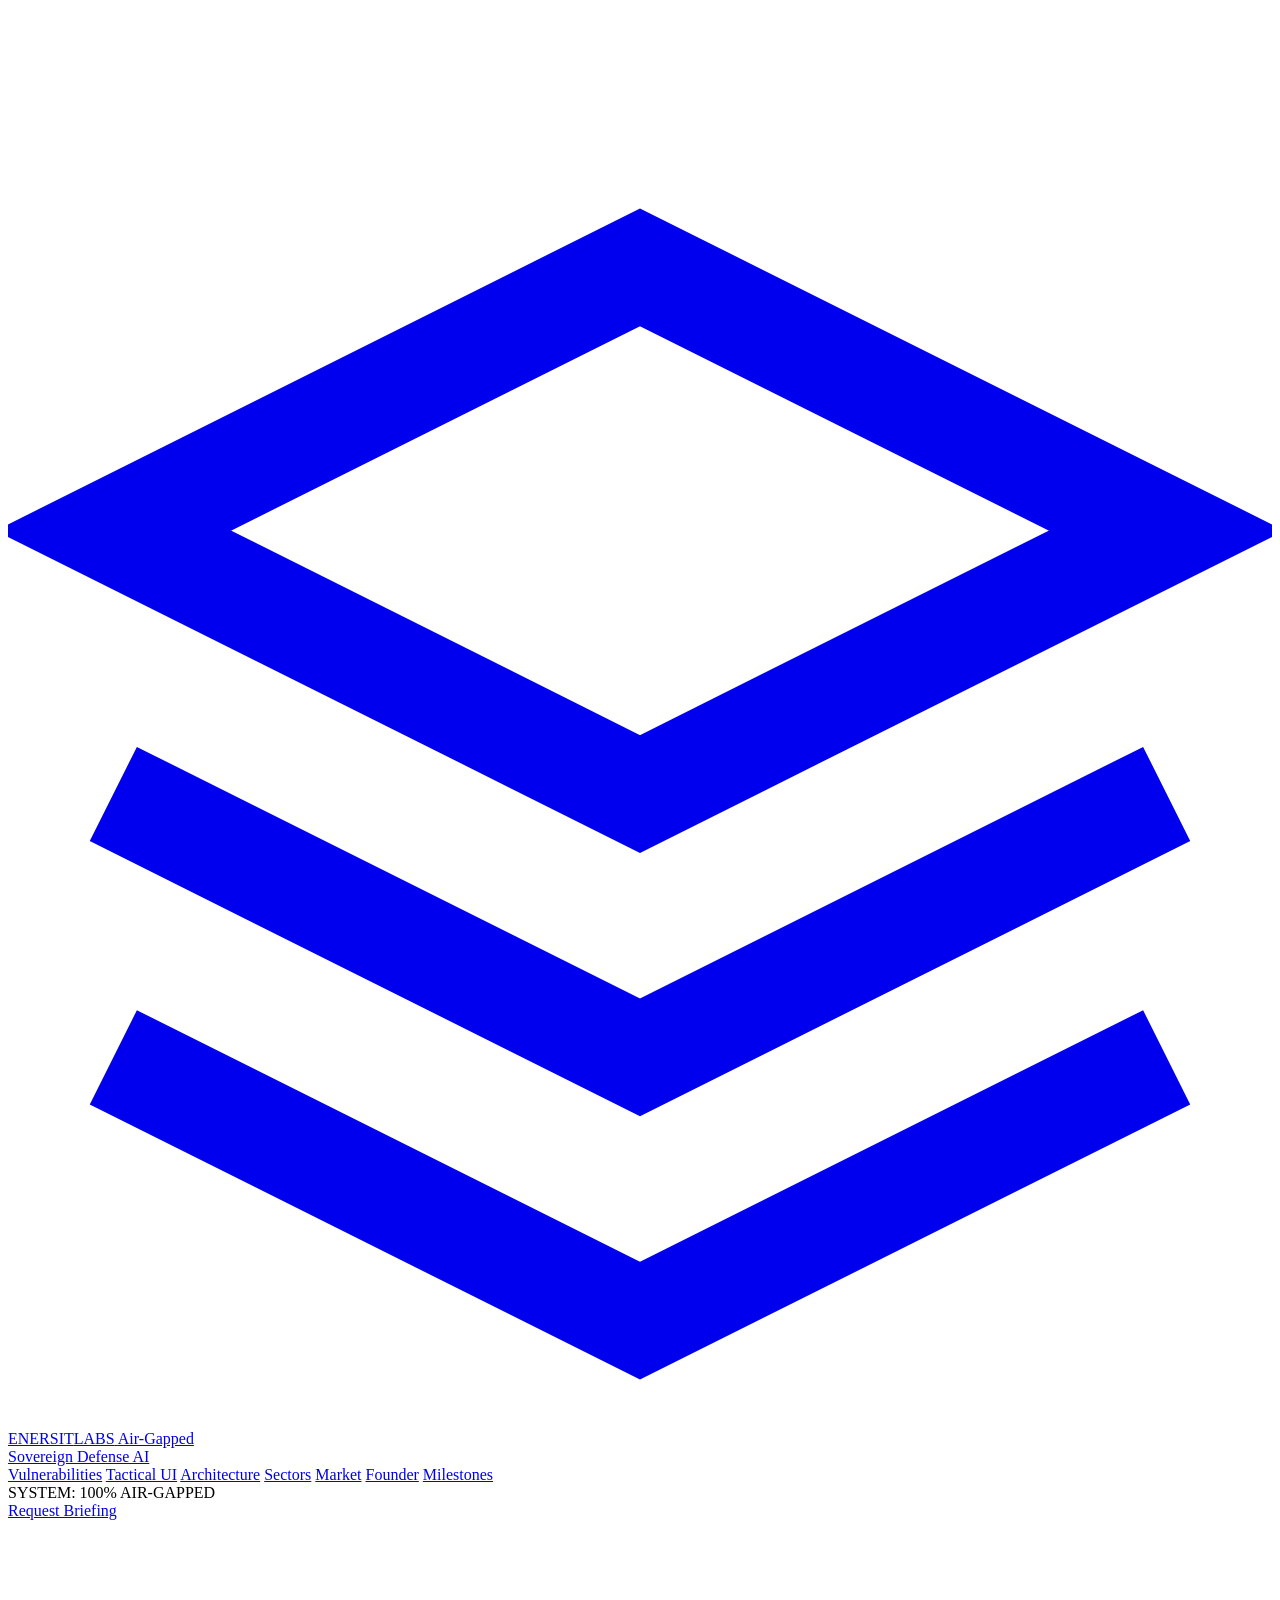
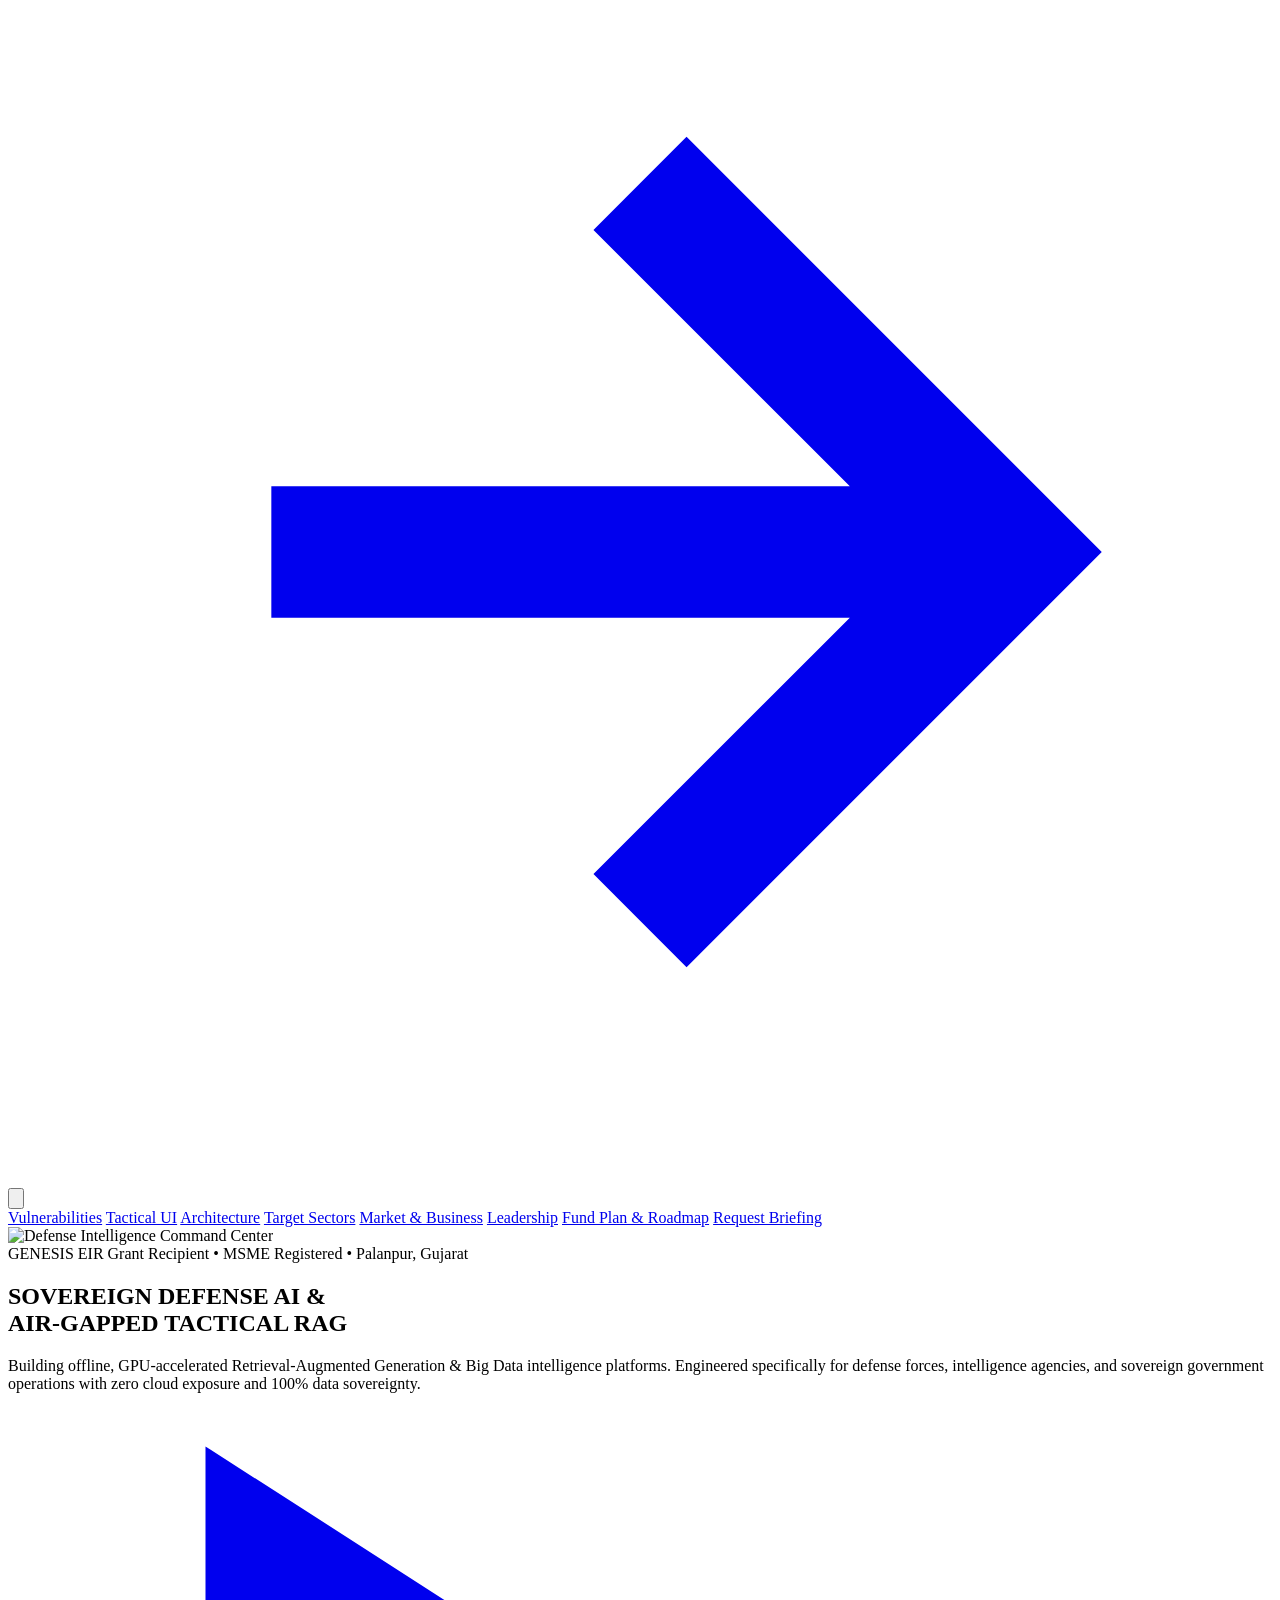
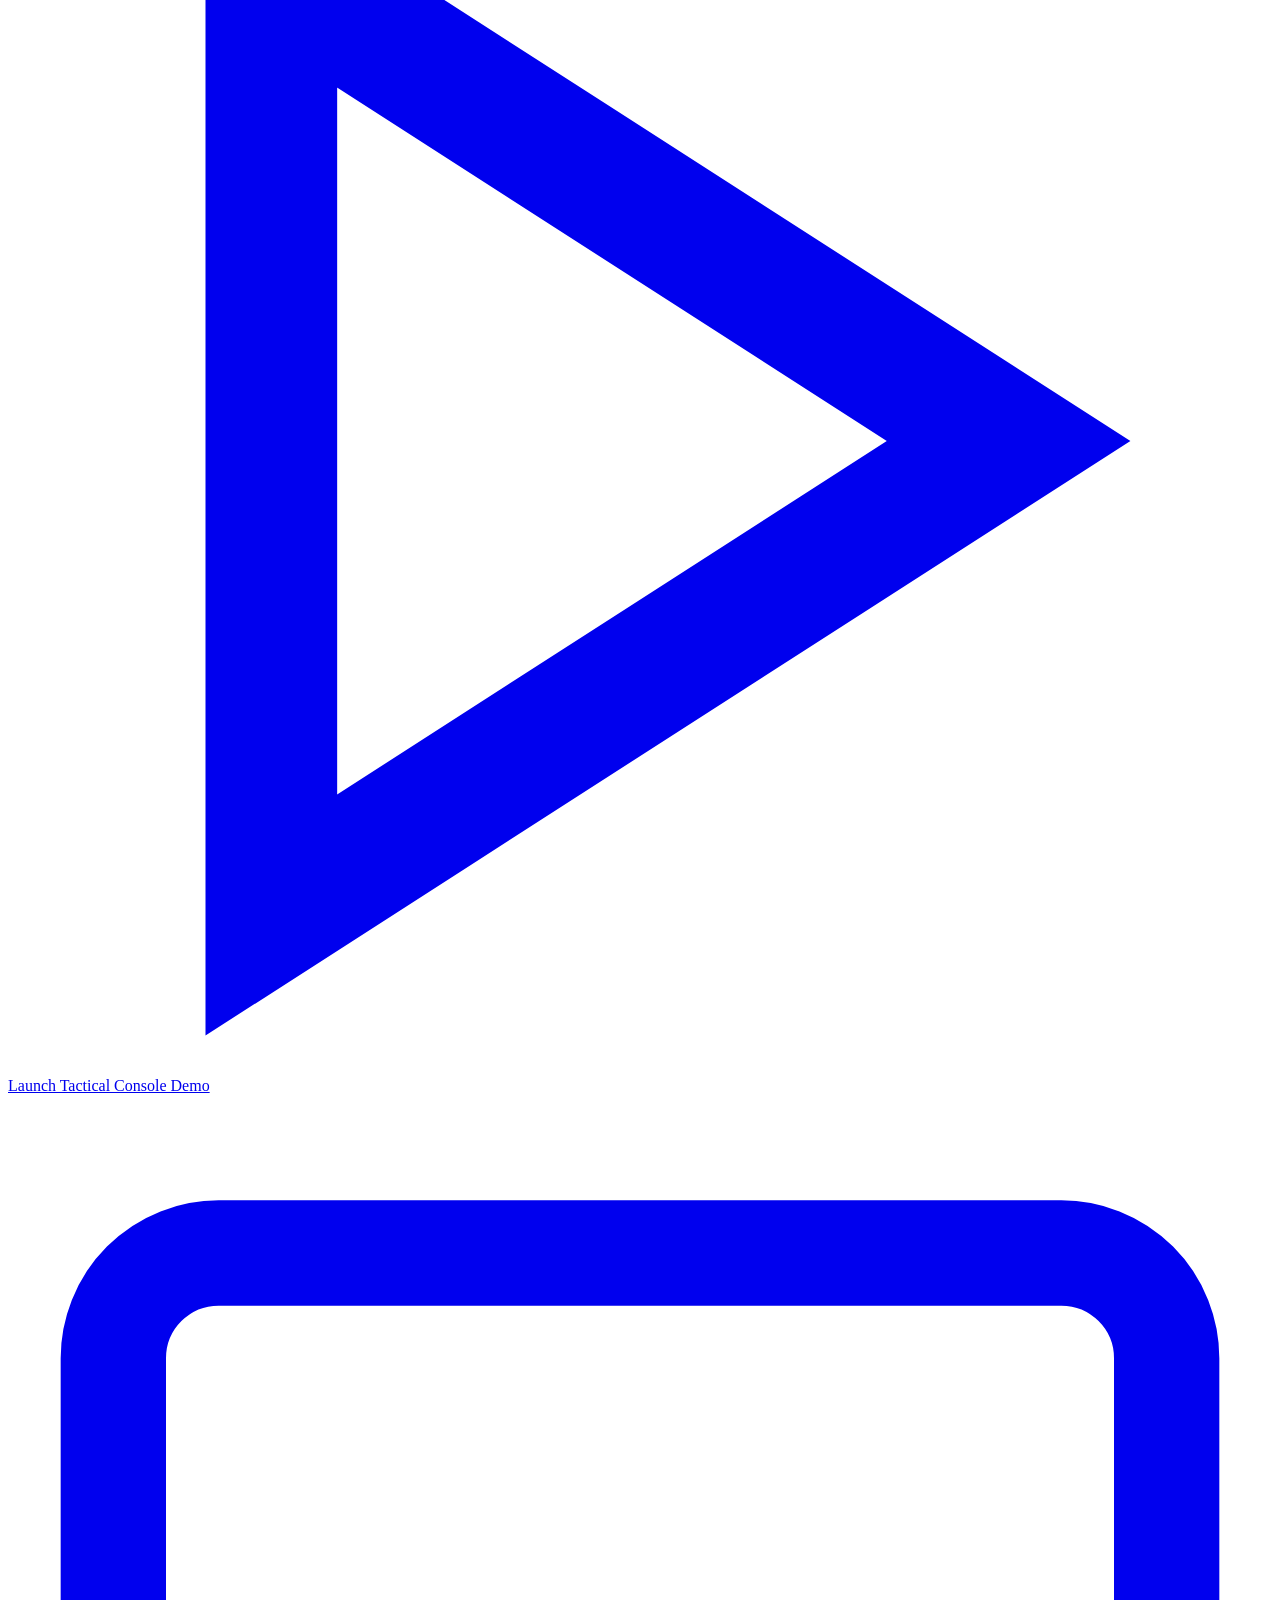
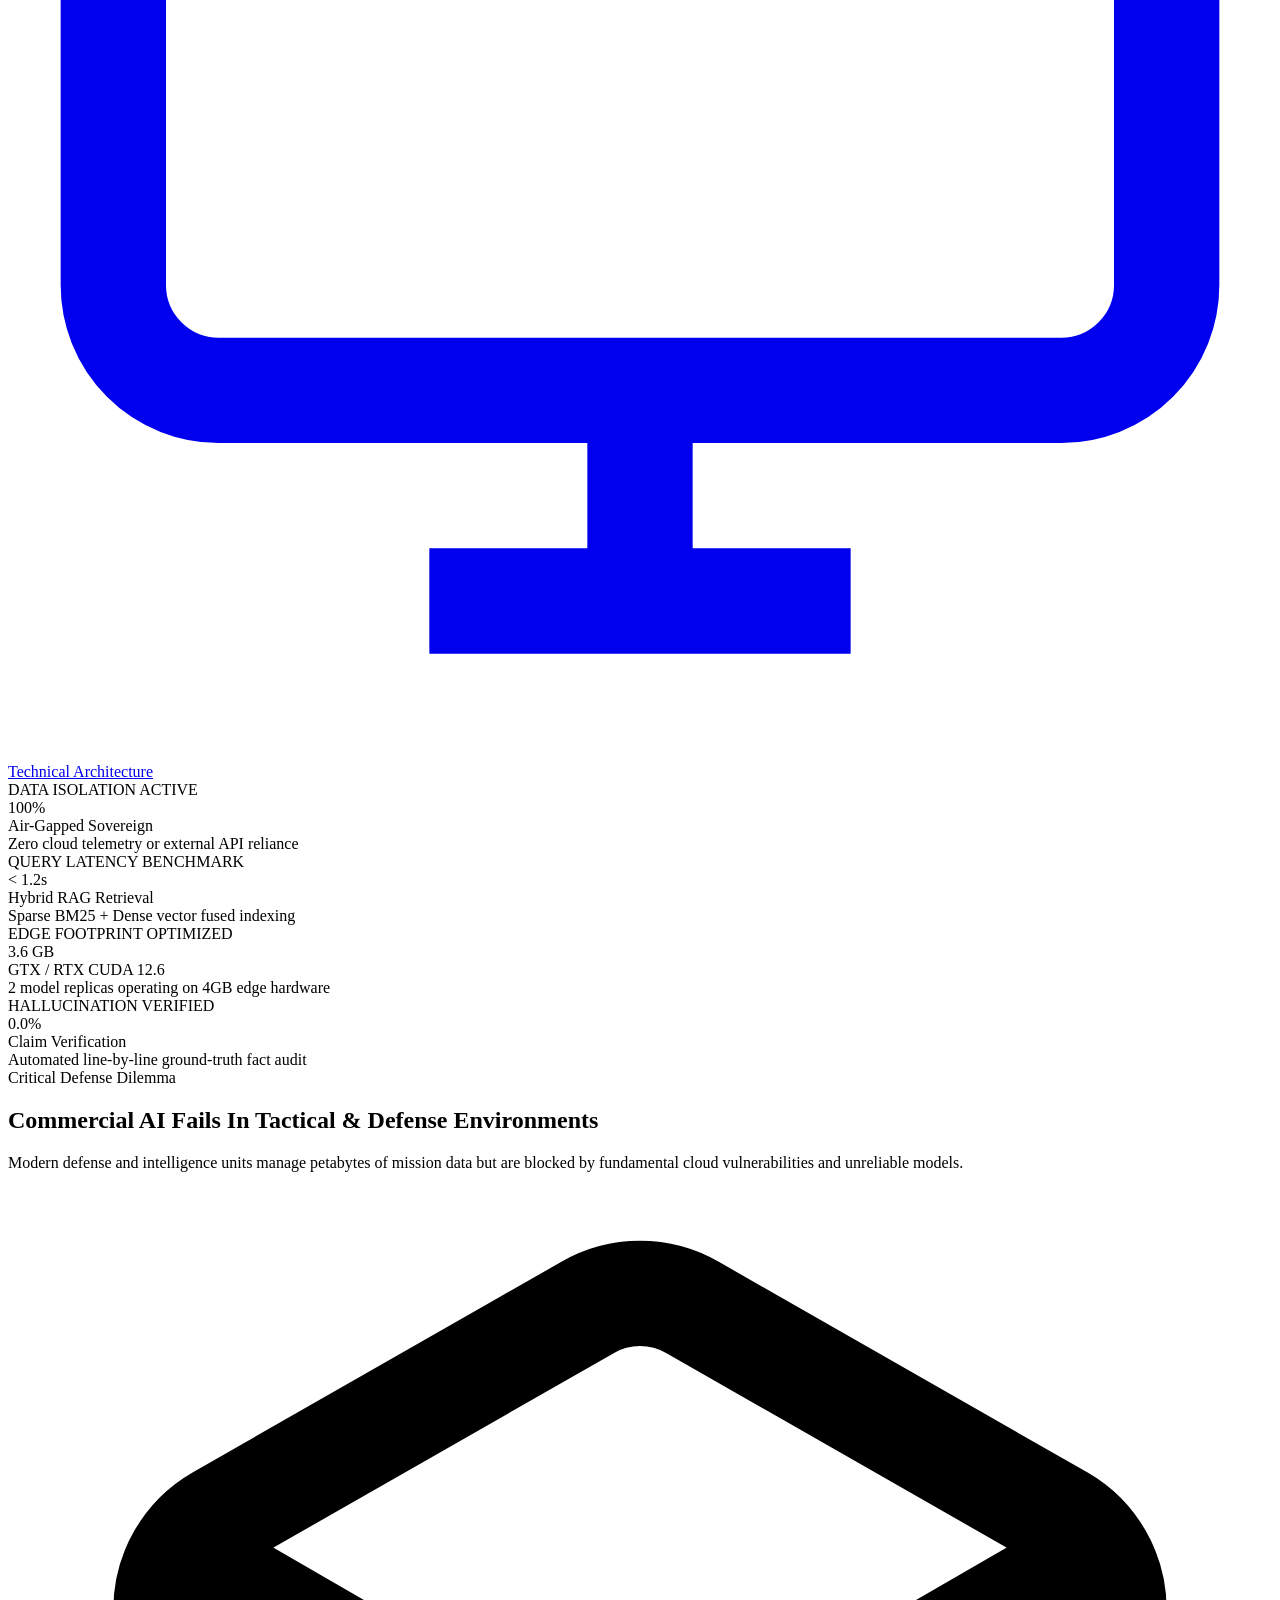
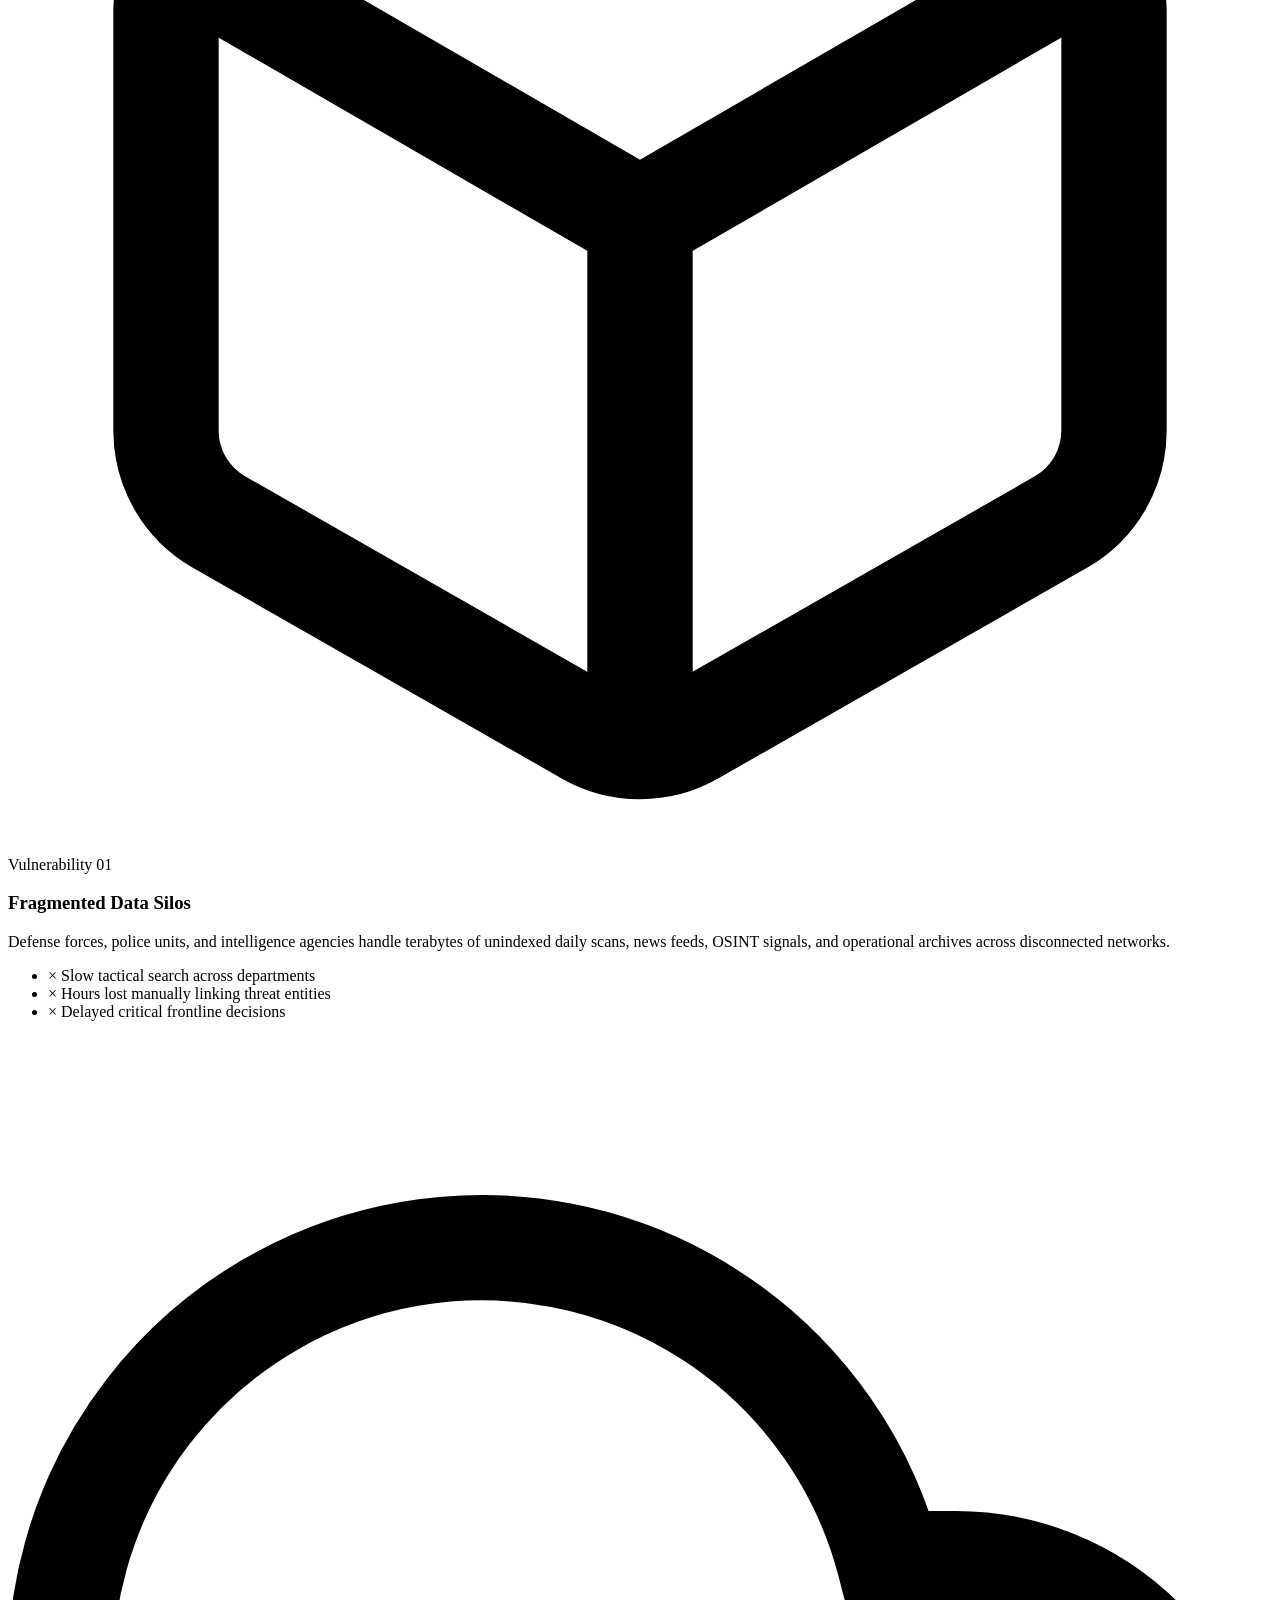
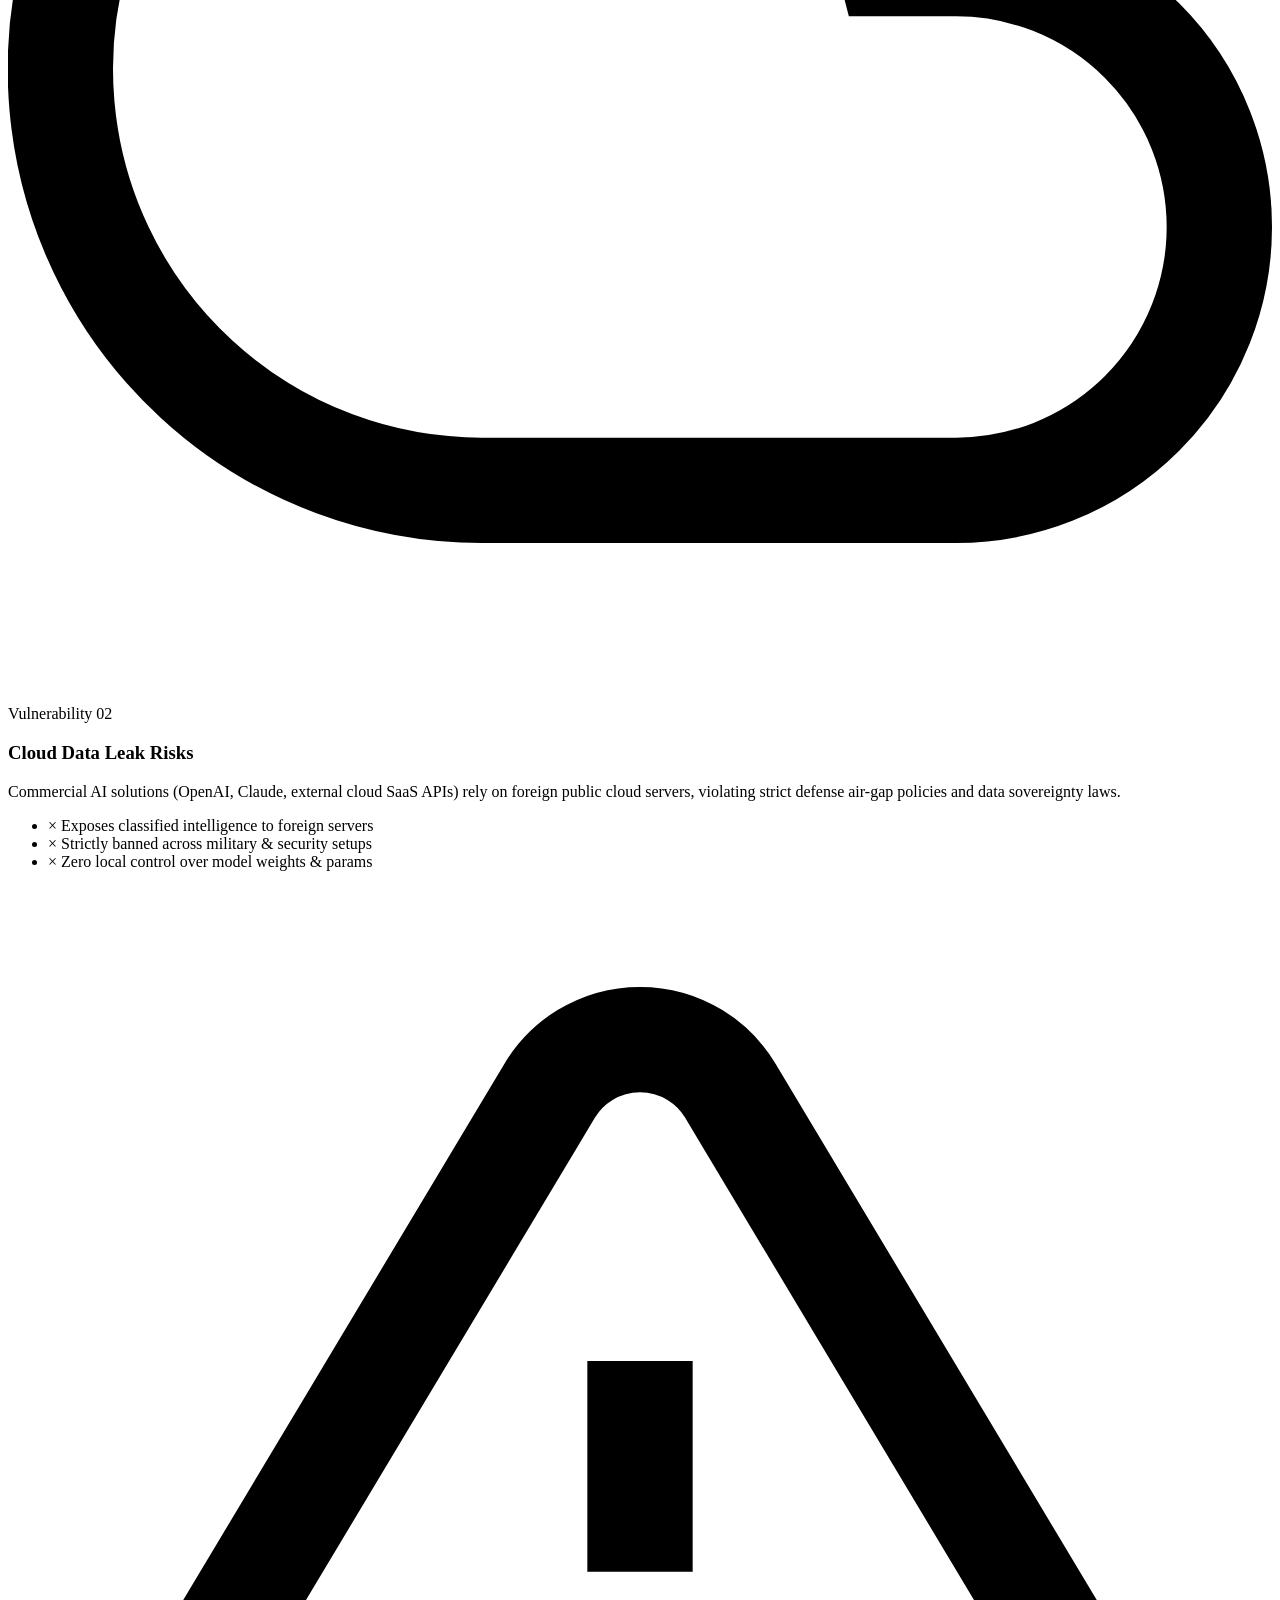
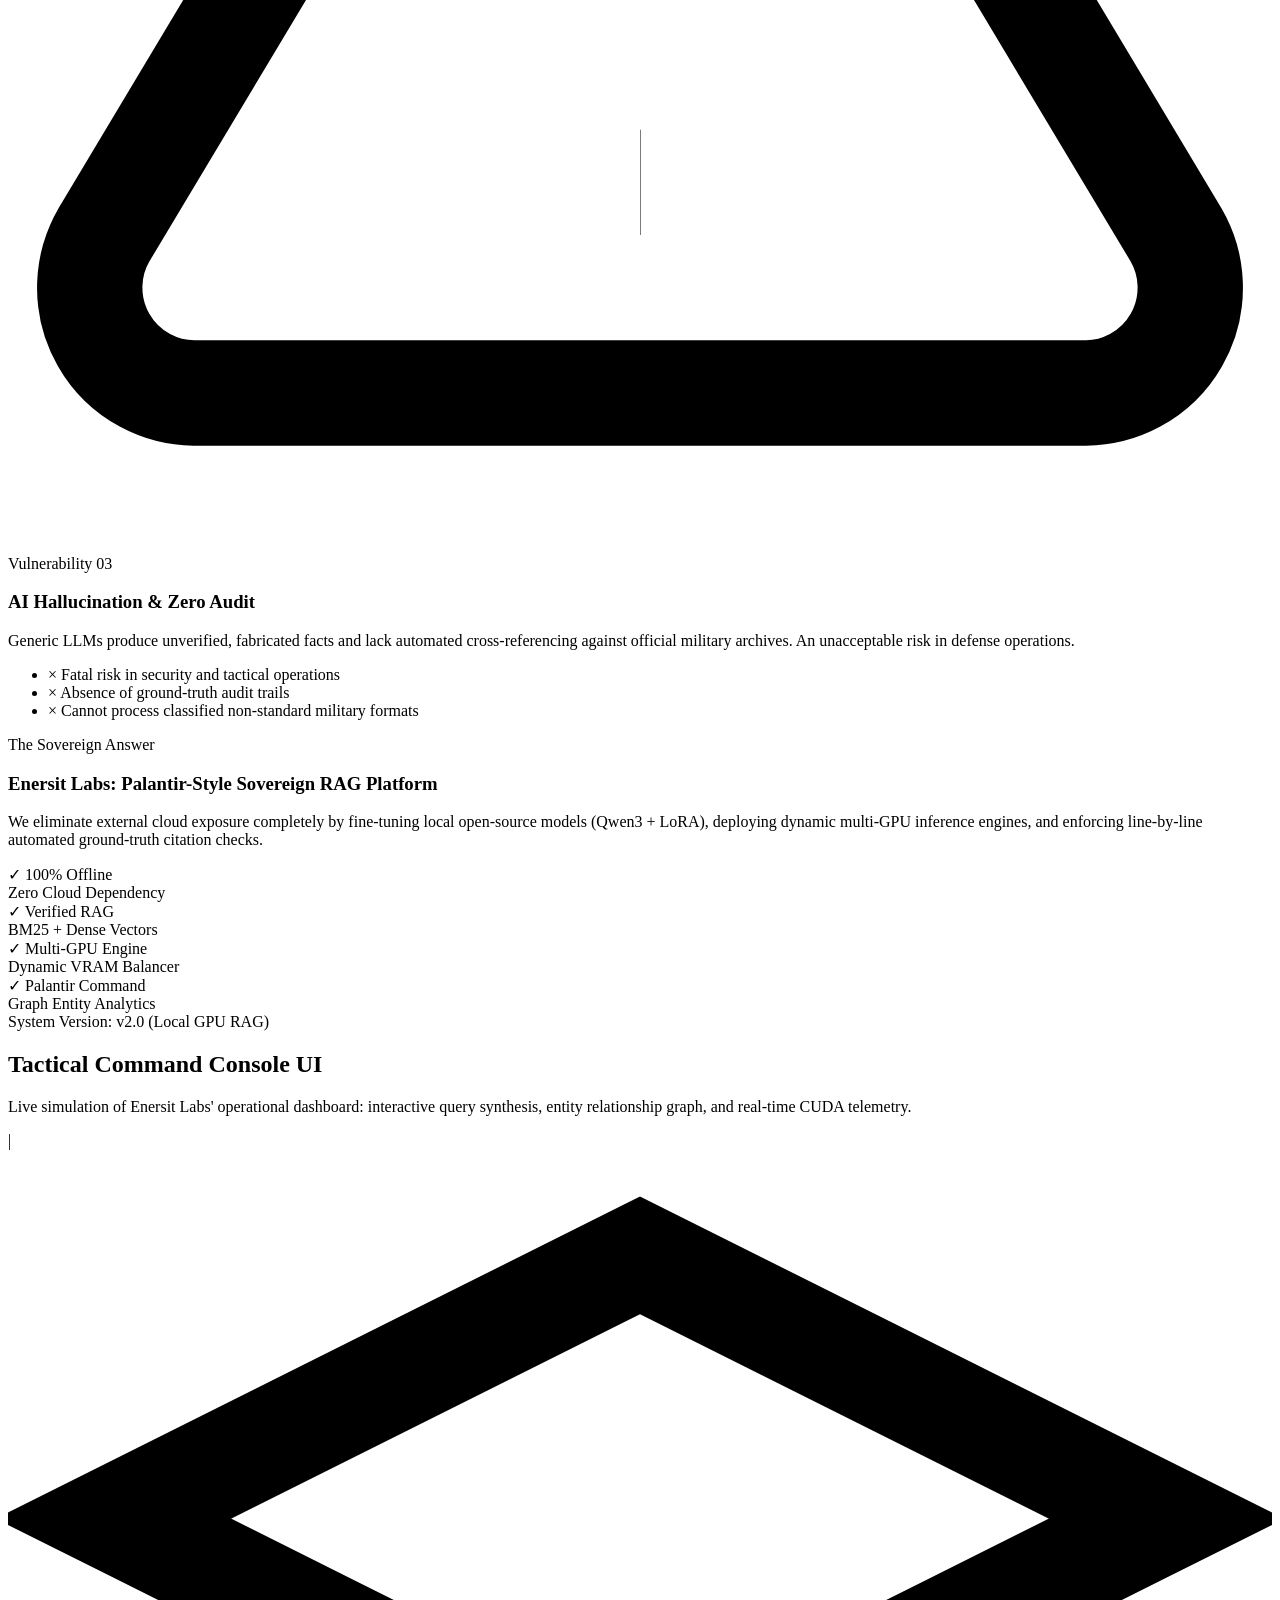
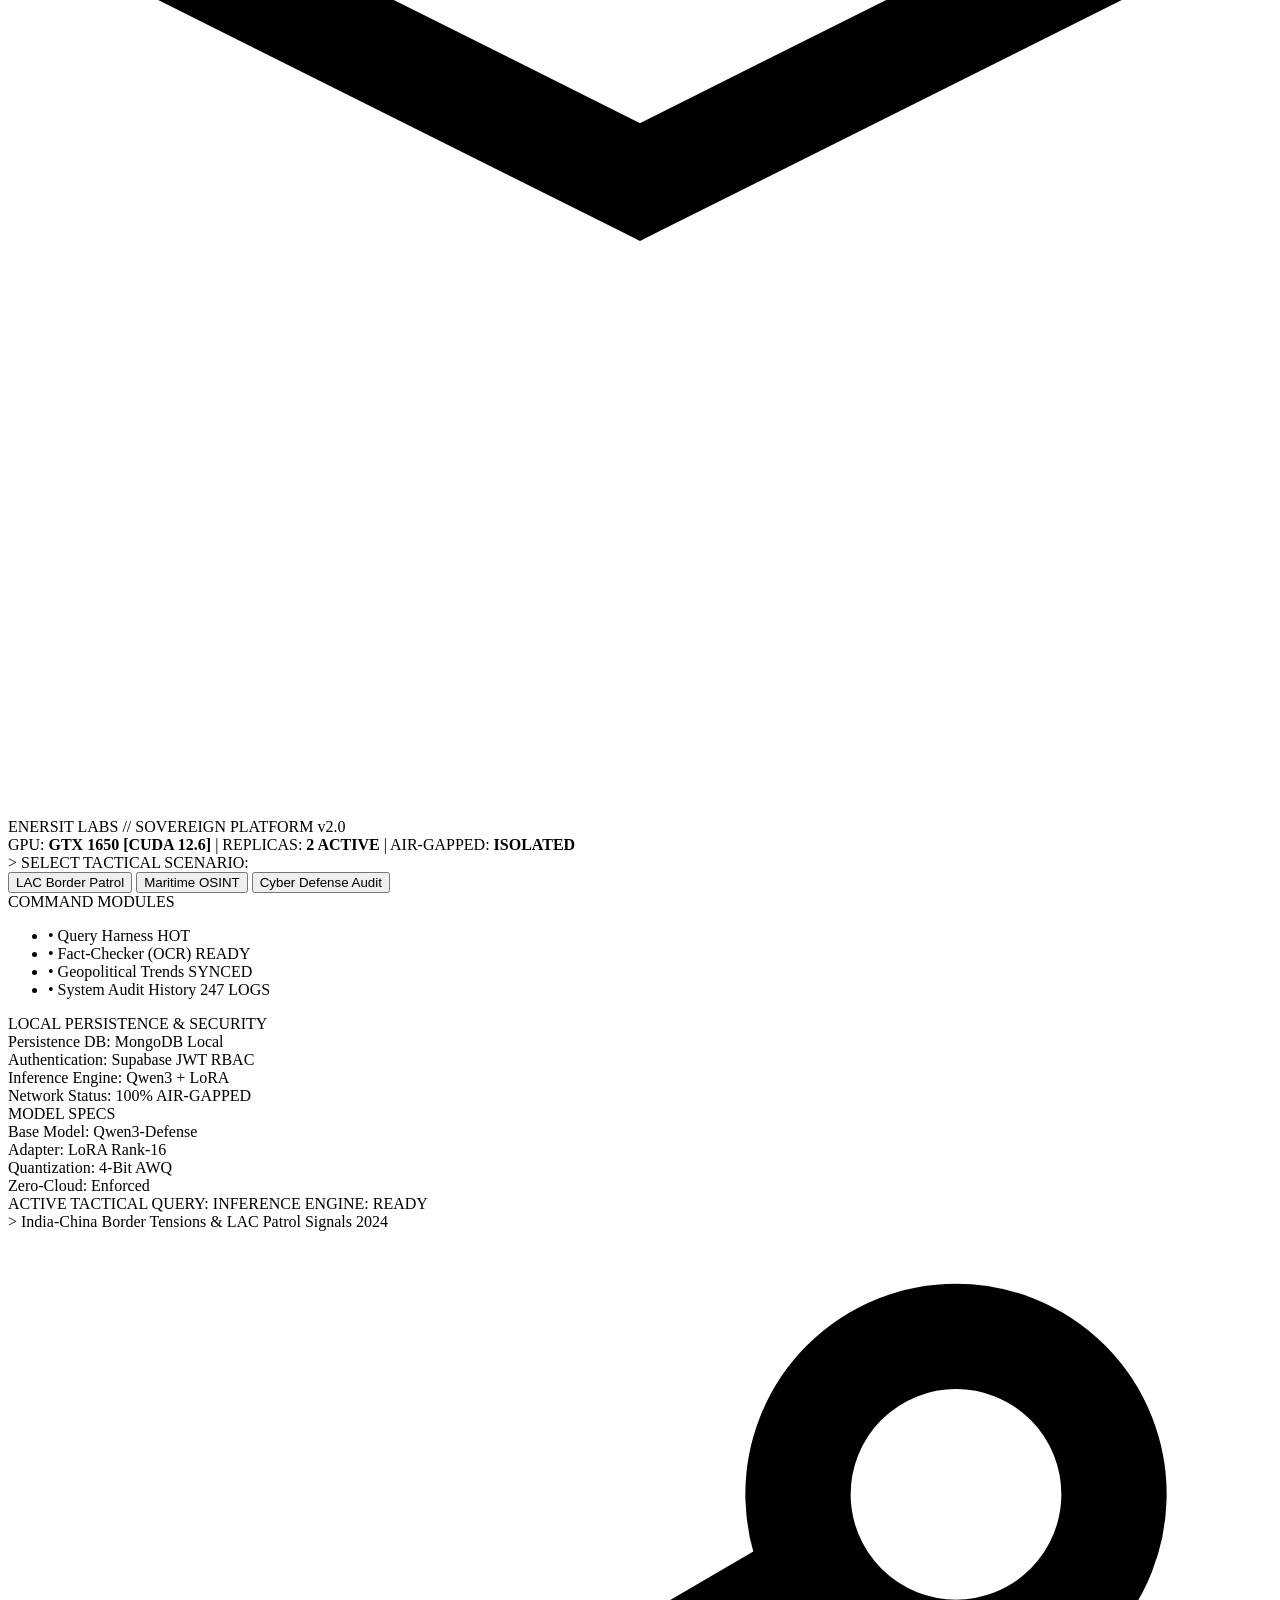
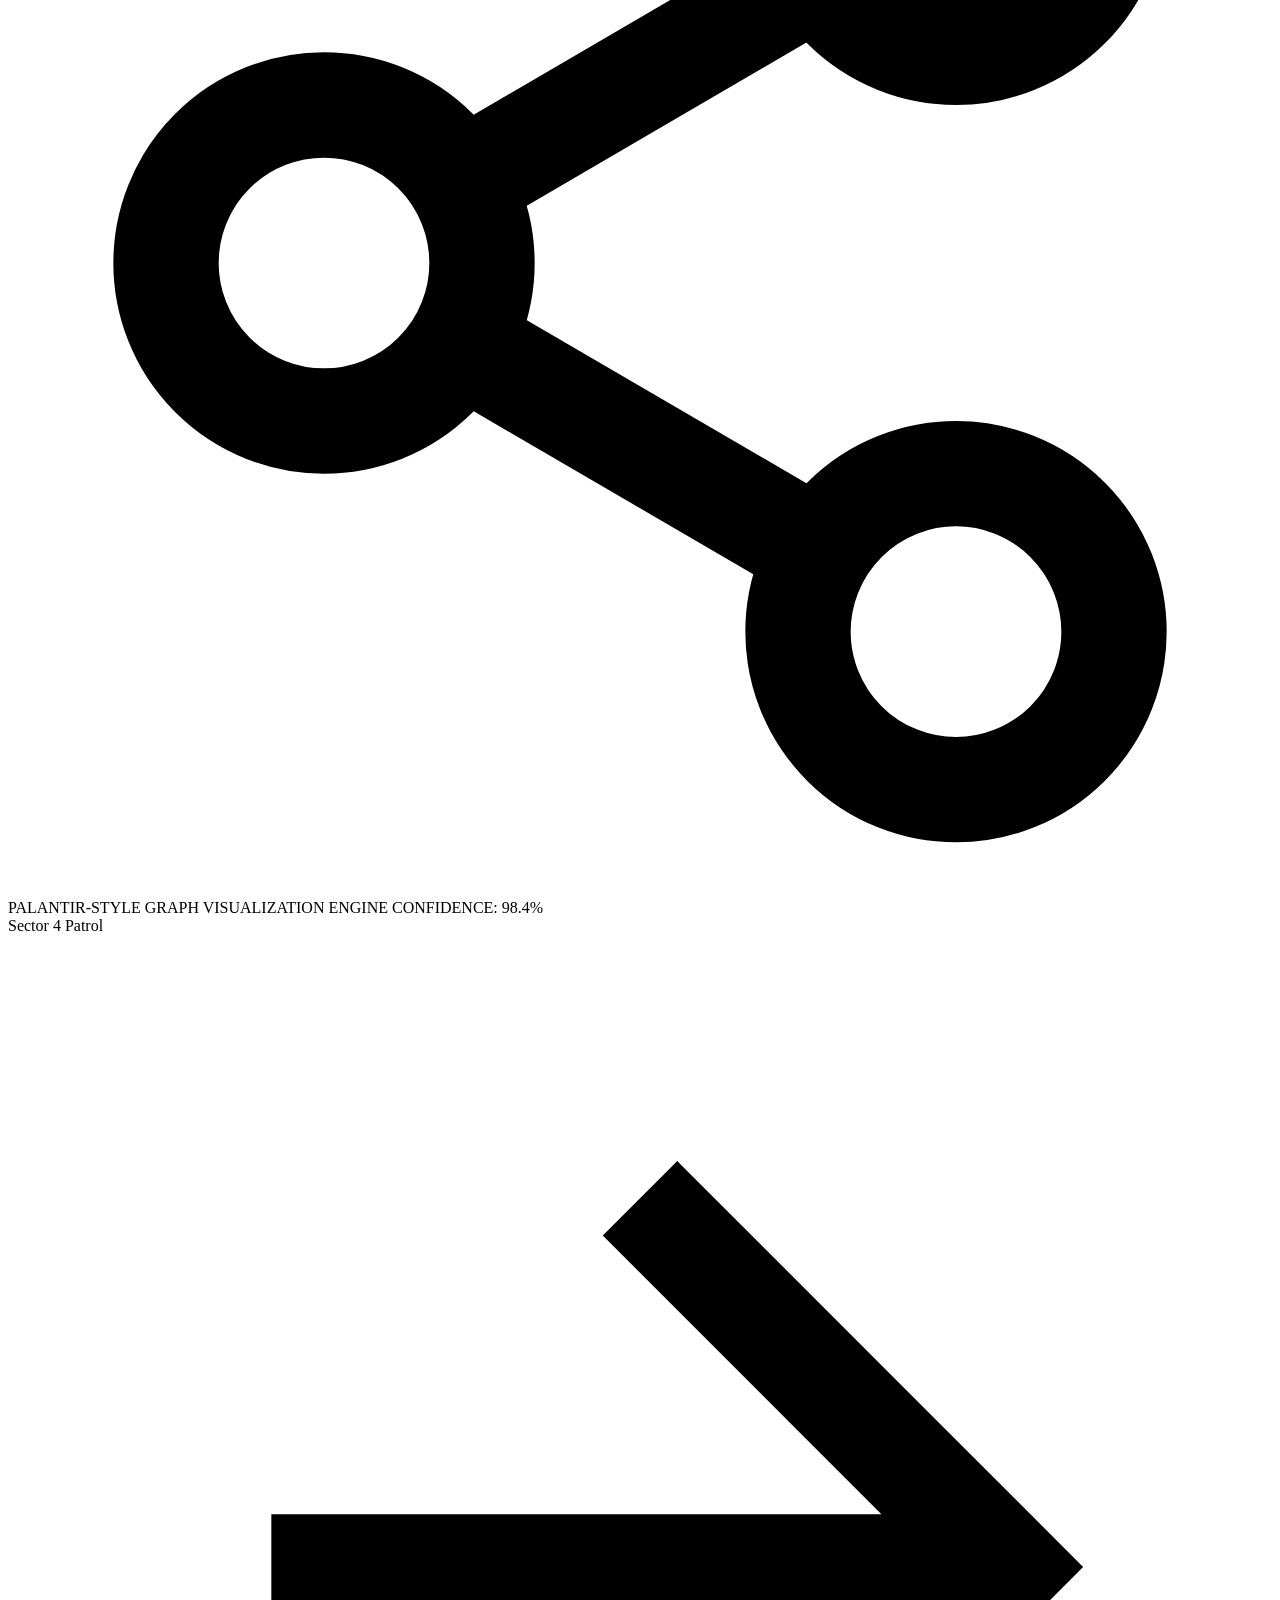
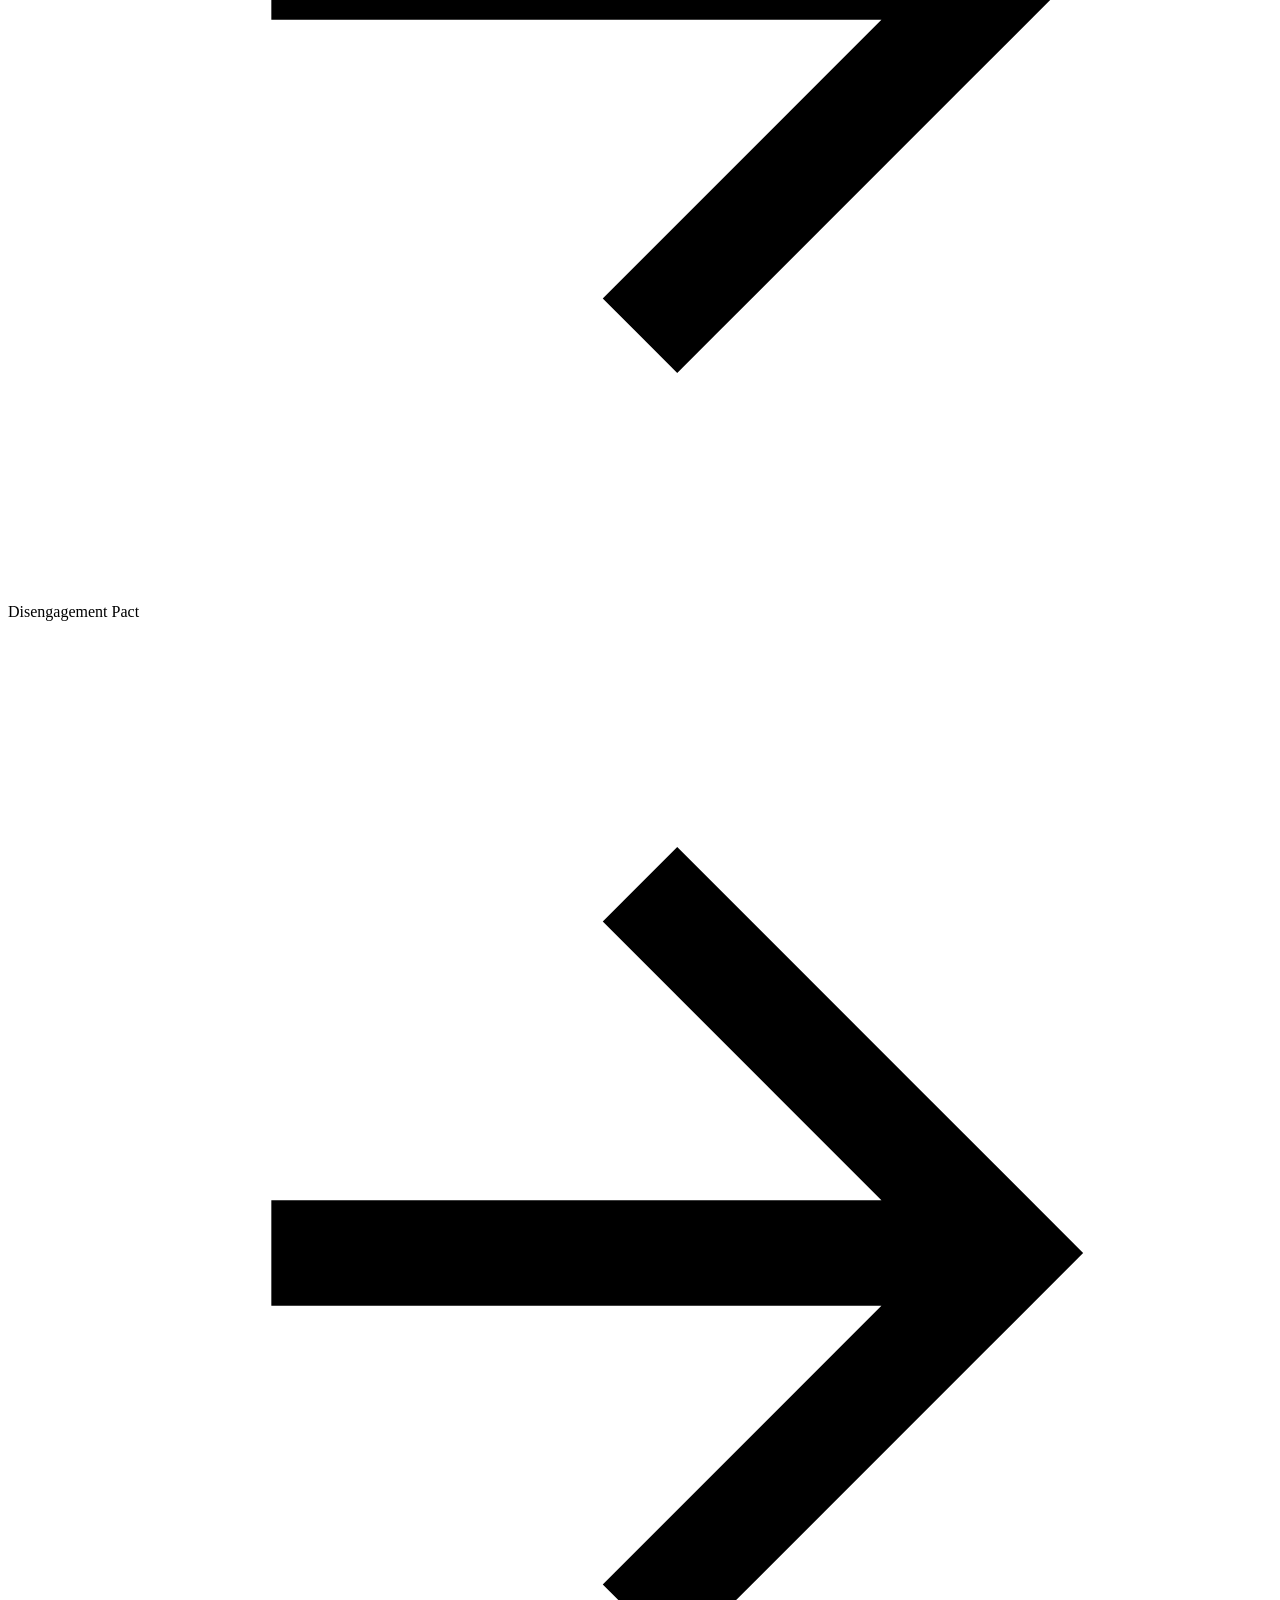
==== index.html @ de89c45b "Deploy index.html: Enersit Labs sovereign website" ====
<!DOCTYPE html>
<html lang="en" class="scroll-smooth">
<head>
  <meta charset="UTF-8">
  <meta name="viewport" content="width=device-width, initial-scale=1.0">
  <title>Enersit Labs | Sovereign Defense AI & Big Data Intelligence</title>
  <meta name="description" content="Enersit Labs builds 100% air-gapped, GPU-accelerated RAG and tactical intelligence platforms for defense forces, intelligence agencies, and sovereign operations.">
  <meta name="keywords" content="Defense AI, Air-Gapped RAG, Sovereign AI, Palantir India, Tactical Intelligence, Military AI, Qwen3 LoRA, Rut Patel">
  <meta property="og:title" content="Enersit Labs | Sovereign Defense AI & Tactical Intelligence">
  <meta property="og:description" content="Building air-gapped, GPU-accelerated RAG platforms with zero cloud leaks and verified line-by-line claim cross-referencing.">
  <meta property="og:type" content="website">
  
  <!-- Google Fonts -->
  <link rel="preconnect" href="https://fonts.googleapis.com">
  <link rel="preconnect" href="https://fonts.gstatic.com" crossorigin>
  <link href="https://fonts.googleapis.com/css2?family=Inter:wght@300;400;500;600;700&family=JetBrains+Mono:wght@400;500;600;700&family=Space+Grotesk:wght@400;500;600;700&display=swap" rel="stylesheet">
  
  <!-- Main Stylesheet -->
  <link rel="stylesheet" href="style.css">
  <link rel="icon" href="data:image/svg+xml,<svg xmlns=%22http://www.w3.org/2000/svg%22 viewBox=%220 0 100 100%22><polygon points=%2250,5 95,28 95,72 50,95 5,72 5,28%22 fill=%22%23040d1a%22 stroke=%22%2300f0ff%22 stroke-width=%225%22/><circle cx=%2250%22 cy=%2250%22 r=%2220%22 fill=%22none%22 stroke=%22%2300ff9d%22 stroke-width=%224%22/><path d=%22M50 30 L50 70 M30 50 L70 50%22 stroke=%22%2300f0ff%22 stroke-width=%223%22/></svg>">
</head>
<body class="bg-dark text-gray-100 font-sans antialiased selection:bg-cyan selection:text-black overflow-x-hidden">

  <!-- Tactical Grid Canvas Background -->
  <canvas id="radarCanvas" class="fixed inset-0 pointer-events-none z-0 opacity-20"></canvas>

  <!-- Navigation Bar -->
  <header class="fixed top-0 left-0 right-0 z-50 transition-all duration-300 backdrop-blur-md bg-opacity-80 border-b border-defense-border" id="navbar">
    <div class="max-w-7xl mx-auto px-4 sm:px-6 lg:px-8">
      <div class="flex items-center justify-between h-20">
        
        <!-- Logo -->
        <a href="#hero" class="flex items-center gap-3 group">
          <div class="relative w-10 h-10 flex items-center justify-center bg-cyan-950/40 border border-cyan/40 rounded-lg group-hover:border-cyan transition-colors">
            <svg class="w-6 h-6 text-cyan" viewBox="0 0 24 24" fill="none" stroke="currentColor" stroke-width="2">
              <polygon points="12 2 2 7 12 12 22 7 12 2"></polygon>
              <polyline points="2 17 12 22 22 17"></polyline>
              <polyline points="2 12 12 17 22 12"></polyline>
            </svg>
            <span class="absolute -top-1 -right-1 flex h-2.5 w-2.5">
              <span class="animate-ping absolute inline-flex h-full w-full rounded-full bg-emerald opacity-75"></span>
              <span class="relative inline-flex rounded-full h-2.5 w-2.5 bg-emerald"></span>
            </span>
          </div>
          <div>
            <div class="flex items-center gap-2">
              <span class="font-heading font-bold text-xl tracking-wider text-white">ENERSIT<span class="text-cyan">LABS</span></span>
              <span class="badge-airgapped text-[10px] uppercase font-mono px-1.5 py-0.5 rounded border border-emerald/30 bg-emerald/10 text-emerald">Air-Gapped</span>
            </div>
            <div class="text-[10px] font-mono text-gray-400 tracking-widest uppercase">Sovereign Defense AI</div>
          </div>
        </a>

        <!-- Desktop Navigation Links -->
        <nav class="hidden lg:flex items-center gap-6 text-xs font-mono uppercase tracking-wider text-gray-300">
          <a href="#problem" class="hover:text-cyan transition-colors">Vulnerabilities</a>
          <a href="#platform" class="hover:text-cyan transition-colors">Tactical UI</a>
          <a href="#technology" class="hover:text-cyan transition-colors">Architecture</a>
          <a href="#sectors" class="hover:text-cyan transition-colors">Sectors</a>
          <a href="#market" class="hover:text-cyan transition-colors">Market</a>
          <a href="#founder" class="hover:text-cyan transition-colors">Founder</a>
          <a href="#roadmap" class="hover:text-cyan transition-colors">Milestones</a>
        </nav>

        <!-- CTA & Status -->
        <div class="hidden sm:flex items-center gap-4">
          <div class="hidden xl:flex items-center gap-2 px-3 py-1.5 rounded-full border border-gray-800 bg-gray-900/60 font-mono text-[11px] text-gray-400">
            <span class="inline-block w-2 h-2 rounded-full bg-emerald animate-pulse"></span>
            <span>SYSTEM: 100% AIR-GAPPED</span>
          </div>
          <a href="#contact" class="btn-primary flex items-center gap-2 text-xs font-mono font-bold uppercase tracking-wider px-5 py-2.5 rounded-md">
            <span>Request Briefing</span>
            <svg class="w-3.5 h-3.5" viewBox="0 0 24 24" fill="none" stroke="currentColor" stroke-width="2.5"><path d="M5 12h14M12 5l7 7-7 7"/></svg>
          </a>
        </div>

        <!-- Mobile Menu Toggle -->
        <button id="mobileMenuBtn" class="lg:hidden p-2 text-gray-400 hover:text-white" aria-label="Toggle Menu">
          <svg class="w-6 h-6" fill="none" viewBox="0 0 24 24" stroke="currentColor">
            <path stroke-linecap="round" stroke-linejoin="round" stroke-width="2" d="M4 6h16M4 12h16M4 18h16"/>
          </svg>
        </button>

      </div>
    </div>

    <!-- Mobile Navigation Drawer -->
    <div id="mobileMenu" class="hidden lg:hidden border-b border-defense-border bg-defense-dark/95 backdrop-blur-xl px-4 pt-2 pb-6 space-y-3 font-mono text-sm uppercase">
      <a href="#problem" class="block py-2 text-gray-300 hover:text-cyan">Vulnerabilities</a>
      <a href="#platform" class="block py-2 text-gray-300 hover:text-cyan">Tactical UI</a>
      <a href="#technology" class="block py-2 text-gray-300 hover:text-cyan">Architecture</a>
      <a href="#sectors" class="block py-2 text-gray-300 hover:text-cyan">Target Sectors</a>
      <a href="#market" class="block py-2 text-gray-300 hover:text-cyan">Market & Business</a>
      <a href="#founder" class="block py-2 text-gray-300 hover:text-cyan">Leadership</a>
      <a href="#roadmap" class="block py-2 text-gray-300 hover:text-cyan">Fund Plan & Roadmap</a>
      <a href="#contact" class="block py-2.5 text-center bg-cyan text-black font-bold rounded">Request Briefing</a>
    </div>
  </header>

  <!-- Hero Section -->
  <section id="hero" class="relative min-h-screen pt-32 pb-20 flex items-center justify-center overflow-hidden border-b border-defense-border">
    <!-- Hero Background Image with Tactical Shader Overlays -->
    <div class="absolute inset-0 z-0">
      <img src="assets/images/hero-bg.jpg" alt="Defense Intelligence Command Center" class="w-full h-full object-cover object-center opacity-35 scale-105 transform filter contrast-125">
      <div class="absolute inset-0 bg-gradient-to-t from-defense-dark via-defense-dark/85 to-defense-dark/60"></div>
      <div class="absolute inset-0 bg-radar-grid opacity-15"></div>
      <div class="scanline"></div>
    </div>

    <div class="relative z-10 max-w-7xl mx-auto px-4 sm:px-6 lg:px-8 w-full text-center">
      
      <!-- High-Tech Badge -->
      <div class="inline-flex items-center gap-2.5 px-4 py-1.5 rounded-full border border-cyan/40 bg-cyan-950/40 text-cyan text-xs font-mono uppercase tracking-widest mb-8 shadow-glow-cyan animate-fade-in">
        <span class="w-2 h-2 rounded-full bg-cyan animate-ping"></span>
        <span>GENESIS EIR Grant Recipient &bull; MSME Registered &bull; Palanpur, Gujarat</span>
      </div>

      <!-- Main Headline -->
      <h1 class="font-heading text-4xl sm:text-6xl lg:text-7xl font-bold tracking-tight text-white max-w-5xl mx-auto leading-tight sm:leading-none mb-6">
        SOVEREIGN DEFENSE AI &amp; <br>
        <span class="text-transparent bg-clip-text bg-gradient-to-r from-cyan via-teal to-emerald">AIR-GAPPED TACTICAL RAG</span>
      </h1>

      <!-- Subtitle with exact PDF mission -->
      <p class="text-base sm:text-xl text-gray-300 max-w-3xl mx-auto leading-relaxed mb-10 font-normal">
        Building offline, GPU-accelerated Retrieval-Augmented Generation &amp; Big Data intelligence platforms.
        Engineered specifically for defense forces, intelligence agencies, and sovereign government operations with 
        <span class="text-white font-semibold">zero cloud exposure</span> and <span class="text-cyan font-mono">100% data sovereignty</span>.
      </p>

      <!-- Primary Action Buttons -->
      <div class="flex flex-col sm:flex-row items-center justify-center gap-4 mb-16">
        <a href="#platform" class="w-full sm:w-auto btn-primary flex items-center justify-center gap-3 font-mono font-bold uppercase tracking-wider text-sm px-8 py-4 rounded-lg shadow-glow-cyan">
          <svg class="w-4 h-4" viewBox="0 0 24 24" fill="none" stroke="currentColor" stroke-width="2.5"><polygon points="5 3 19 12 5 21 5 3"></polygon></svg>
          <span>Launch Tactical Console Demo</span>
        </a>
        <a href="#technology" class="w-full sm:w-auto btn-secondary flex items-center justify-center gap-3 font-mono font-medium uppercase tracking-wider text-sm px-8 py-4 rounded-lg">
          <svg class="w-4 h-4 text-cyan" viewBox="0 0 24 24" fill="none" stroke="currentColor" stroke-width="2"><rect x="2" y="3" width="20" height="14" rx="2" ry="2"></rect><line x1="8" y1="21" x2="16" y2="21"></line><line x1="12" y1="17" x2="12" y2="21"></line></svg>
          <span>Technical Architecture</span>
        </a>
      </div>

      <!-- Tactical Key Benchmark Metrics (Direct from Prototype PDF) -->
      <div class="grid grid-cols-2 md:grid-cols-4 gap-4 max-w-5xl mx-auto">
        
        <div class="metric-card p-5 rounded-xl border border-defense-border bg-defense-card/80 backdrop-blur-md">
          <div class="flex items-center justify-between text-xs font-mono text-gray-400 mb-2">
            <span>DATA ISOLATION</span>
            <span class="text-emerald">ACTIVE</span>
          </div>
          <div class="font-heading text-3xl sm:text-4xl font-bold text-white tracking-tight">100%</div>
          <div class="text-xs font-mono text-cyan mt-1">Air-Gapped Sovereign</div>
          <div class="text-[11px] text-gray-400 mt-2">Zero cloud telemetry or external API reliance</div>
        </div>

        <div class="metric-card p-5 rounded-xl border border-defense-border bg-defense-card/80 backdrop-blur-md">
          <div class="flex items-center justify-between text-xs font-mono text-gray-400 mb-2">
            <span>QUERY LATENCY</span>
            <span class="text-cyan">BENCHMARK</span>
          </div>
          <div class="font-heading text-3xl sm:text-4xl font-bold text-white tracking-tight">&lt; 1.2s</div>
          <div class="text-xs font-mono text-cyan mt-1">Hybrid RAG Retrieval</div>
          <div class="text-[11px] text-gray-400 mt-2">Sparse BM25 + Dense vector fused indexing</div>
        </div>

        <div class="metric-card p-5 rounded-xl border border-defense-border bg-defense-card/80 backdrop-blur-md">
          <div class="flex items-center justify-between text-xs font-mono text-gray-400 mb-2">
            <span>EDGE FOOTPRINT</span>
            <span class="text-purple-400">OPTIMIZED</span>
          </div>
          <div class="font-heading text-3xl sm:text-4xl font-bold text-white tracking-tight">3.6 GB</div>
          <div class="text-xs font-mono text-cyan mt-1">GTX / RTX CUDA 12.6</div>
          <div class="text-[11px] text-gray-400 mt-2">2 model replicas operating on 4GB edge hardware</div>
        </div>

        <div class="metric-card p-5 rounded-xl border border-defense-border bg-defense-card/80 backdrop-blur-md">
          <div class="flex items-center justify-between text-xs font-mono text-gray-400 mb-2">
            <span>HALLUCINATION</span>
            <span class="text-emerald">VERIFIED</span>
          </div>
          <div class="font-heading text-3xl sm:text-4xl font-bold text-white tracking-tight">0.0%</div>
          <div class="text-xs font-mono text-cyan mt-1">Claim Verification</div>
          <div class="text-[11px] text-gray-400 mt-2">Automated line-by-line ground-truth fact audit</div>
        </div>

      </div>

    </div>
  </section>

  <!-- Market Pain Points vs. Sovereign Solution -->
  <section id="problem" class="py-24 relative border-b border-defense-border bg-defense-dark">
    <div class="max-w-7xl mx-auto px-4 sm:px-6 lg:px-8">
      
      <div class="text-center max-w-3xl mx-auto mb-16">
        <div class="inline-block text-xs font-mono uppercase tracking-widest text-amber-400 mb-3 px-3 py-1 bg-amber-950/30 border border-amber-500/30 rounded">
          Critical Defense Dilemma
        </div>
        <h2 class="font-heading text-3xl sm:text-5xl font-bold text-white tracking-tight mb-4">
          Commercial AI Fails In Tactical &amp; Defense Environments
        </h2>
        <p class="text-gray-400 text-base sm:text-lg">
          Modern defense and intelligence units manage petabytes of mission data but are blocked by fundamental cloud vulnerabilities and unreliable models.
        </p>
      </div>

      <div class="grid grid-cols-1 md:grid-cols-3 gap-8 mb-16">
        
        <!-- Pain Point 1 -->
        <div class="pain-card p-8 rounded-xl border border-red-900/30 bg-gradient-to-b from-red-950/20 to-defense-card/80 relative overflow-hidden group hover:border-red-600/50 transition-all">
          <div class="w-12 h-12 rounded-lg bg-red-950/50 border border-red-800/40 flex items-center justify-center text-red-400 mb-6 group-hover:scale-110 transition-transform">
            <svg class="w-6 h-6" viewBox="0 0 24 24" fill="none" stroke="currentColor" stroke-width="2"><path d="M21 16V8a2 2 0 0 0-1-1.73l-7-4a2 2 0 0 0-2 0l-7 4A2 2 0 0 0 3 8v8a2 2 0 0 0 1 1.73l7 4a2 2 0 0 0 2 0l7-4A2 2 0 0 0 21 16z"></path><polyline points="3.27 6.96 12 12.01 20.73 6.96"></polyline><line x1="12" y1="22.08" x2="12" y2="12"></line></svg>
          </div>
          <span class="text-xs font-mono text-red-400 tracking-wider uppercase">Vulnerability 01</span>
          <h3 class="font-heading text-xl font-bold text-white mt-1 mb-3">Fragmented Data Silos</h3>
          <p class="text-gray-300 text-sm leading-relaxed mb-4">
            Defense forces, police units, and intelligence agencies handle terabytes of unindexed daily scans, news feeds, OSINT signals, and operational archives across disconnected networks.
          </p>
          <ul class="space-y-2 text-xs font-mono text-gray-400 border-t border-defense-border pt-4">
            <li class="flex items-center gap-2"><span class="text-red-500">&times;</span> Slow tactical search across departments</li>
            <li class="flex items-center gap-2"><span class="text-red-500">&times;</span> Hours lost manually linking threat entities</li>
            <li class="flex items-center gap-2"><span class="text-red-500">&times;</span> Delayed critical frontline decisions</li>
          </ul>
        </div>

        <!-- Pain Point 2 -->
        <div class="pain-card p-8 rounded-xl border border-red-900/30 bg-gradient-to-b from-red-950/20 to-defense-card/80 relative overflow-hidden group hover:border-red-600/50 transition-all">
          <div class="w-12 h-12 rounded-lg bg-red-950/50 border border-red-800/40 flex items-center justify-center text-red-400 mb-6 group-hover:scale-110 transition-transform">
            <svg class="w-6 h-6" viewBox="0 0 24 24" fill="none" stroke="currentColor" stroke-width="2"><path d="M18 10h-1.26A8 8 0 1 0 9 20h9a5 5 0 0 0 0-10z"></path></svg>
          </div>
          <span class="text-xs font-mono text-red-400 tracking-wider uppercase">Vulnerability 02</span>
          <h3 class="font-heading text-xl font-bold text-white mt-1 mb-3">Cloud Data Leak Risks</h3>
          <p class="text-gray-300 text-sm leading-relaxed mb-4">
            Commercial AI solutions (OpenAI, Claude, external cloud SaaS APIs) rely on foreign public cloud servers, violating strict defense air-gap policies and data sovereignty laws.
          </p>
          <ul class="space-y-2 text-xs font-mono text-gray-400 border-t border-defense-border pt-4">
            <li class="flex items-center gap-2"><span class="text-red-500">&times;</span> Exposes classified intelligence to foreign servers</li>
            <li class="flex items-center gap-2"><span class="text-red-500">&times;</span> Strictly banned across military &amp; security setups</li>
            <li class="flex items-center gap-2"><span class="text-red-500">&times;</span> Zero local control over model weights &amp; params</li>
          </ul>
        </div>

        <!-- Pain Point 3 -->
        <div class="pain-card p-8 rounded-xl border border-red-900/30 bg-gradient-to-b from-red-950/20 to-defense-card/80 relative overflow-hidden group hover:border-red-600/50 transition-all">
          <div class="w-12 h-12 rounded-lg bg-red-950/50 border border-red-800/40 flex items-center justify-center text-red-400 mb-6 group-hover:scale-110 transition-transform">
            <svg class="w-6 h-6" viewBox="0 0 24 24" fill="none" stroke="currentColor" stroke-width="2"><path d="M10.29 3.86L1.82 18a2 2 0 0 0 1.71 3h16.94a2 2 0 0 0 1.71-3L13.71 3.86a2 2 0 0 0-3.42 0z"></path><line x1="12" y1="9" x2="12" y2="13"></line><line x1="12" y1="17" x2="12.01" y2="17"></line></svg>
          </div>
          <span class="text-xs font-mono text-red-400 tracking-wider uppercase">Vulnerability 03</span>
          <h3 class="font-heading text-xl font-bold text-white mt-1 mb-3">AI Hallucination &amp; Zero Audit</h3>
          <p class="text-gray-300 text-sm leading-relaxed mb-4">
            Generic LLMs produce unverified, fabricated facts and lack automated cross-referencing against official military archives. An unacceptable risk in defense operations.
          </p>
          <ul class="space-y-2 text-xs font-mono text-gray-400 border-t border-defense-border pt-4">
            <li class="flex items-center gap-2"><span class="text-red-500">&times;</span> Fatal risk in security and tactical operations</li>
            <li class="flex items-center gap-2"><span class="text-red-500">&times;</span> Absence of ground-truth audit trails</li>
            <li class="flex items-center gap-2"><span class="text-red-500">&times;</span> Cannot process classified non-standard military formats</li>
          </ul>
        </div>

      </div>

      <!-- The Enersit Solution Banner -->
      <div class="p-8 sm:p-10 rounded-2xl border border-cyan/40 bg-gradient-to-r from-defense-card via-cyan-950/30 to-defense-card relative overflow-hidden">
        <div class="flex flex-col lg:flex-row items-center justify-between gap-8">
          <div class="max-w-2xl">
            <div class="flex items-center gap-2 text-emerald font-mono text-xs uppercase tracking-widest mb-2">
              <span class="w-2 h-2 rounded-full bg-emerald"></span>
              <span>The Sovereign Answer</span>
            </div>
            <h3 class="font-heading text-2xl sm:text-3xl font-bold text-white mb-3">
              Enersit Labs: Palantir-Style Sovereign RAG Platform
            </h3>
            <p class="text-gray-300 text-sm leading-relaxed">
              We eliminate external cloud exposure completely by fine-tuning local open-source models (Qwen3 + LoRA), deploying dynamic multi-GPU inference engines, and enforcing line-by-line automated ground-truth citation checks.
            </p>
          </div>
          <div class="grid grid-cols-2 gap-4 w-full lg:w-auto shrink-0">
            <div class="p-4 rounded-lg bg-defense-dark/80 border border-defense-border font-mono text-xs">
              <div class="text-cyan font-bold mb-1">&check; 100% Offline</div>
              <div class="text-gray-400">Zero Cloud Dependency</div>
            </div>
            <div class="p-4 rounded-lg bg-defense-dark/80 border border-defense-border font-mono text-xs">
              <div class="text-emerald font-bold mb-1">&check; Verified RAG</div>
              <div class="text-gray-400">BM25 + Dense Vectors</div>
            </div>
            <div class="p-4 rounded-lg bg-defense-dark/80 border border-defense-border font-mono text-xs">
              <div class="text-purple-400 font-bold mb-1">&check; Multi-GPU Engine</div>
              <div class="text-gray-400">Dynamic VRAM Balancer</div>
            </div>
            <div class="p-4 rounded-lg bg-defense-dark/80 border border-defense-border font-mono text-xs">
              <div class="text-amber-400 font-bold mb-1">&check; Palantir Command</div>
              <div class="text-gray-400">Graph Entity Analytics</div>
            </div>
          </div>
        </div>
      </div>

    </div>
  </section>

  <!-- Interactive Palantir-Style Tactical Platform Demo (Documented in Prototype v2.0) -->
  <section id="platform" class="py-24 relative border-b border-defense-border bg-gradient-to-b from-defense-dark via-[#040d1a] to-defense-dark">
    <div class="max-w-7xl mx-auto px-4 sm:px-6 lg:px-8">
      
      <div class="text-center max-w-3xl mx-auto mb-12">
        <div class="inline-flex items-center gap-2 text-xs font-mono uppercase tracking-widest text-cyan mb-3 px-3 py-1 bg-cyan-950/30 border border-cyan/30 rounded">
          <span class="w-1.5 h-1.5 rounded-full bg-cyan animate-ping"></span>
          <span>System Version: v2.0 (Local GPU RAG)</span>
        </div>
        <h2 class="font-heading text-3xl sm:text-5xl font-bold text-white tracking-tight mb-4">
          Tactical Command Console UI
        </h2>
        <p class="text-gray-400 text-base sm:text-lg">
          Live simulation of Enersit Labs' operational dashboard: interactive query synthesis, entity relationship graph, and real-time CUDA telemetry.
        </p>
      </div>

      <!-- Tactical UI Simulation Shell -->
      <div class="tactical-window rounded-2xl border border-defense-border bg-defense-dark/95 shadow-2xl overflow-hidden backdrop-blur-xl">
        
        <!-- Terminal Header / Telemetry Bar -->
        <div class="bg-[#061122] border-b border-defense-border px-4 py-3 flex flex-wrap items-center justify-between gap-4 font-mono text-xs">
          <div class="flex items-center gap-3">
            <div class="flex items-center gap-1.5">
              <span class="w-3 h-3 rounded-full bg-red-500/80 inline-block"></span>
              <span class="w-3 h-3 rounded-full bg-yellow-500/80 inline-block"></span>
              <span class="w-3 h-3 rounded-full bg-emerald inline-block"></span>
            </div>
            <span class="text-gray-400">|</span>
            <span class="font-bold text-white flex items-center gap-1.5">
              <svg class="w-4 h-4 text-cyan" viewBox="0 0 24 24" fill="none" stroke="currentColor" stroke-width="2"><polygon points="12 2 2 7 12 12 22 7 12 2"></polygon></svg>
              ENERSIT LABS // SOVEREIGN PLATFORM v2.0
            </span>
          </div>

          <div class="flex items-center gap-4 text-[11px] text-gray-300">
            <span class="flex items-center gap-1.5"><span class="w-2 h-2 rounded-full bg-emerald animate-pulse"></span> GPU: <strong class="text-cyan">GTX 1650 [CUDA 12.6]</strong></span>
            <span class="hidden sm:inline text-gray-500">|</span>
            <span class="hidden sm:flex items-center gap-1">REPLICAS: <strong class="text-emerald">2 ACTIVE</strong></span>
            <span class="text-gray-500">|</span>
            <span class="flex items-center gap-1 text-emerald">AIR-GAPPED: <strong>ISOLATED</strong></span>
          </div>
        </div>

        <!-- Interactive Preset Query Selector -->
        <div class="bg-[#030914] border-b border-defense-border px-4 sm:px-6 py-3 flex flex-col md:flex-row items-start md:items-center justify-between gap-3 font-mono text-xs">
          <div class="text-gray-400 flex items-center gap-2">
            <span class="text-cyan">&gt;</span> SELECT TACTICAL SCENARIO:
          </div>
          <div class="flex flex-wrap gap-2" id="scenarioButtons">
            <button class="scenario-btn active px-3 py-1.5 rounded border border-cyan/40 bg-cyan-950/40 text-cyan text-[11px]" data-query="India-China Border Tensions & LAC Patrol Signals 2024" data-nodes="Sector 4 Patrol, Disengagement Agreement, Satellite Feed #892, Forward Air Base" data-source="Army Intelligence Archive #104" data-confidence="98.4%">
              LAC Border Patrol
            </button>
            <button class="scenario-btn px-3 py-1.5 rounded border border-defense-border bg-defense-card text-gray-400 hover:text-white text-[11px]" data-query="Indian Ocean Maritime OSINT Vessel Tracking" data-nodes="AIS Dark Vessel #44, Coast Guard Log, Radar Track 09, Port Radar Vizag" data-source="Naval OSINT Database #22" data-confidence="96.8%">
              Maritime OSINT
            </button>
            <button class="scenario-btn px-3 py-1.5 rounded border border-defense-border bg-defense-card text-gray-400 hover:text-white text-[11px]" data-query="CERT-In Threat Actor Critical Grid Attack Vector" data-nodes="C2 Server 185.x, SCADA Telemetry, Malware Signature Q3, Incident Log" data-source="CERT-In Security Archive #81" data-confidence="99.2%">
              Cyber Defense Audit
            </button>
          </div>
        </div>

        <!-- Dashboard Grid Layout (Wireframe from Prototype PDF) -->
        <div class="grid grid-cols-1 lg:grid-cols-12 min-h-[520px]">
          
          <!-- Column 1: Control Panel (3 cols) -->
          <div class="lg:col-span-3 border-r border-defense-border p-5 bg-[#030813]/80 space-y-6 font-mono text-xs">
            <div>
              <div class="text-gray-500 uppercase text-[10px] tracking-widest mb-3">COMMAND MODULES</div>
              <ul class="space-y-1.5">
                <li class="flex items-center justify-between px-3 py-2 rounded bg-cyan-950/30 text-cyan border border-cyan/30">
                  <span class="flex items-center gap-2"><span>&bull;</span> Query Harness</span>
                  <span class="text-[10px] bg-cyan/20 px-1 rounded">HOT</span>
                </li>
                <li class="flex items-center justify-between px-3 py-2 rounded text-gray-400 hover:bg-defense-card hover:text-white transition-colors cursor-pointer">
                  <span class="flex items-center gap-2"><span>&bull;</span> Fact-Checker (OCR)</span>
                  <span class="text-[10px] text-emerald">READY</span>
                </li>
                <li class="flex items-center justify-between px-3 py-2 rounded text-gray-400 hover:bg-defense-card hover:text-white transition-colors cursor-pointer">
                  <span class="flex items-center gap-2"><span>&bull;</span> Geopolitical Trends</span>
                  <span class="text-[10px] text-purple-400">SYNCED</span>
                </li>
                <li class="flex items-center justify-between px-3 py-2 rounded text-gray-400 hover:bg-defense-card hover:text-white transition-colors cursor-pointer">
                  <span class="flex items-center gap-2"><span>&bull;</span> System Audit History</span>
                  <span class="text-[10px] text-gray-500">247 LOGS</span>
                </li>
              </ul>
            </div>

            <div class="border-t border-defense-border pt-4">
              <div class="text-gray-500 uppercase text-[10px] tracking-widest mb-3">LOCAL PERSISTENCE &amp; SECURITY</div>
              <div class="space-y-2 text-[11px] text-gray-400">
                <div class="flex items-center justify-between">
                  <span>Persistence DB:</span>
                  <span class="text-white">MongoDB Local</span>
                </div>
                <div class="flex items-center justify-between">
                  <span>Authentication:</span>
                  <span class="text-emerald">Supabase JWT RBAC</span>
                </div>
                <div class="flex items-center justify-between">
                  <span>Inference Engine:</span>
                  <span class="text-cyan">Qwen3 + LoRA</span>
                </div>
                <div class="flex items-center justify-between">
                  <span>Network Status:</span>
                  <span class="text-emerald font-bold">100% AIR-GAPPED</span>
                </div>
              </div>
            </div>

            <div class="border-t border-defense-border pt-4">
              <div class="text-gray-500 uppercase text-[10px] tracking-widest mb-2">MODEL SPECS</div>
              <div class="bg-defense-dark p-3 rounded border border-defense-border space-y-1.5 text-[10px]">
                <div class="flex justify-between"><span>Base Model:</span> <span class="text-cyan">Qwen3-Defense</span></div>
                <div class="flex justify-between"><span>Adapter:</span> <span class="text-white">LoRA Rank-16</span></div>
                <div class="flex justify-between"><span>Quantization:</span> <span class="text-emerald">4-Bit AWQ</span></div>
                <div class="flex justify-between"><span>Zero-Cloud:</span> <span class="text-emerald">Enforced</span></div>
              </div>
            </div>
          </div>

          <!-- Column 2: Tactical Graph & Intelligence Search (6 cols) -->
          <div class="lg:col-span-6 p-5 sm:p-6 bg-defense-dark/60 flex flex-col justify-between space-y-6">
            
            <!-- Query Input Bar -->
            <div>
              <div class="flex items-center justify-between text-xs font-mono text-gray-400 mb-2">
                <span class="flex items-center gap-1.5"><span class="w-2 h-2 rounded-full bg-cyan"></span> ACTIVE TACTICAL QUERY:</span>
                <span class="text-emerald font-mono text-[10px]" id="queryStatus">INFERENCE ENGINE: READY</span>
              </div>
              <div class="relative">
                <div class="w-full bg-[#02060f] border border-cyan/50 rounded-lg p-3.5 font-mono text-xs text-white flex items-center gap-2 shadow-glow-cyan/20">
                  <span class="text-cyan font-bold">&gt;</span>
                  <span id="activeQueryText" class="text-white">India-China Border Tensions &amp; LAC Patrol Signals 2024</span>
                  <span class="cursor-blink inline-block w-2 h-4 bg-cyan ml-1"></span>
                </div>
              </div>
            </div>

            <!-- Graph Visualization Canvas / Interactive Mockup -->
            <div class="relative bg-[#020713] rounded-xl border border-defense-border p-4 min-h-[260px] flex flex-col justify-between overflow-hidden">
              <div class="absolute inset-0 bg-radar-grid opacity-20 pointer-events-none"></div>
              
              <!-- Graph HUD Header -->
              <div class="relative z-10 flex items-center justify-between font-mono text-[10px] text-gray-400 border-b border-defense-border/50 pb-2">
                <span class="flex items-center gap-1.5 text-cyan">
                  <svg class="w-3.5 h-3.5" viewBox="0 0 24 24" fill="none" stroke="currentColor" stroke-width="2"><circle cx="18" cy="5" r="3"></circle><circle cx="6" cy="12" r="3"></circle><circle cx="18" cy="19" r="3"></circle><line x1="8.59" y1="13.51" x2="15.42" y2="17.49"></line><line x1="15.41" y1="6.51" x2="8.59" y2="10.49"></line></svg>
                  PALANTIR-STYLE GRAPH VISUALIZATION ENGINE
                </span>
                <span class="text-emerald font-semibold" id="confidenceBadge">CONFIDENCE: 98.4%</span>
              </div>

              <!-- Visualized Tactical Nodes -->
              <div class="relative z-10 my-6 flex flex-wrap items-center justify-center gap-4 text-xs font-mono" id="tacticalNodesContainer">
                <div class="node-pill px-3 py-2 rounded-lg border border-cyan/60 bg-cyan-950/60 text-white flex items-center gap-2 shadow-glow-cyan/30">
                  <span class="w-2 h-2 rounded-full bg-cyan animate-pulse"></span>
                  <span id="node1">Sector 4 Patrol</span>
                </div>
                <svg class="w-5 h-5 text-gray-500 hidden sm:block" viewBox="0 0 24 24" fill="none" stroke="currentColor" stroke-width="2"><path d="M5 12h14M12 5l7 7-7 7"/></svg>
                <div class="node-pill px-3 py-2 rounded-lg border border-emerald/60 bg-emerald-950/60 text-white flex items-center gap-2">
                  <span class="w-2 h-2 rounded-full bg-emerald"></span>
                  <span id="node2">Disengagement Pact</span>
                </div>
                <svg class="w-5 h-5 text-gray-500 hidden sm:block" viewBox="0 0 24 24" fill="none" stroke="currentColor" stroke-width="2"><path d="M5 12h14M12 5l7 7-7 7"/></svg>
                <div class="node-pill px-3 py-2 rounded-lg border border-purple-500/60 bg-purple-950/60 text-white flex items-center gap-2">
                  <span class="w-2 h-2 rounded-full bg-purple-400"></span>
                  <span id="node3">Satellite Feed #892</span>
                </div>
              </div>

              <!-- Synthesized Intelligence Result Preview -->
              <div class="relative z-10 bg-defense-dark/90 p-3 rounded-lg border border-defense-border font-mono text-[11px] text-gray-300">
                <div class="text-[10px] text-cyan uppercase font-bold mb-1">SYNTHESIZED INTEL SUMMARY (OFFLINE LOCAL RAG):</div>
                <p id="intelSummaryText" class="leading-relaxed">
                  Correlated 14 patrol logs with automated OCR claim verification. Satellite infrared telemetry confirms structural pullback along Sector 4 perimeter matching bilateral disengagement parameters.
                </p>
              </div>

            </div>

            <!-- Query Meta Footer -->
            <div class="flex items-center justify-between text-xs font-mono text-gray-400 pt-2 border-t border-defense-border">
              <span class="flex items-center gap-2">
                <span class="text-cyan">&bull;</span> Retrieval: BM25 (Sparse) + Dense Vector Embedding
              </span>
              <span class="text-gray-400">Latency: <strong class="text-white">0.94s</strong></span>
            </div>

          </div>

          <!-- Column 3: GPU Health & Fact Check (3 cols) -->
          <div class="lg:col-span-3 border-l border-defense-border p-5 bg-[#030813]/80 space-y-6 font-mono text-xs">
            
            <!-- Real-Time Hardware Resource Gauges -->
            <div>
              <div class="text-gray-500 uppercase text-[10px] tracking-widest mb-3 flex items-center justify-between">
                <span>GPU &amp; VRAM TELEMETRY</span>
                <span class="text-emerald animate-pulse">&bull; LIVE</span>
              </div>

              <div class="space-y-4">
                <!-- VRAM Usage -->
                <div>
                  <div class="flex justify-between text-[11px] mb-1">
                    <span class="text-gray-400">VRAM Usage</span>
                    <span class="text-cyan font-bold" id="vramText">3.6 GB / 4.0 GB (90%)</span>
                  </div>
                  <div class="w-full bg-gray-800 h-2 rounded-full overflow-hidden">
                    <div class="bg-gradient-to-r from-cyan to-emerald h-full rounded-full transition-all duration-500" style="width: 90%;"></div>
                  </div>
                  <div class="text-[10px] text-gray-500 mt-1">GTX 1650 Budget Edge GPU</div>
                </div>

                <!-- Inference Throughput -->
                <div>
                  <div class="flex justify-between text-[11px] mb-1">
                    <span class="text-gray-400">Inference Throughput</span>
                    <span class="text-emerald font-bold" id="throughputText">42.8 tok/sec</span>
                  </div>
                  <div class="w-full bg-gray-800 h-2 rounded-full overflow-hidden">
                    <div class="bg-emerald h-full rounded-full transition-all duration-500" style="width: 78%;"></div>
                  </div>
                </div>

                <!-- Replicas & CUDA -->
                <div class="grid grid-cols-2 gap-2 pt-2">
                  <div class="p-2 rounded bg-defense-dark border border-defense-border text-center">
                    <div class="text-gray-500 text-[10px]">CUDA CORE</div>
                    <div class="text-white font-bold text-xs mt-0.5">12.6</div>
                  </div>
                  <div class="p-2 rounded bg-defense-dark border border-defense-border text-center">
                    <div class="text-gray-500 text-[10px]">PARALLEL QUEUE</div>
                    <div class="text-cyan font-bold text-xs mt-0.5">2 Replicas</div>
                  </div>
                </div>
              </div>
            </div>

            <!-- Ground-Truth Fact Audit & Verification Card -->
            <div class="border-t border-defense-border pt-4">
              <div class="text-gray-500 uppercase text-[10px] tracking-widest mb-3 flex items-center justify-between">
                <span>GROUND TRUTH FACT AUDIT</span>
                <span class="text-emerald font-bold">&check; 0.0% HALLUCINATION</span>
              </div>

              <div class="p-3 rounded-lg bg-emerald-950/20 border border-emerald-500/30 space-y-2">
                <div class="flex items-center justify-between text-[11px]">
                  <span class="text-gray-400">Source Document:</span>
                  <span class="text-white font-bold" id="sourceDocText">Archive #104</span>
                </div>
                <div class="flex items-center justify-between text-[11px]">
                  <span class="text-gray-400">Citation Match:</span>
                  <span class="text-emerald font-bold">100% Ground Truth</span>
                </div>
                <div class="flex items-center justify-between text-[11px]">
                  <span class="text-gray-400">Audit Status:</span>
                  <span class="text-cyan font-bold">Verified Line-by-Line</span>
                </div>
                <div class="text-[10px] text-gray-400 border-t border-emerald-500/20 pt-2 leading-tight">
                  Automated OCR text layer cross-checked against classified local database with tamper-evident cryptographic hash.
                </div>
              </div>
            </div>

          </div>

        </div>

      </div>

    </div>
  </section>

  <!-- Core Technology & Architecture (Direct from Prototype PDF) -->
  <section id="technology" class="py-24 relative border-b border-defense-border bg-defense-dark">
    <div class="max-w-7xl mx-auto px-4 sm:px-6 lg:px-8">
      
      <div class="text-center max-w-3xl mx-auto mb-16">
        <div class="inline-block text-xs font-mono uppercase tracking-widest text-cyan mb-3 px-3 py-1 bg-cyan-950/30 border border-cyan/30 rounded">
          Proprietary Innovations
        </div>
        <h2 class="font-heading text-3xl sm:text-5xl font-bold text-white tracking-tight mb-4">
          Engineered for Extreme Edge Efficiency
        </h2>
        <p class="text-gray-400 text-base sm:text-lg">
          Enersit Labs solves the defense hardware bottleneck by running high-precision multi-model replicas on accessible edge GPUs without relying on multi-million dollar cloud infrastructure.
        </p>
      </div>

      <!-- System Architecture File Breakdown Grid -->
      <div class="grid grid-cols-1 md:grid-cols-2 lg:grid-cols-4 gap-6 mb-16">
        
        <div class="arch-card p-6 rounded-xl border border-defense-border bg-defense-card relative group hover:border-cyan transition-all">
          <div class="text-xs font-mono text-cyan mb-2">/backend/model_engine.py</div>
          <h3 class="font-heading text-lg font-bold text-white mb-2">Inference Harness</h3>
          <p class="text-gray-400 text-xs leading-relaxed mb-4">
            Dynamic VRAM-aware parallel inference engine running Qwen3 with fine-tuned LoRA adapters under CUDA 12.6. Maximizes throughput on budget GPUs.
          </p>
          <div class="text-[11px] font-mono text-emerald bg-emerald-950/30 px-2.5 py-1 rounded border border-emerald-900/40">
            Multi-replica dynamic scheduling
          </div>
        </div>

        <div class="arch-card p-6 rounded-xl border border-defense-border bg-defense-card relative group hover:border-cyan transition-all">
          <div class="text-xs font-mono text-cyan mb-2">/backend/rag_pipeline.py</div>
          <h3 class="font-heading text-lg font-bold text-white mb-2">Hybrid Synthesizer</h3>
          <p class="text-gray-400 text-xs leading-relaxed mb-4">
            Combines sparse BM25 lexical keyword matching with dense vector embeddings to ensure precision recall on defense jargon, serial numbers, and codes.
          </p>
          <div class="text-[11px] font-mono text-cyan bg-cyan-950/30 px-2.5 py-1 rounded border border-cyan-900/40">
            Sub-1.2s hybrid retrieval
          </div>
        </div>

        <div class="arch-card p-6 rounded-xl border border-defense-border bg-defense-card relative group hover:border-cyan transition-all">
          <div class="text-xs font-mono text-cyan mb-2">/backend/auth.py &amp; db.py</div>
          <h3 class="font-heading text-lg font-bold text-white mb-2">Air-Gapped Persistence</h3>
          <p class="text-gray-400 text-xs leading-relaxed mb-4">
            MongoDB local document collections for encrypted query histories paired with Supabase JWT role-based access control (RBAC) for air-tight clearance gating.
          </p>
          <div class="text-[11px] font-mono text-purple-400 bg-purple-950/30 px-2.5 py-1 rounded border border-purple-900/40">
            Zero cloud telemetry compliance
          </div>
        </div>

        <div class="arch-card p-6 rounded-xl border border-defense-border bg-defense-card relative group hover:border-cyan transition-all">
          <div class="text-xs font-mono text-cyan mb-2">/frontend/HarnessPanel.jsx</div>
          <h3 class="font-heading text-lg font-bold text-white mb-2">Tactical Command UI</h3>
          <p class="text-gray-400 text-xs leading-relaxed mb-4">
            React + Vite dark-mode dashboard providing real-time VRAM telemetry, entity graph nodes, and automated OCR claim-verification audit workflows.
          </p>
          <div class="text-[11px] font-mono text-amber-400 bg-amber-950/30 px-2.5 py-1 rounded border border-amber-900/40">
            Palantir-inspired ergonomics
          </div>
        </div>

      </div>

      <!-- Comparative Benchmark Table -->
      <div class="rounded-xl border border-defense-border bg-defense-card/80 overflow-hidden shadow-xl">
        <div class="p-5 bg-[#061122] border-b border-defense-border flex items-center justify-between font-mono text-xs">
          <span class="font-bold text-white flex items-center gap-2">
            <svg class="w-4 h-4 text-cyan" viewBox="0 0 24 24" fill="none" stroke="currentColor" stroke-width="2"><path d="M12 20V10M18 20V4M6 20v-4"/></svg>
            ARCHITECTURAL BENCHMARK: ENERSIT LABS VS ALTERNATIVES
          </span>
          <span class="text-gray-400">DEFENSE EVALUATION MATRIX</span>
        </div>
        
        <div class="overflow-x-auto">
          <table class="w-full text-left font-mono text-xs">
            <thead>
              <tr class="border-b border-defense-border bg-defense-dark/60 text-gray-400 uppercase text-[11px]">
                <th class="p-4">Capability &amp; Metric</th>
                <th class="p-4 text-cyan font-bold bg-cyan-950/20">Enersit Labs Sovereign RAG</th>
                <th class="p-4 text-gray-400">Cloud AI (OpenAI / Claude)</th>
                <th class="p-4 text-gray-400">Generic Local LLMs</th>
              </tr>
            </thead>
            <tbody class="divide-y divide-defense-border">
              <tr>
                <td class="p-4 text-white font-semibold">Data Sovereignty &amp; Air-Gap</td>
                <td class="p-4 text-emerald font-bold bg-cyan-950/10">&check; 100% Offline (Local CUDA)</td>
                <td class="p-4 text-red-400">&times; Banned (Public Cloud US Servers)</td>
                <td class="p-4 text-yellow-400">&sim; Offline (Requires Complex Setup)</td>
              </tr>
              <tr>
                <td class="p-4 text-white font-semibold">Hardware Footprint</td>
                <td class="p-4 text-emerald font-bold bg-cyan-950/10">&check; 3.6 GB VRAM (GTX 1650 Edge)</td>
                <td class="p-4 text-gray-400">N/A (Massive Data Center Cloud)</td>
                <td class="p-4 text-red-400">&times; 16GB - 48GB VRAM Required</td>
              </tr>
              <tr>
                <td class="p-4 text-white font-semibold">Claim Audit &amp; Hallucination</td>
                <td class="p-4 text-emerald font-bold bg-cyan-950/10">&check; 0.0% (Automated Ground-Truth OCR)</td>
                <td class="p-4 text-red-400">&times; Frequent Unverified Hallucinations</td>
                <td class="p-4 text-red-400">&times; No Line-by-Line Fact Audit</td>
              </tr>
              <tr>
                <td class="p-4 text-white font-semibold">Tactical Document Synthesis</td>
                <td class="p-4 text-emerald font-bold bg-cyan-950/10">&check; Hybrid BM25 + Dense Vectors</td>
                <td class="p-4 text-yellow-400">&sim; Dense Vector Only (Misses Codes)</td>
                <td class="p-4 text-yellow-400">&sim; Basic Text Splitting</td>
              </tr>
              <tr>
                <td class="p-4 text-white font-semibold">National Security Compliance</td>
                <td class="p-4 text-emerald font-bold bg-cyan-950/10">&check; CERT-In VAPT Audit Ready</td>
                <td class="p-4 text-red-400">&times; Non-Compliant with Indian MoD</td>
                <td class="p-4 text-yellow-400">&sim; Unaudited Community Scripts</td>
              </tr>
            </tbody>
          </table>
        </div>
      </div>

    </div>
  </section>

  <!-- Strategic Customer Sectors -->
  <section id="sectors" class="py-24 relative border-b border-defense-border bg-[#030914]">
    <div class="max-w-7xl mx-auto px-4 sm:px-6 lg:px-8">
      
      <div class="text-center max-w-3xl mx-auto mb-16">
        <div class="inline-block text-xs font-mono uppercase tracking-widest text-emerald mb-3 px-3 py-1 bg-emerald-950/30 border border-emerald-500/30 rounded">
          B2G &amp; Strategic Enterprise
        </div>
        <h2 class="font-heading text-3xl sm:text-5xl font-bold text-white tracking-tight mb-4">
          Mission-Critical Target Verticals
        </h2>
        <p class="text-gray-400 text-base sm:text-lg">
          Designed specifically to comply with sovereign mandates, security clearances, and operational protocols of national defense and critical infrastructure.
        </p>
      </div>

      <div class="grid grid-cols-1 md:grid-cols-2 lg:grid-cols-4 gap-6">
        
        <!-- Sector 1 -->
        <div class="sector-card p-6 rounded-xl border border-defense-border bg-defense-card hover:border-cyan transition-all">
          <div class="w-12 h-12 rounded-lg bg-cyan-950/40 border border-cyan/40 flex items-center justify-center text-cyan mb-4">
            <svg class="w-6 h-6" viewBox="0 0 24 24" fill="none" stroke="currentColor" stroke-width="2"><polygon points="12 2 15.09 8.26 22 9.27 17 14.14 18.18 21.02 12 17.77 5.82 21.02 7 14.14 2 9.27 8.91 8.26 12 2"></polygon></svg>
          </div>
          <span class="text-xs font-mono text-cyan tracking-wider uppercase">Strategic Segment 01</span>
          <h3 class="font-heading text-xl font-bold text-white mt-1 mb-2">Defense &amp; Military</h3>
          <p class="text-xs font-mono text-gray-400 mb-4">Indian Army &bull; Indian Navy &bull; Air Force &bull; DRDO</p>
          <div class="text-xs text-gray-300 space-y-2 border-t border-defense-border pt-4">
            <div><strong>Operational Use Case:</strong></div>
            <p class="text-gray-400 leading-relaxed">
              Tactical document synthesis, mission-critical field intelligence retrieval, and offline record search in forward border deployments.
            </p>
          </div>
        </div>

        <!-- Sector 2 -->
        <div class="sector-card p-6 rounded-xl border border-defense-border bg-defense-card hover:border-cyan transition-all">
          <div class="w-12 h-12 rounded-lg bg-cyan-950/40 border border-cyan/40 flex items-center justify-center text-cyan mb-4">
            <svg class="w-6 h-6" viewBox="0 0 24 24" fill="none" stroke="currentColor" stroke-width="2"><path d="M12 22s8-4 8-10V5l-8-3-8 3v7c0 6 8 10 8 10z"></path></svg>
          </div>
          <span class="text-xs font-mono text-cyan tracking-wider uppercase">Strategic Segment 02</span>
          <h3 class="font-heading text-xl font-bold text-white mt-1 mb-2">Intelligence Agencies</h3>
          <p class="text-xs font-mono text-gray-400 mb-4">IB &bull; RAW &bull; NTRO &bull; State Police Cyber Cells</p>
          <div class="text-xs text-gray-300 space-y-2 border-t border-defense-border pt-4">
            <div><strong>Operational Use Case:</strong></div>
            <p class="text-gray-400 leading-relaxed">
              Open-Source Intelligence (OSINT) threat monitoring, suspect entity relationship graph linking, and automated claim verification.
            </p>
          </div>
        </div>

        <!-- Sector 3 -->
        <div class="sector-card p-6 rounded-xl border border-defense-border bg-defense-card hover:border-cyan transition-all">
          <div class="w-12 h-12 rounded-lg bg-cyan-950/40 border border-cyan/40 flex items-center justify-center text-cyan mb-4">
            <svg class="w-6 h-6" viewBox="0 0 24 24" fill="none" stroke="currentColor" stroke-width="2"><rect x="3" y="3" width="18" height="18" rx="2" ry="2"></rect><line x1="3" y1="9" x2="21" y2="9"></line><line x1="9" y1="21" x2="9" y2="9"></line></svg>
          </div>
          <span class="text-xs font-mono text-cyan tracking-wider uppercase">Strategic Segment 03</span>
          <h3 class="font-heading text-xl font-bold text-white mt-1 mb-2">Government Ministries</h3>
          <p class="text-xs font-mono text-gray-400 mb-4">Ministry of Home Affairs &bull; MEA &bull; NDMA</p>
          <div class="text-xs text-gray-300 space-y-2 border-t border-defense-border pt-4">
            <div><strong>Operational Use Case:</strong></div>
            <p class="text-gray-400 leading-relaxed">
              Geopolitical threat velocity tracking, rapid policy decision support, and multi-department disaster intelligence coordination.
            </p>
          </div>
        </div>

        <!-- Sector 4 -->
        <div class="sector-card p-6 rounded-xl border border-defense-border bg-defense-card hover:border-cyan transition-all">
          <div class="w-12 h-12 rounded-lg bg-cyan-950/40 border border-cyan/40 flex items-center justify-center text-cyan mb-4">
            <svg class="w-6 h-6" viewBox="0 0 24 24" fill="none" stroke="currentColor" stroke-width="2"><rect x="2" y="2" width="20" height="8" rx="2" ry="2"></rect><rect x="2" y="14" width="20" height="8" rx="2" ry="2"></rect><line x1="6" y1="6" x2="6.01" y2="6"></line><line x1="6" y1="18" x2="6.01" y2="18"></line></svg>
          </div>
          <span class="text-xs font-mono text-cyan tracking-wider uppercase">Strategic Segment 04</span>
          <h3 class="font-heading text-xl font-bold text-white mt-1 mb-2">Critical Enterprise</h3>
          <p class="text-xs font-mono text-gray-400 mb-4">Defense PSUs (BEL, HAL) &bull; Energy Grid &bull; Banks</p>
          <div class="text-xs text-gray-300 space-y-2 border-t border-defense-border pt-4">
            <div><strong>Operational Use Case:</strong></div>
            <p class="text-gray-400 leading-relaxed">
              Internal threat forensics, financial fraud pattern discovery, and air-gapped confidential document RAG search without cloud egress.
            </p>
          </div>
        </div>

      </div>

    </div>
  </section>

  <!-- Market Opportunity & Business Model -->
  <section id="market" class="py-24 relative border-b border-defense-border bg-defense-dark">
    <div class="max-w-7xl mx-auto px-4 sm:px-6 lg:px-8">
      
      <div class="grid grid-cols-1 lg:grid-cols-12 gap-12 items-center mb-20">
        
        <!-- Market Opportunity Stats (TAM / SAM) -->
        <div class="lg:col-span-6 space-y-6">
          <div class="inline-block text-xs font-mono uppercase tracking-widest text-cyan px-3 py-1 bg-cyan-950/30 border border-cyan/30 rounded">
            Market Opportunity (TAM / SAM)
          </div>
          <h2 class="font-heading text-3xl sm:text-5xl font-bold text-white tracking-tight">
            Massive Headroom Driven by 'Make in India' &amp; iDEX
          </h2>
          <p class="text-gray-400 text-base leading-relaxed">
            National security mandates require sovereign, non-cloud software stacks. Defense modernization budgets are rapidly shifting from foreign imports to indigenous deep-tech AI.
          </p>

          <div class="grid grid-cols-3 gap-4 pt-4">
            <div class="p-4 rounded-xl border border-defense-border bg-defense-card">
              <div class="font-heading text-2xl sm:text-3xl font-bold text-cyan">$35B+</div>
              <div class="text-xs font-mono text-gray-300 mt-1">Global Defense AI</div>
              <div class="text-[11px] text-gray-500 mt-1">20.4% CAGR to 2030</div>
            </div>
            <div class="p-4 rounded-xl border border-defense-border bg-defense-card">
              <div class="font-heading text-2xl sm:text-3xl font-bold text-emerald">$3.2B</div>
              <div class="text-xs font-mono text-gray-300 mt-1">India GovTech TAM</div>
              <div class="text-[11px] text-gray-500 mt-1">Defense &amp; Police Units</div>
            </div>
            <div class="p-4 rounded-xl border border-defense-border bg-defense-card">
              <div class="font-heading text-2xl sm:text-3xl font-bold text-purple-400">$500M</div>
              <div class="text-xs font-mono text-gray-300 mt-1">Serviceable SAM</div>
              <div class="text-[11px] text-gray-500 mt-1">Indian Security Units</div>
            </div>
          </div>

          <div class="p-4 rounded-lg bg-[#051122] border border-defense-border font-mono text-xs text-gray-300 space-y-2">
            <div class="text-cyan font-bold uppercase">&bull; Regulatory Growth Tailwinds:</div>
            <ul class="space-y-1.5 text-gray-400 text-[11px]">
              <li>&check; Mandated data localization in military IT infrastructure</li>
              <li>&check; Ministry of Defense zero-trust cloud bans across intelligence units</li>
              <li>&check; Dedicated defense modernization allocations under iDEX &amp; DRDO TDF</li>
            </ul>
          </div>
        </div>

        <!-- Monetization Streams (Direct from Pitch Deck Slide 7) -->
        <div class="lg:col-span-6 space-y-4">
          <div class="text-xs font-mono text-gray-400 uppercase tracking-widest mb-2">COMMERCIAL MONETIZATION MODEL</div>
          
          <div class="p-5 rounded-xl border border-defense-border bg-defense-card flex items-start gap-4">
            <div class="w-10 h-10 rounded-lg bg-cyan-950/50 border border-cyan/40 flex items-center justify-center text-cyan shrink-0 font-mono font-bold">01</div>
            <div>
              <h3 class="font-heading text-base font-bold text-white">On-Premise Node Licenses</h3>
              <p class="text-xs text-gray-400 mt-1 leading-relaxed">
                Recurring annual software license charged per deployed edge GPU node / server core across military command headquarters and police cyber cells.
              </p>
            </div>
          </div>

          <div class="p-5 rounded-xl border border-defense-border bg-defense-card flex items-start gap-4">
            <div class="w-10 h-10 rounded-lg bg-emerald-950/50 border border-emerald/40 flex items-center justify-center text-emerald shrink-0 font-mono font-bold">02</div>
            <div>
              <h3 class="font-heading text-base font-bold text-white">Custom Integration &amp; LoRA Tuning</h3>
              <p class="text-xs text-gray-400 mt-1 leading-relaxed">
                One-time deployment fees for custom military domain LoRA adapter training, internal classified database connectors, and secure air-gap staging.
              </p>
            </div>
          </div>

          <div class="p-5 rounded-xl border border-defense-border bg-defense-card flex items-start gap-4">
            <div class="w-10 h-10 rounded-lg bg-purple-950/50 border border-purple-400/40 flex items-center justify-center text-purple-400 shrink-0 font-mono font-bold">03</div>
            <div>
              <h3 class="font-heading text-base font-bold text-white">Annual Maintenance Contracts (AMC: 15-20%)</h3>
              <p class="text-xs text-gray-400 mt-1 leading-relaxed">
                Recurring annual maintenance contracts covering ongoing CERT-In security compliance audits, model weight updates, and tactical hardware patches.
              </p>
            </div>
          </div>

          <div class="p-5 rounded-xl border border-defense-border bg-defense-card flex items-start gap-4">
            <div class="w-10 h-10 rounded-lg bg-amber-950/50 border border-amber-400/40 flex items-center justify-center text-amber-400 shrink-0 font-mono font-bold">04</div>
            <div>
              <h3 class="font-heading text-base font-bold text-white">Sovereign Enterprise SaaS</h3>
              <p class="text-xs text-gray-400 mt-1 leading-relaxed">
                Tiered subscription model for private defense contractors, national energy grids, and banking fraud investigation units.
              </p>
            </div>
          </div>

        </div>

      </div>

    </div>
  </section>

  <!-- Founder Leadership & Credentials -->
  <section id="founder" class="py-24 relative border-b border-defense-border bg-[#020712]">
    <div class="max-w-7xl mx-auto px-4 sm:px-6 lg:px-8">
      
      <div class="text-center max-w-3xl mx-auto mb-16">
        <div class="inline-block text-xs font-mono uppercase tracking-widest text-cyan mb-3 px-3 py-1 bg-cyan-950/30 border border-cyan/30 rounded">
          Execution Track Record
        </div>
        <h2 class="font-heading text-3xl sm:text-5xl font-bold text-white tracking-tight mb-4">
          Leadership &amp; Technical Pedigree
        </h2>
        <p class="text-gray-400 text-base sm:text-lg">
          Combining elite engineering rigor (IIT Patna, IIIT-B, Symbiosis) with commercial scale cloud leadership at Airtel Digital.
        </p>
      </div>

      <div class="p-8 sm:p-12 rounded-2xl border border-defense-border bg-defense-card/70 backdrop-blur-xl">
        <div class="grid grid-cols-1 lg:grid-cols-12 gap-10 items-center">
          
          <!-- Founder Image & Quick Stats -->
          <div class="lg:col-span-4 text-center lg:text-left">
            <div class="relative inline-block mx-auto lg:mx-0 mb-6">
              <div class="w-48 h-48 sm:w-56 sm:h-56 rounded-2xl overflow-hidden border-2 border-cyan/60 shadow-glow-cyan p-1 bg-defense-dark">
                <img src="assets/images/founder.jpg" alt="Rut Patel - Founder & CEO of Enersit Labs" class="w-full h-full object-cover rounded-xl filter contrast-110">
              </div>
              <div class="absolute -bottom-3 left-1/2 -translate-x-1/2 lg:left-8 lg:translate-x-0 bg-defense-dark border border-emerald/50 px-3 py-1 rounded-full font-mono text-[10px] text-emerald flex items-center gap-1.5 shadow-lg">
                <span class="w-2 h-2 rounded-full bg-emerald"></span>
                <span>IIT PATNA &bull; 9.3 CGPA</span>
              </div>
            </div>

            <h3 class="font-heading text-2xl sm:text-3xl font-bold text-white">Rut Patel</h3>
            <div class="text-cyan font-mono text-sm tracking-wider mt-1">Founder &amp; CEO, Enersit Labs</div>
            <div class="text-xs text-gray-400 font-mono mt-1">Palanpur, Gujarat, India</div>

            <!-- Social / HuggingFace Badges -->
            <div class="flex items-center justify-center lg:justify-start gap-3 mt-5">
              <a href="https://huggingface.co/ProfRutPatel" target="_blank" rel="noopener" class="px-3 py-1.5 rounded bg-defense-dark border border-defense-border hover:border-cyan text-xs font-mono text-gray-300 flex items-center gap-1.5 transition-colors">
                <span>🤗</span>
                <span>ProfRutPatel</span>
              </a>
              <a href="https://github.com/profrutpatel" target="_blank" rel="noopener" class="px-3 py-1.5 rounded bg-defense-dark border border-defense-border hover:border-cyan text-xs font-mono text-gray-300 flex items-center gap-1.5 transition-colors">
                <svg class="w-3.5 h-3.5" viewBox="0 0 24 24" fill="currentColor"><path d="M12 0C5.37 0 0 5.37 0 12c0 5.31 3.435 9.795 8.205 11.385.6.105.825-.255.825-.57 0-.285-.015-1.23-.015-2.235-3.015.555-3.795-.735-4.035-1.41-.135-.345-.72-1.41-1.23-1.695-.42-.225-1.02-.78-.015-.795.945-.015 1.62.87 1.845 1.23 1.08 1.815 2.805 1.305 3.495.99.105-.78.42-1.305.765-1.605-2.67-.3-5.46-1.335-5.46-5.925 0-1.305.465-2.385 1.23-3.225-.12-.3-.54-1.53.12-3.18 0 0 1.005-.315 3.3 1.23.96-.27 1.98-.405 3-.405s2.04.135 3 .405c2.295-1.56 3.3-1.23 3.3-1.23.66 1.65.24 2.88.12 3.18.765.84 1.23 1.905 1.23 3.225 0 4.605-2.805 5.625-5.475 5.925.435.375.81 1.095.81 2.22 0 1.605-.015 2.895-.015 3.3 0 .315.225.69.825.57A12.02 12.02 0 0024 12c0-6.63-5.37-12-12-12z"/></svg>
                <span>GitHub</span>
              </a>
            </div>
          </div>

          <!-- Academic & Professional Background -->
          <div class="lg:col-span-8 space-y-6">
            
            <div>
              <h4 class="text-xs font-mono uppercase tracking-widest text-gray-400 mb-3">Academic Excellence</h4>
              <div class="grid grid-cols-1 sm:grid-cols-2 gap-3">
                <div class="p-3.5 rounded-lg bg-defense-dark border border-defense-border">
                  <div class="text-xs font-bold text-white">M.Tech &bull; IIT Patna</div>
                  <div class="text-[11px] text-cyan font-mono">Indian Institute of Technology (9.3 CGPA)</div>
                </div>
                <div class="p-3.5 rounded-lg bg-defense-dark border border-defense-border">
                  <div class="text-xs font-bold text-white">MBA Data Science &bull; SCIT Pune</div>
                  <div class="text-[11px] text-gray-400 font-mono">Symbiosis International University</div>
                </div>
                <div class="p-3.5 rounded-lg bg-defense-dark border border-defense-border">
                  <div class="text-xs font-bold text-white">Executive PG Cybersecurity &bull; IIIT Bangalore</div>
                  <div class="text-[11px] text-gray-400 font-mono">IIIT-B Advanced Cybersecurity Program</div>
                </div>
                <div class="p-3.5 rounded-lg bg-defense-dark border border-defense-border">
                  <div class="text-xs font-bold text-white">B.Tech Mechanical &bull; Ganpat Univ</div>
                  <div class="text-[11px] text-gray-400 font-mono">Robotics, Controls &amp; Automation</div>
                </div>
              </div>
            </div>

            <div>
              <h4 class="text-xs font-mono uppercase tracking-widest text-gray-400 mb-3">Industry Leadership Experience</h4>
              <div class="space-y-3">
                
                <div class="p-4 rounded-lg bg-defense-dark border border-defense-border">
                  <div class="flex flex-wrap items-center justify-between gap-2">
                    <span class="text-xs font-bold text-white">Digital Product Manager - Airtel Cloud</span>
                    <span class="text-[10px] font-mono text-cyan bg-cyan-950/40 px-2 py-0.5 rounded border border-cyan/30">Airtel Digital &bull; 2023–2025</span>
                  </div>
                  <p class="text-xs text-gray-300 mt-2 leading-relaxed">
                    Managed core cloud product lifecycle and edge compute services for enterprise B2B clients. Spearheaded internal AI automation and collaborated with engineering and cloud security teams.
                  </p>
                </div>

                <div class="p-4 rounded-lg bg-defense-dark border border-defense-border">
                  <div class="flex flex-wrap items-center justify-between gap-2">
                    <span class="text-xs font-bold text-white">Stealth AI Venture Lead - SCIE Incubator</span>
                    <span class="text-[10px] font-mono text-purple-400 bg-purple-950/40 px-2 py-0.5 rounded border border-purple-500/30">SCIE Pune &bull; 2021–2023</span>
                  </div>
                  <p class="text-xs text-gray-300 mt-2 leading-relaxed">
                    Incubated stealth AI venture at Symbiosis Centre for Innovation &amp; Entrepreneurship; developed RAG pipelines and pitched to venture capital funds.
                  </p>
                </div>

              </div>
            </div>

            <!-- Credentials & Domain Badges -->
            <div class="border-t border-defense-border pt-4">
              <div class="text-xs font-mono text-gray-400 uppercase tracking-widest mb-2">Executive Certifications &amp; Accreditations</div>
              <div class="flex flex-wrap gap-2 text-[11px] font-mono">
                <span class="px-2.5 py-1 rounded bg-defense-dark border border-defense-border text-gray-300">&bull; Microsoft AI Product Manager</span>
                <span class="px-2.5 py-1 rounded bg-defense-dark border border-defense-border text-gray-300">&bull; UPenn Law: Intellectual Property</span>
                <span class="px-2.5 py-1 rounded bg-defense-dark border border-defense-border text-gray-300">&bull; Wharton Online: Entrepreneurship</span>
                <span class="px-2.5 py-1 rounded bg-defense-dark border border-emerald-500/30 text-emerald">&bull; MSME Udyam Certified</span>
              </div>
            </div>

          </div>

        </div>
      </div>

    </div>
  </section>

  <!-- 12-Month Roadmap & GENESIS EIR Grant Fund Utilization -->
  <section id="roadmap" class="py-24 relative border-b border-defense-border bg-defense-dark">
    <div class="max-w-7xl mx-auto px-4 sm:px-6 lg:px-8">
      
      <div class="text-center max-w-3xl mx-auto mb-16">
        <div class="inline-block text-xs font-mono uppercase tracking-widest text-emerald mb-3 px-3 py-1 bg-emerald-950/30 border border-emerald-500/30 rounded">
          GENESIS EIR Grant Allocation &bull; &#8377;7,00,000 Budget
        </div>
        <h2 class="font-heading text-3xl sm:text-5xl font-bold text-white tracking-tight mb-4">
          12-Month Execution Roadmap
        </h2>
        <p class="text-gray-400 text-base sm:text-lg">
          Structured capital deployment transitioning Enersit Labs from an MSME into a defense-grade Private Limited entity with verified CERT-In clearance and state police field PoCs.
        </p>
      </div>

      <!-- 4 Quarters Timeline (Direct from Fund Utilization Plan) -->
      <div class="grid grid-cols-1 md:grid-cols-2 lg:grid-cols-4 gap-6 mb-16">
        
        <div class="p-6 rounded-xl border border-defense-border bg-defense-card relative">
          <div class="text-xs font-mono text-cyan mb-2">Q1: MONTHS 1–3</div>
          <h3 class="font-heading text-lg font-bold text-white mb-2">Incorporation &amp; Setup</h3>
          <ul class="space-y-2 text-xs text-gray-300">
            <li class="flex items-start gap-2"><span class="text-cyan">&bull;</span> Complete Pvt Ltd corporate restructuring</li>
            <li class="flex items-start gap-2"><span class="text-cyan">&bull;</span> Founder IP assignment agreements</li>
            <li class="flex items-start gap-2"><span class="text-cyan">&bull;</span> Procure dedicated CUDA edge testbed</li>
            <li class="flex items-start gap-2"><span class="text-cyan">&bull;</span> Finalize core offline RAG engine v2.0</li>
          </ul>
        </div>

        <div class="p-6 rounded-xl border border-defense-border bg-defense-card relative">
          <div class="text-xs font-mono text-emerald mb-2">Q2: MONTHS 4–6</div>
          <h3 class="font-heading text-lg font-bold text-white mb-2">VAPT &amp; GeM Listing</h3>
          <ul class="space-y-2 text-xs text-gray-300">
            <li class="flex items-start gap-2"><span class="text-emerald">&bull;</span> Conduct CERT-In VAPT security audit</li>
            <li class="flex items-start gap-2"><span class="text-emerald">&bull;</span> Onboard Enersit Labs on GeM portal</li>
            <li class="flex items-start gap-2"><span class="text-emerald">&bull;</span> Submit proposal for iDEX defense challenges</li>
            <li class="flex items-start gap-2"><span class="text-emerald">&bull;</span> Zero-trust security compliance sign-off</li>
          </ul>
        </div>

        <div class="p-6 rounded-xl border border-defense-border bg-defense-card relative">
          <div class="text-xs font-mono text-purple-400 mb-2">Q3: MONTHS 7–9</div>
          <h3 class="font-heading text-lg font-bold text-white mb-2">Police Cyber PoCs</h3>
          <ul class="space-y-2 text-xs text-gray-300">
            <li class="flex items-start gap-2"><span class="text-purple-400">&bull;</span> Deploy 2 operational pilot PoCs</li>
            <li class="flex items-start gap-2"><span class="text-purple-400">&bull;</span> Stage on State Police Cyber Cell archives</li>
            <li class="flex items-start gap-2"><span class="text-purple-400">&bull;</span> Benchmark multi-GPU VRAM throughput</li>
            <li class="flex items-start gap-2"><span class="text-purple-400">&bull;</span> Document zero-hallucination metrics</li>
          </ul>
        </div>

        <div class="p-6 rounded-xl border border-defense-border bg-defense-card relative">
          <div class="text-xs font-mono text-amber-400 mb-2">Q4: MONTHS 10–12</div>
          <h3 class="font-heading text-lg font-bold text-white mb-2">Procurement Bidding</h3>
          <ul class="space-y-2 text-xs text-gray-300">
            <li class="flex items-start gap-2"><span class="text-amber-400">&bull;</span> Co-bidding alliances with Defense PSUs (BEL, ECIL)</li>
            <li class="flex items-start gap-2"><span class="text-amber-400">&bull;</span> Tier-1 SI partnerships (L&amp;T, Tata)</li>
            <li class="flex items-start gap-2"><span class="text-amber-400">&bull;</span> Secure first paid annual software license</li>
            <li class="flex items-start gap-2"><span class="text-amber-400">&bull;</span> Expansion to critical banking/energy grid</li>
          </ul>
        </div>

      </div>

      <!-- Fund Utilization Breakdown Table (Exact PDF Data) -->
      <div class="p-6 sm:p-8 rounded-2xl border border-defense-border bg-defense-card/90">
        <div class="flex flex-col sm:flex-row items-start sm:items-center justify-between gap-4 mb-6">
          <div>
            <h3 class="font-heading text-xl font-bold text-white">GENESIS EIR Grant: Detailed Budget Breakdown</h3>
            <div class="text-xs font-mono text-gray-400 mt-1">Total Grant Request: &#8377;7,00,000 &bull; Duration: 12 Months</div>
          </div>
          <span class="text-xs font-mono px-3 py-1 rounded bg-cyan-950/40 border border-cyan/40 text-cyan">
            Auditable Deployment Plan
          </span>
        </div>

        <div class="space-y-4 font-mono text-xs">
          
          <div>
            <div class="flex justify-between mb-1.5">
              <span class="text-gray-300">Edge GPU Compute &amp; Dedicated CUDA Testbed Hardware</span>
              <span class="text-cyan font-bold">40% &bull; &#8377;2,80,000</span>
            </div>
            <div class="w-full bg-gray-800 h-2.5 rounded-full overflow-hidden">
              <div class="bg-cyan h-full rounded-full" style="width: 40%;"></div>
            </div>
            <div class="text-[11px] text-gray-400 mt-1">Procurement of dedicated CUDA GPU acceleration nodes (RTX/A-series), NVMe vector storage, air-gap power unit.</div>
          </div>

          <div>
            <div class="flex justify-between mb-1.5">
              <span class="text-gray-300">Pvt Ltd Entity Formalization &amp; Legal IP Assignment</span>
              <span class="text-emerald font-bold">30% &bull; &#8377;2,10,000</span>
            </div>
            <div class="w-full bg-gray-800 h-2.5 rounded-full overflow-hidden">
              <div class="bg-emerald h-full rounded-full" style="width: 30%;"></div>
            </div>
            <div class="text-[11px] text-gray-400 mt-1">MCA incorporation fees, MOA/AOA drafting, Founder IP assignment agreements, Trademark filing for Enersit Labs.</div>
          </div>

          <div>
            <div class="flex justify-between mb-1.5">
              <span class="text-gray-300">CERT-In Security &amp; VAPT Audit Readiness</span>
              <span class="text-purple-400 font-bold">15% &bull; &#8377;1,05,000</span>
            </div>
            <div class="w-full bg-gray-800 h-2.5 rounded-full overflow-hidden">
              <div class="bg-purple-400 h-full rounded-full" style="width: 15%;"></div>
            </div>
            <div class="text-[11px] text-gray-400 mt-1">Vulnerability Assessment &amp; Penetration Testing (VAPT) by CERT-In empaneled auditor for air-gapped defense compliance.</div>
          </div>

          <div>
            <div class="flex justify-between mb-1.5">
              <span class="text-gray-300">Field Trials &amp; Police / Defense PoC Demonstrations</span>
              <span class="text-amber-400 font-bold">10% &bull; &#8377;70,000</span>
            </div>
            <div class="w-full bg-gray-800 h-2.5 rounded-full overflow-hidden">
              <div class="bg-amber-400 h-full rounded-full" style="width: 10%;"></div>
            </div>
            <div class="text-[11px] text-gray-400 mt-1">Operational transit, secure hardware transit, and staging costs for live pilot demonstrations with State Police Cyber Cells.</div>
          </div>

          <div>
            <div class="flex justify-between mb-1.5">
              <span class="text-gray-300">Operational Contingency &amp; Non-Classified Cloud Sandbox</span>
              <span class="text-gray-400 font-bold">5% &bull; &#8377;35,000</span>
            </div>
            <div class="w-full bg-gray-800 h-2.5 rounded-full overflow-hidden">
              <div class="bg-gray-500 h-full rounded-full" style="width: 5%;"></div>
            </div>
            <div class="text-[11px] text-gray-400 mt-1">Cloud testing sandbox for public open datasets, domain &amp; SSL infrastructure, and admin overhead.</div>
          </div>

        </div>
      </div>

    </div>
  </section>

  <!-- Contact & Tactical Briefing Request -->
  <section id="contact" class="py-24 relative border-b border-defense-border bg-[#030914]">
    <div class="max-w-7xl mx-auto px-4 sm:px-6 lg:px-8">
      
      <div class="grid grid-cols-1 lg:grid-cols-12 gap-12">
        
        <!-- Contact Coordinates -->
        <div class="lg:col-span-5 space-y-6">
          <div class="inline-block text-xs font-mono uppercase tracking-widest text-cyan px-3 py-1 bg-cyan-950/30 border border-cyan/30 rounded">
            Confidential Inquiry
          </div>
          <h2 class="font-heading text-3xl sm:text-5xl font-bold text-white tracking-tight">
            Partner With Enersit Labs
          </h2>
          <p class="text-gray-400 text-base leading-relaxed">
            Whether you represent a defense force command, intelligence wing, state police cyber cell, or tier-1 defense system integrator, our team is ready for classified PoC discussions.
          </p>

          <div class="space-y-4 pt-4 font-mono text-xs">
            <div class="p-4 rounded-lg bg-defense-card border border-defense-border flex items-start gap-4">
              <div class="w-8 h-8 rounded bg-cyan-950/50 border border-cyan/40 flex items-center justify-center text-cyan shrink-0">
                <svg class="w-4 h-4" viewBox="0 0 24 24" fill="none" stroke="currentColor" stroke-width="2"><path d="M4 4h16c1.1 0 2 .9 2 2v12c0 1.1-.9 2-2 2H4c-1.1 0-2-.9-2-2V6c0-1.1.9-2 2-2z"></path><polyline points="22,6 12,13 2,6"></polyline></svg>
              </div>
              <div>
                <div class="text-gray-500 uppercase text-[10px]">Official Communication</div>
                <a href="mailto:rutpatelscitpune@gmail.com" class="text-white hover:text-cyan font-bold">rutpatelscitpune@gmail.com</a>
              </div>
            </div>

            <div class="p-4 rounded-lg bg-defense-card border border-defense-border flex items-start gap-4">
              <div class="w-8 h-8 rounded bg-emerald-950/50 border border-emerald/40 flex items-center justify-center text-emerald shrink-0">
                <svg class="w-4 h-4" viewBox="0 0 24 24" fill="none" stroke="currentColor" stroke-width="2"><path d="M22 16.92v3a2 2 0 0 1-2.18 2 19.79 19.79 0 0 1-8.63-3.07 19.5 19.5 0 0 1-6-6 19.79 19.79 0 0 1-3.07-8.67A2 2 0 0 1 4.11 2h3a2 2 0 0 1 2 1.72 12.84 12.84 0 0 0 .7 2.81 2 2 0 0 1-.45 2.11L8.09 9.91a16 16 0 0 0 6 6l1.27-1.27a2 2 0 0 1 2.11-.45 12.84 12.84 0 0 0 2.81.7A2 2 0 0 1 22 16.92z"></path></svg>
              </div>
              <div>
                <div class="text-gray-500 uppercase text-[10px]">Direct Operational Phone</div>
                <a href="tel:+917990898016" class="text-white hover:text-emerald font-bold">+91 7990898016</a>
              </div>
            </div>

            <div class="p-4 rounded-lg bg-defense-card border border-defense-border flex items-start gap-4">
              <div class="w-8 h-8 rounded bg-purple-950/50 border border-purple-400/40 flex items-center justify-center text-purple-400 shrink-0">
                <svg class="w-4 h-4" viewBox="0 0 24 24" fill="none" stroke="currentColor" stroke-width="2"><path d="M21 10c0 7-9 13-9 13s-9-6-9-13a9 9 0 0 1 18 0z"></path><circle cx="12" cy="10" r="3"></circle></svg>
              </div>
              <div>
                <div class="text-gray-500 uppercase text-[10px]">Headquarters</div>
                <div class="text-white font-bold">Palanpur, Gujarat, India</div>
                <div class="text-gray-500 text-[11px]">MSME Registered Entity</div>
              </div>
            </div>
          </div>
        </div>

        <!-- Tactical Request Form -->
        <div class="lg:col-span-7">
          <div class="p-8 rounded-2xl border border-defense-border bg-defense-card/80 backdrop-blur-xl">
            <h3 class="font-heading text-xl font-bold text-white mb-2">Request Classified Briefing / PoC Pilot</h3>
            <p class="text-xs font-mono text-gray-400 mb-6">All submissions are processed under strict commercial NDA protocols.</p>

            <form id="contactForm" class="space-y-4 font-mono text-xs">
              <div class="grid grid-cols-1 sm:grid-cols-2 gap-4">
                <div>
                  <label class="block text-gray-400 mb-1.5 uppercase text-[11px]">Representative Name *</label>
                  <input type="text" required placeholder="Col. Rajesh Sharma / Dir. R. Patel" class="w-full bg-defense-dark border border-defense-border rounded-lg px-3.5 py-2.5 text-white focus:outline-none focus:border-cyan">
                </div>
                <div>
                  <label class="block text-gray-400 mb-1.5 uppercase text-[11px]">Official Email *</label>
                  <input type="email" required placeholder="name@gov.in / name@agency.org" class="w-full bg-defense-dark border border-defense-border rounded-lg px-3.5 py-2.5 text-white focus:outline-none focus:border-cyan">
                </div>
              </div>

              <div class="grid grid-cols-1 sm:grid-cols-2 gap-4">
                <div>
                  <label class="block text-gray-400 mb-1.5 uppercase text-[11px]">Organization / Agency *</label>
                  <input type="text" required placeholder="Indian Army / DRDO / Police Cyber Cell" class="w-full bg-defense-dark border border-defense-border rounded-lg px-3.5 py-2.5 text-white focus:outline-none focus:border-cyan">
                </div>
                <div>
                  <label class="block text-gray-400 mb-1.5 uppercase text-[11px]">Tactical Domain</label>
                  <select class="w-full bg-defense-dark border border-defense-border rounded-lg px-3.5 py-2.5 text-white focus:outline-none focus:border-cyan">
                    <option>Defense / Armed Forces</option>
                    <option>Intelligence / OSINT Analysis</option>
                    <option>Police Cyber Cell Investigation</option>
                    <option>Defense PSU / System Integrator</option>
                    <option>Critical National Infrastructure</option>
                  </select>
                </div>
              </div>

              <div>
                <label class="block text-gray-400 mb-1.5 uppercase text-[11px]">Hardware &amp; Operational Scope</label>
                <textarea rows="3" placeholder="Specify your desired air-gap requirements, on-prem GPU specs (e.g. GTX/RTX/A-Series), or tactical PoC objectives..." class="w-full bg-defense-dark border border-defense-border rounded-lg px-3.5 py-2.5 text-white focus:outline-none focus:border-cyan"></textarea>
              </div>

              <div class="flex items-center justify-between pt-2">
                <div class="flex items-center gap-2 text-[10px] text-gray-500">
                  <span class="w-2 h-2 rounded-full bg-emerald"></span>
                  <span>CONFIDENTIAL &bull; ZERO-CLOUD GUARANTEE</span>
                </div>
                <button type="submit" class="btn-primary font-mono font-bold uppercase tracking-wider px-6 py-3 rounded-lg text-xs flex items-center gap-2">
                  <span>Transmit Request</span>
                  <svg class="w-3.5 h-3.5" viewBox="0 0 24 24" fill="none" stroke="currentColor" stroke-width="2.5"><line x1="22" y1="2" x2="11" y2="13"></line><polygon points="22 2 15 22 11 13 2 9 22 2"></polygon></svg>
                </button>
              </div>
            </form>

            <div id="formSuccessToast" class="hidden mt-4 p-3.5 rounded-lg bg-emerald-950/40 border border-emerald-500/50 text-emerald text-xs font-mono">
              &check; Briefing inquiry received. Our technical team will reach out via authorized channels within 24 operational hours.
            </div>

          </div>
        </div>

      </div>

    </div>
  </section>

  <!-- Footer -->
  <footer class="bg-[#02050b] border-t border-defense-border py-12 font-mono text-xs text-gray-400">
    <div class="max-w-7xl mx-auto px-4 sm:px-6 lg:px-8">
      
      <div class="flex flex-col md:flex-row items-center justify-between gap-6 pb-8 border-b border-defense-border">
        <div class="flex items-center gap-3">
          <div class="w-8 h-8 rounded bg-cyan-950/40 border border-cyan/40 flex items-center justify-center text-cyan">
            <svg class="w-5 h-5" viewBox="0 0 24 24" fill="none" stroke="currentColor" stroke-width="2"><polygon points="12 2 2 7 12 12 22 7 12 2"></polygon></svg>
          </div>
          <div>
            <span class="font-heading font-bold text-white text-base tracking-wider">ENERSIT LABS</span>
            <div class="text-[10px] text-gray-500">Sovereign Defense AI &bull; Palanpur, Gujarat, India</div>
          </div>
        </div>

        <div class="flex flex-wrap gap-6 text-[11px] uppercase">
          <a href="#problem" class="hover:text-cyan">Vulnerabilities</a>
          <a href="#platform" class="hover:text-cyan">Tactical Console</a>
          <a href="#technology" class="hover:text-cyan">Architecture</a>
          <a href="#founder" class="hover:text-cyan">Founder</a>
          <a href="#roadmap" class="hover:text-cyan">Milestones</a>
          <a href="#contact" class="hover:text-cyan">Contact</a>
        </div>
      </div>

      <div class="pt-8 flex flex-col md:flex-row items-center justify-between gap-4 text-[11px] text-gray-500">
        <div>
          &copy; 2025–2026 Enersit Labs. All rights reserved. MSME Registered Entity.
        </div>
        <div class="flex items-center gap-4">
          <span>CERT-In VAPT Audit Pipeline</span>
          <span>&bull;</span>
          <span>Air-Gapped Sovereign AI</span>
          <span>&bull;</span>
          <span>GeM &amp; iDEX Ready</span>
        </div>
      </div>

    </div>
  </footer>

  <!-- Main JavaScript File -->
  <script src="app.js"></script>
</body>
</html>
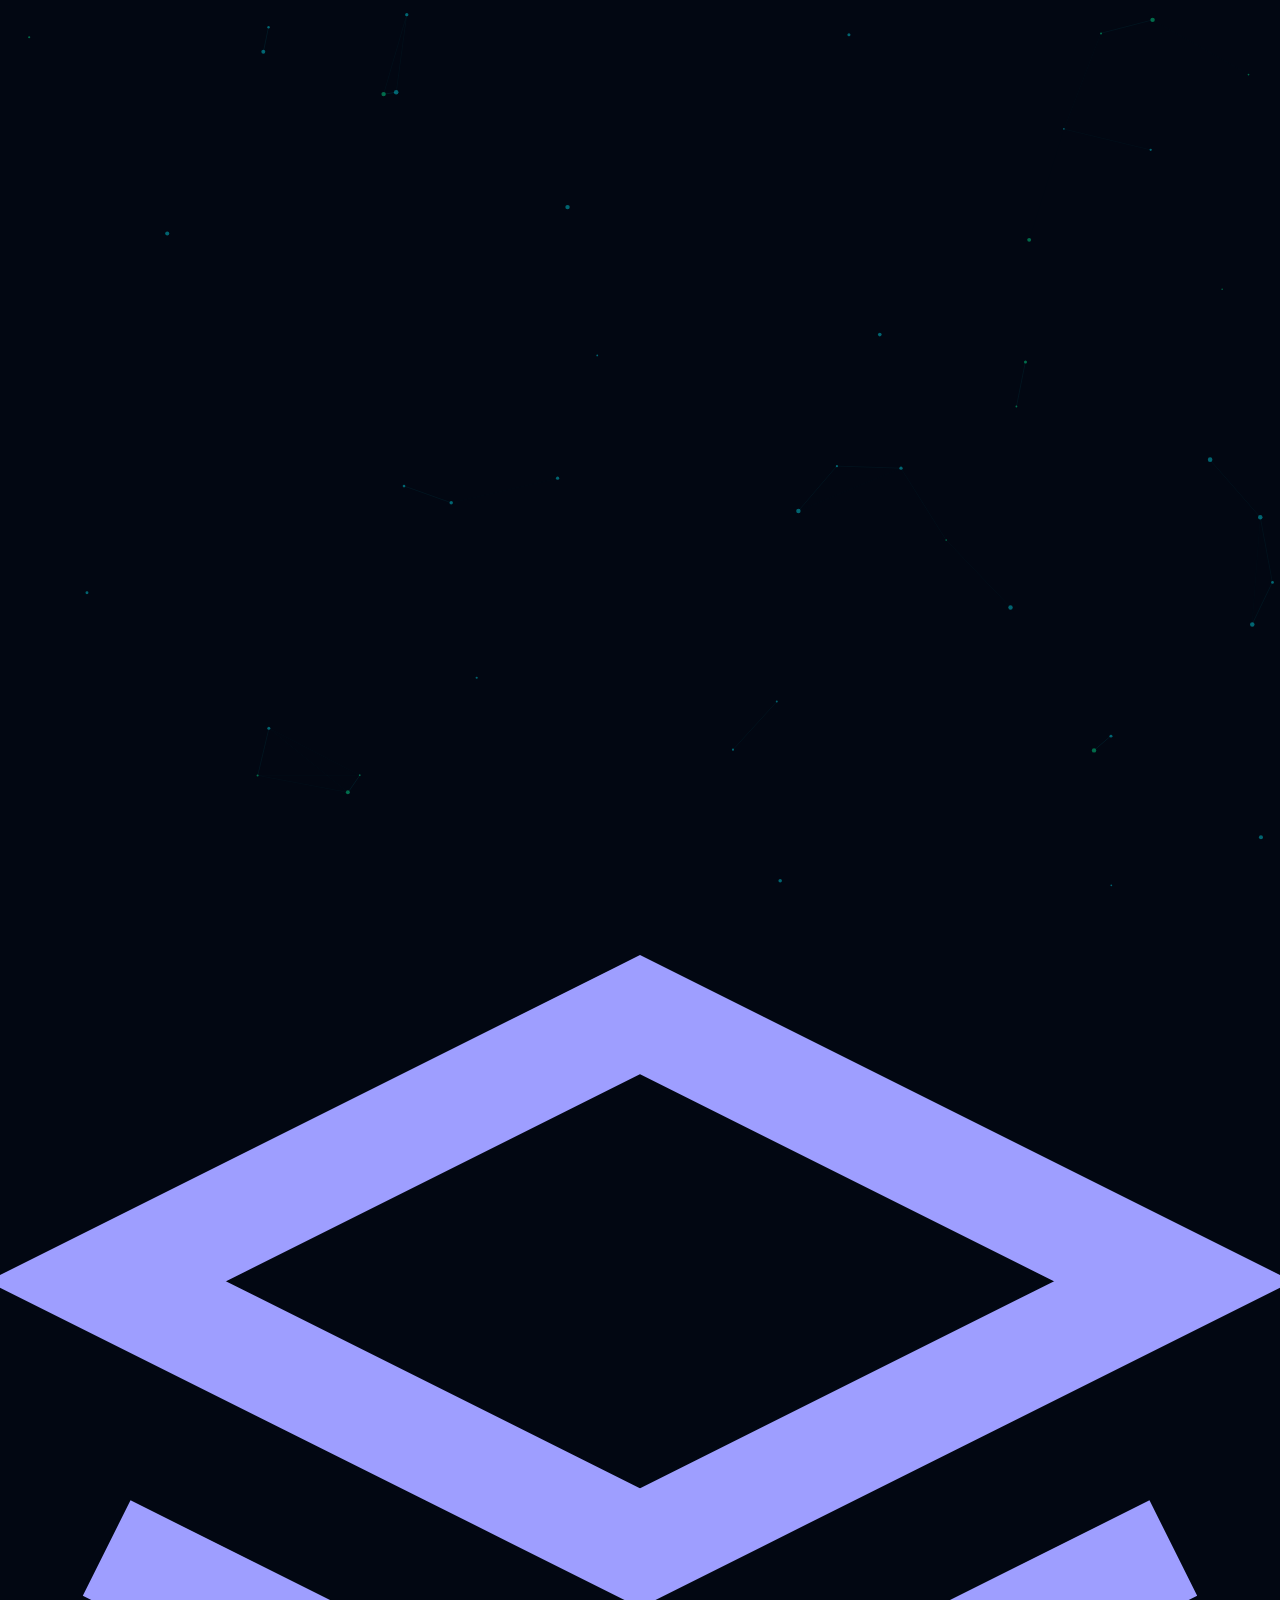
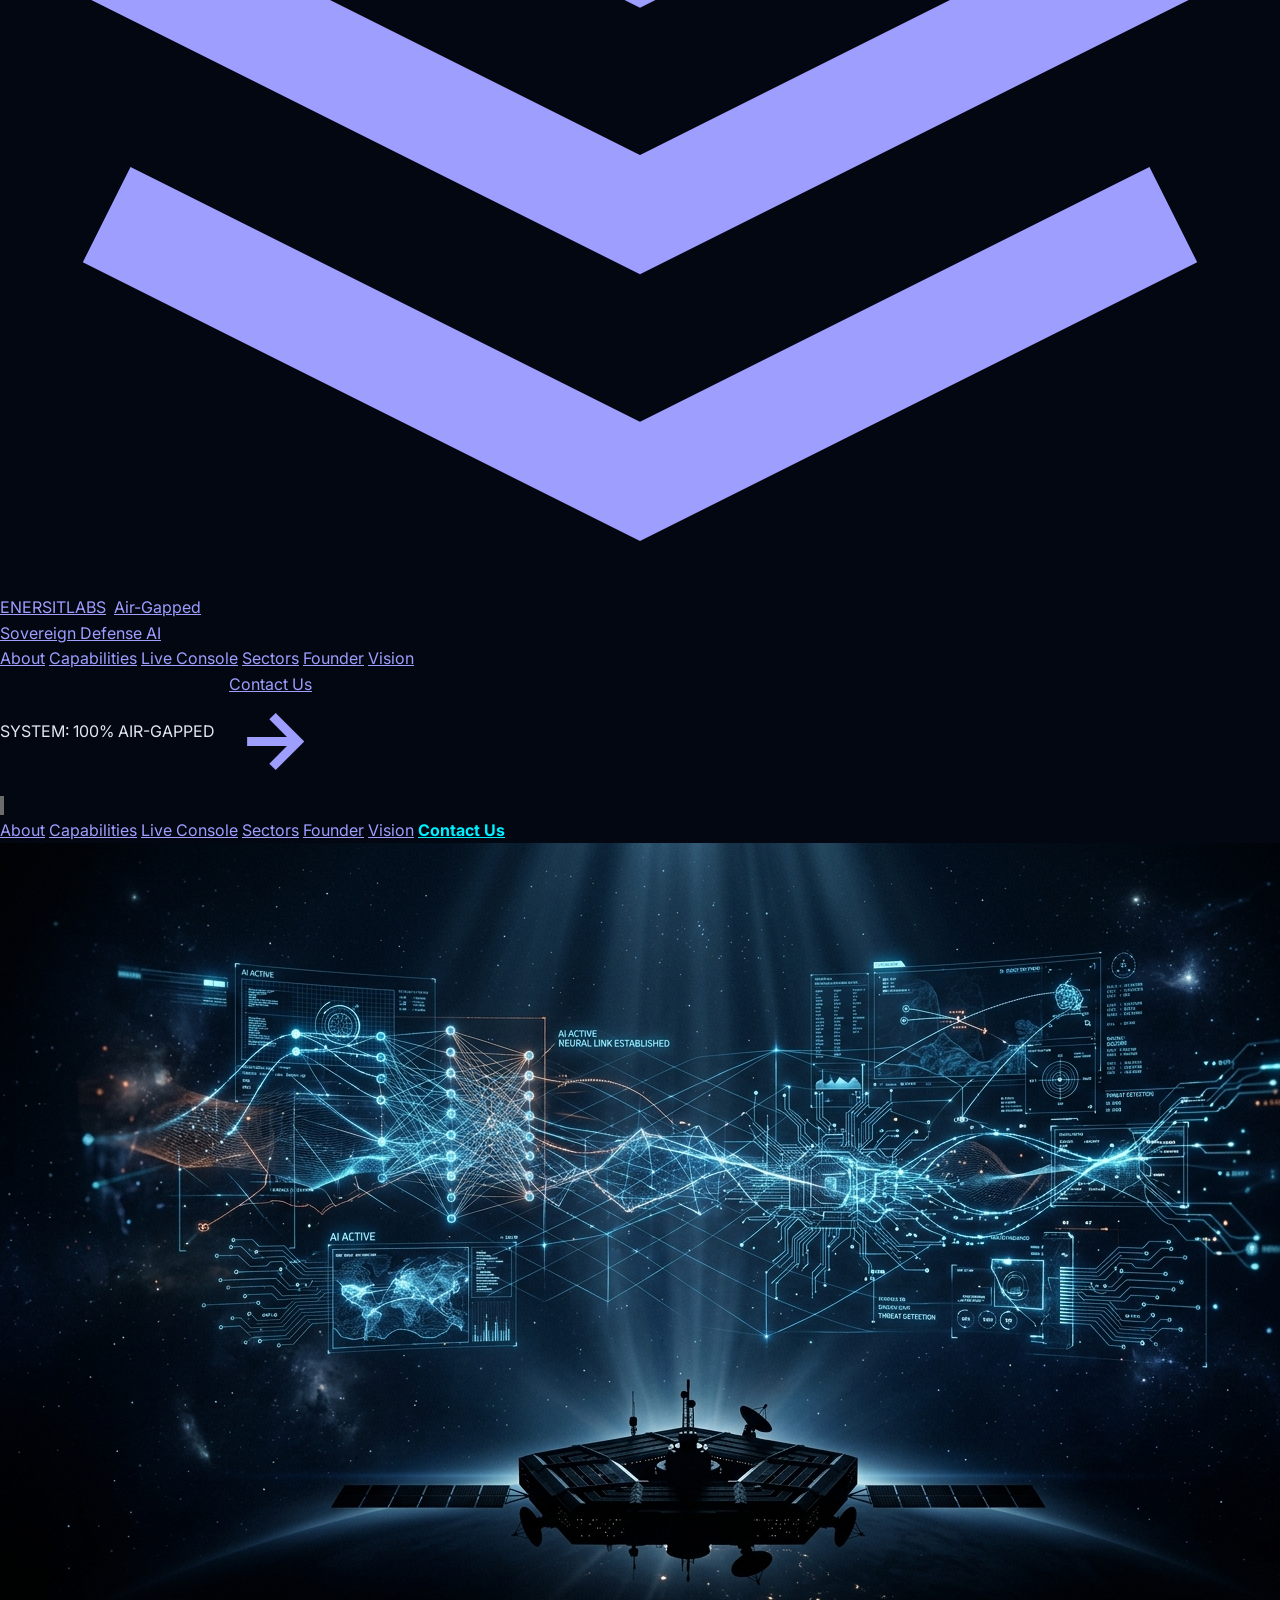
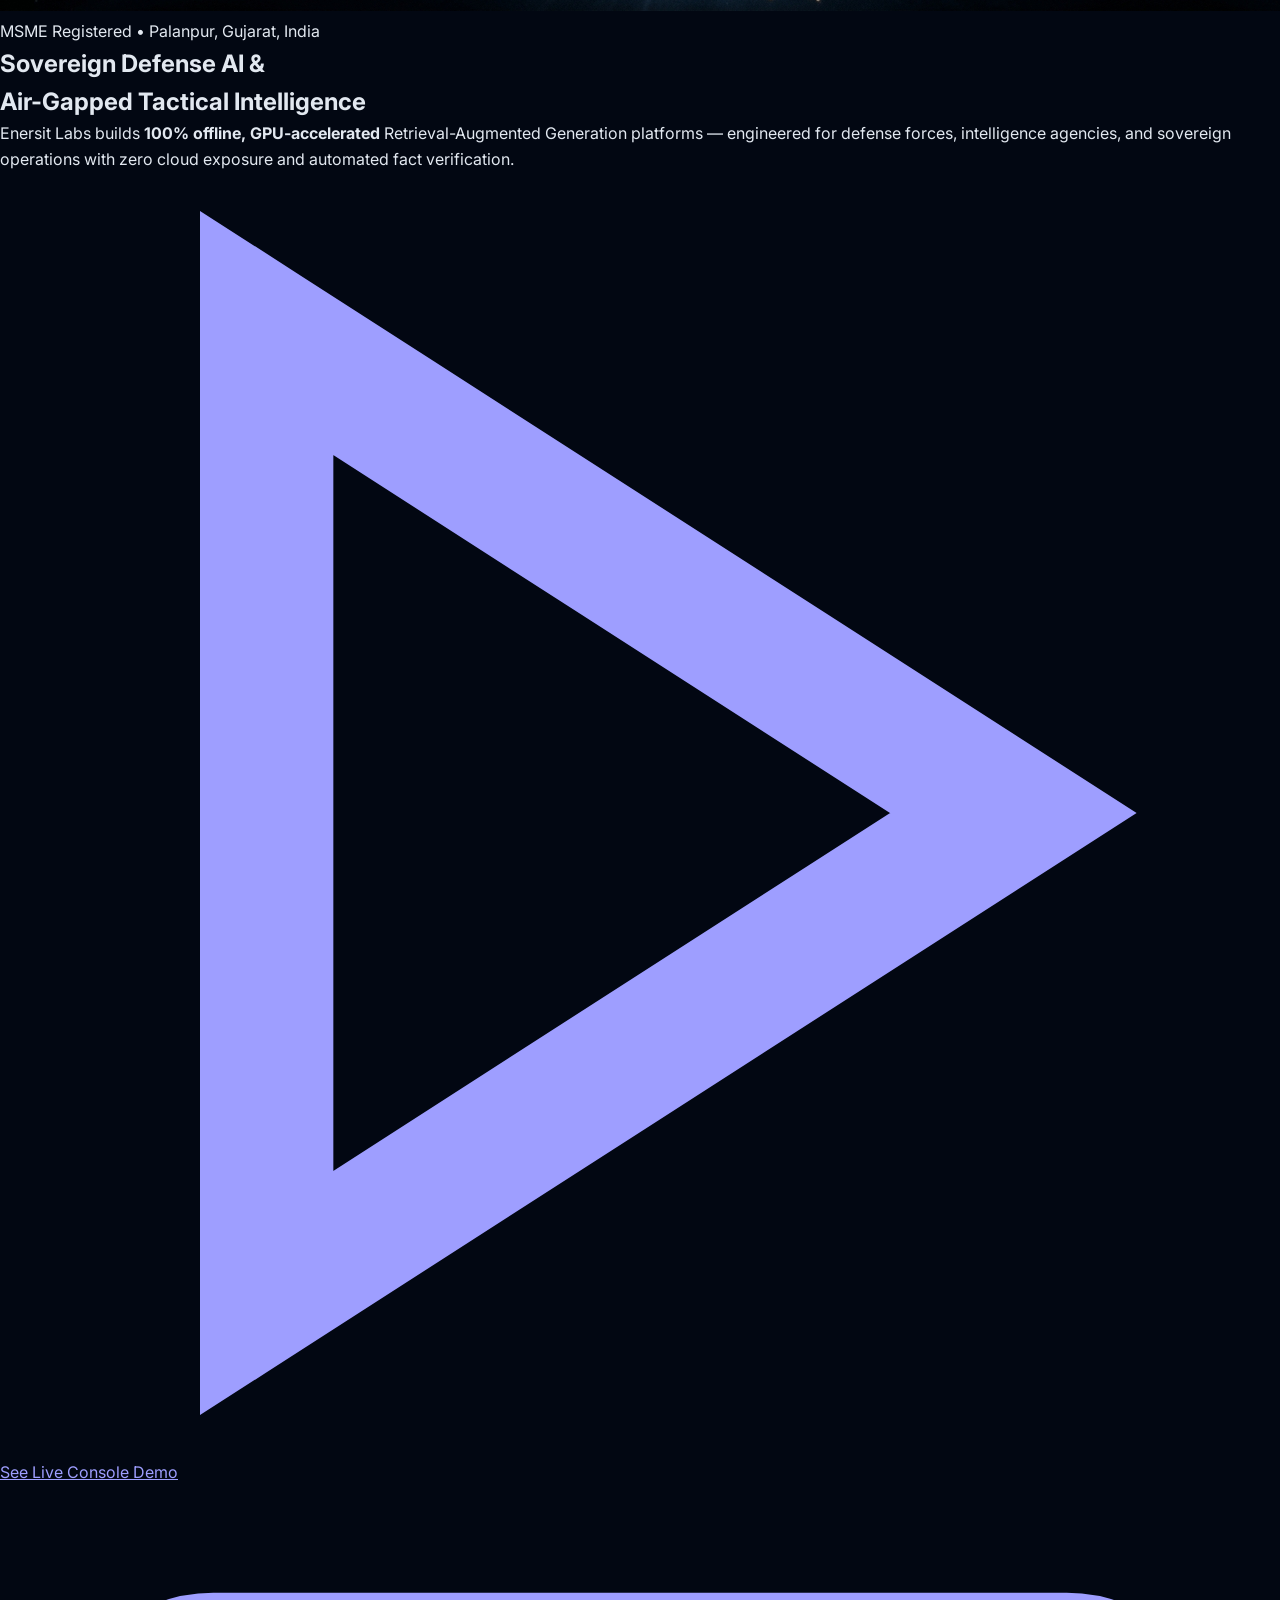
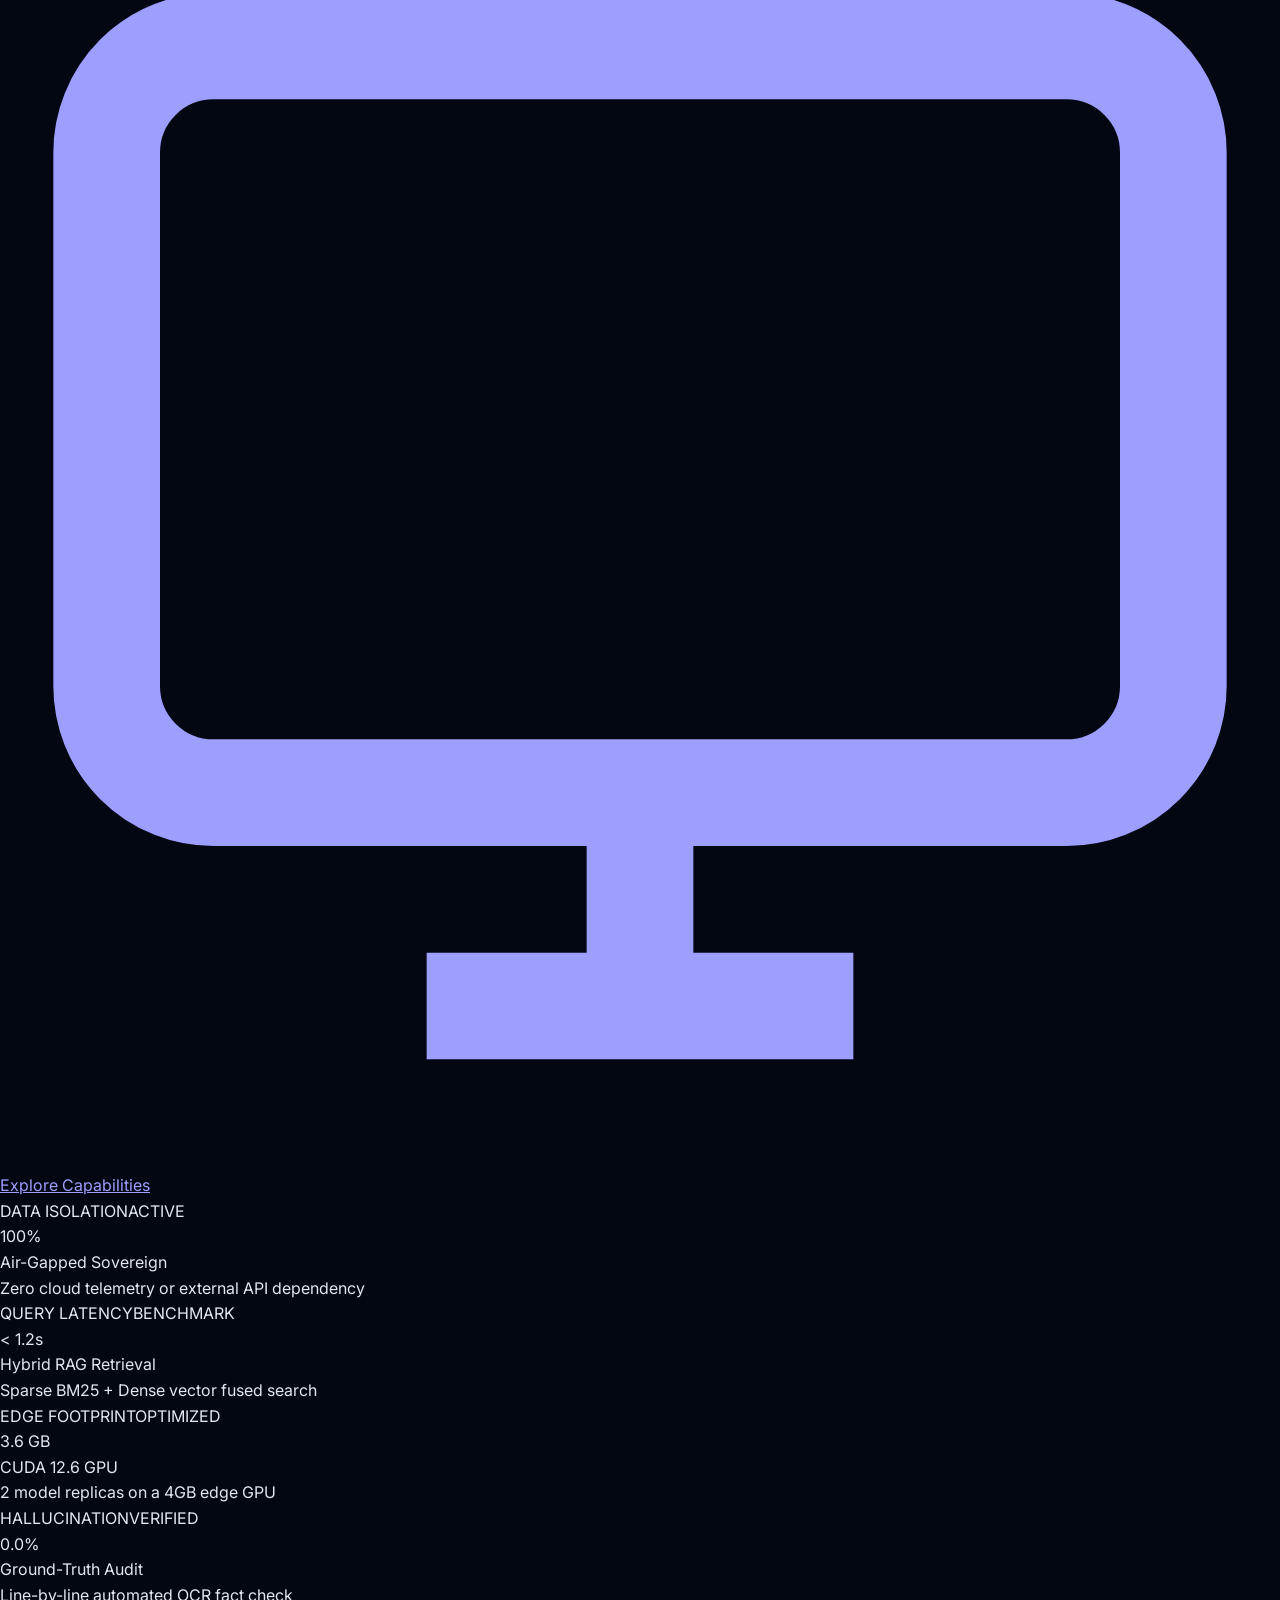
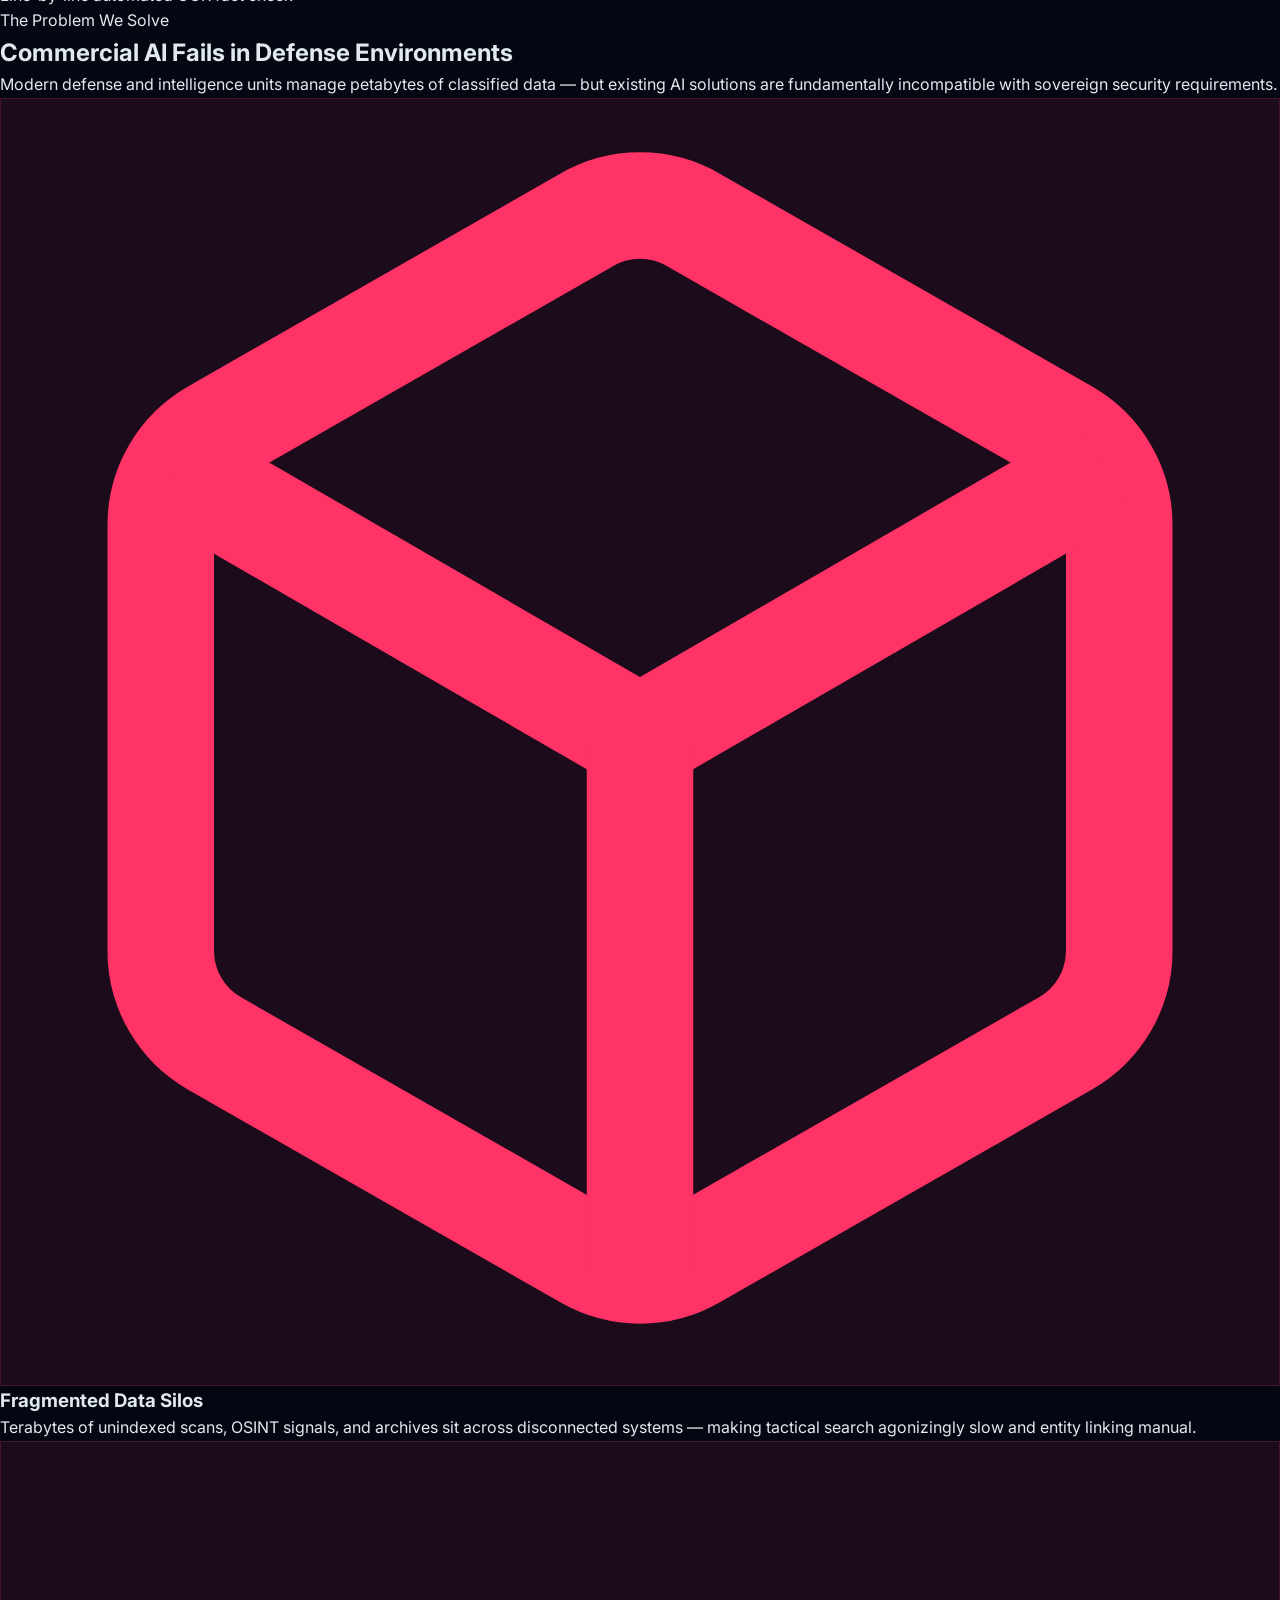
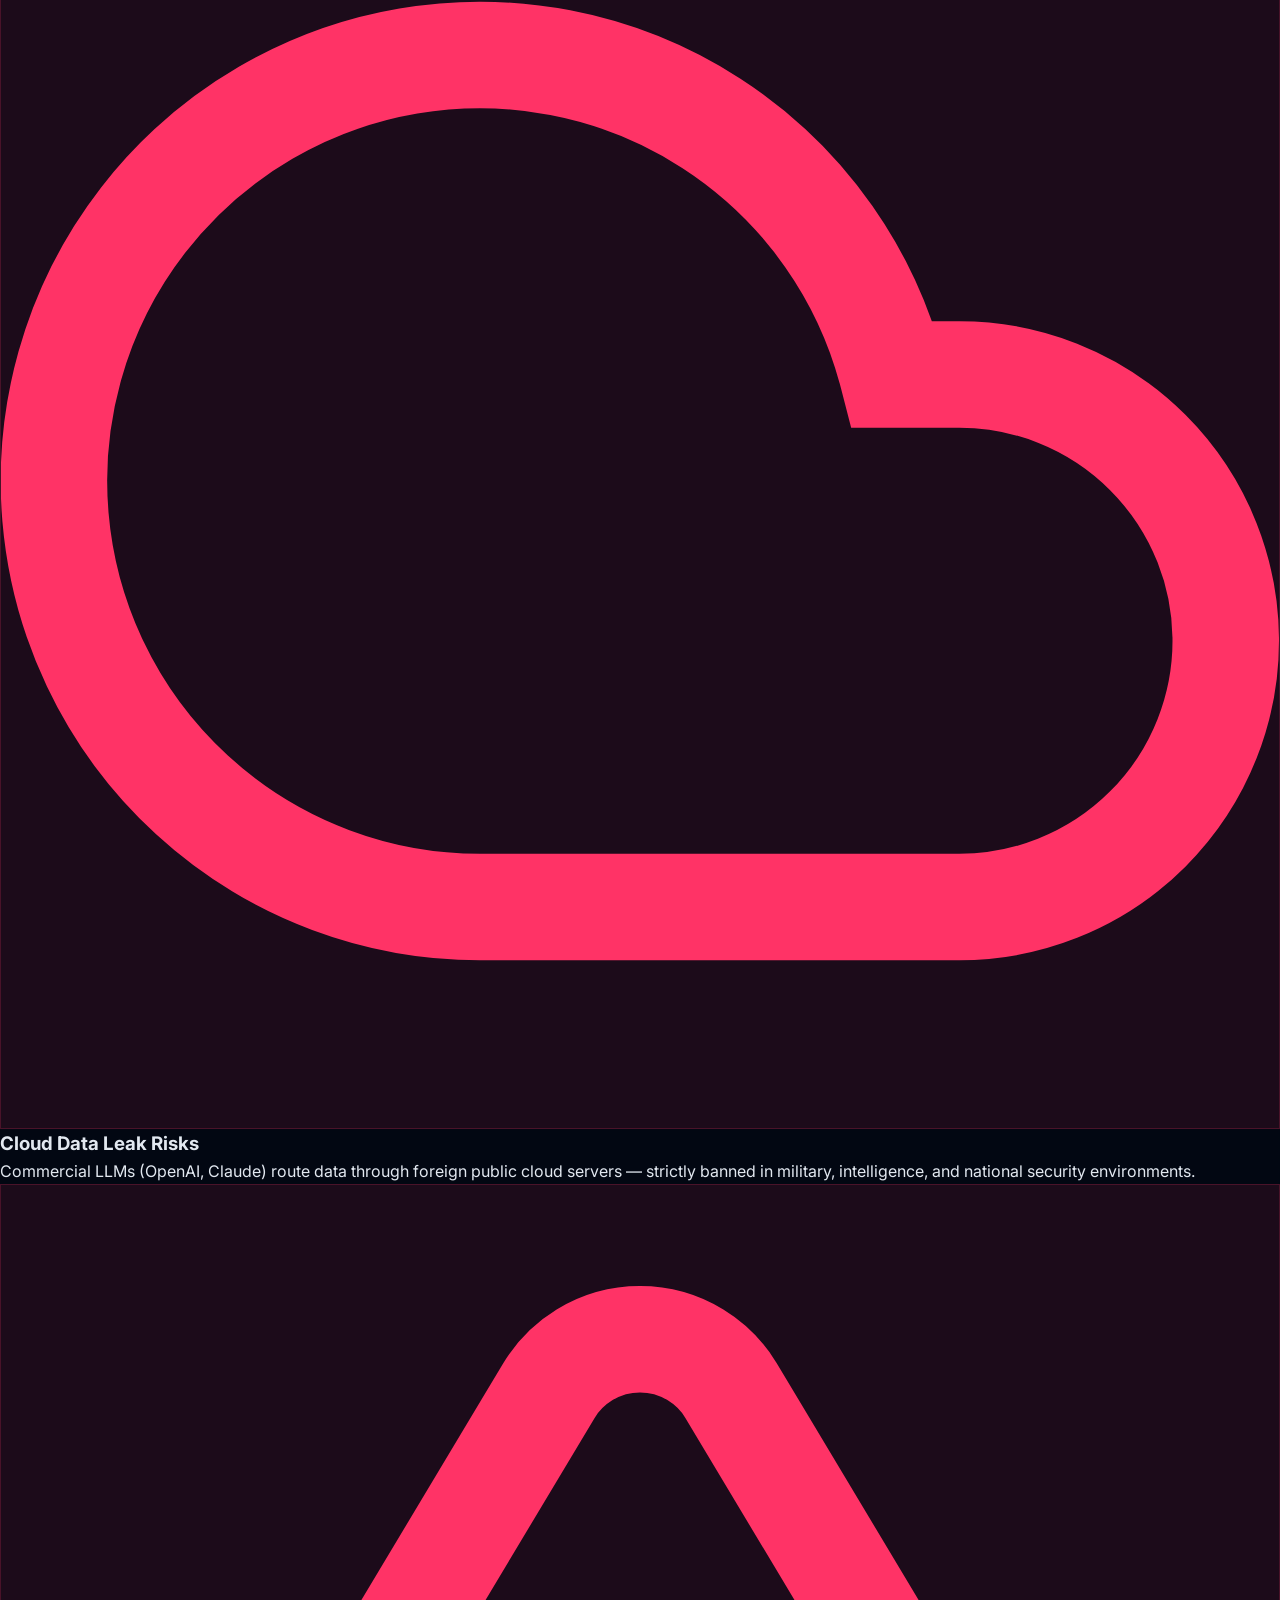
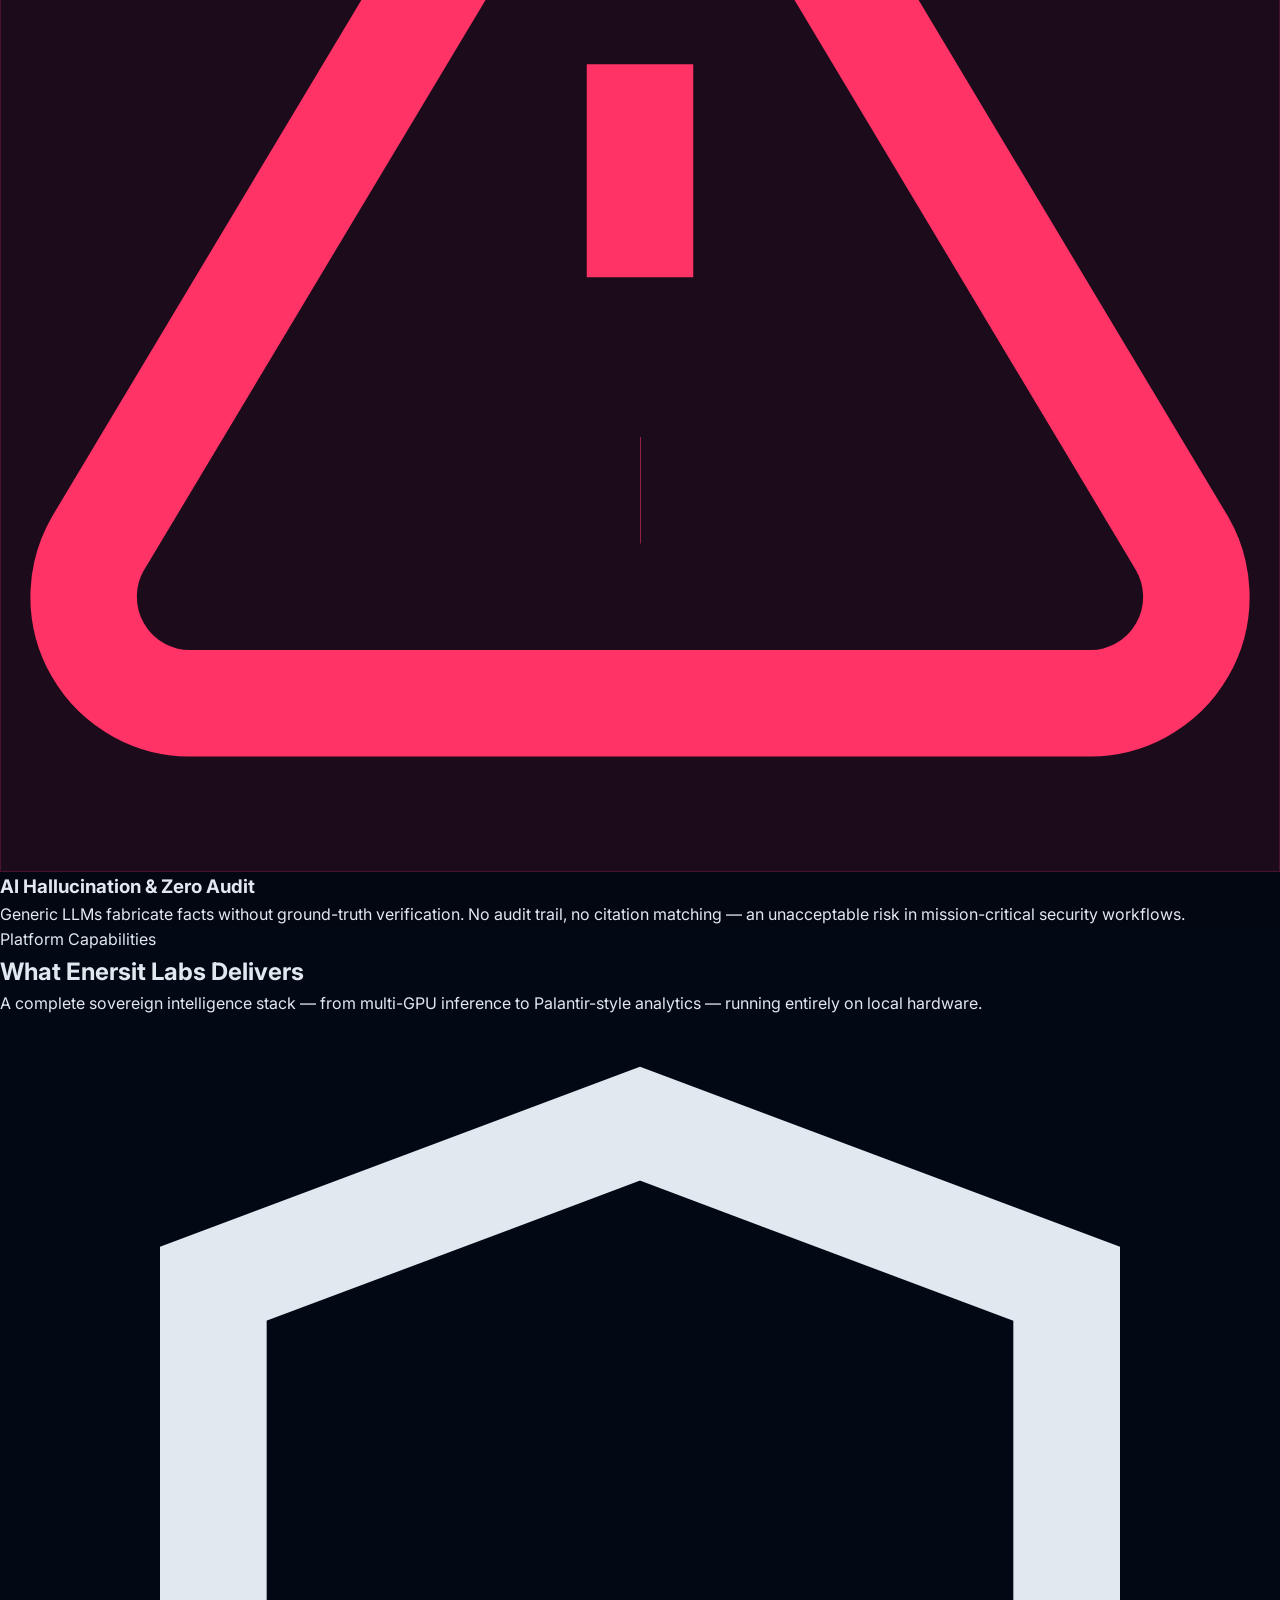
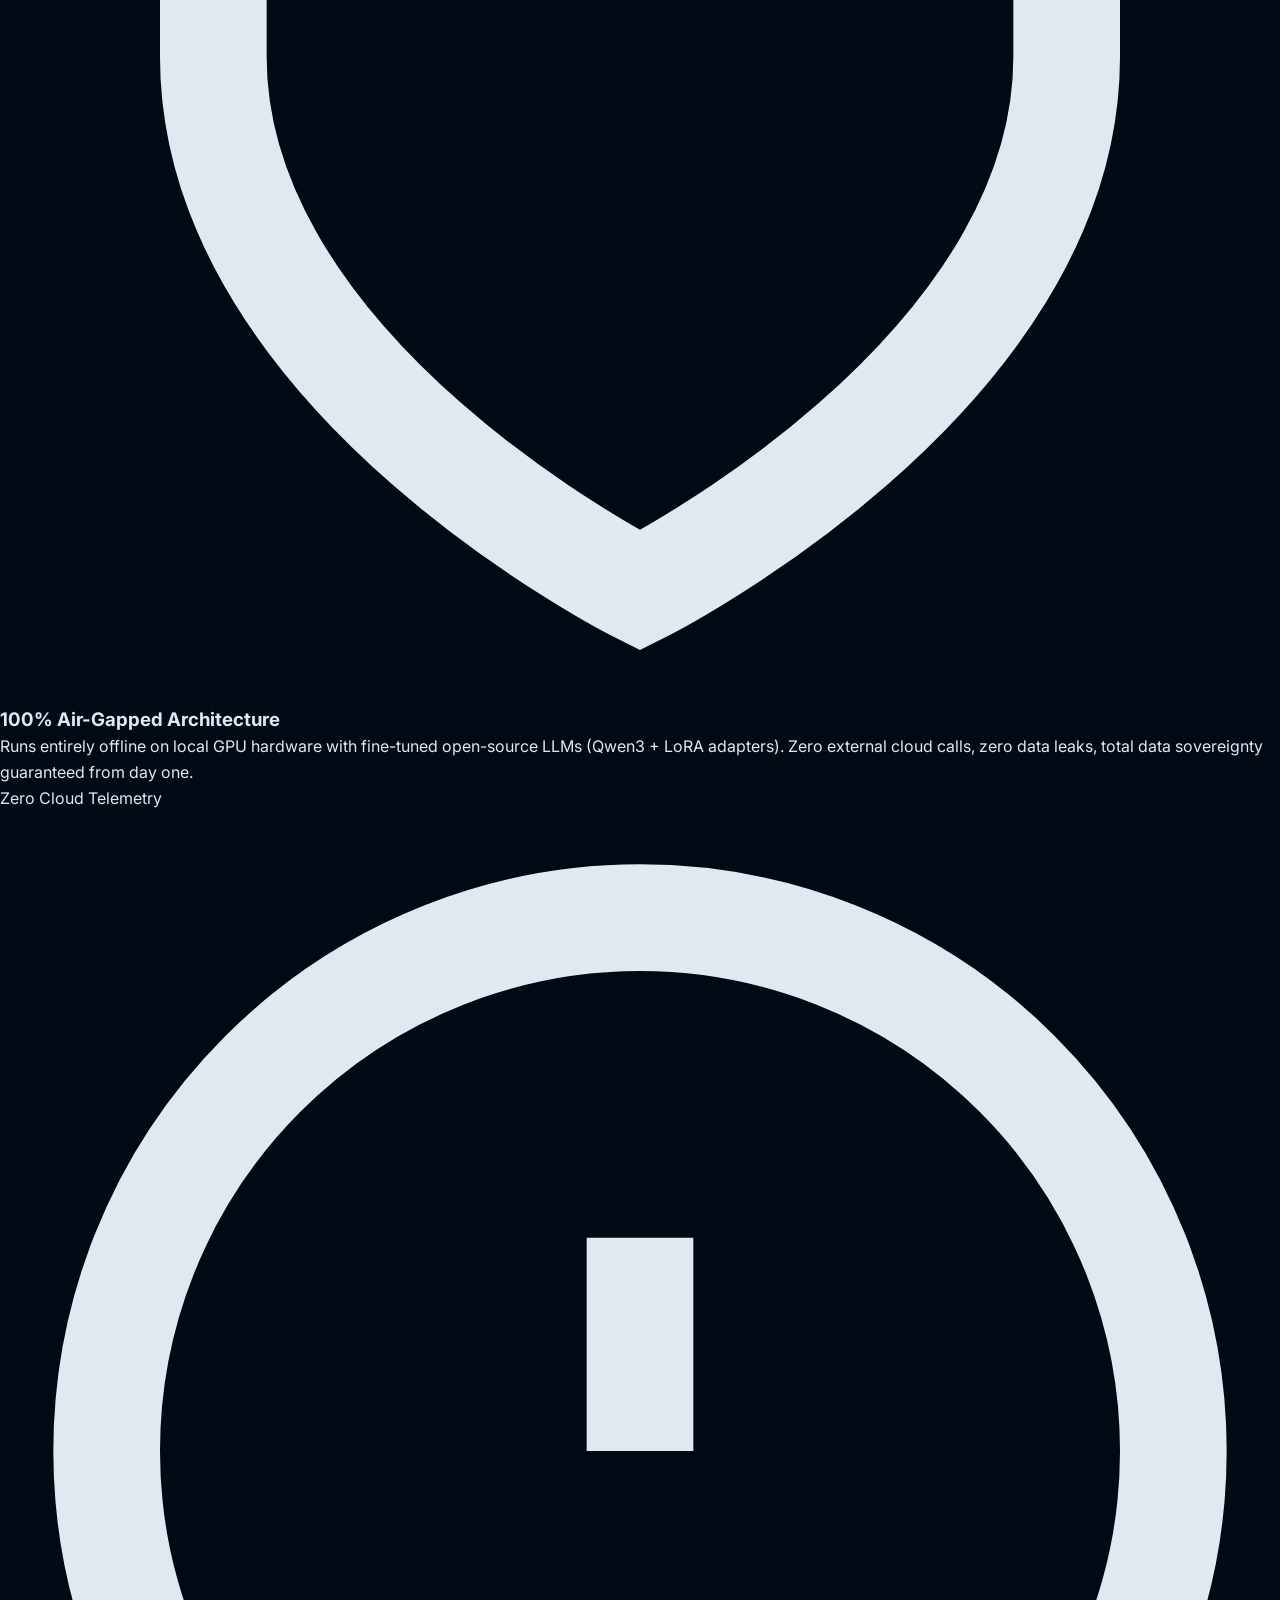
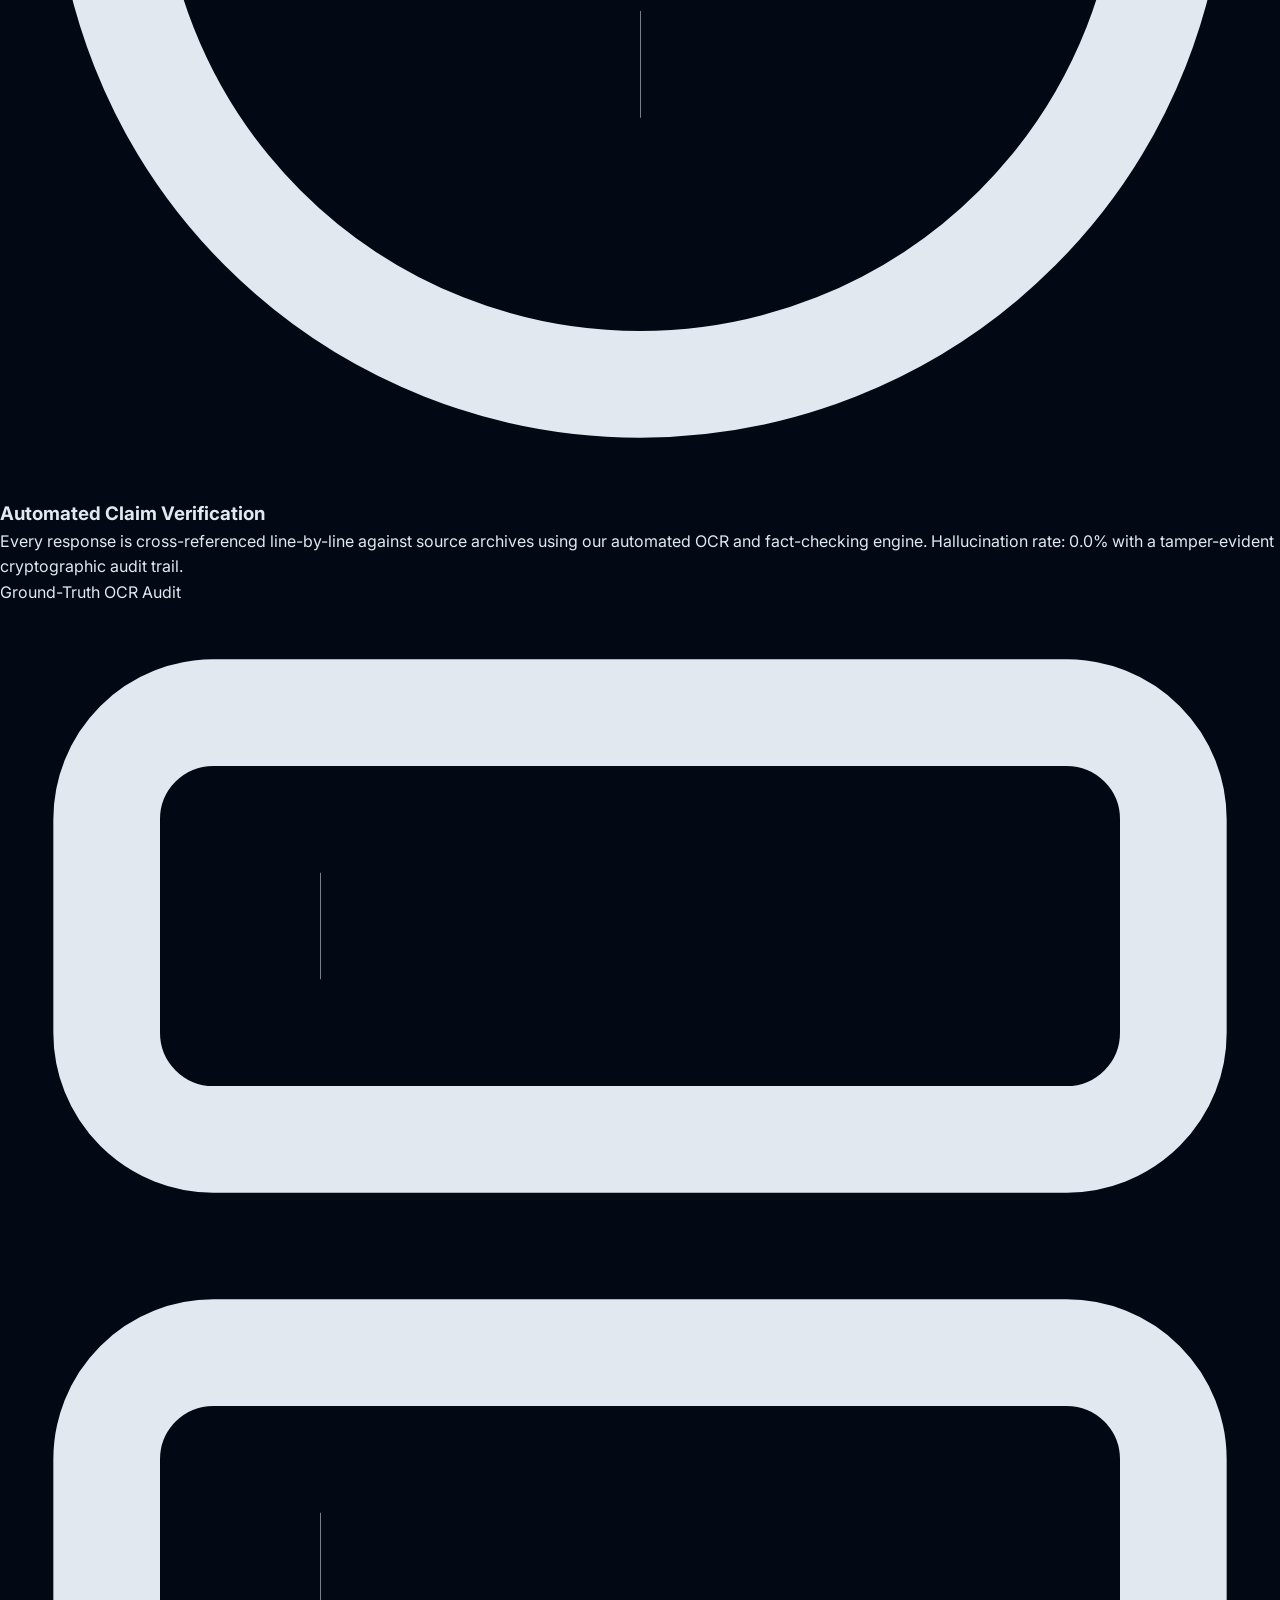
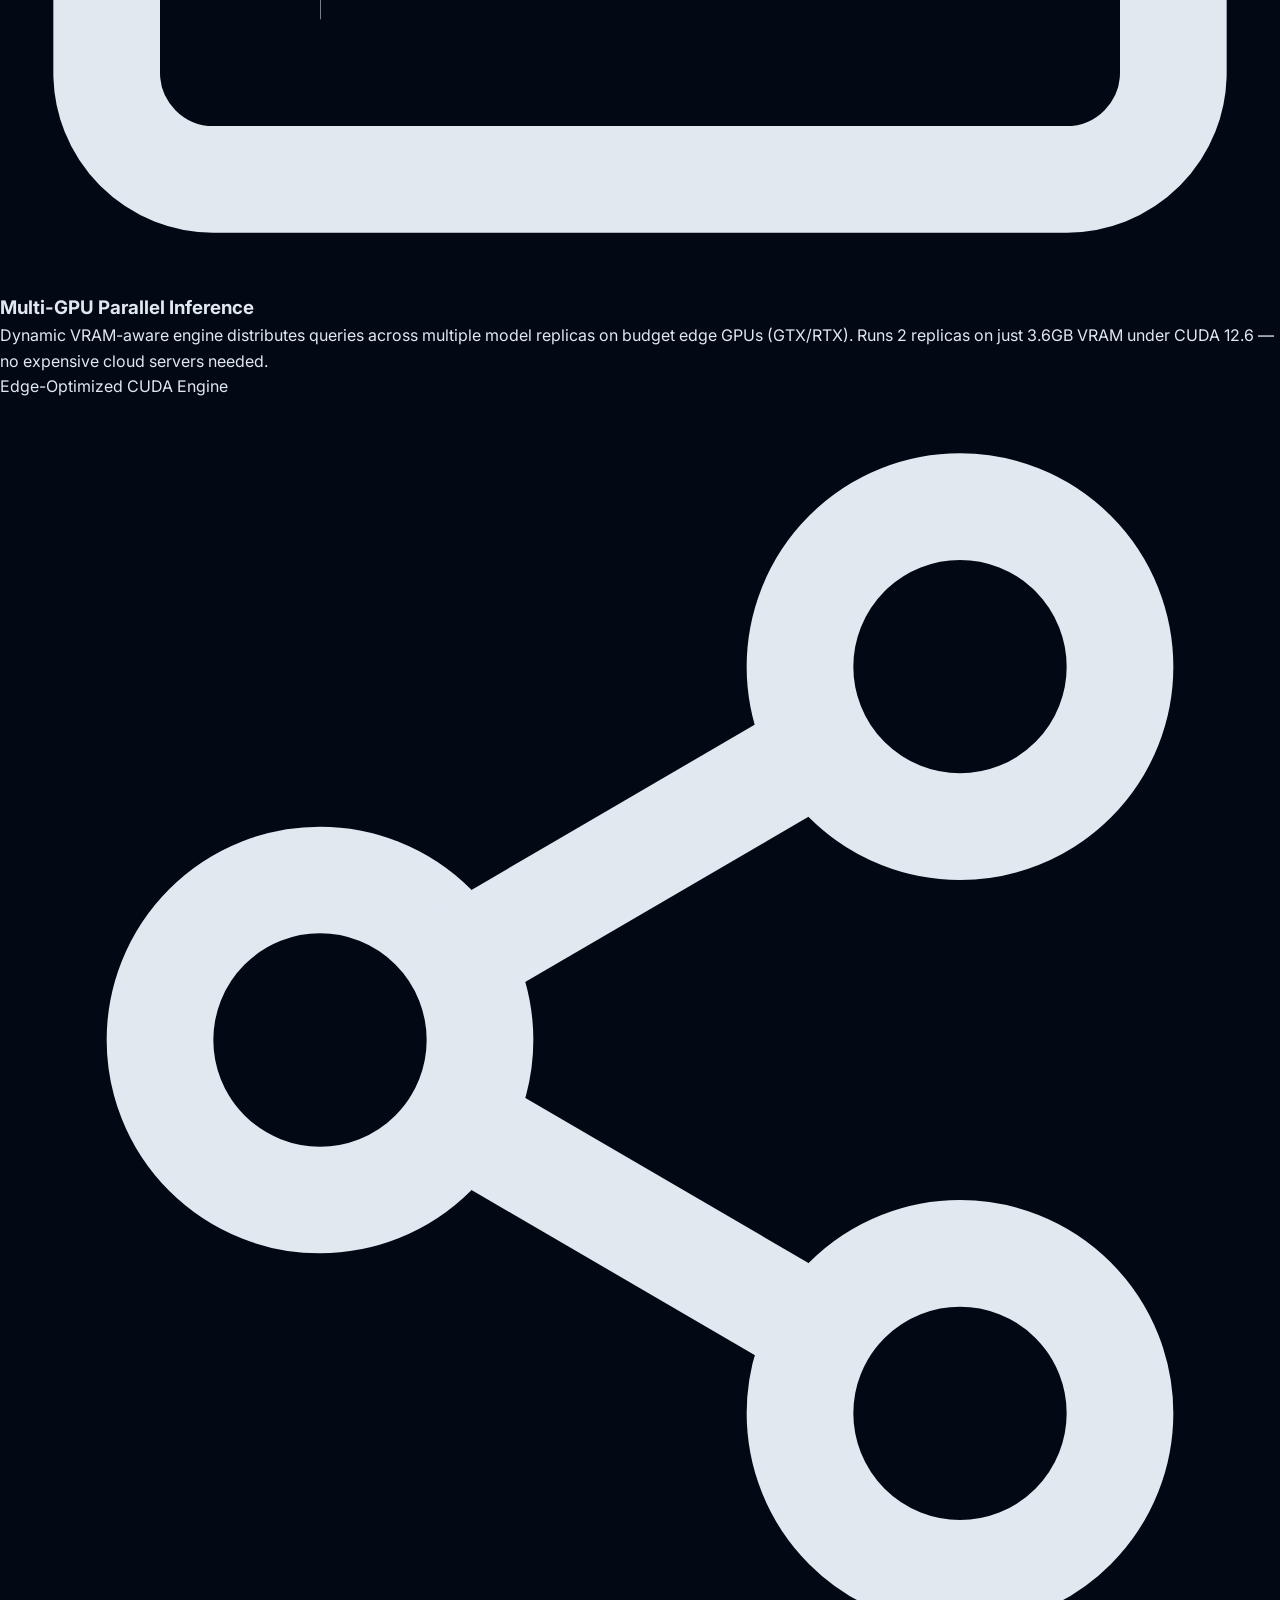
==== commit dd2c7cca: "Update index.html - Enersit Labs v2" ====
--- a/index.html
+++ b/index.html
@@ -1,1302 +1,679 @@
 <!DOCTYPE html>
-<html lang="en" class="scroll-smooth">
+<html lang="en">
 <head>
   <meta charset="UTF-8">
   <meta name="viewport" content="width=device-width, initial-scale=1.0">
-  <title>Enersit Labs | Sovereign Defense AI & Big Data Intelligence</title>
-  <meta name="description" content="Enersit Labs builds 100% air-gapped, GPU-accelerated RAG and tactical intelligence platforms for defense forces, intelligence agencies, and sovereign operations.">
-  <meta name="keywords" content="Defense AI, Air-Gapped RAG, Sovereign AI, Palantir India, Tactical Intelligence, Military AI, Qwen3 LoRA, Rut Patel">
-  <meta property="og:title" content="Enersit Labs | Sovereign Defense AI & Tactical Intelligence">
-  <meta property="og:description" content="Building air-gapped, GPU-accelerated RAG platforms with zero cloud leaks and verified line-by-line claim cross-referencing.">
+  <title>Enersit Labs | Sovereign Defense AI & Tactical Intelligence Platform</title>
+  <meta name="description" content="Enersit Labs builds 100% air-gapped, GPU-accelerated RAG intelligence platforms for defense, intelligence agencies, and sovereign government operations. Zero cloud. Zero hallucination.">
+  <meta name="keywords" content="Defense AI, Air-Gapped RAG, Sovereign AI, Tactical Intelligence, GPU Accelerated, Qwen3, LoRA, Enersit Labs, Rut Patel">
+  <meta property="og:title" content="Enersit Labs — Sovereign Defense AI">
+  <meta property="og:description" content="100% air-gapped, GPU-accelerated RAG platform with zero hallucination for defense and intelligence.">
   <meta property="og:type" content="website">
-  
-  <!-- Google Fonts -->
   <link rel="preconnect" href="https://fonts.googleapis.com">
   <link rel="preconnect" href="https://fonts.gstatic.com" crossorigin>
   <link href="https://fonts.googleapis.com/css2?family=Inter:wght@300;400;500;600;700&family=JetBrains+Mono:wght@400;500;600;700&family=Space+Grotesk:wght@400;500;600;700&display=swap" rel="stylesheet">
-  
-  <!-- Main Stylesheet -->
   <link rel="stylesheet" href="style.css">
-  <link rel="icon" href="data:image/svg+xml,<svg xmlns=%22http://www.w3.org/2000/svg%22 viewBox=%220 0 100 100%22><polygon points=%2250,5 95,28 95,72 50,95 5,72 5,28%22 fill=%22%23040d1a%22 stroke=%22%2300f0ff%22 stroke-width=%225%22/><circle cx=%2250%22 cy=%2250%22 r=%2220%22 fill=%22none%22 stroke=%22%2300ff9d%22 stroke-width=%224%22/><path d=%22M50 30 L50 70 M30 50 L70 50%22 stroke=%22%2300f0ff%22 stroke-width=%223%22/></svg>">
+  <link rel="icon" href="data:image/svg+xml,<svg xmlns=%22http://www.w3.org/2000/svg%22 viewBox=%220 0 100 100%22><polygon points=%2250,5 95,28 95,72 50,95 5,72 5,28%22 fill=%22%23040d1a%22 stroke=%22%2300f0ff%22 stroke-width=%225%22/><circle cx=%2250%22 cy=%2250%22 r=%2218%22 fill=%22none%22 stroke=%22%2300ff9d%22 stroke-width=%224%22/></svg>">
 </head>
-<body class="bg-dark text-gray-100 font-sans antialiased selection:bg-cyan selection:text-black overflow-x-hidden">
-
-  <!-- Tactical Grid Canvas Background -->
-  <canvas id="radarCanvas" class="fixed inset-0 pointer-events-none z-0 opacity-20"></canvas>
-
-  <!-- Navigation Bar -->
-  <header class="fixed top-0 left-0 right-0 z-50 transition-all duration-300 backdrop-blur-md bg-opacity-80 border-b border-defense-border" id="navbar">
-    <div class="max-w-7xl mx-auto px-4 sm:px-6 lg:px-8">
-      <div class="flex items-center justify-between h-20">
-        
-        <!-- Logo -->
-        <a href="#hero" class="flex items-center gap-3 group">
-          <div class="relative w-10 h-10 flex items-center justify-center bg-cyan-950/40 border border-cyan/40 rounded-lg group-hover:border-cyan transition-colors">
-            <svg class="w-6 h-6 text-cyan" viewBox="0 0 24 24" fill="none" stroke="currentColor" stroke-width="2">
-              <polygon points="12 2 2 7 12 12 22 7 12 2"></polygon>
-              <polyline points="2 17 12 22 22 17"></polyline>
-              <polyline points="2 12 12 17 22 12"></polyline>
-            </svg>
-            <span class="absolute -top-1 -right-1 flex h-2.5 w-2.5">
-              <span class="animate-ping absolute inline-flex h-full w-full rounded-full bg-emerald opacity-75"></span>
-              <span class="relative inline-flex rounded-full h-2.5 w-2.5 bg-emerald"></span>
-            </span>
-          </div>
-          <div>
-            <div class="flex items-center gap-2">
-              <span class="font-heading font-bold text-xl tracking-wider text-white">ENERSIT<span class="text-cyan">LABS</span></span>
-              <span class="badge-airgapped text-[10px] uppercase font-mono px-1.5 py-0.5 rounded border border-emerald/30 bg-emerald/10 text-emerald">Air-Gapped</span>
-            </div>
-            <div class="text-[10px] font-mono text-gray-400 tracking-widest uppercase">Sovereign Defense AI</div>
-          </div>
+<body>
+
+  <!-- Particle Canvas -->
+  <canvas id="radarCanvas"></canvas>
+
+  <!-- ==================== NAVBAR ==================== -->
+  <header class="navbar" id="navbar">
+    <div class="navbar-inner">
+      <a href="#hero" class="logo">
+        <div class="logo-icon">
+          <svg viewBox="0 0 24 24" fill="none" stroke="currentColor" stroke-width="2"><polygon points="12 2 2 7 12 12 22 7 12 2"></polygon><polyline points="2 17 12 22 22 17"></polyline><polyline points="2 12 12 17 22 12"></polyline></svg>
+          <span class="logo-dot"></span>
+        </div>
+        <div>
+          <div style="display:flex;align-items:center;gap:8px;">
+            <span class="logo-text">ENERSIT<span>LABS</span></span>
+            <span class="logo-badge">Air-Gapped</span>
+          </div>
+          <div class="logo-sub">Sovereign Defense AI</div>
+        </div>
+      </a>
+
+      <nav class="nav-links">
+        <a href="#about">About</a>
+        <a href="#features">Capabilities</a>
+        <a href="#platform">Live Console</a>
+        <a href="#sectors">Sectors</a>
+        <a href="#founder">Founder</a>
+        <a href="#vision">Vision</a>
+      </nav>
+
+      <div style="display:flex;align-items:center;gap:14px;">
+        <div class="nav-status">
+          <span class="dot"></span>
+          <span>SYSTEM: 100% AIR-GAPPED</span>
+        </div>
+        <a href="#contact" class="nav-cta">
+          <span>Contact Us</span>
+          <svg viewBox="0 0 24 24" fill="none" stroke="currentColor" stroke-width="2.5"><path d="M5 12h14M12 5l7 7-7 7"/></svg>
         </a>
-
-        <!-- Desktop Navigation Links -->
-        <nav class="hidden lg:flex items-center gap-6 text-xs font-mono uppercase tracking-wider text-gray-300">
-          <a href="#problem" class="hover:text-cyan transition-colors">Vulnerabilities</a>
-          <a href="#platform" class="hover:text-cyan transition-colors">Tactical UI</a>
-          <a href="#technology" class="hover:text-cyan transition-colors">Architecture</a>
-          <a href="#sectors" class="hover:text-cyan transition-colors">Sectors</a>
-          <a href="#market" class="hover:text-cyan transition-colors">Market</a>
-          <a href="#founder" class="hover:text-cyan transition-colors">Founder</a>
-          <a href="#roadmap" class="hover:text-cyan transition-colors">Milestones</a>
-        </nav>
-
-        <!-- CTA & Status -->
-        <div class="hidden sm:flex items-center gap-4">
-          <div class="hidden xl:flex items-center gap-2 px-3 py-1.5 rounded-full border border-gray-800 bg-gray-900/60 font-mono text-[11px] text-gray-400">
-            <span class="inline-block w-2 h-2 rounded-full bg-emerald animate-pulse"></span>
-            <span>SYSTEM: 100% AIR-GAPPED</span>
-          </div>
-          <a href="#contact" class="btn-primary flex items-center gap-2 text-xs font-mono font-bold uppercase tracking-wider px-5 py-2.5 rounded-md">
-            <span>Request Briefing</span>
-            <svg class="w-3.5 h-3.5" viewBox="0 0 24 24" fill="none" stroke="currentColor" stroke-width="2.5"><path d="M5 12h14M12 5l7 7-7 7"/></svg>
-          </a>
-        </div>
-
-        <!-- Mobile Menu Toggle -->
-        <button id="mobileMenuBtn" class="lg:hidden p-2 text-gray-400 hover:text-white" aria-label="Toggle Menu">
-          <svg class="w-6 h-6" fill="none" viewBox="0 0 24 24" stroke="currentColor">
-            <path stroke-linecap="round" stroke-linejoin="round" stroke-width="2" d="M4 6h16M4 12h16M4 18h16"/>
-          </svg>
-        </button>
-
-      </div>
-    </div>
-
-    <!-- Mobile Navigation Drawer -->
-    <div id="mobileMenu" class="hidden lg:hidden border-b border-defense-border bg-defense-dark/95 backdrop-blur-xl px-4 pt-2 pb-6 space-y-3 font-mono text-sm uppercase">
-      <a href="#problem" class="block py-2 text-gray-300 hover:text-cyan">Vulnerabilities</a>
-      <a href="#platform" class="block py-2 text-gray-300 hover:text-cyan">Tactical UI</a>
-      <a href="#technology" class="block py-2 text-gray-300 hover:text-cyan">Architecture</a>
-      <a href="#sectors" class="block py-2 text-gray-300 hover:text-cyan">Target Sectors</a>
-      <a href="#market" class="block py-2 text-gray-300 hover:text-cyan">Market & Business</a>
-      <a href="#founder" class="block py-2 text-gray-300 hover:text-cyan">Leadership</a>
-      <a href="#roadmap" class="block py-2 text-gray-300 hover:text-cyan">Fund Plan & Roadmap</a>
-      <a href="#contact" class="block py-2.5 text-center bg-cyan text-black font-bold rounded">Request Briefing</a>
+      </div>
+
+      <button class="mobile-toggle" id="mobileToggle" aria-label="Menu">
+        <svg fill="none" viewBox="0 0 24 24" stroke="currentColor"><path stroke-linecap="round" stroke-linejoin="round" stroke-width="2" d="M4 6h16M4 12h16M4 18h16"/></svg>
+      </button>
+    </div>
+
+    <div class="mobile-menu" id="mobileMenu">
+      <a href="#about">About</a>
+      <a href="#features">Capabilities</a>
+      <a href="#platform">Live Console</a>
+      <a href="#sectors">Sectors</a>
+      <a href="#founder">Founder</a>
+      <a href="#vision">Vision</a>
+      <a href="#contact" style="color:#00f0ff;border:none;font-weight:700;">Contact Us</a>
     </div>
   </header>
 
-  <!-- Hero Section -->
-  <section id="hero" class="relative min-h-screen pt-32 pb-20 flex items-center justify-center overflow-hidden border-b border-defense-border">
-    <!-- Hero Background Image with Tactical Shader Overlays -->
-    <div class="absolute inset-0 z-0">
-      <img src="assets/images/hero-bg.jpg" alt="Defense Intelligence Command Center" class="w-full h-full object-cover object-center opacity-35 scale-105 transform filter contrast-125">
-      <div class="absolute inset-0 bg-gradient-to-t from-defense-dark via-defense-dark/85 to-defense-dark/60"></div>
-      <div class="absolute inset-0 bg-radar-grid opacity-15"></div>
-      <div class="scanline"></div>
-    </div>
-
-    <div class="relative z-10 max-w-7xl mx-auto px-4 sm:px-6 lg:px-8 w-full text-center">
-      
-      <!-- High-Tech Badge -->
-      <div class="inline-flex items-center gap-2.5 px-4 py-1.5 rounded-full border border-cyan/40 bg-cyan-950/40 text-cyan text-xs font-mono uppercase tracking-widest mb-8 shadow-glow-cyan animate-fade-in">
-        <span class="w-2 h-2 rounded-full bg-cyan animate-ping"></span>
-        <span>GENESIS EIR Grant Recipient &bull; MSME Registered &bull; Palanpur, Gujarat</span>
-      </div>
-
-      <!-- Main Headline -->
-      <h1 class="font-heading text-4xl sm:text-6xl lg:text-7xl font-bold tracking-tight text-white max-w-5xl mx-auto leading-tight sm:leading-none mb-6">
-        SOVEREIGN DEFENSE AI &amp; <br>
-        <span class="text-transparent bg-clip-text bg-gradient-to-r from-cyan via-teal to-emerald">AIR-GAPPED TACTICAL RAG</span>
-      </h1>
-
-      <!-- Subtitle with exact PDF mission -->
-      <p class="text-base sm:text-xl text-gray-300 max-w-3xl mx-auto leading-relaxed mb-10 font-normal">
-        Building offline, GPU-accelerated Retrieval-Augmented Generation &amp; Big Data intelligence platforms.
-        Engineered specifically for defense forces, intelligence agencies, and sovereign government operations with 
-        <span class="text-white font-semibold">zero cloud exposure</span> and <span class="text-cyan font-mono">100% data sovereignty</span>.
+  <!-- ==================== HERO ==================== -->
+  <section class="hero" id="hero">
+    <div class="hero-bg">
+      <img src="assets/images/hero-bg.jpg" alt="Sovereign Defense AI Command Center">
+      <div class="hero-bg-overlay"></div>
+      <div class="hero-grid-overlay"></div>
+      <div class="hero-scanline"></div>
+    </div>
+
+    <div class="hero-content">
+      <div class="hero-badge">
+        <span class="dot"></span>
+        <span>MSME Registered &bull; Palanpur, Gujarat, India</span>
+      </div>
+
+      <h1>Sovereign Defense AI &<br><span class="gradient-text">Air-Gapped Tactical Intelligence</span></h1>
+
+      <p class="hero-subtitle">
+        Enersit Labs builds <strong>100% offline, GPU-accelerated</strong> Retrieval-Augmented Generation platforms — engineered for defense forces, intelligence agencies, and sovereign operations with <span class="cyan">zero cloud exposure</span> and automated fact verification.
       </p>
 
-      <!-- Primary Action Buttons -->
-      <div class="flex flex-col sm:flex-row items-center justify-center gap-4 mb-16">
-        <a href="#platform" class="w-full sm:w-auto btn-primary flex items-center justify-center gap-3 font-mono font-bold uppercase tracking-wider text-sm px-8 py-4 rounded-lg shadow-glow-cyan">
-          <svg class="w-4 h-4" viewBox="0 0 24 24" fill="none" stroke="currentColor" stroke-width="2.5"><polygon points="5 3 19 12 5 21 5 3"></polygon></svg>
-          <span>Launch Tactical Console Demo</span>
+      <div class="hero-buttons">
+        <a href="#platform" class="btn-glow primary">
+          <svg viewBox="0 0 24 24" fill="none" stroke="currentColor" stroke-width="2.5"><polygon points="5 3 19 12 5 21 5 3"></polygon></svg>
+          <span>See Live Console Demo</span>
         </a>
-        <a href="#technology" class="w-full sm:w-auto btn-secondary flex items-center justify-center gap-3 font-mono font-medium uppercase tracking-wider text-sm px-8 py-4 rounded-lg">
-          <svg class="w-4 h-4 text-cyan" viewBox="0 0 24 24" fill="none" stroke="currentColor" stroke-width="2"><rect x="2" y="3" width="20" height="14" rx="2" ry="2"></rect><line x1="8" y1="21" x2="16" y2="21"></line><line x1="12" y1="17" x2="12" y2="21"></line></svg>
-          <span>Technical Architecture</span>
+        <a href="#features" class="btn-glow secondary">
+          <svg viewBox="0 0 24 24" fill="none" stroke="currentColor" stroke-width="2"><rect x="2" y="3" width="20" height="14" rx="2"></rect><line x1="8" y1="21" x2="16" y2="21"></line><line x1="12" y1="17" x2="12" y2="21"></line></svg>
+          <span>Explore Capabilities</span>
         </a>
       </div>
 
-      <!-- Tactical Key Benchmark Metrics (Direct from Prototype PDF) -->
-      <div class="grid grid-cols-2 md:grid-cols-4 gap-4 max-w-5xl mx-auto">
-        
-        <div class="metric-card p-5 rounded-xl border border-defense-border bg-defense-card/80 backdrop-blur-md">
-          <div class="flex items-center justify-between text-xs font-mono text-gray-400 mb-2">
-            <span>DATA ISOLATION</span>
-            <span class="text-emerald">ACTIVE</span>
-          </div>
-          <div class="font-heading text-3xl sm:text-4xl font-bold text-white tracking-tight">100%</div>
-          <div class="text-xs font-mono text-cyan mt-1">Air-Gapped Sovereign</div>
-          <div class="text-[11px] text-gray-400 mt-2">Zero cloud telemetry or external API reliance</div>
-        </div>
-
-        <div class="metric-card p-5 rounded-xl border border-defense-border bg-defense-card/80 backdrop-blur-md">
-          <div class="flex items-center justify-between text-xs font-mono text-gray-400 mb-2">
-            <span>QUERY LATENCY</span>
-            <span class="text-cyan">BENCHMARK</span>
-          </div>
-          <div class="font-heading text-3xl sm:text-4xl font-bold text-white tracking-tight">&lt; 1.2s</div>
-          <div class="text-xs font-mono text-cyan mt-1">Hybrid RAG Retrieval</div>
-          <div class="text-[11px] text-gray-400 mt-2">Sparse BM25 + Dense vector fused indexing</div>
-        </div>
-
-        <div class="metric-card p-5 rounded-xl border border-defense-border bg-defense-card/80 backdrop-blur-md">
-          <div class="flex items-center justify-between text-xs font-mono text-gray-400 mb-2">
-            <span>EDGE FOOTPRINT</span>
-            <span class="text-purple-400">OPTIMIZED</span>
-          </div>
-          <div class="font-heading text-3xl sm:text-4xl font-bold text-white tracking-tight">3.6 GB</div>
-          <div class="text-xs font-mono text-cyan mt-1">GTX / RTX CUDA 12.6</div>
-          <div class="text-[11px] text-gray-400 mt-2">2 model replicas operating on 4GB edge hardware</div>
-        </div>
-
-        <div class="metric-card p-5 rounded-xl border border-defense-border bg-defense-card/80 backdrop-blur-md">
-          <div class="flex items-center justify-between text-xs font-mono text-gray-400 mb-2">
-            <span>HALLUCINATION</span>
-            <span class="text-emerald">VERIFIED</span>
-          </div>
-          <div class="font-heading text-3xl sm:text-4xl font-bold text-white tracking-tight">0.0%</div>
-          <div class="text-xs font-mono text-cyan mt-1">Claim Verification</div>
-          <div class="text-[11px] text-gray-400 mt-2">Automated line-by-line ground-truth fact audit</div>
-        </div>
-
-      </div>
-
-    </div>
-  </section>
-
-  <!-- Market Pain Points vs. Sovereign Solution -->
-  <section id="problem" class="py-24 relative border-b border-defense-border bg-defense-dark">
-    <div class="max-w-7xl mx-auto px-4 sm:px-6 lg:px-8">
-      
-      <div class="text-center max-w-3xl mx-auto mb-16">
-        <div class="inline-block text-xs font-mono uppercase tracking-widest text-amber-400 mb-3 px-3 py-1 bg-amber-950/30 border border-amber-500/30 rounded">
-          Critical Defense Dilemma
-        </div>
-        <h2 class="font-heading text-3xl sm:text-5xl font-bold text-white tracking-tight mb-4">
-          Commercial AI Fails In Tactical &amp; Defense Environments
-        </h2>
-        <p class="text-gray-400 text-base sm:text-lg">
-          Modern defense and intelligence units manage petabytes of mission data but are blocked by fundamental cloud vulnerabilities and unreliable models.
-        </p>
-      </div>
-
-      <div class="grid grid-cols-1 md:grid-cols-3 gap-8 mb-16">
-        
-        <!-- Pain Point 1 -->
-        <div class="pain-card p-8 rounded-xl border border-red-900/30 bg-gradient-to-b from-red-950/20 to-defense-card/80 relative overflow-hidden group hover:border-red-600/50 transition-all">
-          <div class="w-12 h-12 rounded-lg bg-red-950/50 border border-red-800/40 flex items-center justify-center text-red-400 mb-6 group-hover:scale-110 transition-transform">
-            <svg class="w-6 h-6" viewBox="0 0 24 24" fill="none" stroke="currentColor" stroke-width="2"><path d="M21 16V8a2 2 0 0 0-1-1.73l-7-4a2 2 0 0 0-2 0l-7 4A2 2 0 0 0 3 8v8a2 2 0 0 0 1 1.73l7 4a2 2 0 0 0 2 0l7-4A2 2 0 0 0 21 16z"></path><polyline points="3.27 6.96 12 12.01 20.73 6.96"></polyline><line x1="12" y1="22.08" x2="12" y2="12"></line></svg>
-          </div>
-          <span class="text-xs font-mono text-red-400 tracking-wider uppercase">Vulnerability 01</span>
-          <h3 class="font-heading text-xl font-bold text-white mt-1 mb-3">Fragmented Data Silos</h3>
-          <p class="text-gray-300 text-sm leading-relaxed mb-4">
-            Defense forces, police units, and intelligence agencies handle terabytes of unindexed daily scans, news feeds, OSINT signals, and operational archives across disconnected networks.
-          </p>
-          <ul class="space-y-2 text-xs font-mono text-gray-400 border-t border-defense-border pt-4">
-            <li class="flex items-center gap-2"><span class="text-red-500">&times;</span> Slow tactical search across departments</li>
-            <li class="flex items-center gap-2"><span class="text-red-500">&times;</span> Hours lost manually linking threat entities</li>
-            <li class="flex items-center gap-2"><span class="text-red-500">&times;</span> Delayed critical frontline decisions</li>
-          </ul>
-        </div>
-
-        <!-- Pain Point 2 -->
-        <div class="pain-card p-8 rounded-xl border border-red-900/30 bg-gradient-to-b from-red-950/20 to-defense-card/80 relative overflow-hidden group hover:border-red-600/50 transition-all">
-          <div class="w-12 h-12 rounded-lg bg-red-950/50 border border-red-800/40 flex items-center justify-center text-red-400 mb-6 group-hover:scale-110 transition-transform">
-            <svg class="w-6 h-6" viewBox="0 0 24 24" fill="none" stroke="currentColor" stroke-width="2"><path d="M18 10h-1.26A8 8 0 1 0 9 20h9a5 5 0 0 0 0-10z"></path></svg>
-          </div>
-          <span class="text-xs font-mono text-red-400 tracking-wider uppercase">Vulnerability 02</span>
-          <h3 class="font-heading text-xl font-bold text-white mt-1 mb-3">Cloud Data Leak Risks</h3>
-          <p class="text-gray-300 text-sm leading-relaxed mb-4">
-            Commercial AI solutions (OpenAI, Claude, external cloud SaaS APIs) rely on foreign public cloud servers, violating strict defense air-gap policies and data sovereignty laws.
-          </p>
-          <ul class="space-y-2 text-xs font-mono text-gray-400 border-t border-defense-border pt-4">
-            <li class="flex items-center gap-2"><span class="text-red-500">&times;</span> Exposes classified intelligence to foreign servers</li>
-            <li class="flex items-center gap-2"><span class="text-red-500">&times;</span> Strictly banned across military &amp; security setups</li>
-            <li class="flex items-center gap-2"><span class="text-red-500">&times;</span> Zero local control over model weights &amp; params</li>
-          </ul>
-        </div>
-
-        <!-- Pain Point 3 -->
-        <div class="pain-card p-8 rounded-xl border border-red-900/30 bg-gradient-to-b from-red-950/20 to-defense-card/80 relative overflow-hidden group hover:border-red-600/50 transition-all">
-          <div class="w-12 h-12 rounded-lg bg-red-950/50 border border-red-800/40 flex items-center justify-center text-red-400 mb-6 group-hover:scale-110 transition-transform">
-            <svg class="w-6 h-6" viewBox="0 0 24 24" fill="none" stroke="currentColor" stroke-width="2"><path d="M10.29 3.86L1.82 18a2 2 0 0 0 1.71 3h16.94a2 2 0 0 0 1.71-3L13.71 3.86a2 2 0 0 0-3.42 0z"></path><line x1="12" y1="9" x2="12" y2="13"></line><line x1="12" y1="17" x2="12.01" y2="17"></line></svg>
-          </div>
-          <span class="text-xs font-mono text-red-400 tracking-wider uppercase">Vulnerability 03</span>
-          <h3 class="font-heading text-xl font-bold text-white mt-1 mb-3">AI Hallucination &amp; Zero Audit</h3>
-          <p class="text-gray-300 text-sm leading-relaxed mb-4">
-            Generic LLMs produce unverified, fabricated facts and lack automated cross-referencing against official military archives. An unacceptable risk in defense operations.
-          </p>
-          <ul class="space-y-2 text-xs font-mono text-gray-400 border-t border-defense-border pt-4">
-            <li class="flex items-center gap-2"><span class="text-red-500">&times;</span> Fatal risk in security and tactical operations</li>
-            <li class="flex items-center gap-2"><span class="text-red-500">&times;</span> Absence of ground-truth audit trails</li>
-            <li class="flex items-center gap-2"><span class="text-red-500">&times;</span> Cannot process classified non-standard military formats</li>
-          </ul>
-        </div>
-
-      </div>
-
-      <!-- The Enersit Solution Banner -->
-      <div class="p-8 sm:p-10 rounded-2xl border border-cyan/40 bg-gradient-to-r from-defense-card via-cyan-950/30 to-defense-card relative overflow-hidden">
-        <div class="flex flex-col lg:flex-row items-center justify-between gap-8">
-          <div class="max-w-2xl">
-            <div class="flex items-center gap-2 text-emerald font-mono text-xs uppercase tracking-widest mb-2">
-              <span class="w-2 h-2 rounded-full bg-emerald"></span>
-              <span>The Sovereign Answer</span>
-            </div>
-            <h3 class="font-heading text-2xl sm:text-3xl font-bold text-white mb-3">
-              Enersit Labs: Palantir-Style Sovereign RAG Platform
-            </h3>
-            <p class="text-gray-300 text-sm leading-relaxed">
-              We eliminate external cloud exposure completely by fine-tuning local open-source models (Qwen3 + LoRA), deploying dynamic multi-GPU inference engines, and enforcing line-by-line automated ground-truth citation checks.
-            </p>
-          </div>
-          <div class="grid grid-cols-2 gap-4 w-full lg:w-auto shrink-0">
-            <div class="p-4 rounded-lg bg-defense-dark/80 border border-defense-border font-mono text-xs">
-              <div class="text-cyan font-bold mb-1">&check; 100% Offline</div>
-              <div class="text-gray-400">Zero Cloud Dependency</div>
-            </div>
-            <div class="p-4 rounded-lg bg-defense-dark/80 border border-defense-border font-mono text-xs">
-              <div class="text-emerald font-bold mb-1">&check; Verified RAG</div>
-              <div class="text-gray-400">BM25 + Dense Vectors</div>
-            </div>
-            <div class="p-4 rounded-lg bg-defense-dark/80 border border-defense-border font-mono text-xs">
-              <div class="text-purple-400 font-bold mb-1">&check; Multi-GPU Engine</div>
-              <div class="text-gray-400">Dynamic VRAM Balancer</div>
-            </div>
-            <div class="p-4 rounded-lg bg-defense-dark/80 border border-defense-border font-mono text-xs">
-              <div class="text-amber-400 font-bold mb-1">&check; Palantir Command</div>
-              <div class="text-gray-400">Graph Entity Analytics</div>
-            </div>
-          </div>
-        </div>
-      </div>
-
-    </div>
-  </section>
-
-  <!-- Interactive Palantir-Style Tactical Platform Demo (Documented in Prototype v2.0) -->
-  <section id="platform" class="py-24 relative border-b border-defense-border bg-gradient-to-b from-defense-dark via-[#040d1a] to-defense-dark">
-    <div class="max-w-7xl mx-auto px-4 sm:px-6 lg:px-8">
-      
-      <div class="text-center max-w-3xl mx-auto mb-12">
-        <div class="inline-flex items-center gap-2 text-xs font-mono uppercase tracking-widest text-cyan mb-3 px-3 py-1 bg-cyan-950/30 border border-cyan/30 rounded">
-          <span class="w-1.5 h-1.5 rounded-full bg-cyan animate-ping"></span>
-          <span>System Version: v2.0 (Local GPU RAG)</span>
-        </div>
-        <h2 class="font-heading text-3xl sm:text-5xl font-bold text-white tracking-tight mb-4">
-          Tactical Command Console UI
-        </h2>
-        <p class="text-gray-400 text-base sm:text-lg">
-          Live simulation of Enersit Labs' operational dashboard: interactive query synthesis, entity relationship graph, and real-time CUDA telemetry.
-        </p>
-      </div>
-
-      <!-- Tactical UI Simulation Shell -->
-      <div class="tactical-window rounded-2xl border border-defense-border bg-defense-dark/95 shadow-2xl overflow-hidden backdrop-blur-xl">
-        
-        <!-- Terminal Header / Telemetry Bar -->
-        <div class="bg-[#061122] border-b border-defense-border px-4 py-3 flex flex-wrap items-center justify-between gap-4 font-mono text-xs">
-          <div class="flex items-center gap-3">
-            <div class="flex items-center gap-1.5">
-              <span class="w-3 h-3 rounded-full bg-red-500/80 inline-block"></span>
-              <span class="w-3 h-3 rounded-full bg-yellow-500/80 inline-block"></span>
-              <span class="w-3 h-3 rounded-full bg-emerald inline-block"></span>
-            </div>
-            <span class="text-gray-400">|</span>
-            <span class="font-bold text-white flex items-center gap-1.5">
-              <svg class="w-4 h-4 text-cyan" viewBox="0 0 24 24" fill="none" stroke="currentColor" stroke-width="2"><polygon points="12 2 2 7 12 12 22 7 12 2"></polygon></svg>
+      <div class="stats-grid">
+        <div class="stat-card">
+          <div class="stat-label"><span>DATA ISOLATION</span><span class="status">ACTIVE</span></div>
+          <div class="stat-value">100%</div>
+          <div class="stat-tag">Air-Gapped Sovereign</div>
+          <div class="stat-desc">Zero cloud telemetry or external API dependency</div>
+        </div>
+        <div class="stat-card">
+          <div class="stat-label"><span>QUERY LATENCY</span><span class="status">BENCHMARK</span></div>
+          <div class="stat-value">&lt; 1.2s</div>
+          <div class="stat-tag">Hybrid RAG Retrieval</div>
+          <div class="stat-desc">Sparse BM25 + Dense vector fused search</div>
+        </div>
+        <div class="stat-card">
+          <div class="stat-label"><span>EDGE FOOTPRINT</span><span class="status">OPTIMIZED</span></div>
+          <div class="stat-value">3.6 GB</div>
+          <div class="stat-tag">CUDA 12.6 GPU</div>
+          <div class="stat-desc">2 model replicas on a 4GB edge GPU</div>
+        </div>
+        <div class="stat-card">
+          <div class="stat-label"><span>HALLUCINATION</span><span class="status">VERIFIED</span></div>
+          <div class="stat-value">0.0%</div>
+          <div class="stat-tag">Ground-Truth Audit</div>
+          <div class="stat-desc">Line-by-line automated OCR fact check</div>
+        </div>
+      </div>
+    </div>
+  </section>
+
+  <!-- ==================== ABOUT ==================== -->
+  <section class="section section-border" id="about" style="background:#020712;">
+    <div class="container">
+      <div class="section-header reveal">
+        <div class="section-tag amber">The Problem We Solve</div>
+        <h2>Commercial AI Fails in Defense Environments</h2>
+        <p>Modern defense and intelligence units manage petabytes of classified data — but existing AI solutions are fundamentally incompatible with sovereign security requirements.</p>
+      </div>
+
+      <div class="features-grid" style="grid-template-columns: repeat(3, 1fr);">
+        <div class="feature-card reveal" style="--accent:#ff3366;">
+          <div class="feature-icon" style="background:rgba(255,51,102,0.1);border:1px solid rgba(255,51,102,0.2);color:#ff3366;">
+            <svg viewBox="0 0 24 24" fill="none" stroke="currentColor" stroke-width="2"><path d="M21 16V8a2 2 0 0 0-1-1.73l-7-4a2 2 0 0 0-2 0l-7 4A2 2 0 0 0 3 8v8a2 2 0 0 0 1 1.73l7 4a2 2 0 0 0 2 0l7-4A2 2 0 0 0 21 16z"></path><polyline points="3.27 6.96 12 12.01 20.73 6.96"></polyline><line x1="12" y1="22.08" x2="12" y2="12"></line></svg>
+          </div>
+          <h3>Fragmented Data Silos</h3>
+          <p>Terabytes of unindexed scans, OSINT signals, and archives sit across disconnected systems — making tactical search agonizingly slow and entity linking manual.</p>
+        </div>
+
+        <div class="feature-card reveal" style="--accent:#ff3366;">
+          <div class="feature-icon" style="background:rgba(255,51,102,0.1);border:1px solid rgba(255,51,102,0.2);color:#ff3366;">
+            <svg viewBox="0 0 24 24" fill="none" stroke="currentColor" stroke-width="2"><path d="M18 10h-1.26A8 8 0 1 0 9 20h9a5 5 0 0 0 0-10z"></path></svg>
+          </div>
+          <h3>Cloud Data Leak Risks</h3>
+          <p>Commercial LLMs (OpenAI, Claude) route data through foreign public cloud servers — strictly banned in military, intelligence, and national security environments.</p>
+        </div>
+
+        <div class="feature-card reveal" style="--accent:#ff3366;">
+          <div class="feature-icon" style="background:rgba(255,51,102,0.1);border:1px solid rgba(255,51,102,0.2);color:#ff3366;">
+            <svg viewBox="0 0 24 24" fill="none" stroke="currentColor" stroke-width="2"><path d="M10.29 3.86L1.82 18a2 2 0 0 0 1.71 3h16.94a2 2 0 0 0 1.71-3L13.71 3.86a2 2 0 0 0-3.42 0z"></path><line x1="12" y1="9" x2="12" y2="13"></line><line x1="12" y1="17" x2="12.01" y2="17"></line></svg>
+          </div>
+          <h3>AI Hallucination &amp; Zero Audit</h3>
+          <p>Generic LLMs fabricate facts without ground-truth verification. No audit trail, no citation matching — an unacceptable risk in mission-critical security workflows.</p>
+        </div>
+      </div>
+    </div>
+  </section>
+
+  <!-- ==================== FEATURES / CAPABILITIES ==================== -->
+  <section class="section section-border" id="features" style="background:#030914;">
+    <div class="container">
+      <div class="section-header reveal">
+        <div class="section-tag cyan">Platform Capabilities</div>
+        <h2>What Enersit Labs Delivers</h2>
+        <p>A complete sovereign intelligence stack — from multi-GPU inference to Palantir-style analytics — running entirely on local hardware.</p>
+      </div>
+
+      <div class="features-grid">
+        <div class="feature-card reveal">
+          <div class="feature-icon cyan">
+            <svg viewBox="0 0 24 24" fill="none" stroke="currentColor" stroke-width="2"><path d="M12 22s8-4 8-10V5l-8-3-8 3v7c0 6 8 10 8 10z"></path></svg>
+          </div>
+          <h3>100% Air-Gapped Architecture</h3>
+          <p>Runs entirely offline on local GPU hardware with fine-tuned open-source LLMs (Qwen3 + LoRA adapters). Zero external cloud calls, zero data leaks, total data sovereignty guaranteed from day one.</p>
+          <span class="feature-tag cyan">Zero Cloud Telemetry</span>
+        </div>
+
+        <div class="feature-card reveal">
+          <div class="feature-icon emerald">
+            <svg viewBox="0 0 24 24" fill="none" stroke="currentColor" stroke-width="2"><circle cx="12" cy="12" r="10"></circle><line x1="12" y1="8" x2="12" y2="12"></line><line x1="12" y1="16" x2="12.01" y2="16"></line></svg>
+          </div>
+          <h3>Automated Claim Verification</h3>
+          <p>Every response is cross-referenced line-by-line against source archives using our automated OCR and fact-checking engine. Hallucination rate: 0.0% with a tamper-evident cryptographic audit trail.</p>
+          <span class="feature-tag emerald">Ground-Truth OCR Audit</span>
+        </div>
+
+        <div class="feature-card reveal">
+          <div class="feature-icon purple">
+            <svg viewBox="0 0 24 24" fill="none" stroke="currentColor" stroke-width="2"><rect x="2" y="2" width="20" height="8" rx="2"></rect><rect x="2" y="14" width="20" height="8" rx="2"></rect><line x1="6" y1="6" x2="6.01" y2="6"></line><line x1="6" y1="18" x2="6.01" y2="18"></line></svg>
+          </div>
+          <h3>Multi-GPU Parallel Inference</h3>
+          <p>Dynamic VRAM-aware engine distributes queries across multiple model replicas on budget edge GPUs (GTX/RTX). Runs 2 replicas on just 3.6GB VRAM under CUDA 12.6 — no expensive cloud servers needed.</p>
+          <span class="feature-tag purple">Edge-Optimized CUDA Engine</span>
+        </div>
+
+        <div class="feature-card reveal">
+          <div class="feature-icon amber">
+            <svg viewBox="0 0 24 24" fill="none" stroke="currentColor" stroke-width="2"><circle cx="18" cy="5" r="3"></circle><circle cx="6" cy="12" r="3"></circle><circle cx="18" cy="19" r="3"></circle><line x1="8.59" y1="13.51" x2="15.42" y2="17.49"></line><line x1="15.41" y1="6.51" x2="8.59" y2="10.49"></line></svg>
+          </div>
+          <h3>Hybrid RAG Search Pipeline</h3>
+          <p>Fuses sparse BM25 keyword matching with dense vector embeddings for sub-1.2 second retrieval — optimized for military codes, serial numbers, and intelligence jargon that standard semantic search misses.</p>
+          <span class="feature-tag amber">BM25 + Vector Fusion</span>
+        </div>
+
+        <div class="feature-card reveal">
+          <div class="feature-icon cyan">
+            <svg viewBox="0 0 24 24" fill="none" stroke="currentColor" stroke-width="2"><rect x="3" y="3" width="18" height="18" rx="2"></rect><path d="M3 9h18"></path><path d="M9 21V9"></path></svg>
+          </div>
+          <h3>Palantir-Style Command Dashboard</h3>
+          <p>Dark-mode tactical analytics interface with entity relationship graphs, threat velocity tracking, live GPU telemetry gauges, and unified search across all operational data sources.</p>
+          <span class="feature-tag cyan">Tactical UX Design</span>
+        </div>
+
+        <div class="feature-card reveal">
+          <div class="feature-icon emerald">
+            <svg viewBox="0 0 24 24" fill="none" stroke="currentColor" stroke-width="2"><path d="M12 22s8-4 8-10V5l-8-3-8 3v7c0 6 8 10 8 10z"></path><path d="M9 12l2 2 4-4"></path></svg>
+          </div>
+          <h3>Defense-Grade Security</h3>
+          <p>Built with CERT-In VAPT audit readiness, Supabase JWT role-based access control, encrypted MongoDB persistence, and zero-trust architecture meeting Indian Ministry of Defence compliance.</p>
+          <span class="feature-tag emerald">CERT-In VAPT Ready</span>
+        </div>
+      </div>
+    </div>
+  </section>
+
+  <!-- ==================== TACTICAL CONSOLE DEMO ==================== -->
+  <section class="section section-border" id="platform" style="background:linear-gradient(180deg, #020712 0%, #030a17 50%, #020712 100%);">
+    <div class="container">
+      <div class="section-header reveal">
+        <div class="section-tag cyan">
+          <span style="width:5px;height:5px;border-radius:50%;background:#00f0ff;animation:pulse-dot 1.5s infinite;"></span>
+          <span>System v2.0 — Local GPU RAG</span>
+        </div>
+        <h2>Tactical Command Console</h2>
+        <p>Live simulation of the Enersit Labs operational dashboard with interactive query synthesis, entity graph, and real-time CUDA telemetry.</p>
+      </div>
+
+      <div class="console-shell reveal">
+        <!-- Title Bar -->
+        <div class="console-titlebar">
+          <div style="display:flex;align-items:center;gap:14px;">
+            <div class="console-dots"><span class="red"></span><span class="yellow"></span><span class="green"></span></div>
+            <span class="console-title">
+              <svg viewBox="0 0 24 24" fill="none" stroke="currentColor" stroke-width="2"><polygon points="12 2 2 7 12 12 22 7 12 2"></polygon></svg>
               ENERSIT LABS // SOVEREIGN PLATFORM v2.0
             </span>
           </div>
-
-          <div class="flex items-center gap-4 text-[11px] text-gray-300">
-            <span class="flex items-center gap-1.5"><span class="w-2 h-2 rounded-full bg-emerald animate-pulse"></span> GPU: <strong class="text-cyan">GTX 1650 [CUDA 12.6]</strong></span>
-            <span class="hidden sm:inline text-gray-500">|</span>
-            <span class="hidden sm:flex items-center gap-1">REPLICAS: <strong class="text-emerald">2 ACTIVE</strong></span>
-            <span class="text-gray-500">|</span>
-            <span class="flex items-center gap-1 text-emerald">AIR-GAPPED: <strong>ISOLATED</strong></span>
-          </div>
-        </div>
-
-        <!-- Interactive Preset Query Selector -->
-        <div class="bg-[#030914] border-b border-defense-border px-4 sm:px-6 py-3 flex flex-col md:flex-row items-start md:items-center justify-between gap-3 font-mono text-xs">
-          <div class="text-gray-400 flex items-center gap-2">
-            <span class="text-cyan">&gt;</span> SELECT TACTICAL SCENARIO:
-          </div>
-          <div class="flex flex-wrap gap-2" id="scenarioButtons">
-            <button class="scenario-btn active px-3 py-1.5 rounded border border-cyan/40 bg-cyan-950/40 text-cyan text-[11px]" data-query="India-China Border Tensions & LAC Patrol Signals 2024" data-nodes="Sector 4 Patrol, Disengagement Agreement, Satellite Feed #892, Forward Air Base" data-source="Army Intelligence Archive #104" data-confidence="98.4%">
-              LAC Border Patrol
-            </button>
-            <button class="scenario-btn px-3 py-1.5 rounded border border-defense-border bg-defense-card text-gray-400 hover:text-white text-[11px]" data-query="Indian Ocean Maritime OSINT Vessel Tracking" data-nodes="AIS Dark Vessel #44, Coast Guard Log, Radar Track 09, Port Radar Vizag" data-source="Naval OSINT Database #22" data-confidence="96.8%">
-              Maritime OSINT
-            </button>
-            <button class="scenario-btn px-3 py-1.5 rounded border border-defense-border bg-defense-card text-gray-400 hover:text-white text-[11px]" data-query="CERT-In Threat Actor Critical Grid Attack Vector" data-nodes="C2 Server 185.x, SCADA Telemetry, Malware Signature Q3, Incident Log" data-source="CERT-In Security Archive #81" data-confidence="99.2%">
-              Cyber Defense Audit
-            </button>
-          </div>
-        </div>
-
-        <!-- Dashboard Grid Layout (Wireframe from Prototype PDF) -->
-        <div class="grid grid-cols-1 lg:grid-cols-12 min-h-[520px]">
-          
-          <!-- Column 1: Control Panel (3 cols) -->
-          <div class="lg:col-span-3 border-r border-defense-border p-5 bg-[#030813]/80 space-y-6 font-mono text-xs">
+          <div class="console-meta">
+            <span class="live">● GPU: <strong>GTX 1650 [CUDA 12.6]</strong></span>
+            <span>REPLICAS: <strong style="color:#00ff9d;">2 ACTIVE</strong></span>
+            <span class="live">AIR-GAPPED: <strong>ISOLATED</strong></span>
+          </div>
+        </div>
+
+        <!-- Scenario Selector -->
+        <div class="scenario-bar">
+          <span class="label"><span class="caret">&gt;</span> SELECT SCENARIO:</span>
+          <button class="scenario-btn active" data-idx="0">LAC Border Patrol</button>
+          <button class="scenario-btn" data-idx="1">Maritime OSINT</button>
+          <button class="scenario-btn" data-idx="2">Cyber Defense Audit</button>
+        </div>
+
+        <!-- Console Grid -->
+        <div class="console-grid">
+          <!-- Left Sidebar -->
+          <div class="console-sidebar">
+            <div class="sidebar-heading">Command Modules</div>
+            <div class="sidebar-item active">
+              <span>● Query Harness</span>
+              <span class="tag hot">HOT</span>
+            </div>
+            <div class="sidebar-item">
+              <span>● Fact-Checker (OCR)</span>
+              <span class="tag ready">READY</span>
+            </div>
+            <div class="sidebar-item">
+              <span>● Geopolitical Trends</span>
+              <span class="tag synced">SYNCED</span>
+            </div>
+            <div class="sidebar-item">
+              <span>● System Audit History</span>
+              <span class="tag dim">247 LOGS</span>
+            </div>
+
+            <div class="sidebar-divider"></div>
+            <div class="sidebar-heading">Local Security</div>
+            <div class="sidebar-kv"><span>Persistence:</span> <span class="val">MongoDB Local</span></div>
+            <div class="sidebar-kv"><span>Auth:</span> <span class="val green">Supabase JWT</span></div>
+            <div class="sidebar-kv"><span>Engine:</span> <span class="val cyan">Qwen3 + LoRA</span></div>
+            <div class="sidebar-kv"><span>Network:</span> <span class="val green">AIR-GAPPED</span></div>
+
+            <div class="sidebar-divider"></div>
+            <div class="sidebar-heading">Model Specs</div>
+            <div class="sidebar-kv"><span>Base:</span> <span class="val cyan">Qwen3-Defense</span></div>
+            <div class="sidebar-kv"><span>Adapter:</span> <span class="val">LoRA Rank-16</span></div>
+            <div class="sidebar-kv"><span>Quant:</span> <span class="val green">4-Bit AWQ</span></div>
+          </div>
+
+          <!-- Main Panel -->
+          <div class="console-main">
+            <div class="query-bar-label">
+              <span>● ACTIVE TACTICAL QUERY:</span>
+              <span class="status" id="queryStatus">INFERENCE ENGINE: READY</span>
+            </div>
+            <div class="query-input">
+              <span class="caret">&gt;</span>
+              <span id="activeQueryText">India-China Border Tensions &amp; LAC Patrol Signals 2024</span>
+              <span class="cursor"></span>
+            </div>
+
+            <div class="graph-area">
+              <div class="graph-overlay"></div>
+              <div class="graph-hud">
+                <span class="label">
+                  <svg viewBox="0 0 24 24" fill="none" stroke="currentColor" stroke-width="2"><circle cx="18" cy="5" r="3"></circle><circle cx="6" cy="12" r="3"></circle><circle cx="18" cy="19" r="3"></circle><line x1="8.59" y1="13.51" x2="15.42" y2="17.49"></line><line x1="15.41" y1="6.51" x2="8.59" y2="10.49"></line></svg>
+                  GRAPH VISUALIZATION ENGINE
+                </span>
+                <span class="confidence" id="confidenceBadge">CONFIDENCE: 98.4%</span>
+              </div>
+
+              <div class="graph-nodes">
+                <div class="node-pill cyan"><span class="dot"></span><span id="node1">Sector 4 Patrol</span></div>
+                <span class="node-arrow">→</span>
+                <div class="node-pill emerald"><span class="dot"></span><span id="node2">Disengagement Pact</span></div>
+                <span class="node-arrow">→</span>
+                <div class="node-pill purple"><span class="dot"></span><span id="node3">Satellite Feed #892</span></div>
+              </div>
+
+              <div class="graph-summary">
+                <div class="tag">SYNTHESIZED INTEL SUMMARY (OFFLINE LOCAL RAG):</div>
+                <p id="intelSummaryText">Correlated 14 patrol logs with automated OCR claim verification. Satellite infrared telemetry confirms structural pullback along Sector 4 perimeter matching bilateral disengagement parameters.</p>
+              </div>
+            </div>
+
+            <div class="console-footer">
+              <span>● Retrieval: BM25 (Sparse) + Dense Vector Embedding</span>
+              <span>Latency: <strong>0.94s</strong></span>
+            </div>
+          </div>
+
+          <!-- Right Panel -->
+          <div class="console-right">
+            <div class="right-heading">
+              <span>GPU & VRAM TELEMETRY</span>
+              <span class="live">● LIVE</span>
+            </div>
+
+            <div class="gauge">
+              <div class="gauge-header"><span>VRAM Usage</span><span class="val" id="vramText">3.6 / 4.0 GB</span></div>
+              <div class="gauge-track"><div class="gauge-fill cyan" style="width:90%;"></div></div>
+              <div class="gauge-desc">GTX 1650 Budget Edge GPU</div>
+            </div>
+            <div class="gauge">
+              <div class="gauge-header"><span>Throughput</span><span class="val" id="throughputText" style="color:#00ff9d;">42.8 tok/sec</span></div>
+              <div class="gauge-track"><div class="gauge-fill emerald" style="width:78%;"></div></div>
+            </div>
+
+            <div class="mini-grid">
+              <div class="mini-card"><div class="label">CUDA</div><div class="val">12.6</div></div>
+              <div class="mini-card"><div class="label">REPLICAS</div><div class="val cyan">2 Active</div></div>
+            </div>
+
+            <div class="audit-box">
+              <div class="title">
+                <span>FACT AUDIT</span>
+                <span class="badge">✓ 0.0% HALLUCINATION</span>
+              </div>
+              <div class="audit-row"><span>Source:</span><span class="val" id="sourceDocText">Archive #104</span></div>
+              <div class="audit-row"><span>Citation Match:</span><span class="val green">100% Ground Truth</span></div>
+              <div class="audit-row"><span>Audit Status:</span><span class="val cyan">Verified Line-by-Line</span></div>
+              <div class="audit-desc">Automated OCR layer cross-checked against classified local database with cryptographic hash.</div>
+            </div>
+          </div>
+        </div>
+      </div>
+    </div>
+  </section>
+
+  <!-- ==================== WHO WE SERVE ==================== -->
+  <section class="section section-border" id="sectors" style="background:#020712;">
+    <div class="container">
+      <div class="section-header reveal">
+        <div class="section-tag emerald">Who We Serve</div>
+        <h2>Mission-Critical Sectors</h2>
+        <p>Designed for organizations where data sovereignty isn't optional — it's mandated.</p>
+      </div>
+
+      <div class="sectors-grid">
+        <div class="sector-card reveal">
+          <div class="sector-icon"><svg viewBox="0 0 24 24" fill="none" stroke="currentColor" stroke-width="2"><polygon points="12 2 15.09 8.26 22 9.27 17 14.14 18.18 21.02 12 17.77 5.82 21.02 7 14.14 2 9.27 8.91 8.26 12 2"></polygon></svg></div>
+          <div class="sector-tag">Defense & Military</div>
+          <h3>Armed Forces</h3>
+          <div class="sector-orgs">Indian Army • Navy • Air Force • DRDO</div>
+          <div class="usecase">
+            <strong>Use Case:</strong>
+            Tactical document synthesis, mission-critical field intelligence, and air-gapped record search in forward border deployments.
+          </div>
+        </div>
+
+        <div class="sector-card reveal">
+          <div class="sector-icon"><svg viewBox="0 0 24 24" fill="none" stroke="currentColor" stroke-width="2"><path d="M12 22s8-4 8-10V5l-8-3-8 3v7c0 6 8 10 8 10z"></path></svg></div>
+          <div class="sector-tag">Intelligence Agencies</div>
+          <h3>National Security</h3>
+          <div class="sector-orgs">IB • RAW • NTRO • State Police Cyber Cells</div>
+          <div class="usecase">
+            <strong>Use Case:</strong>
+            OSINT threat monitoring, suspect entity relationship linking, and automated claim verification across intelligence feeds.
+          </div>
+        </div>
+
+        <div class="sector-card reveal">
+          <div class="sector-icon"><svg viewBox="0 0 24 24" fill="none" stroke="currentColor" stroke-width="2"><rect x="3" y="3" width="18" height="18" rx="2"></rect><line x1="3" y1="9" x2="21" y2="9"></line><line x1="9" y1="21" x2="9" y2="9"></line></svg></div>
+          <div class="sector-tag">Government Ministries</div>
+          <h3>Sovereign Analytics</h3>
+          <div class="sector-orgs">Ministry of Home Affairs • MEA • NDMA</div>
+          <div class="usecase">
+            <strong>Use Case:</strong>
+            Geopolitical threat tracking, rapid policy decision support, and multi-department disaster intelligence coordination.
+          </div>
+        </div>
+
+        <div class="sector-card reveal">
+          <div class="sector-icon"><svg viewBox="0 0 24 24" fill="none" stroke="currentColor" stroke-width="2"><rect x="2" y="2" width="20" height="8" rx="2"></rect><rect x="2" y="14" width="20" height="8" rx="2"></rect><line x1="6" y1="6" x2="6.01" y2="6"></line><line x1="6" y1="18" x2="6.01" y2="18"></line></svg></div>
+          <div class="sector-tag">Critical Enterprise</div>
+          <h3>Strategic Infrastructure</h3>
+          <div class="sector-orgs">Defense PSUs (BEL, HAL) • Energy Grid • Banks</div>
+          <div class="usecase">
+            <strong>Use Case:</strong>
+            Internal threat forensics, financial fraud discovery, and confidential document RAG without any cloud egress.
+          </div>
+        </div>
+      </div>
+    </div>
+  </section>
+
+  <!-- ==================== FOUNDER ==================== -->
+  <section class="section section-border" id="founder" style="background:#030914;">
+    <div class="container">
+      <div class="section-header reveal">
+        <div class="section-tag cyan">Leadership</div>
+        <h2>The Mind Behind Enersit Labs</h2>
+        <p>Combining elite engineering rigor with enterprise-scale cloud leadership.</p>
+      </div>
+
+      <div class="founder-card reveal">
+        <div class="founder-grid">
+          <div class="founder-photo-wrap">
+            <div class="founder-photo">
+              <img src="assets/images/founder.jpg" alt="Rut Patel – Founder & CEO of Enersit Labs">
+            </div>
+            <div class="founder-iit-badge"><span class="dot"></span> IIT PATNA • 9.3 CGPA</div>
+            <h3 class="founder-name">Rut Patel</h3>
+            <div class="founder-title">Founder & CEO</div>
+            <div class="founder-location" style="margin-top:4px;">Palanpur, Gujarat, India</div>
+            <div class="founder-links">
+              <a href="https://huggingface.co/ProfRutPatel" target="_blank" class="founder-link">🤗 ProfRutPatel</a>
+              <a href="https://github.com/profrutpatel" target="_blank" class="founder-link">
+                <svg viewBox="0 0 24 24" fill="currentColor"><path d="M12 0C5.37 0 0 5.37 0 12c0 5.31 3.435 9.795 8.205 11.385.6.105.825-.255.825-.57 0-.285-.015-1.23-.015-2.235-3.015.555-3.795-.735-4.035-1.41-.135-.345-.72-1.41-1.23-1.695-.42-.225-1.02-.78-.015-.795.945-.015 1.62.87 1.845 1.23 1.08 1.815 2.805 1.305 3.495.99.105-.78.42-1.305.765-1.605-2.67-.3-5.46-1.335-5.46-5.925 0-1.305.465-2.385 1.23-3.225-.12-.3-.54-1.53.12-3.18 0 0 1.005-.315 3.3 1.23.96-.27 1.98-.405 3-.405s2.04.135 3 .405c2.295-1.56 3.3-1.23 3.3-1.23.66 1.65.24 2.88.12 3.18.765.84 1.23 1.905 1.23 3.225 0 4.605-2.805 5.625-5.475 5.925.435.375.81 1.095.81 2.22 0 1.605-.015 2.895-.015 3.3 0 .315.225.69.825.57A12.02 12.02 0 0024 12c0-6.63-5.37-12-12-12z"/></svg>
+                GitHub
+              </a>
+            </div>
+          </div>
+
+          <div class="founder-details">
+            <h4>Academic Excellence</h4>
+            <div class="edu-grid">
+              <div class="edu-card"><div class="degree">M.Tech • IIT Patna</div><div class="inst">Indian Institute of Technology — 9.3 CGPA</div></div>
+              <div class="edu-card"><div class="degree">MBA Data Science • SCIT Pune</div><div class="inst">Symbiosis International University</div></div>
+              <div class="edu-card"><div class="degree">Executive PG Cybersecurity</div><div class="inst">IIIT Bangalore — Advanced Program</div></div>
+              <div class="edu-card"><div class="degree">B.Tech Mechanical Engineering</div><div class="inst">Ganpat University — Robotics & Controls</div></div>
+            </div>
+
+            <h4>Industry Experience</h4>
+            <div class="exp-card">
+              <div class="exp-top">
+                <span class="role">Digital Product Manager — Airtel Cloud</span>
+                <span class="period cyan">Airtel Digital • 2023–2025</span>
+              </div>
+              <p>Managed cloud product lifecycle and edge compute services for enterprise B2B clients. Led AI automation across internal workflows and collaborated with security teams.</p>
+            </div>
+            <div class="exp-card">
+              <div class="exp-top">
+                <span class="role">Stealth AI Venture Lead — SCIE Incubator</span>
+                <span class="period purple">SCIE Pune • 2021–2023</span>
+              </div>
+              <p>Incubated AI venture at Symbiosis Centre for Innovation & Entrepreneurship. Developed early RAG pipeline prototypes and deep-tech product strategy.</p>
+            </div>
+
+            <div class="certs-row" style="margin-top:24px;">
+              <span class="cert-badge">● Microsoft AI Product Manager</span>
+              <span class="cert-badge">● UPenn Law: Intellectual Property</span>
+              <span class="cert-badge">● Wharton: Entrepreneurship</span>
+              <span class="cert-badge green">● MSME Udyam Certified</span>
+            </div>
+          </div>
+        </div>
+      </div>
+    </div>
+  </section>
+
+  <!-- ==================== VISION / FUTURE ==================== -->
+  <section class="section section-border" id="vision" style="background:#020712;">
+    <div class="container">
+      <div class="section-header reveal">
+        <div class="section-tag purple">Our Vision</div>
+        <h2>Building India's Sovereign Intelligence Infrastructure</h2>
+        <p>A phased roadmap to become the national standard for air-gapped defense AI.</p>
+      </div>
+
+      <div class="vision-grid">
+        <div class="vision-card reveal">
+          <div class="vision-phase cyan">Phase 1 — Foundation</div>
+          <h3>Build & Validate</h3>
+          <ul>
+            <li><span class="bullet cyan">▸</span> Complete Pvt Ltd incorporation and IP formalization</li>
+            <li><span class="bullet cyan">▸</span> CERT-In VAPT security audit and compliance clearance</li>
+            <li><span class="bullet cyan">▸</span> Onboard to GeM Government e-Marketplace portal</li>
+            <li><span class="bullet cyan">▸</span> Execute pilot PoCs with State Police Cyber Cells</li>
+            <li><span class="bullet cyan">▸</span> Submit proposals for iDEX & DRDO TDF challenges</li>
+          </ul>
+        </div>
+
+        <div class="vision-card reveal">
+          <div class="vision-phase emerald">Phase 2 — Scale</div>
+          <h3>Defense Partnerships</h3>
+          <ul>
+            <li><span class="bullet emerald">▸</span> Partner with Defense PSUs like BEL and ECIL</li>
+            <li><span class="bullet emerald">▸</span> Tier-1 SI alliances with L&T Defense and Tata</li>
+            <li><span class="bullet emerald">▸</span> Co-bid on large-scale defense modernization tenders</li>
+            <li><span class="bullet emerald">▸</span> Secure annual on-premise software license contracts</li>
+            <li><span class="bullet emerald">▸</span> Deploy operational platforms across military commands</li>
+          </ul>
+        </div>
+
+        <div class="vision-card reveal">
+          <div class="vision-phase purple">Phase 3 — Expand</div>
+          <h3>Critical Infrastructure</h3>
+          <ul>
+            <li><span class="bullet purple">▸</span> Extend platform to national energy grid operators</li>
+            <li><span class="bullet purple">▸</span> Banking fraud investigation & financial forensics</li>
+            <li><span class="bullet purple">▸</span> Private defense contractor intelligence suites</li>
+            <li><span class="bullet purple">▸</span> International sovereign AI partnerships</li>
+            <li><span class="bullet purple">▸</span> Become India's standard for air-gapped defense AI</li>
+          </ul>
+        </div>
+      </div>
+    </div>
+  </section>
+
+  <!-- ==================== CONTACT ==================== -->
+  <section class="section" id="contact" style="background:#030914;">
+    <div class="container">
+      <div class="contact-grid">
+        <div class="contact-info reveal">
+          <div class="section-tag cyan" style="margin-bottom:16px;">Get in Touch</div>
+          <h2>Partner With Enersit Labs</h2>
+          <p>Whether you represent a defense command, intelligence wing, police cyber cell, or system integrator — our team is ready for technical discussions and classified PoC demonstrations.</p>
+
+          <div class="contact-card">
+            <div class="contact-card-icon cyan"><svg viewBox="0 0 24 24" fill="none" stroke="currentColor" stroke-width="2"><path d="M4 4h16c1.1 0 2 .9 2 2v12c0 1.1-.9 2-2 2H4c-1.1 0-2-.9-2-2V6c0-1.1.9-2 2-2z"></path><polyline points="22,6 12,13 2,6"></polyline></svg></div>
             <div>
-              <div class="text-gray-500 uppercase text-[10px] tracking-widest mb-3">COMMAND MODULES</div>
-              <ul class="space-y-1.5">
-                <li class="flex items-center justify-between px-3 py-2 rounded bg-cyan-950/30 text-cyan border border-cyan/30">
-                  <span class="flex items-center gap-2"><span>&bull;</span> Query Harness</span>
-                  <span class="text-[10px] bg-cyan/20 px-1 rounded">HOT</span>
-                </li>
-                <li class="flex items-center justify-between px-3 py-2 rounded text-gray-400 hover:bg-defense-card hover:text-white transition-colors cursor-pointer">
-                  <span class="flex items-center gap-2"><span>&bull;</span> Fact-Checker (OCR)</span>
-                  <span class="text-[10px] text-emerald">READY</span>
-                </li>
-                <li class="flex items-center justify-between px-3 py-2 rounded text-gray-400 hover:bg-defense-card hover:text-white transition-colors cursor-pointer">
-                  <span class="flex items-center gap-2"><span>&bull;</span> Geopolitical Trends</span>
-                  <span class="text-[10px] text-purple-400">SYNCED</span>
-                </li>
-                <li class="flex items-center justify-between px-3 py-2 rounded text-gray-400 hover:bg-defense-card hover:text-white transition-colors cursor-pointer">
-                  <span class="flex items-center gap-2"><span>&bull;</span> System Audit History</span>
-                  <span class="text-[10px] text-gray-500">247 LOGS</span>
-                </li>
-              </ul>
-            </div>
-
-            <div class="border-t border-defense-border pt-4">
-              <div class="text-gray-500 uppercase text-[10px] tracking-widest mb-3">LOCAL PERSISTENCE &amp; SECURITY</div>
-              <div class="space-y-2 text-[11px] text-gray-400">
-                <div class="flex items-center justify-between">
-                  <span>Persistence DB:</span>
-                  <span class="text-white">MongoDB Local</span>
-                </div>
-                <div class="flex items-center justify-between">
-                  <span>Authentication:</span>
-                  <span class="text-emerald">Supabase JWT RBAC</span>
-                </div>
-                <div class="flex items-center justify-between">
-                  <span>Inference Engine:</span>
-                  <span class="text-cyan">Qwen3 + LoRA</span>
-                </div>
-                <div class="flex items-center justify-between">
-                  <span>Network Status:</span>
-                  <span class="text-emerald font-bold">100% AIR-GAPPED</span>
-                </div>
-              </div>
-            </div>
-
-            <div class="border-t border-defense-border pt-4">
-              <div class="text-gray-500 uppercase text-[10px] tracking-widest mb-2">MODEL SPECS</div>
-              <div class="bg-defense-dark p-3 rounded border border-defense-border space-y-1.5 text-[10px]">
-                <div class="flex justify-between"><span>Base Model:</span> <span class="text-cyan">Qwen3-Defense</span></div>
-                <div class="flex justify-between"><span>Adapter:</span> <span class="text-white">LoRA Rank-16</span></div>
-                <div class="flex justify-between"><span>Quantization:</span> <span class="text-emerald">4-Bit AWQ</span></div>
-                <div class="flex justify-between"><span>Zero-Cloud:</span> <span class="text-emerald">Enforced</span></div>
-              </div>
-            </div>
-          </div>
-
-          <!-- Column 2: Tactical Graph & Intelligence Search (6 cols) -->
-          <div class="lg:col-span-6 p-5 sm:p-6 bg-defense-dark/60 flex flex-col justify-between space-y-6">
-            
-            <!-- Query Input Bar -->
+              <div class="label">Email</div>
+              <a href="mailto:rutpatelscitpune@gmail.com">rutpatelscitpune@gmail.com</a>
+            </div>
+          </div>
+          <div class="contact-card">
+            <div class="contact-card-icon emerald"><svg viewBox="0 0 24 24" fill="none" stroke="currentColor" stroke-width="2"><path d="M22 16.92v3a2 2 0 0 1-2.18 2 19.79 19.79 0 0 1-8.63-3.07 19.5 19.5 0 0 1-6-6 19.79 19.79 0 0 1-3.07-8.67A2 2 0 0 1 4.11 2h3a2 2 0 0 1 2 1.72c.127.96.361 1.903.7 2.81a2 2 0 0 1-.45 2.11L8.09 9.91a16 16 0 0 0 6 6l1.27-1.27a2 2 0 0 1 2.11-.45c.907.339 1.85.573 2.81.7A2 2 0 0 1 22 16.92z"></path></svg></div>
             <div>
-              <div class="flex items-center justify-between text-xs font-mono text-gray-400 mb-2">
-                <span class="flex items-center gap-1.5"><span class="w-2 h-2 rounded-full bg-cyan"></span> ACTIVE TACTICAL QUERY:</span>
-                <span class="text-emerald font-mono text-[10px]" id="queryStatus">INFERENCE ENGINE: READY</span>
-              </div>
-              <div class="relative">
-                <div class="w-full bg-[#02060f] border border-cyan/50 rounded-lg p-3.5 font-mono text-xs text-white flex items-center gap-2 shadow-glow-cyan/20">
-                  <span class="text-cyan font-bold">&gt;</span>
-                  <span id="activeQueryText" class="text-white">India-China Border Tensions &amp; LAC Patrol Signals 2024</span>
-                  <span class="cursor-blink inline-block w-2 h-4 bg-cyan ml-1"></span>
-                </div>
-              </div>
-            </div>
-
-            <!-- Graph Visualization Canvas / Interactive Mockup -->
-            <div class="relative bg-[#020713] rounded-xl border border-defense-border p-4 min-h-[260px] flex flex-col justify-between overflow-hidden">
-              <div class="absolute inset-0 bg-radar-grid opacity-20 pointer-events-none"></div>
-              
-              <!-- Graph HUD Header -->
-              <div class="relative z-10 flex items-center justify-between font-mono text-[10px] text-gray-400 border-b border-defense-border/50 pb-2">
-                <span class="flex items-center gap-1.5 text-cyan">
-                  <svg class="w-3.5 h-3.5" viewBox="0 0 24 24" fill="none" stroke="currentColor" stroke-width="2"><circle cx="18" cy="5" r="3"></circle><circle cx="6" cy="12" r="3"></circle><circle cx="18" cy="19" r="3"></circle><line x1="8.59" y1="13.51" x2="15.42" y2="17.49"></line><line x1="15.41" y1="6.51" x2="8.59" y2="10.49"></line></svg>
-                  PALANTIR-STYLE GRAPH VISUALIZATION ENGINE
-                </span>
-                <span class="text-emerald font-semibold" id="confidenceBadge">CONFIDENCE: 98.4%</span>
-              </div>
-
-              <!-- Visualized Tactical Nodes -->
-              <div class="relative z-10 my-6 flex flex-wrap items-center justify-center gap-4 text-xs font-mono" id="tacticalNodesContainer">
-                <div class="node-pill px-3 py-2 rounded-lg border border-cyan/60 bg-cyan-950/60 text-white flex items-center gap-2 shadow-glow-cyan/30">
-                  <span class="w-2 h-2 rounded-full bg-cyan animate-pulse"></span>
-                  <span id="node1">Sector 4 Patrol</span>
-                </div>
-                <svg class="w-5 h-5 text-gray-500 hidden sm:block" viewBox="0 0 24 24" fill="none" stroke="currentColor" stroke-width="2"><path d="M5 12h14M12 5l7 7-7 7"/></svg>
-                <div class="node-pill px-3 py-2 rounded-lg border border-emerald/60 bg-emerald-950/60 text-white flex items-center gap-2">
-                  <span class="w-2 h-2 rounded-full bg-emerald"></span>
-                  <span id="node2">Disengagement Pact</span>
-                </div>
-                <svg class="w-5 h-5 text-gray-500 hidden sm:block" viewBox="0 0 24 24" fill="none" stroke="currentColor" stroke-width="2"><path d="M5 12h14M12 5l7 7-7 7"/></svg>
-                <div class="node-pill px-3 py-2 rounded-lg border border-purple-500/60 bg-purple-950/60 text-white flex items-center gap-2">
-                  <span class="w-2 h-2 rounded-full bg-purple-400"></span>
-                  <span id="node3">Satellite Feed #892</span>
-                </div>
-              </div>
-
-              <!-- Synthesized Intelligence Result Preview -->
-              <div class="relative z-10 bg-defense-dark/90 p-3 rounded-lg border border-defense-border font-mono text-[11px] text-gray-300">
-                <div class="text-[10px] text-cyan uppercase font-bold mb-1">SYNTHESIZED INTEL SUMMARY (OFFLINE LOCAL RAG):</div>
-                <p id="intelSummaryText" class="leading-relaxed">
-                  Correlated 14 patrol logs with automated OCR claim verification. Satellite infrared telemetry confirms structural pullback along Sector 4 perimeter matching bilateral disengagement parameters.
-                </p>
-              </div>
-
-            </div>
-
-            <!-- Query Meta Footer -->
-            <div class="flex items-center justify-between text-xs font-mono text-gray-400 pt-2 border-t border-defense-border">
-              <span class="flex items-center gap-2">
-                <span class="text-cyan">&bull;</span> Retrieval: BM25 (Sparse) + Dense Vector Embedding
-              </span>
-              <span class="text-gray-400">Latency: <strong class="text-white">0.94s</strong></span>
-            </div>
-
-          </div>
-
-          <!-- Column 3: GPU Health & Fact Check (3 cols) -->
-          <div class="lg:col-span-3 border-l border-defense-border p-5 bg-[#030813]/80 space-y-6 font-mono text-xs">
-            
-            <!-- Real-Time Hardware Resource Gauges -->
+              <div class="label">Phone</div>
+              <a href="tel:+917990898016">+91 7990898016</a>
+            </div>
+          </div>
+          <div class="contact-card">
+            <div class="contact-card-icon purple"><svg viewBox="0 0 24 24" fill="none" stroke="currentColor" stroke-width="2"><path d="M21 10c0 7-9 13-9 13s-9-6-9-13a9 9 0 0 1 18 0z"></path><circle cx="12" cy="10" r="3"></circle></svg></div>
             <div>
-              <div class="text-gray-500 uppercase text-[10px] tracking-widest mb-3 flex items-center justify-between">
-                <span>GPU &amp; VRAM TELEMETRY</span>
-                <span class="text-emerald animate-pulse">&bull; LIVE</span>
-              </div>
-
-              <div class="space-y-4">
-                <!-- VRAM Usage -->
-                <div>
-                  <div class="flex justify-between text-[11px] mb-1">
-                    <span class="text-gray-400">VRAM Usage</span>
-                    <span class="text-cyan font-bold" id="vramText">3.6 GB / 4.0 GB (90%)</span>
-                  </div>
-                  <div class="w-full bg-gray-800 h-2 rounded-full overflow-hidden">
-                    <div class="bg-gradient-to-r from-cyan to-emerald h-full rounded-full transition-all duration-500" style="width: 90%;"></div>
-                  </div>
-                  <div class="text-[10px] text-gray-500 mt-1">GTX 1650 Budget Edge GPU</div>
-                </div>
-
-                <!-- Inference Throughput -->
-                <div>
-                  <div class="flex justify-between text-[11px] mb-1">
-                    <span class="text-gray-400">Inference Throughput</span>
-                    <span class="text-emerald font-bold" id="throughputText">42.8 tok/sec</span>
-                  </div>
-                  <div class="w-full bg-gray-800 h-2 rounded-full overflow-hidden">
-                    <div class="bg-emerald h-full rounded-full transition-all duration-500" style="width: 78%;"></div>
-                  </div>
-                </div>
-
-                <!-- Replicas & CUDA -->
-                <div class="grid grid-cols-2 gap-2 pt-2">
-                  <div class="p-2 rounded bg-defense-dark border border-defense-border text-center">
-                    <div class="text-gray-500 text-[10px]">CUDA CORE</div>
-                    <div class="text-white font-bold text-xs mt-0.5">12.6</div>
-                  </div>
-                  <div class="p-2 rounded bg-defense-dark border border-defense-border text-center">
-                    <div class="text-gray-500 text-[10px]">PARALLEL QUEUE</div>
-                    <div class="text-cyan font-bold text-xs mt-0.5">2 Replicas</div>
-                  </div>
-                </div>
-              </div>
-            </div>
-
-            <!-- Ground-Truth Fact Audit & Verification Card -->
-            <div class="border-t border-defense-border pt-4">
-              <div class="text-gray-500 uppercase text-[10px] tracking-widest mb-3 flex items-center justify-between">
-                <span>GROUND TRUTH FACT AUDIT</span>
-                <span class="text-emerald font-bold">&check; 0.0% HALLUCINATION</span>
-              </div>
-
-              <div class="p-3 rounded-lg bg-emerald-950/20 border border-emerald-500/30 space-y-2">
-                <div class="flex items-center justify-between text-[11px]">
-                  <span class="text-gray-400">Source Document:</span>
-                  <span class="text-white font-bold" id="sourceDocText">Archive #104</span>
-                </div>
-                <div class="flex items-center justify-between text-[11px]">
-                  <span class="text-gray-400">Citation Match:</span>
-                  <span class="text-emerald font-bold">100% Ground Truth</span>
-                </div>
-                <div class="flex items-center justify-between text-[11px]">
-                  <span class="text-gray-400">Audit Status:</span>
-                  <span class="text-cyan font-bold">Verified Line-by-Line</span>
-                </div>
-                <div class="text-[10px] text-gray-400 border-t border-emerald-500/20 pt-2 leading-tight">
-                  Automated OCR text layer cross-checked against classified local database with tamper-evident cryptographic hash.
-                </div>
-              </div>
-            </div>
-
-          </div>
-
-        </div>
-
-      </div>
-
-    </div>
-  </section>
-
-  <!-- Core Technology & Architecture (Direct from Prototype PDF) -->
-  <section id="technology" class="py-24 relative border-b border-defense-border bg-defense-dark">
-    <div class="max-w-7xl mx-auto px-4 sm:px-6 lg:px-8">
-      
-      <div class="text-center max-w-3xl mx-auto mb-16">
-        <div class="inline-block text-xs font-mono uppercase tracking-widest text-cyan mb-3 px-3 py-1 bg-cyan-950/30 border border-cyan/30 rounded">
-          Proprietary Innovations
-        </div>
-        <h2 class="font-heading text-3xl sm:text-5xl font-bold text-white tracking-tight mb-4">
-          Engineered for Extreme Edge Efficiency
-        </h2>
-        <p class="text-gray-400 text-base sm:text-lg">
-          Enersit Labs solves the defense hardware bottleneck by running high-precision multi-model replicas on accessible edge GPUs without relying on multi-million dollar cloud infrastructure.
-        </p>
-      </div>
-
-      <!-- System Architecture File Breakdown Grid -->
-      <div class="grid grid-cols-1 md:grid-cols-2 lg:grid-cols-4 gap-6 mb-16">
-        
-        <div class="arch-card p-6 rounded-xl border border-defense-border bg-defense-card relative group hover:border-cyan transition-all">
-          <div class="text-xs font-mono text-cyan mb-2">/backend/model_engine.py</div>
-          <h3 class="font-heading text-lg font-bold text-white mb-2">Inference Harness</h3>
-          <p class="text-gray-400 text-xs leading-relaxed mb-4">
-            Dynamic VRAM-aware parallel inference engine running Qwen3 with fine-tuned LoRA adapters under CUDA 12.6. Maximizes throughput on budget GPUs.
-          </p>
-          <div class="text-[11px] font-mono text-emerald bg-emerald-950/30 px-2.5 py-1 rounded border border-emerald-900/40">
-            Multi-replica dynamic scheduling
-          </div>
-        </div>
-
-        <div class="arch-card p-6 rounded-xl border border-defense-border bg-defense-card relative group hover:border-cyan transition-all">
-          <div class="text-xs font-mono text-cyan mb-2">/backend/rag_pipeline.py</div>
-          <h3 class="font-heading text-lg font-bold text-white mb-2">Hybrid Synthesizer</h3>
-          <p class="text-gray-400 text-xs leading-relaxed mb-4">
-            Combines sparse BM25 lexical keyword matching with dense vector embeddings to ensure precision recall on defense jargon, serial numbers, and codes.
-          </p>
-          <div class="text-[11px] font-mono text-cyan bg-cyan-950/30 px-2.5 py-1 rounded border border-cyan-900/40">
-            Sub-1.2s hybrid retrieval
-          </div>
-        </div>
-
-        <div class="arch-card p-6 rounded-xl border border-defense-border bg-defense-card relative group hover:border-cyan transition-all">
-          <div class="text-xs font-mono text-cyan mb-2">/backend/auth.py &amp; db.py</div>
-          <h3 class="font-heading text-lg font-bold text-white mb-2">Air-Gapped Persistence</h3>
-          <p class="text-gray-400 text-xs leading-relaxed mb-4">
-            MongoDB local document collections for encrypted query histories paired with Supabase JWT role-based access control (RBAC) for air-tight clearance gating.
-          </p>
-          <div class="text-[11px] font-mono text-purple-400 bg-purple-950/30 px-2.5 py-1 rounded border border-purple-900/40">
-            Zero cloud telemetry compliance
-          </div>
-        </div>
-
-        <div class="arch-card p-6 rounded-xl border border-defense-border bg-defense-card relative group hover:border-cyan transition-all">
-          <div class="text-xs font-mono text-cyan mb-2">/frontend/HarnessPanel.jsx</div>
-          <h3 class="font-heading text-lg font-bold text-white mb-2">Tactical Command UI</h3>
-          <p class="text-gray-400 text-xs leading-relaxed mb-4">
-            React + Vite dark-mode dashboard providing real-time VRAM telemetry, entity graph nodes, and automated OCR claim-verification audit workflows.
-          </p>
-          <div class="text-[11px] font-mono text-amber-400 bg-amber-950/30 px-2.5 py-1 rounded border border-amber-900/40">
-            Palantir-inspired ergonomics
-          </div>
-        </div>
-
-      </div>
-
-      <!-- Comparative Benchmark Table -->
-      <div class="rounded-xl border border-defense-border bg-defense-card/80 overflow-hidden shadow-xl">
-        <div class="p-5 bg-[#061122] border-b border-defense-border flex items-center justify-between font-mono text-xs">
-          <span class="font-bold text-white flex items-center gap-2">
-            <svg class="w-4 h-4 text-cyan" viewBox="0 0 24 24" fill="none" stroke="currentColor" stroke-width="2"><path d="M12 20V10M18 20V4M6 20v-4"/></svg>
-            ARCHITECTURAL BENCHMARK: ENERSIT LABS VS ALTERNATIVES
-          </span>
-          <span class="text-gray-400">DEFENSE EVALUATION MATRIX</span>
-        </div>
-        
-        <div class="overflow-x-auto">
-          <table class="w-full text-left font-mono text-xs">
-            <thead>
-              <tr class="border-b border-defense-border bg-defense-dark/60 text-gray-400 uppercase text-[11px]">
-                <th class="p-4">Capability &amp; Metric</th>
-                <th class="p-4 text-cyan font-bold bg-cyan-950/20">Enersit Labs Sovereign RAG</th>
-                <th class="p-4 text-gray-400">Cloud AI (OpenAI / Claude)</th>
-                <th class="p-4 text-gray-400">Generic Local LLMs</th>
-              </tr>
-            </thead>
-            <tbody class="divide-y divide-defense-border">
-              <tr>
-                <td class="p-4 text-white font-semibold">Data Sovereignty &amp; Air-Gap</td>
-                <td class="p-4 text-emerald font-bold bg-cyan-950/10">&check; 100% Offline (Local CUDA)</td>
-                <td class="p-4 text-red-400">&times; Banned (Public Cloud US Servers)</td>
-                <td class="p-4 text-yellow-400">&sim; Offline (Requires Complex Setup)</td>
-              </tr>
-              <tr>
-                <td class="p-4 text-white font-semibold">Hardware Footprint</td>
-                <td class="p-4 text-emerald font-bold bg-cyan-950/10">&check; 3.6 GB VRAM (GTX 1650 Edge)</td>
-                <td class="p-4 text-gray-400">N/A (Massive Data Center Cloud)</td>
-                <td class="p-4 text-red-400">&times; 16GB - 48GB VRAM Required</td>
-              </tr>
-              <tr>
-                <td class="p-4 text-white font-semibold">Claim Audit &amp; Hallucination</td>
-                <td class="p-4 text-emerald font-bold bg-cyan-950/10">&check; 0.0% (Automated Ground-Truth OCR)</td>
-                <td class="p-4 text-red-400">&times; Frequent Unverified Hallucinations</td>
-                <td class="p-4 text-red-400">&times; No Line-by-Line Fact Audit</td>
-              </tr>
-              <tr>
-                <td class="p-4 text-white font-semibold">Tactical Document Synthesis</td>
-                <td class="p-4 text-emerald font-bold bg-cyan-950/10">&check; Hybrid BM25 + Dense Vectors</td>
-                <td class="p-4 text-yellow-400">&sim; Dense Vector Only (Misses Codes)</td>
-                <td class="p-4 text-yellow-400">&sim; Basic Text Splitting</td>
-              </tr>
-              <tr>
-                <td class="p-4 text-white font-semibold">National Security Compliance</td>
-                <td class="p-4 text-emerald font-bold bg-cyan-950/10">&check; CERT-In VAPT Audit Ready</td>
-                <td class="p-4 text-red-400">&times; Non-Compliant with Indian MoD</td>
-                <td class="p-4 text-yellow-400">&sim; Unaudited Community Scripts</td>
-              </tr>
-            </tbody>
-          </table>
-        </div>
-      </div>
-
-    </div>
-  </section>
-
-  <!-- Strategic Customer Sectors -->
-  <section id="sectors" class="py-24 relative border-b border-defense-border bg-[#030914]">
-    <div class="max-w-7xl mx-auto px-4 sm:px-6 lg:px-8">
-      
-      <div class="text-center max-w-3xl mx-auto mb-16">
-        <div class="inline-block text-xs font-mono uppercase tracking-widest text-emerald mb-3 px-3 py-1 bg-emerald-950/30 border border-emerald-500/30 rounded">
-          B2G &amp; Strategic Enterprise
-        </div>
-        <h2 class="font-heading text-3xl sm:text-5xl font-bold text-white tracking-tight mb-4">
-          Mission-Critical Target Verticals
-        </h2>
-        <p class="text-gray-400 text-base sm:text-lg">
-          Designed specifically to comply with sovereign mandates, security clearances, and operational protocols of national defense and critical infrastructure.
-        </p>
-      </div>
-
-      <div class="grid grid-cols-1 md:grid-cols-2 lg:grid-cols-4 gap-6">
-        
-        <!-- Sector 1 -->
-        <div class="sector-card p-6 rounded-xl border border-defense-border bg-defense-card hover:border-cyan transition-all">
-          <div class="w-12 h-12 rounded-lg bg-cyan-950/40 border border-cyan/40 flex items-center justify-center text-cyan mb-4">
-            <svg class="w-6 h-6" viewBox="0 0 24 24" fill="none" stroke="currentColor" stroke-width="2"><polygon points="12 2 15.09 8.26 22 9.27 17 14.14 18.18 21.02 12 17.77 5.82 21.02 7 14.14 2 9.27 8.91 8.26 12 2"></polygon></svg>
-          </div>
-          <span class="text-xs font-mono text-cyan tracking-wider uppercase">Strategic Segment 01</span>
-          <h3 class="font-heading text-xl font-bold text-white mt-1 mb-2">Defense &amp; Military</h3>
-          <p class="text-xs font-mono text-gray-400 mb-4">Indian Army &bull; Indian Navy &bull; Air Force &bull; DRDO</p>
-          <div class="text-xs text-gray-300 space-y-2 border-t border-defense-border pt-4">
-            <div><strong>Operational Use Case:</strong></div>
-            <p class="text-gray-400 leading-relaxed">
-              Tactical document synthesis, mission-critical field intelligence retrieval, and offline record search in forward border deployments.
-            </p>
-          </div>
-        </div>
-
-        <!-- Sector 2 -->
-        <div class="sector-card p-6 rounded-xl border border-defense-border bg-defense-card hover:border-cyan transition-all">
-          <div class="w-12 h-12 rounded-lg bg-cyan-950/40 border border-cyan/40 flex items-center justify-center text-cyan mb-4">
-            <svg class="w-6 h-6" viewBox="0 0 24 24" fill="none" stroke="currentColor" stroke-width="2"><path d="M12 22s8-4 8-10V5l-8-3-8 3v7c0 6 8 10 8 10z"></path></svg>
-          </div>
-          <span class="text-xs font-mono text-cyan tracking-wider uppercase">Strategic Segment 02</span>
-          <h3 class="font-heading text-xl font-bold text-white mt-1 mb-2">Intelligence Agencies</h3>
-          <p class="text-xs font-mono text-gray-400 mb-4">IB &bull; RAW &bull; NTRO &bull; State Police Cyber Cells</p>
-          <div class="text-xs text-gray-300 space-y-2 border-t border-defense-border pt-4">
-            <div><strong>Operational Use Case:</strong></div>
-            <p class="text-gray-400 leading-relaxed">
-              Open-Source Intelligence (OSINT) threat monitoring, suspect entity relationship graph linking, and automated claim verification.
-            </p>
-          </div>
-        </div>
-
-        <!-- Sector 3 -->
-        <div class="sector-card p-6 rounded-xl border border-defense-border bg-defense-card hover:border-cyan transition-all">
-          <div class="w-12 h-12 rounded-lg bg-cyan-950/40 border border-cyan/40 flex items-center justify-center text-cyan mb-4">
-            <svg class="w-6 h-6" viewBox="0 0 24 24" fill="none" stroke="currentColor" stroke-width="2"><rect x="3" y="3" width="18" height="18" rx="2" ry="2"></rect><line x1="3" y1="9" x2="21" y2="9"></line><line x1="9" y1="21" x2="9" y2="9"></line></svg>
-          </div>
-          <span class="text-xs font-mono text-cyan tracking-wider uppercase">Strategic Segment 03</span>
-          <h3 class="font-heading text-xl font-bold text-white mt-1 mb-2">Government Ministries</h3>
-          <p class="text-xs font-mono text-gray-400 mb-4">Ministry of Home Affairs &bull; MEA &bull; NDMA</p>
-          <div class="text-xs text-gray-300 space-y-2 border-t border-defense-border pt-4">
-            <div><strong>Operational Use Case:</strong></div>
-            <p class="text-gray-400 leading-relaxed">
-              Geopolitical threat velocity tracking, rapid policy decision support, and multi-department disaster intelligence coordination.
-            </p>
-          </div>
-        </div>
-
-        <!-- Sector 4 -->
-        <div class="sector-card p-6 rounded-xl border border-defense-border bg-defense-card hover:border-cyan transition-all">
-          <div class="w-12 h-12 rounded-lg bg-cyan-950/40 border border-cyan/40 flex items-center justify-center text-cyan mb-4">
-            <svg class="w-6 h-6" viewBox="0 0 24 24" fill="none" stroke="currentColor" stroke-width="2"><rect x="2" y="2" width="20" height="8" rx="2" ry="2"></rect><rect x="2" y="14" width="20" height="8" rx="2" ry="2"></rect><line x1="6" y1="6" x2="6.01" y2="6"></line><line x1="6" y1="18" x2="6.01" y2="18"></line></svg>
-          </div>
-          <span class="text-xs font-mono text-cyan tracking-wider uppercase">Strategic Segment 04</span>
-          <h3 class="font-heading text-xl font-bold text-white mt-1 mb-2">Critical Enterprise</h3>
-          <p class="text-xs font-mono text-gray-400 mb-4">Defense PSUs (BEL, HAL) &bull; Energy Grid &bull; Banks</p>
-          <div class="text-xs text-gray-300 space-y-2 border-t border-defense-border pt-4">
-            <div><strong>Operational Use Case:</strong></div>
-            <p class="text-gray-400 leading-relaxed">
-              Internal threat forensics, financial fraud pattern discovery, and air-gapped confidential document RAG search without cloud egress.
-            </p>
-          </div>
-        </div>
-
-      </div>
-
-    </div>
-  </section>
-
-  <!-- Market Opportunity & Business Model -->
-  <section id="market" class="py-24 relative border-b border-defense-border bg-defense-dark">
-    <div class="max-w-7xl mx-auto px-4 sm:px-6 lg:px-8">
-      
-      <div class="grid grid-cols-1 lg:grid-cols-12 gap-12 items-center mb-20">
-        
-        <!-- Market Opportunity Stats (TAM / SAM) -->
-        <div class="lg:col-span-6 space-y-6">
-          <div class="inline-block text-xs font-mono uppercase tracking-widest text-cyan px-3 py-1 bg-cyan-950/30 border border-cyan/30 rounded">
-            Market Opportunity (TAM / SAM)
-          </div>
-          <h2 class="font-heading text-3xl sm:text-5xl font-bold text-white tracking-tight">
-            Massive Headroom Driven by 'Make in India' &amp; iDEX
-          </h2>
-          <p class="text-gray-400 text-base leading-relaxed">
-            National security mandates require sovereign, non-cloud software stacks. Defense modernization budgets are rapidly shifting from foreign imports to indigenous deep-tech AI.
-          </p>
-
-          <div class="grid grid-cols-3 gap-4 pt-4">
-            <div class="p-4 rounded-xl border border-defense-border bg-defense-card">
-              <div class="font-heading text-2xl sm:text-3xl font-bold text-cyan">$35B+</div>
-              <div class="text-xs font-mono text-gray-300 mt-1">Global Defense AI</div>
-              <div class="text-[11px] text-gray-500 mt-1">20.4% CAGR to 2030</div>
-            </div>
-            <div class="p-4 rounded-xl border border-defense-border bg-defense-card">
-              <div class="font-heading text-2xl sm:text-3xl font-bold text-emerald">$3.2B</div>
-              <div class="text-xs font-mono text-gray-300 mt-1">India GovTech TAM</div>
-              <div class="text-[11px] text-gray-500 mt-1">Defense &amp; Police Units</div>
-            </div>
-            <div class="p-4 rounded-xl border border-defense-border bg-defense-card">
-              <div class="font-heading text-2xl sm:text-3xl font-bold text-purple-400">$500M</div>
-              <div class="text-xs font-mono text-gray-300 mt-1">Serviceable SAM</div>
-              <div class="text-[11px] text-gray-500 mt-1">Indian Security Units</div>
-            </div>
-          </div>
-
-          <div class="p-4 rounded-lg bg-[#051122] border border-defense-border font-mono text-xs text-gray-300 space-y-2">
-            <div class="text-cyan font-bold uppercase">&bull; Regulatory Growth Tailwinds:</div>
-            <ul class="space-y-1.5 text-gray-400 text-[11px]">
-              <li>&check; Mandated data localization in military IT infrastructure</li>
-              <li>&check; Ministry of Defense zero-trust cloud bans across intelligence units</li>
-              <li>&check; Dedicated defense modernization allocations under iDEX &amp; DRDO TDF</li>
-            </ul>
-          </div>
-        </div>
-
-        <!-- Monetization Streams (Direct from Pitch Deck Slide 7) -->
-        <div class="lg:col-span-6 space-y-4">
-          <div class="text-xs font-mono text-gray-400 uppercase tracking-widest mb-2">COMMERCIAL MONETIZATION MODEL</div>
-          
-          <div class="p-5 rounded-xl border border-defense-border bg-defense-card flex items-start gap-4">
-            <div class="w-10 h-10 rounded-lg bg-cyan-950/50 border border-cyan/40 flex items-center justify-center text-cyan shrink-0 font-mono font-bold">01</div>
-            <div>
-              <h3 class="font-heading text-base font-bold text-white">On-Premise Node Licenses</h3>
-              <p class="text-xs text-gray-400 mt-1 leading-relaxed">
-                Recurring annual software license charged per deployed edge GPU node / server core across military command headquarters and police cyber cells.
-              </p>
-            </div>
-          </div>
-
-          <div class="p-5 rounded-xl border border-defense-border bg-defense-card flex items-start gap-4">
-            <div class="w-10 h-10 rounded-lg bg-emerald-950/50 border border-emerald/40 flex items-center justify-center text-emerald shrink-0 font-mono font-bold">02</div>
-            <div>
-              <h3 class="font-heading text-base font-bold text-white">Custom Integration &amp; LoRA Tuning</h3>
-              <p class="text-xs text-gray-400 mt-1 leading-relaxed">
-                One-time deployment fees for custom military domain LoRA adapter training, internal classified database connectors, and secure air-gap staging.
-              </p>
-            </div>
-          </div>
-
-          <div class="p-5 rounded-xl border border-defense-border bg-defense-card flex items-start gap-4">
-            <div class="w-10 h-10 rounded-lg bg-purple-950/50 border border-purple-400/40 flex items-center justify-center text-purple-400 shrink-0 font-mono font-bold">03</div>
-            <div>
-              <h3 class="font-heading text-base font-bold text-white">Annual Maintenance Contracts (AMC: 15-20%)</h3>
-              <p class="text-xs text-gray-400 mt-1 leading-relaxed">
-                Recurring annual maintenance contracts covering ongoing CERT-In security compliance audits, model weight updates, and tactical hardware patches.
-              </p>
-            </div>
-          </div>
-
-          <div class="p-5 rounded-xl border border-defense-border bg-defense-card flex items-start gap-4">
-            <div class="w-10 h-10 rounded-lg bg-amber-950/50 border border-amber-400/40 flex items-center justify-center text-amber-400 shrink-0 font-mono font-bold">04</div>
-            <div>
-              <h3 class="font-heading text-base font-bold text-white">Sovereign Enterprise SaaS</h3>
-              <p class="text-xs text-gray-400 mt-1 leading-relaxed">
-                Tiered subscription model for private defense contractors, national energy grids, and banking fraud investigation units.
-              </p>
-            </div>
-          </div>
-
-        </div>
-
-      </div>
-
-    </div>
-  </section>
-
-  <!-- Founder Leadership & Credentials -->
-  <section id="founder" class="py-24 relative border-b border-defense-border bg-[#020712]">
-    <div class="max-w-7xl mx-auto px-4 sm:px-6 lg:px-8">
-      
-      <div class="text-center max-w-3xl mx-auto mb-16">
-        <div class="inline-block text-xs font-mono uppercase tracking-widest text-cyan mb-3 px-3 py-1 bg-cyan-950/30 border border-cyan/30 rounded">
-          Execution Track Record
-        </div>
-        <h2 class="font-heading text-3xl sm:text-5xl font-bold text-white tracking-tight mb-4">
-          Leadership &amp; Technical Pedigree
-        </h2>
-        <p class="text-gray-400 text-base sm:text-lg">
-          Combining elite engineering rigor (IIT Patna, IIIT-B, Symbiosis) with commercial scale cloud leadership at Airtel Digital.
-        </p>
-      </div>
-
-      <div class="p-8 sm:p-12 rounded-2xl border border-defense-border bg-defense-card/70 backdrop-blur-xl">
-        <div class="grid grid-cols-1 lg:grid-cols-12 gap-10 items-center">
-          
-          <!-- Founder Image & Quick Stats -->
-          <div class="lg:col-span-4 text-center lg:text-left">
-            <div class="relative inline-block mx-auto lg:mx-0 mb-6">
-              <div class="w-48 h-48 sm:w-56 sm:h-56 rounded-2xl overflow-hidden border-2 border-cyan/60 shadow-glow-cyan p-1 bg-defense-dark">
-                <img src="assets/images/founder.jpg" alt="Rut Patel - Founder & CEO of Enersit Labs" class="w-full h-full object-cover rounded-xl filter contrast-110">
-              </div>
-              <div class="absolute -bottom-3 left-1/2 -translate-x-1/2 lg:left-8 lg:translate-x-0 bg-defense-dark border border-emerald/50 px-3 py-1 rounded-full font-mono text-[10px] text-emerald flex items-center gap-1.5 shadow-lg">
-                <span class="w-2 h-2 rounded-full bg-emerald"></span>
-                <span>IIT PATNA &bull; 9.3 CGPA</span>
-              </div>
-            </div>
-
-            <h3 class="font-heading text-2xl sm:text-3xl font-bold text-white">Rut Patel</h3>
-            <div class="text-cyan font-mono text-sm tracking-wider mt-1">Founder &amp; CEO, Enersit Labs</div>
-            <div class="text-xs text-gray-400 font-mono mt-1">Palanpur, Gujarat, India</div>
-
-            <!-- Social / HuggingFace Badges -->
-            <div class="flex items-center justify-center lg:justify-start gap-3 mt-5">
-              <a href="https://huggingface.co/ProfRutPatel" target="_blank" rel="noopener" class="px-3 py-1.5 rounded bg-defense-dark border border-defense-border hover:border-cyan text-xs font-mono text-gray-300 flex items-center gap-1.5 transition-colors">
-                <span>🤗</span>
-                <span>ProfRutPatel</span>
-              </a>
-              <a href="https://github.com/profrutpatel" target="_blank" rel="noopener" class="px-3 py-1.5 rounded bg-defense-dark border border-defense-border hover:border-cyan text-xs font-mono text-gray-300 flex items-center gap-1.5 transition-colors">
-                <svg class="w-3.5 h-3.5" viewBox="0 0 24 24" fill="currentColor"><path d="M12 0C5.37 0 0 5.37 0 12c0 5.31 3.435 9.795 8.205 11.385.6.105.825-.255.825-.57 0-.285-.015-1.23-.015-2.235-3.015.555-3.795-.735-4.035-1.41-.135-.345-.72-1.41-1.23-1.695-.42-.225-1.02-.78-.015-.795.945-.015 1.62.87 1.845 1.23 1.08 1.815 2.805 1.305 3.495.99.105-.78.42-1.305.765-1.605-2.67-.3-5.46-1.335-5.46-5.925 0-1.305.465-2.385 1.23-3.225-.12-.3-.54-1.53.12-3.18 0 0 1.005-.315 3.3 1.23.96-.27 1.98-.405 3-.405s2.04.135 3 .405c2.295-1.56 3.3-1.23 3.3-1.23.66 1.65.24 2.88.12 3.18.765.84 1.23 1.905 1.23 3.225 0 4.605-2.805 5.625-5.475 5.925.435.375.81 1.095.81 2.22 0 1.605-.015 2.895-.015 3.3 0 .315.225.69.825.57A12.02 12.02 0 0024 12c0-6.63-5.37-12-12-12z"/></svg>
-                <span>GitHub</span>
-              </a>
-            </div>
-          </div>
-
-          <!-- Academic & Professional Background -->
-          <div class="lg:col-span-8 space-y-6">
-            
-            <div>
-              <h4 class="text-xs font-mono uppercase tracking-widest text-gray-400 mb-3">Academic Excellence</h4>
-              <div class="grid grid-cols-1 sm:grid-cols-2 gap-3">
-                <div class="p-3.5 rounded-lg bg-defense-dark border border-defense-border">
-                  <div class="text-xs font-bold text-white">M.Tech &bull; IIT Patna</div>
-                  <div class="text-[11px] text-cyan font-mono">Indian Institute of Technology (9.3 CGPA)</div>
-                </div>
-                <div class="p-3.5 rounded-lg bg-defense-dark border border-defense-border">
-                  <div class="text-xs font-bold text-white">MBA Data Science &bull; SCIT Pune</div>
-                  <div class="text-[11px] text-gray-400 font-mono">Symbiosis International University</div>
-                </div>
-                <div class="p-3.5 rounded-lg bg-defense-dark border border-defense-border">
-                  <div class="text-xs font-bold text-white">Executive PG Cybersecurity &bull; IIIT Bangalore</div>
-                  <div class="text-[11px] text-gray-400 font-mono">IIIT-B Advanced Cybersecurity Program</div>
-                </div>
-                <div class="p-3.5 rounded-lg bg-defense-dark border border-defense-border">
-                  <div class="text-xs font-bold text-white">B.Tech Mechanical &bull; Ganpat Univ</div>
-                  <div class="text-[11px] text-gray-400 font-mono">Robotics, Controls &amp; Automation</div>
-                </div>
-              </div>
-            </div>
-
-            <div>
-              <h4 class="text-xs font-mono uppercase tracking-widest text-gray-400 mb-3">Industry Leadership Experience</h4>
-              <div class="space-y-3">
-                
-                <div class="p-4 rounded-lg bg-defense-dark border border-defense-border">
-                  <div class="flex flex-wrap items-center justify-between gap-2">
-                    <span class="text-xs font-bold text-white">Digital Product Manager - Airtel Cloud</span>
-                    <span class="text-[10px] font-mono text-cyan bg-cyan-950/40 px-2 py-0.5 rounded border border-cyan/30">Airtel Digital &bull; 2023–2025</span>
-                  </div>
-                  <p class="text-xs text-gray-300 mt-2 leading-relaxed">
-                    Managed core cloud product lifecycle and edge compute services for enterprise B2B clients. Spearheaded internal AI automation and collaborated with engineering and cloud security teams.
-                  </p>
-                </div>
-
-                <div class="p-4 rounded-lg bg-defense-dark border border-defense-border">
-                  <div class="flex flex-wrap items-center justify-between gap-2">
-                    <span class="text-xs font-bold text-white">Stealth AI Venture Lead - SCIE Incubator</span>
-                    <span class="text-[10px] font-mono text-purple-400 bg-purple-950/40 px-2 py-0.5 rounded border border-purple-500/30">SCIE Pune &bull; 2021–2023</span>
-                  </div>
-                  <p class="text-xs text-gray-300 mt-2 leading-relaxed">
-                    Incubated stealth AI venture at Symbiosis Centre for Innovation &amp; Entrepreneurship; developed RAG pipelines and pitched to venture capital funds.
-                  </p>
-                </div>
-
-              </div>
-            </div>
-
-            <!-- Credentials & Domain Badges -->
-            <div class="border-t border-defense-border pt-4">
-              <div class="text-xs font-mono text-gray-400 uppercase tracking-widest mb-2">Executive Certifications &amp; Accreditations</div>
-              <div class="flex flex-wrap gap-2 text-[11px] font-mono">
-                <span class="px-2.5 py-1 rounded bg-defense-dark border border-defense-border text-gray-300">&bull; Microsoft AI Product Manager</span>
-                <span class="px-2.5 py-1 rounded bg-defense-dark border border-defense-border text-gray-300">&bull; UPenn Law: Intellectual Property</span>
-                <span class="px-2.5 py-1 rounded bg-defense-dark border border-defense-border text-gray-300">&bull; Wharton Online: Entrepreneurship</span>
-                <span class="px-2.5 py-1 rounded bg-defense-dark border border-emerald-500/30 text-emerald">&bull; MSME Udyam Certified</span>
-              </div>
-            </div>
-
-          </div>
-
-        </div>
-      </div>
-
-    </div>
-  </section>
-
-  <!-- 12-Month Roadmap & GENESIS EIR Grant Fund Utilization -->
-  <section id="roadmap" class="py-24 relative border-b border-defense-border bg-defense-dark">
-    <div class="max-w-7xl mx-auto px-4 sm:px-6 lg:px-8">
-      
-      <div class="text-center max-w-3xl mx-auto mb-16">
-        <div class="inline-block text-xs font-mono uppercase tracking-widest text-emerald mb-3 px-3 py-1 bg-emerald-950/30 border border-emerald-500/30 rounded">
-          GENESIS EIR Grant Allocation &bull; &#8377;7,00,000 Budget
-        </div>
-        <h2 class="font-heading text-3xl sm:text-5xl font-bold text-white tracking-tight mb-4">
-          12-Month Execution Roadmap
-        </h2>
-        <p class="text-gray-400 text-base sm:text-lg">
-          Structured capital deployment transitioning Enersit Labs from an MSME into a defense-grade Private Limited entity with verified CERT-In clearance and state police field PoCs.
-        </p>
-      </div>
-
-      <!-- 4 Quarters Timeline (Direct from Fund Utilization Plan) -->
-      <div class="grid grid-cols-1 md:grid-cols-2 lg:grid-cols-4 gap-6 mb-16">
-        
-        <div class="p-6 rounded-xl border border-defense-border bg-defense-card relative">
-          <div class="text-xs font-mono text-cyan mb-2">Q1: MONTHS 1–3</div>
-          <h3 class="font-heading text-lg font-bold text-white mb-2">Incorporation &amp; Setup</h3>
-          <ul class="space-y-2 text-xs text-gray-300">
-            <li class="flex items-start gap-2"><span class="text-cyan">&bull;</span> Complete Pvt Ltd corporate restructuring</li>
-            <li class="flex items-start gap-2"><span class="text-cyan">&bull;</span> Founder IP assignment agreements</li>
-            <li class="flex items-start gap-2"><span class="text-cyan">&bull;</span> Procure dedicated CUDA edge testbed</li>
-            <li class="flex items-start gap-2"><span class="text-cyan">&bull;</span> Finalize core offline RAG engine v2.0</li>
-          </ul>
-        </div>
-
-        <div class="p-6 rounded-xl border border-defense-border bg-defense-card relative">
-          <div class="text-xs font-mono text-emerald mb-2">Q2: MONTHS 4–6</div>
-          <h3 class="font-heading text-lg font-bold text-white mb-2">VAPT &amp; GeM Listing</h3>
-          <ul class="space-y-2 text-xs text-gray-300">
-            <li class="flex items-start gap-2"><span class="text-emerald">&bull;</span> Conduct CERT-In VAPT security audit</li>
-            <li class="flex items-start gap-2"><span class="text-emerald">&bull;</span> Onboard Enersit Labs on GeM portal</li>
-            <li class="flex items-start gap-2"><span class="text-emerald">&bull;</span> Submit proposal for iDEX defense challenges</li>
-            <li class="flex items-start gap-2"><span class="text-emerald">&bull;</span> Zero-trust security compliance sign-off</li>
-          </ul>
-        </div>
-
-        <div class="p-6 rounded-xl border border-defense-border bg-defense-card relative">
-          <div class="text-xs font-mono text-purple-400 mb-2">Q3: MONTHS 7–9</div>
-          <h3 class="font-heading text-lg font-bold text-white mb-2">Police Cyber PoCs</h3>
-          <ul class="space-y-2 text-xs text-gray-300">
-            <li class="flex items-start gap-2"><span class="text-purple-400">&bull;</span> Deploy 2 operational pilot PoCs</li>
-            <li class="flex items-start gap-2"><span class="text-purple-400">&bull;</span> Stage on State Police Cyber Cell archives</li>
-            <li class="flex items-start gap-2"><span class="text-purple-400">&bull;</span> Benchmark multi-GPU VRAM throughput</li>
-            <li class="flex items-start gap-2"><span class="text-purple-400">&bull;</span> Document zero-hallucination metrics</li>
-          </ul>
-        </div>
-
-        <div class="p-6 rounded-xl border border-defense-border bg-defense-card relative">
-          <div class="text-xs font-mono text-amber-400 mb-2">Q4: MONTHS 10–12</div>
-          <h3 class="font-heading text-lg font-bold text-white mb-2">Procurement Bidding</h3>
-          <ul class="space-y-2 text-xs text-gray-300">
-            <li class="flex items-start gap-2"><span class="text-amber-400">&bull;</span> Co-bidding alliances with Defense PSUs (BEL, ECIL)</li>
-            <li class="flex items-start gap-2"><span class="text-amber-400">&bull;</span> Tier-1 SI partnerships (L&amp;T, Tata)</li>
-            <li class="flex items-start gap-2"><span class="text-amber-400">&bull;</span> Secure first paid annual software license</li>
-            <li class="flex items-start gap-2"><span class="text-amber-400">&bull;</span> Expansion to critical banking/energy grid</li>
-          </ul>
-        </div>
-
-      </div>
-
-      <!-- Fund Utilization Breakdown Table (Exact PDF Data) -->
-      <div class="p-6 sm:p-8 rounded-2xl border border-defense-border bg-defense-card/90">
-        <div class="flex flex-col sm:flex-row items-start sm:items-center justify-between gap-4 mb-6">
-          <div>
-            <h3 class="font-heading text-xl font-bold text-white">GENESIS EIR Grant: Detailed Budget Breakdown</h3>
-            <div class="text-xs font-mono text-gray-400 mt-1">Total Grant Request: &#8377;7,00,000 &bull; Duration: 12 Months</div>
-          </div>
-          <span class="text-xs font-mono px-3 py-1 rounded bg-cyan-950/40 border border-cyan/40 text-cyan">
-            Auditable Deployment Plan
-          </span>
-        </div>
-
-        <div class="space-y-4 font-mono text-xs">
-          
-          <div>
-            <div class="flex justify-between mb-1.5">
-              <span class="text-gray-300">Edge GPU Compute &amp; Dedicated CUDA Testbed Hardware</span>
-              <span class="text-cyan font-bold">40% &bull; &#8377;2,80,000</span>
-            </div>
-            <div class="w-full bg-gray-800 h-2.5 rounded-full overflow-hidden">
-              <div class="bg-cyan h-full rounded-full" style="width: 40%;"></div>
-            </div>
-            <div class="text-[11px] text-gray-400 mt-1">Procurement of dedicated CUDA GPU acceleration nodes (RTX/A-series), NVMe vector storage, air-gap power unit.</div>
-          </div>
-
-          <div>
-            <div class="flex justify-between mb-1.5">
-              <span class="text-gray-300">Pvt Ltd Entity Formalization &amp; Legal IP Assignment</span>
-              <span class="text-emerald font-bold">30% &bull; &#8377;2,10,000</span>
-            </div>
-            <div class="w-full bg-gray-800 h-2.5 rounded-full overflow-hidden">
-              <div class="bg-emerald h-full rounded-full" style="width: 30%;"></div>
-            </div>
-            <div class="text-[11px] text-gray-400 mt-1">MCA incorporation fees, MOA/AOA drafting, Founder IP assignment agreements, Trademark filing for Enersit Labs.</div>
-          </div>
-
-          <div>
-            <div class="flex justify-between mb-1.5">
-              <span class="text-gray-300">CERT-In Security &amp; VAPT Audit Readiness</span>
-              <span class="text-purple-400 font-bold">15% &bull; &#8377;1,05,000</span>
-            </div>
-            <div class="w-full bg-gray-800 h-2.5 rounded-full overflow-hidden">
-              <div class="bg-purple-400 h-full rounded-full" style="width: 15%;"></div>
-            </div>
-            <div class="text-[11px] text-gray-400 mt-1">Vulnerability Assessment &amp; Penetration Testing (VAPT) by CERT-In empaneled auditor for air-gapped defense compliance.</div>
-          </div>
-
-          <div>
-            <div class="flex justify-between mb-1.5">
-              <span class="text-gray-300">Field Trials &amp; Police / Defense PoC Demonstrations</span>
-              <span class="text-amber-400 font-bold">10% &bull; &#8377;70,000</span>
-            </div>
-            <div class="w-full bg-gray-800 h-2.5 rounded-full overflow-hidden">
-              <div class="bg-amber-400 h-full rounded-full" style="width: 10%;"></div>
-            </div>
-            <div class="text-[11px] text-gray-400 mt-1">Operational transit, secure hardware transit, and staging costs for live pilot demonstrations with State Police Cyber Cells.</div>
-          </div>
-
-          <div>
-            <div class="flex justify-between mb-1.5">
-              <span class="text-gray-300">Operational Contingency &amp; Non-Classified Cloud Sandbox</span>
-              <span class="text-gray-400 font-bold">5% &bull; &#8377;35,000</span>
-            </div>
-            <div class="w-full bg-gray-800 h-2.5 rounded-full overflow-hidden">
-              <div class="bg-gray-500 h-full rounded-full" style="width: 5%;"></div>
-            </div>
-            <div class="text-[11px] text-gray-400 mt-1">Cloud testing sandbox for public open datasets, domain &amp; SSL infrastructure, and admin overhead.</div>
-          </div>
-
-        </div>
-      </div>
-
-    </div>
-  </section>
-
-  <!-- Contact & Tactical Briefing Request -->
-  <section id="contact" class="py-24 relative border-b border-defense-border bg-[#030914]">
-    <div class="max-w-7xl mx-auto px-4 sm:px-6 lg:px-8">
-      
-      <div class="grid grid-cols-1 lg:grid-cols-12 gap-12">
-        
-        <!-- Contact Coordinates -->
-        <div class="lg:col-span-5 space-y-6">
-          <div class="inline-block text-xs font-mono uppercase tracking-widest text-cyan px-3 py-1 bg-cyan-950/30 border border-cyan/30 rounded">
-            Confidential Inquiry
-          </div>
-          <h2 class="font-heading text-3xl sm:text-5xl font-bold text-white tracking-tight">
-            Partner With Enersit Labs
-          </h2>
-          <p class="text-gray-400 text-base leading-relaxed">
-            Whether you represent a defense force command, intelligence wing, state police cyber cell, or tier-1 defense system integrator, our team is ready for classified PoC discussions.
-          </p>
-
-          <div class="space-y-4 pt-4 font-mono text-xs">
-            <div class="p-4 rounded-lg bg-defense-card border border-defense-border flex items-start gap-4">
-              <div class="w-8 h-8 rounded bg-cyan-950/50 border border-cyan/40 flex items-center justify-center text-cyan shrink-0">
-                <svg class="w-4 h-4" viewBox="0 0 24 24" fill="none" stroke="currentColor" stroke-width="2"><path d="M4 4h16c1.1 0 2 .9 2 2v12c0 1.1-.9 2-2 2H4c-1.1 0-2-.9-2-2V6c0-1.1.9-2 2-2z"></path><polyline points="22,6 12,13 2,6"></polyline></svg>
-              </div>
-              <div>
-                <div class="text-gray-500 uppercase text-[10px]">Official Communication</div>
-                <a href="mailto:rutpatelscitpune@gmail.com" class="text-white hover:text-cyan font-bold">rutpatelscitpune@gmail.com</a>
-              </div>
-            </div>
-
-            <div class="p-4 rounded-lg bg-defense-card border border-defense-border flex items-start gap-4">
-              <div class="w-8 h-8 rounded bg-emerald-950/50 border border-emerald/40 flex items-center justify-center text-emerald shrink-0">
-                <svg class="w-4 h-4" viewBox="0 0 24 24" fill="none" stroke="currentColor" stroke-width="2"><path d="M22 16.92v3a2 2 0 0 1-2.18 2 19.79 19.79 0 0 1-8.63-3.07 19.5 19.5 0 0 1-6-6 19.79 19.79 0 0 1-3.07-8.67A2 2 0 0 1 4.11 2h3a2 2 0 0 1 2 1.72 12.84 12.84 0 0 0 .7 2.81 2 2 0 0 1-.45 2.11L8.09 9.91a16 16 0 0 0 6 6l1.27-1.27a2 2 0 0 1 2.11-.45 12.84 12.84 0 0 0 2.81.7A2 2 0 0 1 22 16.92z"></path></svg>
-              </div>
-              <div>
-                <div class="text-gray-500 uppercase text-[10px]">Direct Operational Phone</div>
-                <a href="tel:+917990898016" class="text-white hover:text-emerald font-bold">+91 7990898016</a>
-              </div>
-            </div>
-
-            <div class="p-4 rounded-lg bg-defense-card border border-defense-border flex items-start gap-4">
-              <div class="w-8 h-8 rounded bg-purple-950/50 border border-purple-400/40 flex items-center justify-center text-purple-400 shrink-0">
-                <svg class="w-4 h-4" viewBox="0 0 24 24" fill="none" stroke="currentColor" stroke-width="2"><path d="M21 10c0 7-9 13-9 13s-9-6-9-13a9 9 0 0 1 18 0z"></path><circle cx="12" cy="10" r="3"></circle></svg>
-              </div>
-              <div>
-                <div class="text-gray-500 uppercase text-[10px]">Headquarters</div>
-                <div class="text-white font-bold">Palanpur, Gujarat, India</div>
-                <div class="text-gray-500 text-[11px]">MSME Registered Entity</div>
-              </div>
-            </div>
-          </div>
-        </div>
-
-        <!-- Tactical Request Form -->
-        <div class="lg:col-span-7">
-          <div class="p-8 rounded-2xl border border-defense-border bg-defense-card/80 backdrop-blur-xl">
-            <h3 class="font-heading text-xl font-bold text-white mb-2">Request Classified Briefing / PoC Pilot</h3>
-            <p class="text-xs font-mono text-gray-400 mb-6">All submissions are processed under strict commercial NDA protocols.</p>
-
-            <form id="contactForm" class="space-y-4 font-mono text-xs">
-              <div class="grid grid-cols-1 sm:grid-cols-2 gap-4">
-                <div>
-                  <label class="block text-gray-400 mb-1.5 uppercase text-[11px]">Representative Name *</label>
-                  <input type="text" required placeholder="Col. Rajesh Sharma / Dir. R. Patel" class="w-full bg-defense-dark border border-defense-border rounded-lg px-3.5 py-2.5 text-white focus:outline-none focus:border-cyan">
-                </div>
-                <div>
-                  <label class="block text-gray-400 mb-1.5 uppercase text-[11px]">Official Email *</label>
-                  <input type="email" required placeholder="name@gov.in / name@agency.org" class="w-full bg-defense-dark border border-defense-border rounded-lg px-3.5 py-2.5 text-white focus:outline-none focus:border-cyan">
-                </div>
-              </div>
-
-              <div class="grid grid-cols-1 sm:grid-cols-2 gap-4">
-                <div>
-                  <label class="block text-gray-400 mb-1.5 uppercase text-[11px]">Organization / Agency *</label>
-                  <input type="text" required placeholder="Indian Army / DRDO / Police Cyber Cell" class="w-full bg-defense-dark border border-defense-border rounded-lg px-3.5 py-2.5 text-white focus:outline-none focus:border-cyan">
-                </div>
-                <div>
-                  <label class="block text-gray-400 mb-1.5 uppercase text-[11px]">Tactical Domain</label>
-                  <select class="w-full bg-defense-dark border border-defense-border rounded-lg px-3.5 py-2.5 text-white focus:outline-none focus:border-cyan">
-                    <option>Defense / Armed Forces</option>
-                    <option>Intelligence / OSINT Analysis</option>
-                    <option>Police Cyber Cell Investigation</option>
-                    <option>Defense PSU / System Integrator</option>
-                    <option>Critical National Infrastructure</option>
-                  </select>
-                </div>
-              </div>
-
-              <div>
-                <label class="block text-gray-400 mb-1.5 uppercase text-[11px]">Hardware &amp; Operational Scope</label>
-                <textarea rows="3" placeholder="Specify your desired air-gap requirements, on-prem GPU specs (e.g. GTX/RTX/A-Series), or tactical PoC objectives..." class="w-full bg-defense-dark border border-defense-border rounded-lg px-3.5 py-2.5 text-white focus:outline-none focus:border-cyan"></textarea>
-              </div>
-
-              <div class="flex items-center justify-between pt-2">
-                <div class="flex items-center gap-2 text-[10px] text-gray-500">
-                  <span class="w-2 h-2 rounded-full bg-emerald"></span>
-                  <span>CONFIDENTIAL &bull; ZERO-CLOUD GUARANTEE</span>
-                </div>
-                <button type="submit" class="btn-primary font-mono font-bold uppercase tracking-wider px-6 py-3 rounded-lg text-xs flex items-center gap-2">
-                  <span>Transmit Request</span>
-                  <svg class="w-3.5 h-3.5" viewBox="0 0 24 24" fill="none" stroke="currentColor" stroke-width="2.5"><line x1="22" y1="2" x2="11" y2="13"></line><polygon points="22 2 15 22 11 13 2 9 22 2"></polygon></svg>
-                </button>
-              </div>
-            </form>
-
-            <div id="formSuccessToast" class="hidden mt-4 p-3.5 rounded-lg bg-emerald-950/40 border border-emerald-500/50 text-emerald text-xs font-mono">
-              &check; Briefing inquiry received. Our technical team will reach out via authorized channels within 24 operational hours.
-            </div>
-
-          </div>
-        </div>
-
-      </div>
-
-    </div>
-  </section>
-
-  <!-- Footer -->
-  <footer class="bg-[#02050b] border-t border-defense-border py-12 font-mono text-xs text-gray-400">
-    <div class="max-w-7xl mx-auto px-4 sm:px-6 lg:px-8">
-      
-      <div class="flex flex-col md:flex-row items-center justify-between gap-6 pb-8 border-b border-defense-border">
-        <div class="flex items-center gap-3">
-          <div class="w-8 h-8 rounded bg-cyan-950/40 border border-cyan/40 flex items-center justify-center text-cyan">
-            <svg class="w-5 h-5" viewBox="0 0 24 24" fill="none" stroke="currentColor" stroke-width="2"><polygon points="12 2 2 7 12 12 22 7 12 2"></polygon></svg>
-          </div>
-          <div>
-            <span class="font-heading font-bold text-white text-base tracking-wider">ENERSIT LABS</span>
-            <div class="text-[10px] text-gray-500">Sovereign Defense AI &bull; Palanpur, Gujarat, India</div>
-          </div>
-        </div>
-
-        <div class="flex flex-wrap gap-6 text-[11px] uppercase">
-          <a href="#problem" class="hover:text-cyan">Vulnerabilities</a>
-          <a href="#platform" class="hover:text-cyan">Tactical Console</a>
-          <a href="#technology" class="hover:text-cyan">Architecture</a>
-          <a href="#founder" class="hover:text-cyan">Founder</a>
-          <a href="#roadmap" class="hover:text-cyan">Milestones</a>
-          <a href="#contact" class="hover:text-cyan">Contact</a>
-        </div>
-      </div>
-
-      <div class="pt-8 flex flex-col md:flex-row items-center justify-between gap-4 text-[11px] text-gray-500">
+              <div class="label">Headquarters</div>
+              <span style="color:#f1f5f9;font-weight:600;font-size:13px;">Palanpur, Gujarat, India</span>
+              <div class="sub">MSME Registered Entity</div>
+            </div>
+          </div>
+        </div>
+
+        <div class="contact-form-wrap reveal">
+          <h3>Send Us a Message</h3>
+          <div class="form-sub">We'll respond within 24 hours.</div>
+          <form id="contactForm">
+            <div class="form-row">
+              <div class="form-group">
+                <label>Your Name *</label>
+                <input type="text" required placeholder="Full Name">
+              </div>
+              <div class="form-group">
+                <label>Email *</label>
+                <input type="email" required placeholder="you@organization.com">
+              </div>
+            </div>
+            <div class="form-row">
+              <div class="form-group">
+                <label>Organization</label>
+                <input type="text" placeholder="Company / Agency">
+              </div>
+              <div class="form-group">
+                <label>Domain</label>
+                <select>
+                  <option>Defense / Armed Forces</option>
+                  <option>Intelligence / OSINT</option>
+                  <option>Police Cyber Cell</option>
+                  <option>Defense PSU / System Integrator</option>
+                  <option>Enterprise / Other</option>
+                </select>
+              </div>
+            </div>
+            <div class="form-group" style="margin-bottom:0;">
+              <label>Message</label>
+              <textarea rows="3" placeholder="Tell us about your requirements..."></textarea>
+            </div>
+            <div class="form-footer">
+              <div class="security"><span class="dot"></span> Confidential • Zero-Cloud Guarantee</div>
+              <button type="submit" class="form-submit">
+                <span>Send Message</span>
+                <svg viewBox="0 0 24 24" fill="none" stroke="currentColor" stroke-width="2.5"><line x1="22" y1="2" x2="11" y2="13"></line><polygon points="22 2 15 22 11 13 2 9 22 2"></polygon></svg>
+              </button>
+            </div>
+          </form>
+          <div class="form-toast" id="formToast">✓ Message received. Our team will respond within 24 hours.</div>
+        </div>
+      </div>
+    </div>
+  </section>
+
+  <!-- ==================== FOOTER ==================== -->
+  <footer class="footer">
+    <div class="footer-inner">
+      <div class="footer-logo">
+        <div class="footer-logo-icon"><svg viewBox="0 0 24 24" fill="none" stroke="currentColor" stroke-width="2"><polygon points="12 2 2 7 12 12 22 7 12 2"></polygon></svg></div>
         <div>
-          &copy; 2025–2026 Enersit Labs. All rights reserved. MSME Registered Entity.
-        </div>
-        <div class="flex items-center gap-4">
-          <span>CERT-In VAPT Audit Pipeline</span>
-          <span>&bull;</span>
-          <span>Air-Gapped Sovereign AI</span>
-          <span>&bull;</span>
-          <span>GeM &amp; iDEX Ready</span>
-        </div>
-      </div>
-
+          <div class="footer-brand">ENERSIT LABS</div>
+          <div class="footer-sub">Sovereign Defense AI • Palanpur, Gujarat</div>
+        </div>
+      </div>
+      <div class="footer-links">
+        <a href="#about">About</a>
+        <a href="#features">Capabilities</a>
+        <a href="#platform">Console</a>
+        <a href="#sectors">Sectors</a>
+        <a href="#founder">Founder</a>
+        <a href="#contact">Contact</a>
+      </div>
+    </div>
+    <div class="footer-bottom">
+      <span>&copy; 2025 Enersit Labs. All rights reserved. MSME Registered.</span>
+      <div class="footer-tags">
+        <span>Air-Gapped AI</span>
+        <span>•</span>
+        <span>CERT-In Ready</span>
+        <span>•</span>
+        <span>Made in India</span>
+      </div>
     </div>
   </footer>
 
-  <!-- Main JavaScript File -->
   <script src="app.js"></script>
 </body>
 </html>
--- a/style.css
+++ b/style.css
@@ -0,0 +1,285 @@
+/* ==========================================================================
+   ENERSIT LABS — SOVEREIGN DEFENSE AI
+   Custom Design System & Tactical Military Theme
+   ========================================================================== */
+
+:root {
+  --bg-dark: #020712;
+  --bg-darker: #01040a;
+  --bg-card: #050f1f;
+  --bg-card-hover: #081730;
+  --border-defense: #122844;
+  --border-defense-glow: rgba(0, 240, 255, 0.35);
+  
+  --cyan: #00f0ff;
+  --cyan-dim: #008899;
+  --cyan-dark: #022438;
+  --emerald: #00ff9d;
+  --emerald-dark: #012b1c;
+  --amber: #ffb800;
+  --red: #ff3366;
+  --purple: #a855f7;
+  
+  --font-sans: 'Inter', -apple-system, BlinkMacSystemFont, 'Segoe UI', Roboto, sans-serif;
+  --font-heading: 'Space Grotesk', sans-serif;
+  --font-mono: 'JetBrains Mono', monospace;
+}
+
+*, *::before, *::after {
+  box-sizing: border-box;
+  margin: 0;
+  padding: 0;
+}
+
+html {
+  scroll-behavior: smooth;
+  color-scheme: dark;
+}
+
+body {
+  background-color: var(--bg-dark);
+  color: #e2e8f0;
+  font-family: var(--font-sans);
+  overflow-x: hidden;
+  line-height: 1.6;
+}
+
+/* Typography Helpers */
+.font-heading { font-family: var(--font-heading); }
+.font-mono { font-family: var(--font-mono); }
+.font-sans { font-family: var(--font-sans); }
+
+/* Color utilities */
+.bg-dark { background-color: var(--bg-dark); }
+.bg-defense-dark { background-color: var(--bg-dark); }
+.bg-defense-card { background-color: var(--bg-card); }
+.text-cyan { color: var(--cyan); }
+.text-emerald { color: var(--emerald); }
+.border-defense-border { border-color: var(--border-defense); }
+
+/* Radar Grid Background & Canvas */
+.bg-radar-grid {
+  background-image: 
+    linear-gradient(to right, rgba(0, 240, 255, 0.08) 1px, transparent 1px),
+    linear-gradient(to bottom, rgba(0, 240, 255, 0.08) 1px, transparent 1px);
+  background-size: 40px 40px;
+}
+
+/* Scanline Animation */
+.scanline {
+  position: absolute;
+  top: 0;
+  left: 0;
+  right: 0;
+  height: 2px;
+  background: linear-gradient(90deg, transparent, var(--cyan), transparent);
+  box-shadow: 0 0 15px var(--cyan);
+  opacity: 0.6;
+  animation: scanline 6s linear infinite;
+  pointer-events: none;
+}
+
+@keyframes scanline {
+  0% { transform: translateY(0); opacity: 0; }
+  10% { opacity: 0.8; }
+  90% { opacity: 0.8; }
+  100% { transform: translateY(100vh); opacity: 0; }
+}
+
+/* Glowing Shadows */
+.shadow-glow-cyan {
+  box-shadow: 0 0 25px rgba(0, 240, 255, 0.3);
+}
+
+.shadow-glow-emerald {
+  box-shadow: 0 0 25px rgba(0, 255, 157, 0.3);
+}
+
+/* Buttons */
+.btn-primary {
+  background: linear-gradient(135deg, var(--cyan) 0%, #00b4d8 100%);
+  color: #010814;
+  border: 1px solid var(--cyan);
+  transition: all 0.3s cubic-bezier(0.16, 1, 0.3, 1);
+  box-shadow: 0 0 18px rgba(0, 240, 255, 0.35);
+  cursor: pointer;
+}
+
+.btn-primary:hover {
+  transform: translateY(-2px);
+  box-shadow: 0 0 30px rgba(0, 240, 255, 0.6);
+  background: linear-gradient(135deg, #33f3ff 0%, #00c6eb 100%);
+}
+
+.btn-secondary {
+  background: rgba(4, 16, 34, 0.8);
+  color: #ffffff;
+  border: 1px solid var(--border-defense);
+  backdrop-blur: 10px;
+  transition: all 0.3s ease;
+  cursor: pointer;
+}
+
+.btn-secondary:hover {
+  border-color: var(--cyan);
+  color: var(--cyan);
+  background: rgba(0, 240, 255, 0.08);
+  transform: translateY(-2px);
+}
+
+/* Metric Cards */
+.metric-card {
+  transition: all 0.3s ease;
+  background: linear-gradient(180deg, rgba(6, 18, 38, 0.85) 0%, rgba(3, 9, 20, 0.95) 100%);
+  border: 1px solid var(--border-defense);
+}
+
+.metric-card:hover {
+  border-color: var(--cyan);
+  transform: translateY(-3px);
+  box-shadow: 0 10px 30px rgba(0, 240, 255, 0.15);
+}
+
+/* Pain & Architecture Cards */
+.pain-card, .arch-card, .sector-card {
+  transition: all 0.3s ease;
+  background-color: var(--bg-card);
+  border: 1px solid var(--border-defense);
+}
+
+.pain-card:hover, .arch-card:hover, .sector-card:hover {
+  transform: translateY(-4px);
+  box-shadow: 0 15px 35px rgba(0, 0, 0, 0.5);
+}
+
+/* Tactical Shell */
+.tactical-window {
+  box-shadow: 0 25px 60px -15px rgba(0, 0, 0, 0.9), 0 0 30px rgba(0, 240, 255, 0.1);
+  border: 1px solid rgba(0, 240, 255, 0.25);
+}
+
+/* Scenario Button States */
+.scenario-btn {
+  cursor: pointer;
+  transition: all 0.2s ease;
+}
+
+.scenario-btn.active {
+  border-color: var(--cyan) !important;
+  background: rgba(0, 240, 255, 0.15) !important;
+  color: var(--cyan) !important;
+  box-shadow: 0 0 12px rgba(0, 240, 255, 0.25);
+}
+
+/* Node Pills */
+.node-pill {
+  transition: all 0.3s cubic-bezier(0.16, 1, 0.3, 1);
+}
+
+.node-pill:hover {
+  transform: scale(1.05);
+}
+
+/* Blinking Cursor */
+.cursor-blink {
+  animation: blink 1s step-end infinite;
+}
+
+@keyframes blink {
+  0%, 100% { opacity: 1; }
+  50% { opacity: 0; }
+}
+
+/* Custom Scrollbar */
+::-webkit-scrollbar {
+  width: 8px;
+}
+
+::-webkit-scrollbar-track {
+  background: var(--bg-dark);
+}
+
+::-webkit-scrollbar-thumb {
+  background: #152d4c;
+  border-radius: 4px;
+}
+
+::-webkit-scrollbar-thumb:hover {
+  background: var(--cyan);
+}
+
+/* Utility Flex & Grid Helpers for Robust Standalone Rendering */
+.max-w-7xl { max-width: 80rem; }
+.max-w-5xl { max-width: 64rem; }
+.max-w-3xl { max-width: 48rem; }
+.max-w-2xl { max-width: 42rem; }
+
+.mx-auto { margin-left: auto; margin-right: auto; }
+
+.px-4 { padding-left: 1rem; padding-right: 1rem; }
+.py-24 { padding-top: 6rem; padding-bottom: 6rem; }
+.py-20 { padding-top: 5rem; padding-bottom: 5rem; }
+.py-12 { padding-top: 3rem; padding-bottom: 3rem; }
+.pt-32 { padding-top: 8rem; }
+.pb-20 { padding-bottom: 5rem; }
+
+.flex { display: flex; }
+.inline-flex { display: inline-flex; }
+.grid { display: grid; }
+.hidden { display: none; }
+.block { display: block; }
+
+.items-center { align-items: center; }
+.items-start { align-items: flex-start; }
+.justify-center { justify-content: center; }
+.justify-between { justify-content: space-between; }
+
+.gap-2 { gap: 0.5rem; }
+.gap-3 { gap: 0.75rem; }
+.gap-4 { gap: 1rem; }
+.gap-6 { gap: 1.5rem; }
+.gap-8 { gap: 2rem; }
+.gap-10 { gap: 2.5rem; }
+.gap-12 { gap: 3rem; }
+
+.rounded-lg { border-radius: 0.5rem; }
+.rounded-xl { border-radius: 0.75rem; }
+.rounded-2xl { border-radius: 1rem; }
+.rounded-full { border-radius: 9999px; }
+
+.border { border-width: 1px; }
+.border-b { border-bottom-width: 1px; }
+.border-t { border-top-width: 1px; }
+.border-r { border-right-width: 1px; }
+.border-l { border-left-width: 1px; }
+
+/* Responsive Grids */
+@media (min-width: 640px) {
+  .sm\:flex-row { flex-direction: row; }
+  .sm\:w-auto { width: auto; }
+  .sm\:grid-cols-2 { grid-template-columns: repeat(2, minmax(0, 1fr)); }
+  .sm\:text-4xl { font-size: 2.25rem; }
+  .sm\:text-5xl { font-size: 3rem; }
+  .sm\:text-6xl { font-size: 3.75rem; }
+}
+
+@media (min-width: 768px) {
+  .md\:grid-cols-2 { grid-template-columns: repeat(2, minmax(0, 1fr)); }
+  .md\:grid-cols-3 { grid-template-columns: repeat(3, minmax(0, 1fr)); }
+  .md\:grid-cols-4 { grid-template-columns: repeat(4, minmax(0, 1fr)); }
+  .md\:flex-row { flex-direction: row; }
+}
+
+@media (min-width: 1024px) {
+  .lg\:flex { display: flex; }
+  .lg\:hidden { display: none; }
+  .lg\:grid-cols-4 { grid-template-columns: repeat(4, minmax(0, 1fr)); }
+  .lg\:grid-cols-12 { grid-template-columns: repeat(12, minmax(0, 1fr)); }
+  .lg\:col-span-3 { grid-column: span 3 / span 3; }
+  .lg\:col-span-4 { grid-column: span 4 / span 4; }
+  .lg\:col-span-5 { grid-column: span 5 / span 5; }
+  .lg\:col-span-6 { grid-column: span 6 / span 6; }
+  .lg\:col-span-7 { grid-column: span 7 / span 7; }
+  .lg\:col-span-8 { grid-column: span 8 / span 8; }
+  .lg\:text-7xl { font-size: 4.5rem; }
+}
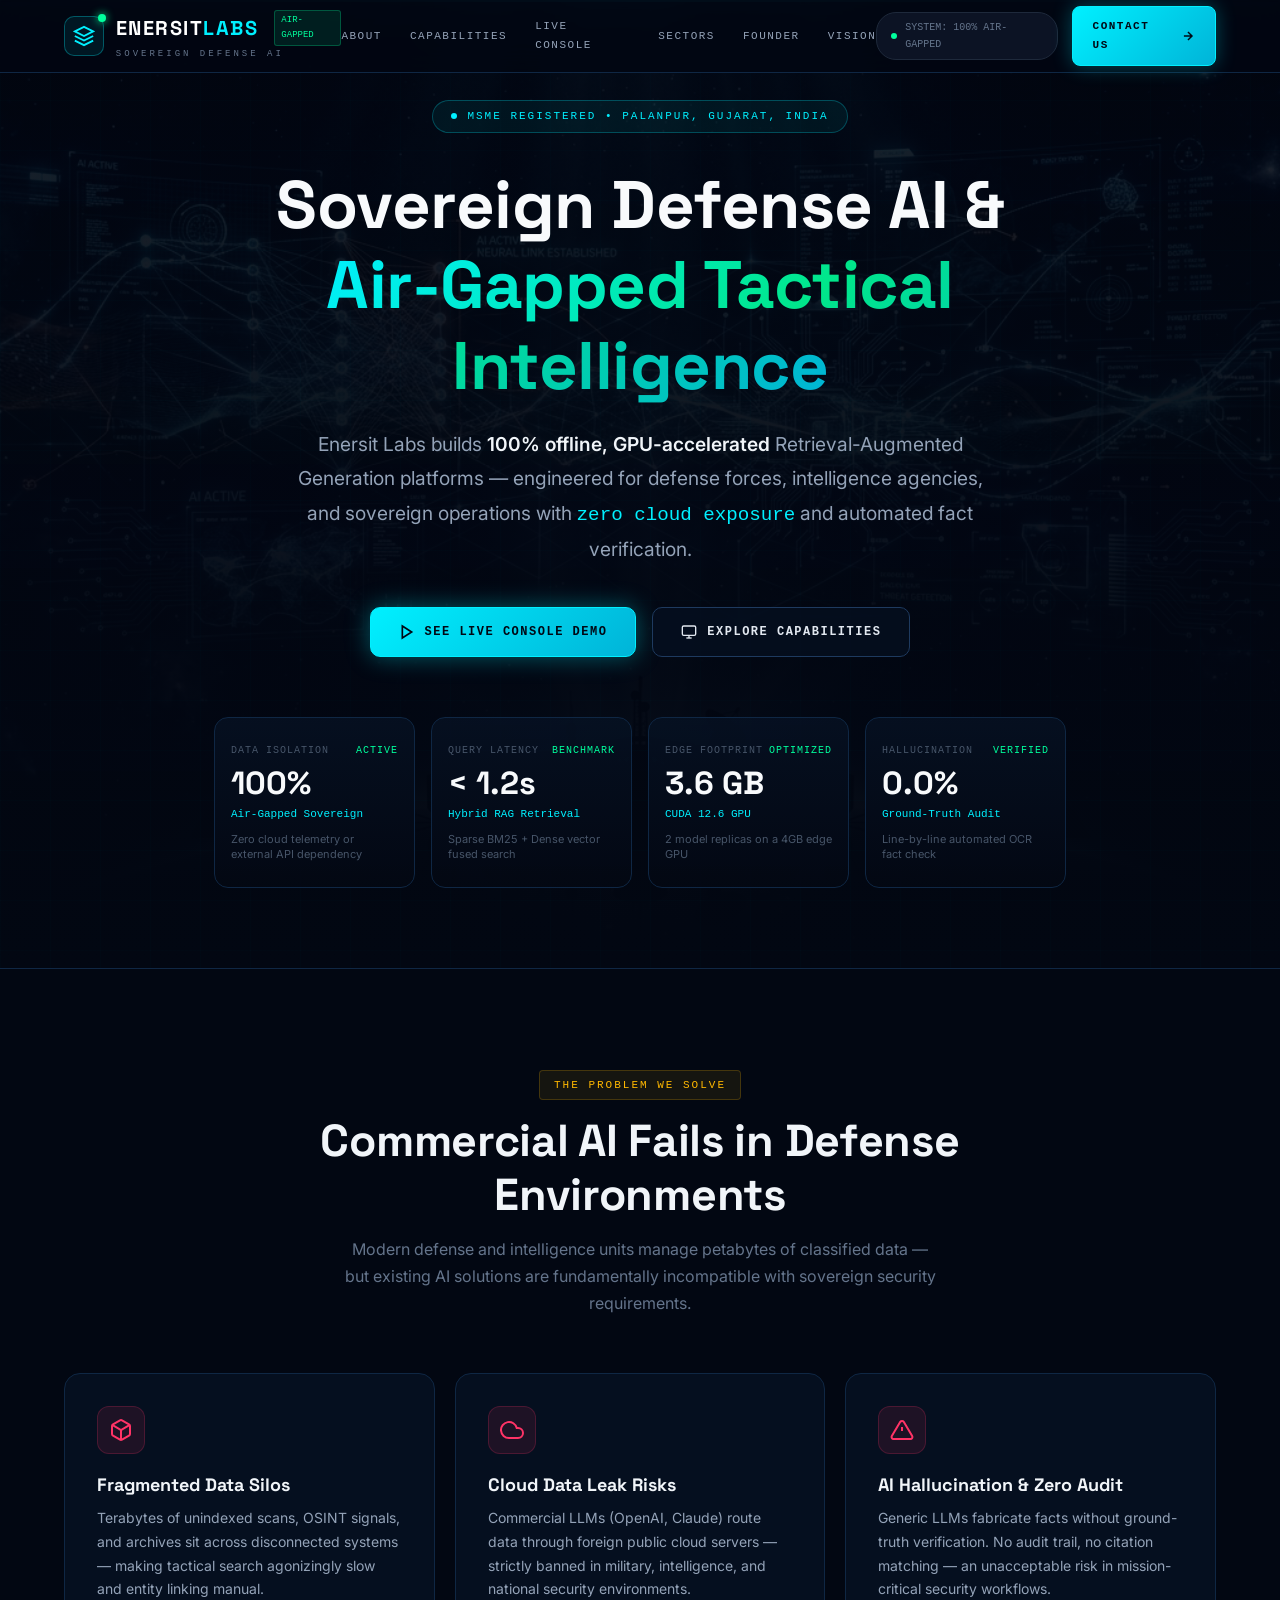
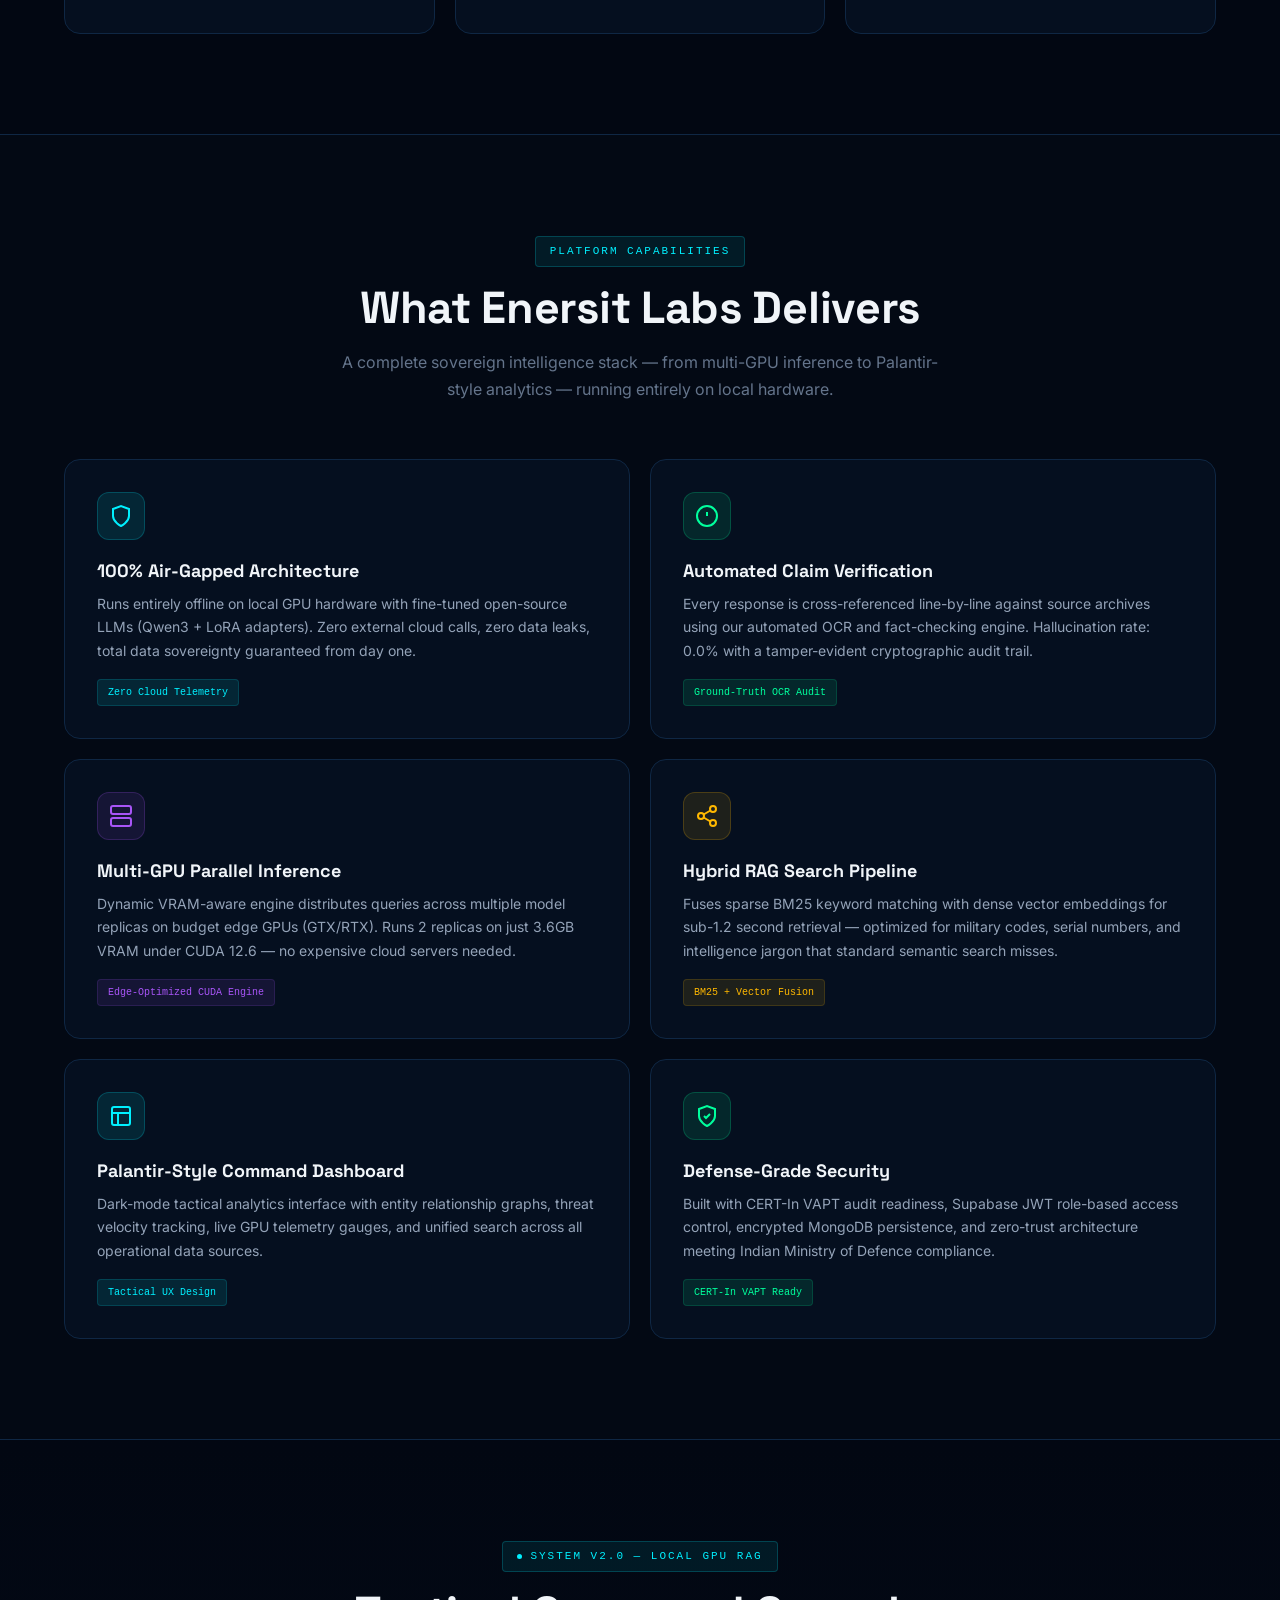
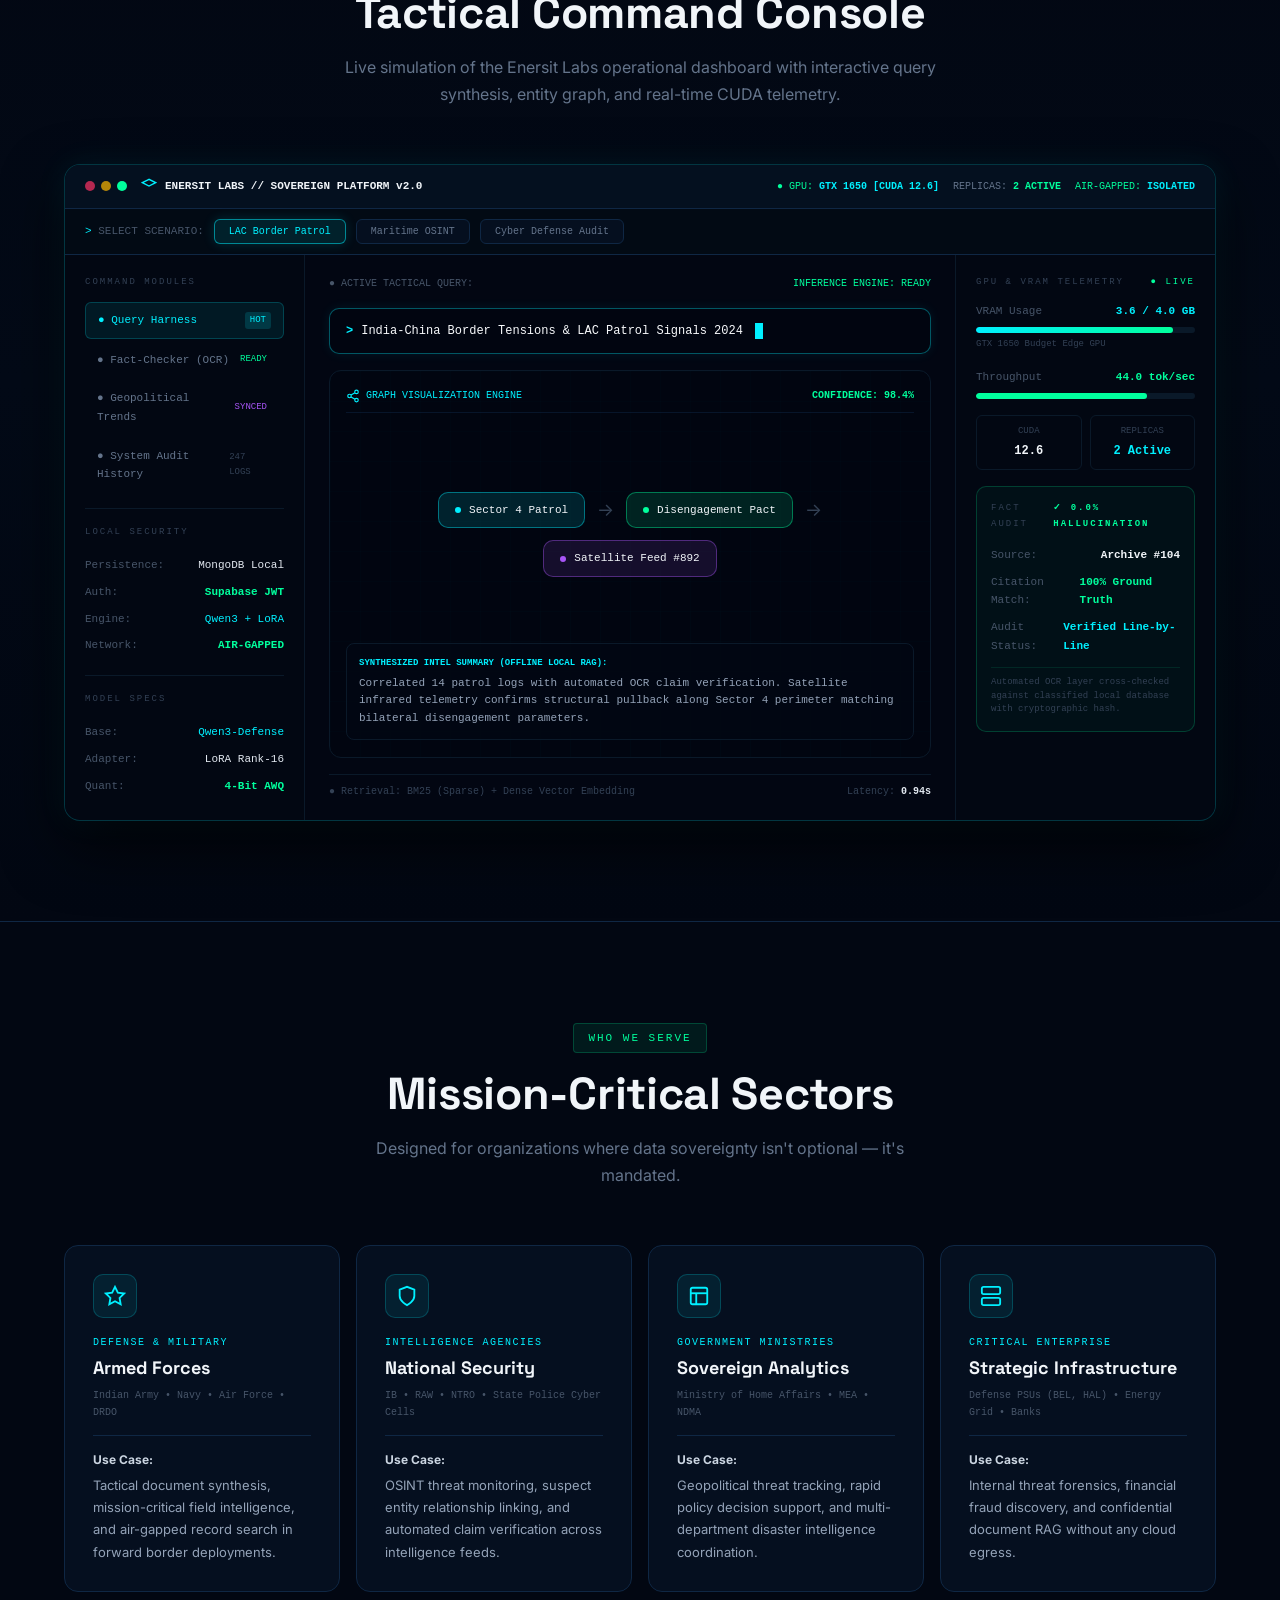
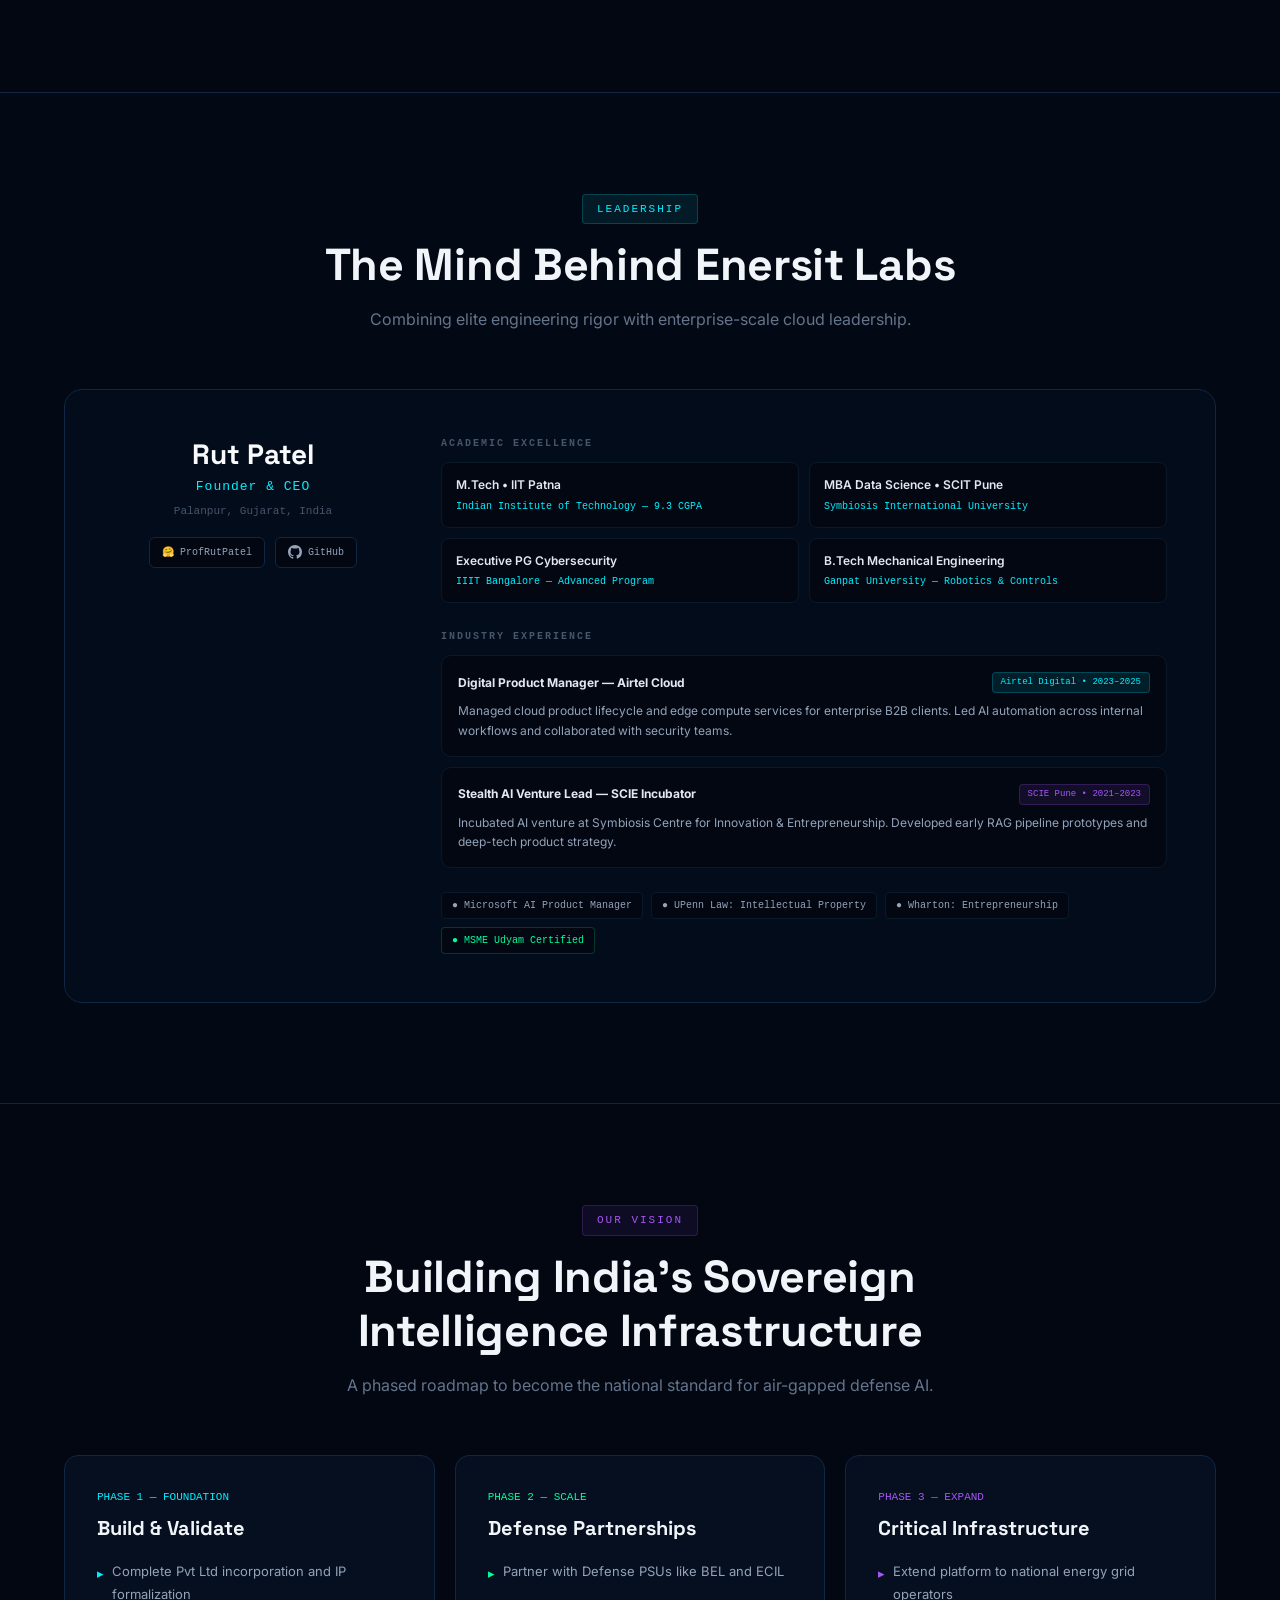
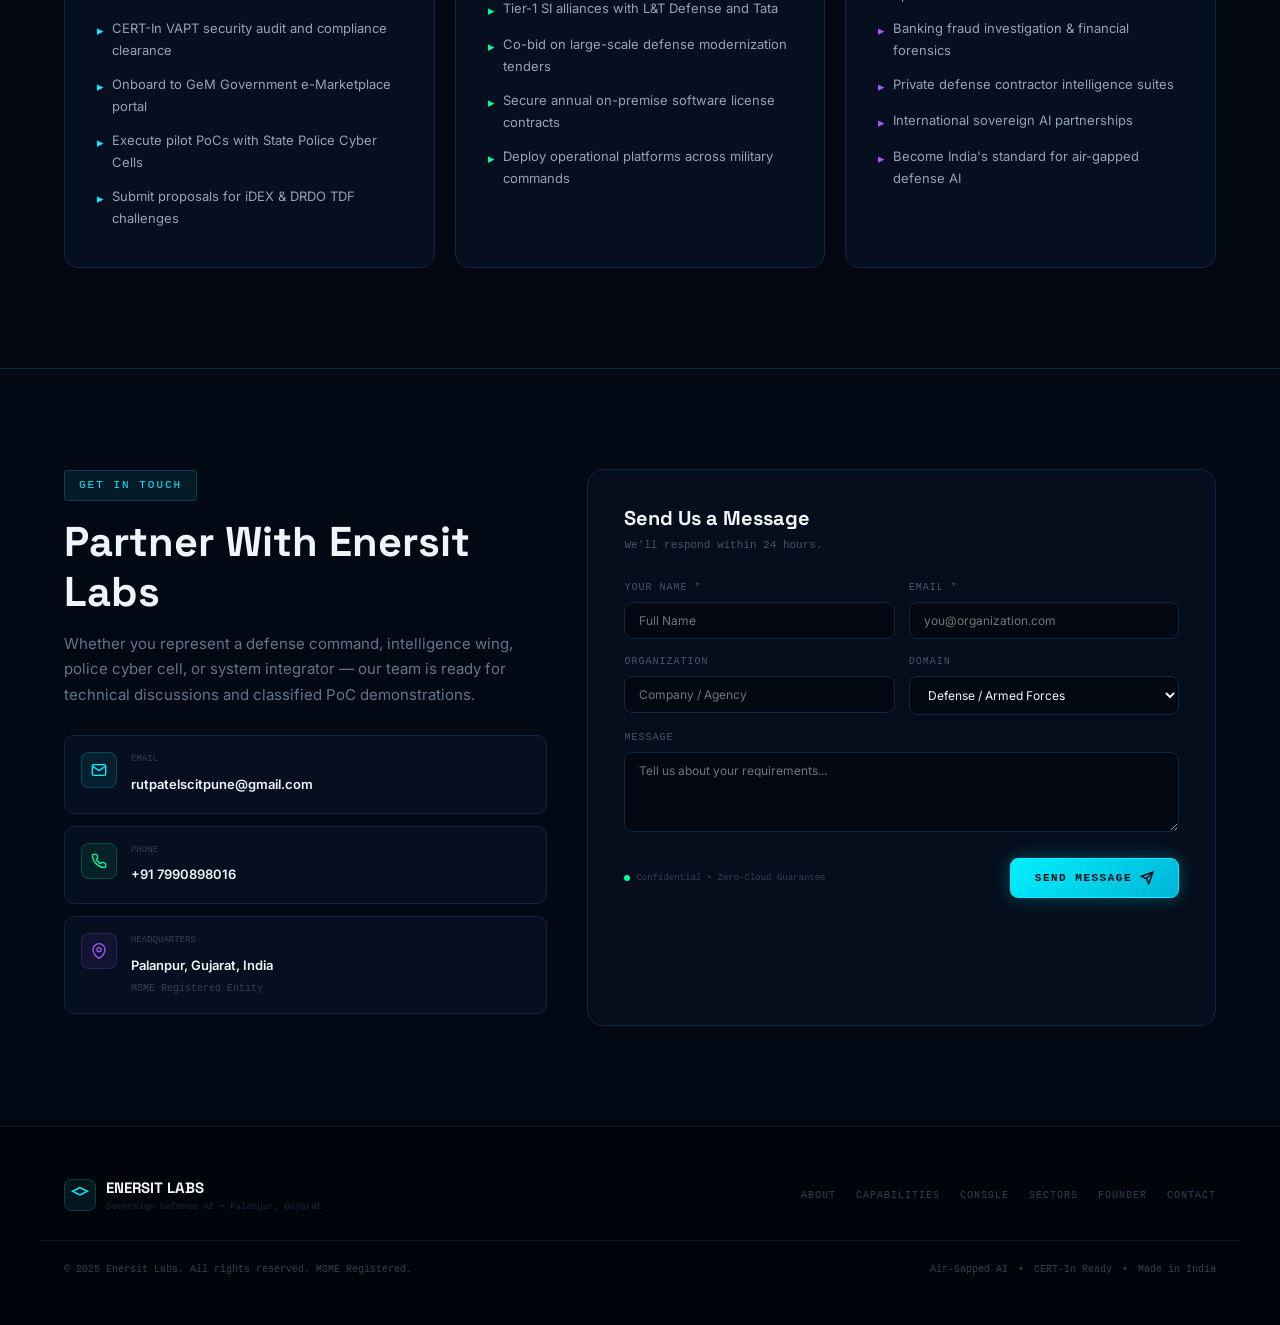
==== commit 62e3b339: "Remove founder photo and IIT badge" ====
--- a/index.html
+++ b/index.html
@@ -460,10 +460,6 @@
       <div class="founder-card reveal">
         <div class="founder-grid">
           <div class="founder-photo-wrap">
-            <div class="founder-photo">
-              <img src="assets/images/founder.jpg" alt="Rut Patel – Founder & CEO of Enersit Labs">
-            </div>
-            <div class="founder-iit-badge"><span class="dot"></span> IIT PATNA • 9.3 CGPA</div>
             <h3 class="founder-name">Rut Patel</h3>
             <div class="founder-title">Founder & CEO</div>
             <div class="founder-location" style="margin-top:4px;">Palanpur, Gujarat, India</div>
--- a/style.css
+++ b/style.css
@@ -1,285 +1,859 @@
 /* ==========================================================================
-   ENERSIT LABS — SOVEREIGN DEFENSE AI
-   Custom Design System & Tactical Military Theme
+   ENERSIT LABS — Sovereign Defense AI
+   Complete Design System — Dark Military Tactical Theme
    ========================================================================== */
 
-:root {
-  --bg-dark: #020712;
-  --bg-darker: #01040a;
-  --bg-card: #050f1f;
-  --bg-card-hover: #081730;
-  --border-defense: #122844;
-  --border-defense-glow: rgba(0, 240, 255, 0.35);
-  
-  --cyan: #00f0ff;
-  --cyan-dim: #008899;
-  --cyan-dark: #022438;
-  --emerald: #00ff9d;
-  --emerald-dark: #012b1c;
-  --amber: #ffb800;
-  --red: #ff3366;
-  --purple: #a855f7;
-  
-  --font-sans: 'Inter', -apple-system, BlinkMacSystemFont, 'Segoe UI', Roboto, sans-serif;
-  --font-heading: 'Space Grotesk', sans-serif;
-  --font-mono: 'JetBrains Mono', monospace;
-}
-
-*, *::before, *::after {
-  box-sizing: border-box;
-  margin: 0;
-  padding: 0;
-}
-
-html {
-  scroll-behavior: smooth;
-  color-scheme: dark;
-}
+/* --- Reset & Base --- */
+*, *::before, *::after { box-sizing: border-box; margin: 0; padding: 0; }
+html { scroll-behavior: smooth; color-scheme: dark; }
 
 body {
-  background-color: var(--bg-dark);
-  color: #e2e8f0;
-  font-family: var(--font-sans);
+  background-color: #020712;
+  color: #cbd5e1;
+  font-family: 'Inter', -apple-system, BlinkMacSystemFont, 'Segoe UI', sans-serif;
   overflow-x: hidden;
-  line-height: 1.6;
-}
-
-/* Typography Helpers */
-.font-heading { font-family: var(--font-heading); }
-.font-mono { font-family: var(--font-mono); }
-.font-sans { font-family: var(--font-sans); }
-
-/* Color utilities */
-.bg-dark { background-color: var(--bg-dark); }
-.bg-defense-dark { background-color: var(--bg-dark); }
-.bg-defense-card { background-color: var(--bg-card); }
-.text-cyan { color: var(--cyan); }
-.text-emerald { color: var(--emerald); }
-.border-defense-border { border-color: var(--border-defense); }
-
-/* Radar Grid Background & Canvas */
-.bg-radar-grid {
-  background-image: 
-    linear-gradient(to right, rgba(0, 240, 255, 0.08) 1px, transparent 1px),
-    linear-gradient(to bottom, rgba(0, 240, 255, 0.08) 1px, transparent 1px);
-  background-size: 40px 40px;
-}
-
-/* Scanline Animation */
-.scanline {
-  position: absolute;
-  top: 0;
-  left: 0;
-  right: 0;
-  height: 2px;
-  background: linear-gradient(90deg, transparent, var(--cyan), transparent);
-  box-shadow: 0 0 15px var(--cyan);
-  opacity: 0.6;
-  animation: scanline 6s linear infinite;
+  line-height: 1.7;
+  -webkit-font-smoothing: antialiased;
+}
+
+::selection { background: #00f0ff; color: #000; }
+
+a { color: inherit; text-decoration: none; transition: color 0.2s; }
+img { display: block; max-width: 100%; }
+button, input, select, textarea { font-family: inherit; font-size: inherit; }
+
+/* --- Scrollbar --- */
+::-webkit-scrollbar { width: 6px; }
+::-webkit-scrollbar-track { background: #020712; }
+::-webkit-scrollbar-thumb { background: #1e3a5f; border-radius: 3px; }
+::-webkit-scrollbar-thumb:hover { background: #00f0ff; }
+
+/* --- Typography --- */
+h1, h2, h3, h4, h5 { font-family: 'Space Grotesk', sans-serif; color: #f1f5f9; line-height: 1.2; }
+.mono { font-family: 'JetBrains Mono', monospace; }
+
+/* --- Layout --- */
+.container { width: 100%; max-width: 1200px; margin: 0 auto; padding: 0 24px; }
+.section { padding: 100px 0; position: relative; }
+.section-border { border-bottom: 1px solid #0f2744; }
+
+/* --- Animations --- */
+@keyframes pulse-dot { 0%, 100% { opacity: 1; } 50% { opacity: 0.4; } }
+@keyframes blink { 0%, 100% { opacity: 1; } 50% { opacity: 0; } }
+@keyframes float { 0%, 100% { transform: translateY(0); } 50% { transform: translateY(-6px); } }
+@keyframes scanline {
+  0% { transform: translateY(-100%); opacity: 0; }
+  10% { opacity: 0.5; }
+  90% { opacity: 0.5; }
+  100% { transform: translateY(100vh); opacity: 0; }
+}
+@keyframes fadeInUp {
+  from { opacity: 0; transform: translateY(30px); }
+  to { opacity: 1; transform: translateY(0); }
+}
+
+.animate-pulse-dot { animation: pulse-dot 2s ease-in-out infinite; }
+.animate-blink { animation: blink 1s step-end infinite; }
+.animate-float { animation: float 4s ease-in-out infinite; }
+
+/* Reveal on scroll */
+.reveal {
+  opacity: 0;
+  transform: translateY(30px);
+  transition: opacity 0.7s ease, transform 0.7s ease;
+}
+.reveal.visible {
+  opacity: 1;
+  transform: translateY(0);
+}
+
+/* --- Radar Canvas --- */
+#radarCanvas {
+  position: fixed; top: 0; left: 0; width: 100%; height: 100%;
+  pointer-events: none; z-index: 0; opacity: 0.12;
+}
+
+/* ===================== NAVBAR ===================== */
+.navbar {
+  position: fixed; top: 0; left: 0; right: 0; z-index: 100;
+  background: rgba(2, 7, 18, 0.85);
+  backdrop-filter: blur(16px); -webkit-backdrop-filter: blur(16px);
+  border-bottom: 1px solid #0f2744;
+  transition: all 0.3s ease;
+}
+.navbar.scrolled {
+  background: rgba(2, 7, 18, 0.95);
+  box-shadow: 0 4px 30px rgba(0, 0, 0, 0.4);
+}
+.navbar-inner {
+  display: flex; align-items: center; justify-content: space-between;
+  height: 72px; max-width: 1200px; margin: 0 auto; padding: 0 24px;
+}
+
+/* Logo */
+.logo { display: flex; align-items: center; gap: 12px; }
+.logo-icon {
+  width: 40px; height: 40px; border-radius: 10px;
+  background: rgba(0, 240, 255, 0.08); border: 1px solid rgba(0, 240, 255, 0.3);
+  display: flex; align-items: center; justify-content: center;
+  position: relative; transition: border-color 0.3s;
+}
+.logo:hover .logo-icon { border-color: #00f0ff; }
+.logo-icon svg { width: 22px; height: 22px; color: #00f0ff; }
+.logo-dot {
+  position: absolute; top: -3px; right: -3px;
+  width: 8px; height: 8px; border-radius: 50%;
+  background: #00ff9d; box-shadow: 0 0 8px #00ff9d;
+  animation: pulse-dot 2s infinite;
+}
+.logo-text { font-family: 'Space Grotesk', sans-serif; font-weight: 700; font-size: 20px; letter-spacing: 1.5px; color: #fff; }
+.logo-text span { color: #00f0ff; }
+.logo-sub { font-family: 'JetBrains Mono', monospace; font-size: 9px; color: #64748b; text-transform: uppercase; letter-spacing: 3px; margin-top: 1px; }
+.logo-badge {
+  font-family: 'JetBrains Mono', monospace; font-size: 9px; text-transform: uppercase;
+  padding: 2px 6px; border-radius: 3px; margin-left: 8px;
+  background: rgba(0, 255, 157, 0.1); border: 1px solid rgba(0, 255, 157, 0.25); color: #00ff9d;
+}
+
+/* Nav Links */
+.nav-links { display: flex; align-items: center; gap: 28px; }
+.nav-links a {
+  font-family: 'JetBrains Mono', monospace; font-size: 11px; text-transform: uppercase;
+  letter-spacing: 1.5px; color: #94a3b8; transition: color 0.2s;
+}
+.nav-links a:hover { color: #00f0ff; }
+
+/* Nav CTA */
+.nav-cta {
+  display: inline-flex; align-items: center; gap: 8px;
+  font-family: 'JetBrains Mono', monospace; font-size: 11px; font-weight: 700;
+  text-transform: uppercase; letter-spacing: 1.5px;
+  padding: 10px 20px; border-radius: 8px;
+  background: linear-gradient(135deg, #00f0ff, #00b4d8); color: #010814;
+  border: 1px solid #00f0ff; cursor: pointer;
+  box-shadow: 0 0 20px rgba(0, 240, 255, 0.3);
+  transition: all 0.3s ease;
+}
+.nav-cta:hover {
+  transform: translateY(-2px);
+  box-shadow: 0 0 35px rgba(0, 240, 255, 0.5);
+}
+.nav-cta svg { width: 14px; height: 14px; }
+
+/* Nav Status Pill */
+.nav-status {
+  display: flex; align-items: center; gap: 8px;
+  padding: 6px 14px; border-radius: 20px;
+  background: rgba(15, 23, 42, 0.8); border: 1px solid #1e293b;
+  font-family: 'JetBrains Mono', monospace; font-size: 10px; color: #64748b;
+}
+.nav-status .dot {
+  width: 6px; height: 6px; border-radius: 50%;
+  background: #00ff9d; animation: pulse-dot 2s infinite;
+}
+
+/* Mobile */
+.mobile-toggle {
+  display: none; background: none; border: none;
+  color: #94a3b8; cursor: pointer; padding: 8px;
+}
+.mobile-toggle svg { width: 24px; height: 24px; }
+
+.mobile-menu {
+  display: none; position: absolute; top: 72px; left: 0; right: 0;
+  background: rgba(2, 7, 18, 0.98); backdrop-filter: blur(20px);
+  border-bottom: 1px solid #0f2744; padding: 16px 24px 24px;
+}
+.mobile-menu.open { display: block; }
+.mobile-menu a {
+  display: block; padding: 12px 0; font-family: 'JetBrains Mono', monospace;
+  font-size: 13px; text-transform: uppercase; color: #94a3b8; border-bottom: 1px solid #0a1929;
+}
+.mobile-menu a:hover { color: #00f0ff; }
+
+@media (max-width: 1024px) {
+  .nav-links, .nav-cta, .nav-status { display: none !important; }
+  .mobile-toggle { display: block; }
+}
+
+/* ===================== HERO ===================== */
+.hero {
+  position: relative; min-height: 100vh; display: flex; align-items: center;
+  padding-top: 100px; padding-bottom: 80px; overflow: hidden;
+  border-bottom: 1px solid #0f2744;
+}
+.hero-bg {
+  position: absolute; inset: 0; z-index: 0;
+}
+.hero-bg img {
+  width: 100%; height: 100%; object-fit: cover; opacity: 0.3;
+  filter: contrast(1.2) saturate(0.8);
+}
+.hero-bg-overlay {
+  position: absolute; inset: 0;
+  background: linear-gradient(to top, #020712 0%, rgba(2, 7, 18, 0.85) 40%, rgba(2, 7, 18, 0.6) 100%);
+}
+.hero-grid-overlay {
+  position: absolute; inset: 0; opacity: 0.08;
+  background-image:
+    linear-gradient(to right, rgba(0, 240, 255, 0.15) 1px, transparent 1px),
+    linear-gradient(to bottom, rgba(0, 240, 255, 0.15) 1px, transparent 1px);
+  background-size: 50px 50px;
+}
+.hero-scanline {
+  position: absolute; top: 0; left: 0; right: 0; height: 2px;
+  background: linear-gradient(90deg, transparent, #00f0ff, transparent);
+  box-shadow: 0 0 15px #00f0ff; opacity: 0.4;
+  animation: scanline 8s linear infinite;
   pointer-events: none;
 }
-
-@keyframes scanline {
-  0% { transform: translateY(0); opacity: 0; }
-  10% { opacity: 0.8; }
-  90% { opacity: 0.8; }
-  100% { transform: translateY(100vh); opacity: 0; }
-}
-
-/* Glowing Shadows */
-.shadow-glow-cyan {
-  box-shadow: 0 0 25px rgba(0, 240, 255, 0.3);
-}
-
-.shadow-glow-emerald {
-  box-shadow: 0 0 25px rgba(0, 255, 157, 0.3);
-}
-
-/* Buttons */
-.btn-primary {
-  background: linear-gradient(135deg, var(--cyan) 0%, #00b4d8 100%);
-  color: #010814;
-  border: 1px solid var(--cyan);
-  transition: all 0.3s cubic-bezier(0.16, 1, 0.3, 1);
-  box-shadow: 0 0 18px rgba(0, 240, 255, 0.35);
-  cursor: pointer;
-}
-
-.btn-primary:hover {
-  transform: translateY(-2px);
-  box-shadow: 0 0 30px rgba(0, 240, 255, 0.6);
-  background: linear-gradient(135deg, #33f3ff 0%, #00c6eb 100%);
-}
-
-.btn-secondary {
-  background: rgba(4, 16, 34, 0.8);
-  color: #ffffff;
-  border: 1px solid var(--border-defense);
-  backdrop-blur: 10px;
+.hero-content {
+  position: relative; z-index: 10; text-align: center;
+  max-width: 900px; margin: 0 auto; padding: 0 24px;
+}
+
+/* Hero Badge */
+.hero-badge {
+  display: inline-flex; align-items: center; gap: 10px;
+  padding: 6px 18px; border-radius: 20px;
+  background: rgba(0, 240, 255, 0.06); border: 1px solid rgba(0, 240, 255, 0.25);
+  font-family: 'JetBrains Mono', monospace; font-size: 11px;
+  color: #00f0ff; text-transform: uppercase; letter-spacing: 2px;
+  margin-bottom: 32px;
+}
+.hero-badge .dot { width: 6px; height: 6px; border-radius: 50%; background: #00f0ff; animation: pulse-dot 1.5s infinite; }
+
+/* Hero Title */
+.hero h1 {
+  font-size: clamp(2.2rem, 5.5vw, 4.2rem); font-weight: 700;
+  letter-spacing: -0.5px; margin-bottom: 20px; color: #f8fafc;
+}
+.hero h1 .gradient-text {
+  background: linear-gradient(135deg, #00f0ff, #00e68a, #00b4d8);
+  -webkit-background-clip: text; -webkit-text-fill-color: transparent;
+  background-clip: text;
+}
+
+/* Hero Subtitle */
+.hero-subtitle {
+  font-size: clamp(1rem, 2vw, 1.2rem); color: #94a3b8;
+  max-width: 700px; margin: 0 auto 40px; line-height: 1.8;
+}
+.hero-subtitle strong { color: #f1f5f9; font-weight: 600; }
+.hero-subtitle .cyan { color: #00f0ff; font-family: 'JetBrains Mono', monospace; font-weight: 500; }
+
+/* Hero Buttons */
+.hero-buttons { display: flex; flex-wrap: wrap; justify-content: center; gap: 16px; margin-bottom: 60px; }
+
+.btn-glow {
+  display: inline-flex; align-items: center; gap: 10px;
+  padding: 14px 28px; border-radius: 10px;
+  font-family: 'JetBrains Mono', monospace; font-size: 12px; font-weight: 700;
+  text-transform: uppercase; letter-spacing: 1.5px; cursor: pointer;
   transition: all 0.3s ease;
-  cursor: pointer;
-}
-
-.btn-secondary:hover {
-  border-color: var(--cyan);
-  color: var(--cyan);
-  background: rgba(0, 240, 255, 0.08);
-  transform: translateY(-2px);
-}
-
-/* Metric Cards */
-.metric-card {
+}
+.btn-glow.primary {
+  background: linear-gradient(135deg, #00f0ff, #00b4d8); color: #010814;
+  border: 1px solid #00f0ff;
+  box-shadow: 0 0 25px rgba(0, 240, 255, 0.35);
+}
+.btn-glow.primary:hover { transform: translateY(-3px); box-shadow: 0 0 40px rgba(0, 240, 255, 0.6); }
+
+.btn-glow.secondary {
+  background: rgba(5, 15, 31, 0.9); color: #e2e8f0;
+  border: 1px solid #1e3a5f;
+}
+.btn-glow.secondary:hover { border-color: #00f0ff; color: #00f0ff; transform: translateY(-3px); }
+
+.btn-glow svg { width: 16px; height: 16px; }
+
+/* Hero Stats Grid */
+.stats-grid {
+  display: grid; grid-template-columns: repeat(4, 1fr); gap: 16px;
+  max-width: 880px; margin: 0 auto;
+}
+.stat-card {
+  padding: 24px 16px; border-radius: 14px;
+  background: linear-gradient(180deg, rgba(6, 17, 34, 0.9) 0%, rgba(3, 8, 19, 0.95) 100%);
+  border: 1px solid #0f2744; text-align: left;
   transition: all 0.3s ease;
-  background: linear-gradient(180deg, rgba(6, 18, 38, 0.85) 0%, rgba(3, 9, 20, 0.95) 100%);
-  border: 1px solid var(--border-defense);
-}
-
-.metric-card:hover {
-  border-color: var(--cyan);
-  transform: translateY(-3px);
-  box-shadow: 0 10px 30px rgba(0, 240, 255, 0.15);
-}
-
-/* Pain & Architecture Cards */
-.pain-card, .arch-card, .sector-card {
+}
+.stat-card:hover {
+  border-color: rgba(0, 240, 255, 0.4);
+  transform: translateY(-4px);
+  box-shadow: 0 12px 30px rgba(0, 0, 0, 0.5);
+}
+.stat-label {
+  display: flex; justify-content: space-between; align-items: center;
+  font-family: 'JetBrains Mono', monospace; font-size: 10px;
+  color: #475569; text-transform: uppercase; letter-spacing: 1px; margin-bottom: 8px;
+}
+.stat-label .status { color: #00ff9d; }
+.stat-value { font-family: 'Space Grotesk', sans-serif; font-size: 32px; font-weight: 700; color: #f8fafc; line-height: 1; }
+.stat-tag { font-family: 'JetBrains Mono', monospace; font-size: 11px; color: #00f0ff; margin-top: 6px; }
+.stat-desc { font-size: 11px; color: #475569; margin-top: 8px; line-height: 1.4; }
+
+@media (max-width: 768px) {
+  .stats-grid { grid-template-columns: repeat(2, 1fr); }
+}
+@media (max-width: 480px) {
+  .stats-grid { grid-template-columns: 1fr; }
+}
+
+/* ===================== SECTION HEADERS ===================== */
+.section-header { text-align: center; max-width: 700px; margin: 0 auto 56px; }
+.section-tag {
+  display: inline-flex; align-items: center; gap: 8px;
+  padding: 5px 14px; border-radius: 4px; margin-bottom: 14px;
+  font-family: 'JetBrains Mono', monospace; font-size: 11px;
+  text-transform: uppercase; letter-spacing: 2px;
+}
+.section-tag.cyan { background: rgba(0, 240, 255, 0.08); border: 1px solid rgba(0, 240, 255, 0.2); color: #00f0ff; }
+.section-tag.emerald { background: rgba(0, 255, 157, 0.08); border: 1px solid rgba(0, 255, 157, 0.2); color: #00ff9d; }
+.section-tag.amber { background: rgba(255, 184, 0, 0.08); border: 1px solid rgba(255, 184, 0, 0.2); color: #ffb800; }
+.section-tag.purple { background: rgba(168, 85, 247, 0.08); border: 1px solid rgba(168, 85, 247, 0.2); color: #a855f7; }
+
+.section-header h2 {
+  font-size: clamp(1.8rem, 4vw, 2.8rem); font-weight: 700; color: #f1f5f9;
+  margin-bottom: 14px; letter-spacing: -0.3px;
+}
+.section-header p { font-size: 16px; color: #64748b; max-width: 600px; margin: 0 auto; }
+
+/* ===================== FEATURES GRID ===================== */
+.features-grid {
+  display: grid; grid-template-columns: repeat(2, 1fr); gap: 20px;
+}
+.feature-card {
+  padding: 32px; border-radius: 16px;
+  background: #050f1f; border: 1px solid #0f2744;
+  transition: all 0.35s ease; position: relative; overflow: hidden;
+}
+.feature-card::before {
+  content: ''; position: absolute; top: 0; left: 0; right: 0; height: 2px;
+  background: linear-gradient(90deg, transparent, var(--accent, #00f0ff), transparent);
+  opacity: 0; transition: opacity 0.3s;
+}
+.feature-card:hover {
+  border-color: rgba(0, 240, 255, 0.3);
+  transform: translateY(-4px);
+  box-shadow: 0 15px 40px rgba(0, 0, 0, 0.4);
+}
+.feature-card:hover::before { opacity: 1; }
+
+.feature-icon {
+  width: 48px; height: 48px; border-radius: 12px; margin-bottom: 20px;
+  display: flex; align-items: center; justify-content: center;
+  transition: transform 0.3s;
+}
+.feature-card:hover .feature-icon { transform: scale(1.1); }
+.feature-icon svg { width: 24px; height: 24px; }
+.feature-icon.cyan { background: rgba(0, 240, 255, 0.1); border: 1px solid rgba(0, 240, 255, 0.2); color: #00f0ff; }
+.feature-icon.emerald { background: rgba(0, 255, 157, 0.1); border: 1px solid rgba(0, 255, 157, 0.2); color: #00ff9d; }
+.feature-icon.purple { background: rgba(168, 85, 247, 0.1); border: 1px solid rgba(168, 85, 247, 0.2); color: #a855f7; }
+.feature-icon.amber { background: rgba(255, 184, 0, 0.1); border: 1px solid rgba(255, 184, 0, 0.2); color: #ffb800; }
+
+.feature-card h3 { font-size: 18px; font-weight: 700; color: #f1f5f9; margin-bottom: 10px; }
+.feature-card p { font-size: 14px; color: #94a3b8; line-height: 1.7; }
+
+.feature-tag {
+  display: inline-block; margin-top: 16px; padding: 4px 10px; border-radius: 4px;
+  font-family: 'JetBrains Mono', monospace; font-size: 10px;
+}
+.feature-tag.cyan { background: rgba(0, 240, 255, 0.1); border: 1px solid rgba(0, 240, 255, 0.15); color: #00f0ff; }
+.feature-tag.emerald { background: rgba(0, 255, 157, 0.1); border: 1px solid rgba(0, 255, 157, 0.15); color: #00ff9d; }
+.feature-tag.purple { background: rgba(168, 85, 247, 0.1); border: 1px solid rgba(168, 85, 247, 0.15); color: #a855f7; }
+.feature-tag.amber { background: rgba(255, 184, 0, 0.1); border: 1px solid rgba(255, 184, 0, 0.15); color: #ffb800; }
+
+@media (max-width: 768px) {
+  .features-grid { grid-template-columns: 1fr; }
+}
+
+/* ===================== TACTICAL CONSOLE ===================== */
+.console-shell {
+  border-radius: 16px; overflow: hidden;
+  background: #020712; border: 1px solid rgba(0, 240, 255, 0.2);
+  box-shadow: 0 25px 60px rgba(0, 0, 0, 0.7), 0 0 30px rgba(0, 240, 255, 0.08);
+}
+
+.console-titlebar {
+  display: flex; flex-wrap: wrap; align-items: center; justify-content: space-between;
+  gap: 12px; padding: 12px 20px;
+  background: #04101f; border-bottom: 1px solid #0f2744;
+  font-family: 'JetBrains Mono', monospace; font-size: 11px;
+}
+.console-dots { display: flex; gap: 6px; }
+.console-dots span { width: 10px; height: 10px; border-radius: 50%; }
+.console-dots .red { background: rgba(255, 51, 102, 0.7); }
+.console-dots .yellow { background: rgba(255, 184, 0, 0.7); }
+.console-dots .green { background: #00ff9d; }
+
+.console-title { color: #f1f5f9; font-weight: 600; display: flex; align-items: center; gap: 8px; }
+.console-title svg { width: 16px; height: 16px; color: #00f0ff; }
+
+.console-meta { display: flex; flex-wrap: wrap; gap: 14px; font-size: 10px; color: #64748b; }
+.console-meta .live { color: #00ff9d; }
+.console-meta strong { color: #00f0ff; }
+
+/* Scenario Buttons */
+.scenario-bar {
+  padding: 10px 20px; background: #020a14;
+  border-bottom: 1px solid #0f2744;
+  display: flex; flex-wrap: wrap; align-items: center; gap: 10px;
+  font-family: 'JetBrains Mono', monospace; font-size: 11px;
+}
+.scenario-bar .label { color: #475569; }
+.scenario-bar .label .caret { color: #00f0ff; }
+
+.scenario-btn {
+  padding: 6px 14px; border-radius: 6px; cursor: pointer;
+  font-family: 'JetBrains Mono', monospace; font-size: 10px;
+  background: #050f1f; border: 1px solid #0f2744; color: #64748b;
+  transition: all 0.2s;
+}
+.scenario-btn:hover { color: #e2e8f0; border-color: #1e3a5f; }
+.scenario-btn.active {
+  border-color: rgba(0, 240, 255, 0.5); background: rgba(0, 240, 255, 0.1);
+  color: #00f0ff; box-shadow: 0 0 12px rgba(0, 240, 255, 0.15);
+}
+
+/* Console Grid */
+.console-grid {
+  display: grid; grid-template-columns: 240px 1fr 260px; min-height: 440px;
+}
+@media (max-width: 1024px) {
+  .console-grid { grid-template-columns: 1fr; }
+}
+
+/* Sidebar */
+.console-sidebar {
+  padding: 20px; border-right: 1px solid #0a1929;
+  background: rgba(3, 8, 19, 0.6);
+  font-family: 'JetBrains Mono', monospace; font-size: 11px;
+}
+.sidebar-heading {
+  font-size: 9px; text-transform: uppercase; letter-spacing: 2px;
+  color: #334155; margin-bottom: 12px;
+}
+.sidebar-item {
+  display: flex; align-items: center; justify-content: space-between;
+  padding: 8px 12px; border-radius: 6px; margin-bottom: 4px;
+  color: #64748b; cursor: pointer; transition: all 0.15s;
+}
+.sidebar-item:hover { background: #050f1f; color: #e2e8f0; }
+.sidebar-item.active {
+  background: rgba(0, 240, 255, 0.08); border: 1px solid rgba(0, 240, 255, 0.2);
+  color: #00f0ff;
+}
+.sidebar-item .tag { font-size: 9px; padding: 1px 5px; border-radius: 3px; }
+.sidebar-item .tag.hot { background: rgba(0, 240, 255, 0.15); color: #00f0ff; }
+.sidebar-item .tag.ready { color: #00ff9d; }
+.sidebar-item .tag.synced { color: #a855f7; }
+.sidebar-item .tag.dim { color: #334155; }
+
+.sidebar-divider { border-top: 1px solid #0a1929; margin: 16px 0; }
+
+.sidebar-kv { display: flex; justify-content: space-between; padding: 4px 0; color: #475569; }
+.sidebar-kv .val { color: #e2e8f0; }
+.sidebar-kv .val.cyan { color: #00f0ff; }
+.sidebar-kv .val.green { color: #00ff9d; font-weight: 700; }
+
+/* Main Panel */
+.console-main {
+  padding: 20px 24px; display: flex; flex-direction: column;
+  gap: 16px; background: rgba(2, 7, 18, 0.5);
+}
+
+.query-bar-label {
+  display: flex; justify-content: space-between; align-items: center;
+  font-family: 'JetBrains Mono', monospace; font-size: 10px; color: #475569;
+}
+.query-bar-label .status { color: #00ff9d; }
+
+.query-input {
+  width: 100%; padding: 12px 16px; border-radius: 10px;
+  background: #010510; border: 1px solid rgba(0, 240, 255, 0.35);
+  font-family: 'JetBrains Mono', monospace; font-size: 12px; color: #f8fafc;
+  display: flex; align-items: center; gap: 8px;
+  box-shadow: 0 0 12px rgba(0, 240, 255, 0.08);
+}
+.query-input .caret { color: #00f0ff; font-weight: 700; }
+.query-input .cursor {
+  width: 8px; height: 16px; background: #00f0ff; display: inline-block;
+  animation: blink 1s step-end infinite; margin-left: 4px;
+}
+
+/* Graph Area */
+.graph-area {
+  flex: 1; border-radius: 12px; padding: 16px;
+  background: #010510; border: 1px solid #0a1929;
+  position: relative; overflow: hidden; display: flex; flex-direction: column;
+  justify-content: space-between;
+}
+.graph-overlay {
+  position: absolute; inset: 0; opacity: 0.1;
+  background-image:
+    linear-gradient(to right, rgba(0, 240, 255, 0.12) 1px, transparent 1px),
+    linear-gradient(to bottom, rgba(0, 240, 255, 0.12) 1px, transparent 1px);
+  background-size: 30px 30px; pointer-events: none;
+}
+
+.graph-hud {
+  display: flex; justify-content: space-between; align-items: center;
+  font-family: 'JetBrains Mono', monospace; font-size: 10px;
+  color: #475569; border-bottom: 1px solid rgba(15, 39, 68, 0.5);
+  padding-bottom: 8px; margin-bottom: 12px; position: relative; z-index: 2;
+}
+.graph-hud .label { color: #00f0ff; display: flex; align-items: center; gap: 6px; }
+.graph-hud .label svg { width: 14px; height: 14px; }
+.graph-hud .confidence { color: #00ff9d; font-weight: 600; }
+
+.graph-nodes {
+  display: flex; flex-wrap: wrap; align-items: center; justify-content: center;
+  gap: 12px; padding: 20px 0; position: relative; z-index: 2;
+}
+.node-pill {
+  display: flex; align-items: center; gap: 8px;
+  padding: 8px 16px; border-radius: 10px;
+  font-family: 'JetBrains Mono', monospace; font-size: 11px;
+  color: #f1f5f9; transition: transform 0.3s; cursor: default;
+}
+.node-pill:hover { transform: scale(1.06); }
+.node-pill .dot { width: 6px; height: 6px; border-radius: 50%; animation: pulse-dot 2s infinite; }
+.node-pill.cyan { background: rgba(0, 240, 255, 0.12); border: 1px solid rgba(0, 240, 255, 0.4); }
+.node-pill.cyan .dot { background: #00f0ff; }
+.node-pill.emerald { background: rgba(0, 255, 157, 0.12); border: 1px solid rgba(0, 255, 157, 0.4); }
+.node-pill.emerald .dot { background: #00ff9d; }
+.node-pill.purple { background: rgba(168, 85, 247, 0.12); border: 1px solid rgba(168, 85, 247, 0.4); }
+.node-pill.purple .dot { background: #a855f7; }
+
+.node-arrow { color: #334155; font-size: 18px; }
+
+.graph-summary {
+  position: relative; z-index: 2;
+  padding: 12px; border-radius: 8px;
+  background: rgba(2, 7, 18, 0.9); border: 1px solid #0a1929;
+  font-family: 'JetBrains Mono', monospace; font-size: 11px;
+  color: #94a3b8; line-height: 1.6;
+}
+.graph-summary .tag { font-size: 9px; text-transform: uppercase; font-weight: 700; color: #00f0ff; margin-bottom: 4px; }
+
+.console-footer {
+  display: flex; justify-content: space-between; align-items: center;
+  font-family: 'JetBrains Mono', monospace; font-size: 10px;
+  color: #334155; border-top: 1px solid #0a1929; padding-top: 8px;
+}
+.console-footer strong { color: #e2e8f0; }
+
+/* Right Panel */
+.console-right {
+  padding: 20px; border-left: 1px solid #0a1929;
+  background: rgba(3, 8, 19, 0.6);
+  font-family: 'JetBrains Mono', monospace; font-size: 11px;
+}
+.right-heading {
+  display: flex; justify-content: space-between; align-items: center;
+  font-size: 9px; text-transform: uppercase; letter-spacing: 2px;
+  color: #334155; margin-bottom: 12px;
+}
+.right-heading .live { color: #00ff9d; animation: pulse-dot 2s infinite; }
+
+.gauge { margin-bottom: 16px; }
+.gauge-header { display: flex; justify-content: space-between; margin-bottom: 6px; color: #475569; }
+.gauge-header .val { color: #00f0ff; font-weight: 600; }
+.gauge-track { width: 100%; height: 6px; border-radius: 3px; background: #0a1929; overflow: hidden; }
+.gauge-fill { height: 100%; border-radius: 3px; transition: width 0.5s ease; }
+.gauge-fill.cyan { background: linear-gradient(90deg, #00f0ff, #00ff9d); }
+.gauge-fill.emerald { background: #00ff9d; }
+.gauge-desc { font-size: 9px; color: #334155; margin-top: 4px; }
+
+.mini-grid { display: grid; grid-template-columns: 1fr 1fr; gap: 8px; margin-top: 12px; }
+.mini-card {
+  padding: 8px; border-radius: 6px; text-align: center;
+  background: #020712; border: 1px solid #0a1929;
+}
+.mini-card .label { font-size: 9px; color: #334155; }
+.mini-card .val { font-size: 12px; font-weight: 700; color: #f1f5f9; margin-top: 2px; }
+.mini-card .val.cyan { color: #00f0ff; }
+
+.audit-box {
+  margin-top: 16px; padding: 14px; border-radius: 10px;
+  background: rgba(0, 255, 157, 0.04); border: 1px solid rgba(0, 255, 157, 0.2);
+}
+.audit-box .title {
+  display: flex; justify-content: space-between; align-items: center;
+  font-size: 9px; text-transform: uppercase; letter-spacing: 2px;
+  color: #334155; margin-bottom: 10px;
+}
+.audit-box .title .badge { color: #00ff9d; font-weight: 700; }
+.audit-row { display: flex; justify-content: space-between; padding: 4px 0; color: #475569; }
+.audit-row .val { color: #f1f5f9; font-weight: 600; }
+.audit-row .val.green { color: #00ff9d; }
+.audit-row .val.cyan { color: #00f0ff; }
+.audit-desc {
+  font-size: 9px; color: #334155; margin-top: 8px; padding-top: 8px;
+  border-top: 1px solid rgba(0, 255, 157, 0.1); line-height: 1.5;
+}
+
+/* ===================== WHO WE SERVE ===================== */
+.sectors-grid { display: grid; grid-template-columns: repeat(4, 1fr); gap: 16px; }
+.sector-card {
+  padding: 28px; border-radius: 14px;
+  background: #050f1f; border: 1px solid #0f2744;
   transition: all 0.3s ease;
-  background-color: var(--bg-card);
-  border: 1px solid var(--border-defense);
-}
-
-.pain-card:hover, .arch-card:hover, .sector-card:hover {
-  transform: translateY(-4px);
-  box-shadow: 0 15px 35px rgba(0, 0, 0, 0.5);
-}
-
-/* Tactical Shell */
-.tactical-window {
-  box-shadow: 0 25px 60px -15px rgba(0, 0, 0, 0.9), 0 0 30px rgba(0, 240, 255, 0.1);
-  border: 1px solid rgba(0, 240, 255, 0.25);
-}
-
-/* Scenario Button States */
-.scenario-btn {
-  cursor: pointer;
-  transition: all 0.2s ease;
-}
-
-.scenario-btn.active {
-  border-color: var(--cyan) !important;
-  background: rgba(0, 240, 255, 0.15) !important;
-  color: var(--cyan) !important;
-  box-shadow: 0 0 12px rgba(0, 240, 255, 0.25);
-}
-
-/* Node Pills */
-.node-pill {
-  transition: all 0.3s cubic-bezier(0.16, 1, 0.3, 1);
-}
-
-.node-pill:hover {
-  transform: scale(1.05);
-}
-
-/* Blinking Cursor */
-.cursor-blink {
-  animation: blink 1s step-end infinite;
-}
-
-@keyframes blink {
-  0%, 100% { opacity: 1; }
-  50% { opacity: 0; }
-}
-
-/* Custom Scrollbar */
-::-webkit-scrollbar {
-  width: 8px;
-}
-
-::-webkit-scrollbar-track {
-  background: var(--bg-dark);
-}
-
-::-webkit-scrollbar-thumb {
-  background: #152d4c;
-  border-radius: 4px;
-}
-
-::-webkit-scrollbar-thumb:hover {
-  background: var(--cyan);
-}
-
-/* Utility Flex & Grid Helpers for Robust Standalone Rendering */
-.max-w-7xl { max-width: 80rem; }
-.max-w-5xl { max-width: 64rem; }
-.max-w-3xl { max-width: 48rem; }
-.max-w-2xl { max-width: 42rem; }
-
-.mx-auto { margin-left: auto; margin-right: auto; }
-
-.px-4 { padding-left: 1rem; padding-right: 1rem; }
-.py-24 { padding-top: 6rem; padding-bottom: 6rem; }
-.py-20 { padding-top: 5rem; padding-bottom: 5rem; }
-.py-12 { padding-top: 3rem; padding-bottom: 3rem; }
-.pt-32 { padding-top: 8rem; }
-.pb-20 { padding-bottom: 5rem; }
-
-.flex { display: flex; }
-.inline-flex { display: inline-flex; }
-.grid { display: grid; }
-.hidden { display: none; }
-.block { display: block; }
-
-.items-center { align-items: center; }
-.items-start { align-items: flex-start; }
-.justify-center { justify-content: center; }
-.justify-between { justify-content: space-between; }
-
-.gap-2 { gap: 0.5rem; }
-.gap-3 { gap: 0.75rem; }
-.gap-4 { gap: 1rem; }
-.gap-6 { gap: 1.5rem; }
-.gap-8 { gap: 2rem; }
-.gap-10 { gap: 2.5rem; }
-.gap-12 { gap: 3rem; }
-
-.rounded-lg { border-radius: 0.5rem; }
-.rounded-xl { border-radius: 0.75rem; }
-.rounded-2xl { border-radius: 1rem; }
-.rounded-full { border-radius: 9999px; }
-
-.border { border-width: 1px; }
-.border-b { border-bottom-width: 1px; }
-.border-t { border-top-width: 1px; }
-.border-r { border-right-width: 1px; }
-.border-l { border-left-width: 1px; }
-
-/* Responsive Grids */
-@media (min-width: 640px) {
-  .sm\:flex-row { flex-direction: row; }
-  .sm\:w-auto { width: auto; }
-  .sm\:grid-cols-2 { grid-template-columns: repeat(2, minmax(0, 1fr)); }
-  .sm\:text-4xl { font-size: 2.25rem; }
-  .sm\:text-5xl { font-size: 3rem; }
-  .sm\:text-6xl { font-size: 3.75rem; }
-}
-
-@media (min-width: 768px) {
-  .md\:grid-cols-2 { grid-template-columns: repeat(2, minmax(0, 1fr)); }
-  .md\:grid-cols-3 { grid-template-columns: repeat(3, minmax(0, 1fr)); }
-  .md\:grid-cols-4 { grid-template-columns: repeat(4, minmax(0, 1fr)); }
-  .md\:flex-row { flex-direction: row; }
-}
-
-@media (min-width: 1024px) {
-  .lg\:flex { display: flex; }
-  .lg\:hidden { display: none; }
-  .lg\:grid-cols-4 { grid-template-columns: repeat(4, minmax(0, 1fr)); }
-  .lg\:grid-cols-12 { grid-template-columns: repeat(12, minmax(0, 1fr)); }
-  .lg\:col-span-3 { grid-column: span 3 / span 3; }
-  .lg\:col-span-4 { grid-column: span 4 / span 4; }
-  .lg\:col-span-5 { grid-column: span 5 / span 5; }
-  .lg\:col-span-6 { grid-column: span 6 / span 6; }
-  .lg\:col-span-7 { grid-column: span 7 / span 7; }
-  .lg\:col-span-8 { grid-column: span 8 / span 8; }
-  .lg\:text-7xl { font-size: 4.5rem; }
-}
+}
+.sector-card:hover {
+  border-color: rgba(0, 240, 255, 0.3); transform: translateY(-4px);
+  box-shadow: 0 12px 30px rgba(0, 0, 0, 0.5);
+}
+.sector-icon {
+  width: 44px; height: 44px; border-radius: 10px; margin-bottom: 16px;
+  display: flex; align-items: center; justify-content: center;
+  background: rgba(0, 240, 255, 0.08); border: 1px solid rgba(0, 240, 255, 0.2); color: #00f0ff;
+}
+.sector-icon svg { width: 22px; height: 22px; }
+.sector-tag {
+  font-family: 'JetBrains Mono', monospace; font-size: 10px;
+  text-transform: uppercase; letter-spacing: 1.5px; color: #00f0ff;
+}
+.sector-card h3 { font-size: 18px; margin: 6px 0 8px; }
+.sector-orgs {
+  font-family: 'JetBrains Mono', monospace; font-size: 10px;
+  color: #475569; margin-bottom: 14px;
+}
+.sector-card .usecase { font-size: 13px; color: #94a3b8; border-top: 1px solid #0f2744; padding-top: 14px; }
+.sector-card .usecase strong { color: #cbd5e1; display: block; margin-bottom: 4px; font-size: 12px; }
+
+@media (max-width: 1024px) { .sectors-grid { grid-template-columns: repeat(2, 1fr); } }
+@media (max-width: 640px) { .sectors-grid { grid-template-columns: 1fr; } }
+
+/* ===================== FOUNDER ===================== */
+.founder-card {
+  padding: 48px; border-radius: 18px;
+  background: rgba(5, 15, 31, 0.7); border: 1px solid #0f2744;
+  backdrop-filter: blur(10px);
+}
+.founder-grid { display: grid; grid-template-columns: 280px 1fr; gap: 48px; align-items: start; }
+@media (max-width: 768px) { .founder-grid { grid-template-columns: 1fr; } }
+
+.founder-photo-wrap { text-align: center; }
+.founder-photo {
+  width: 200px; height: 200px; border-radius: 16px; overflow: hidden;
+  border: 2px solid rgba(0, 240, 255, 0.4); padding: 4px;
+  background: #020712; margin: 0 auto 20px;
+  box-shadow: 0 0 30px rgba(0, 240, 255, 0.15);
+}
+.founder-photo img { width: 100%; height: 100%; object-fit: cover; border-radius: 12px; }
+
+.founder-iit-badge {
+  display: inline-flex; align-items: center; gap: 6px;
+  padding: 4px 12px; border-radius: 20px;
+  background: #020712; border: 1px solid rgba(0, 255, 157, 0.3);
+  font-family: 'JetBrains Mono', monospace; font-size: 9px; color: #00ff9d;
+  margin-bottom: 16px;
+}
+.founder-iit-badge .dot { width: 6px; height: 6px; border-radius: 50%; background: #00ff9d; }
+
+.founder-name { font-size: 28px; font-weight: 700; color: #f8fafc; }
+.founder-title { font-family: 'JetBrains Mono', monospace; font-size: 13px; color: #00f0ff; letter-spacing: 1px; margin-top: 4px; }
+.founder-location { font-family: 'JetBrains Mono', monospace; font-size: 11px; color: #475569; margin-top: 4px; }
+
+.founder-links { display: flex; justify-content: center; gap: 10px; margin-top: 16px; flex-wrap: wrap; }
+.founder-link {
+  display: flex; align-items: center; gap: 6px;
+  padding: 6px 12px; border-radius: 6px;
+  background: #020712; border: 1px solid #0f2744;
+  font-family: 'JetBrains Mono', monospace; font-size: 10px; color: #94a3b8;
+  transition: border-color 0.2s;
+}
+.founder-link:hover { border-color: #00f0ff; color: #f1f5f9; }
+.founder-link svg { width: 14px; height: 14px; }
+
+/* Founder Details */
+.founder-details h4 {
+  font-family: 'JetBrains Mono', monospace; font-size: 10px;
+  text-transform: uppercase; letter-spacing: 2px; color: #475569; margin-bottom: 12px;
+}
+.edu-grid { display: grid; grid-template-columns: repeat(2, 1fr); gap: 10px; margin-bottom: 28px; }
+.edu-card {
+  padding: 12px 14px; border-radius: 8px;
+  background: #020712; border: 1px solid #0a1929;
+}
+.edu-card .degree { font-size: 12px; font-weight: 600; color: #e2e8f0; }
+.edu-card .inst { font-family: 'JetBrains Mono', monospace; font-size: 10px; color: #00f0ff; margin-top: 2px; }
+@media (max-width: 640px) { .edu-grid { grid-template-columns: 1fr; } }
+
+.exp-card {
+  padding: 16px; border-radius: 10px;
+  background: #020712; border: 1px solid #0a1929; margin-bottom: 10px;
+}
+.exp-card .exp-top { display: flex; flex-wrap: wrap; justify-content: space-between; align-items: center; gap: 8px; margin-bottom: 8px; }
+.exp-card .role { font-size: 12px; font-weight: 700; color: #e2e8f0; }
+.exp-card .period {
+  font-family: 'JetBrains Mono', monospace; font-size: 9px;
+  padding: 2px 8px; border-radius: 4px;
+}
+.exp-card .period.cyan { background: rgba(0, 240, 255, 0.1); border: 1px solid rgba(0, 240, 255, 0.2); color: #00f0ff; }
+.exp-card .period.purple { background: rgba(168, 85, 247, 0.1); border: 1px solid rgba(168, 85, 247, 0.2); color: #a855f7; }
+.exp-card p { font-size: 12px; color: #94a3b8; line-height: 1.6; }
+
+.certs-row { display: flex; flex-wrap: wrap; gap: 8px; margin-top: 20px; }
+.cert-badge {
+  padding: 4px 10px; border-radius: 4px;
+  font-family: 'JetBrains Mono', monospace; font-size: 10px;
+  background: #020712; border: 1px solid #0a1929; color: #94a3b8;
+}
+.cert-badge.green { border-color: rgba(0, 255, 157, 0.2); color: #00ff9d; }
+
+/* ===================== VISION / FUTURE ===================== */
+.vision-grid { display: grid; grid-template-columns: repeat(3, 1fr); gap: 20px; }
+@media (max-width: 768px) { .vision-grid { grid-template-columns: 1fr; } }
+
+.vision-card {
+  padding: 32px; border-radius: 14px;
+  background: #050f1f; border: 1px solid #0f2744;
+  transition: all 0.3s ease;
+}
+.vision-card:hover {
+  border-color: rgba(0, 240, 255, 0.3); transform: translateY(-4px);
+  box-shadow: 0 12px 30px rgba(0, 0, 0, 0.5);
+}
+.vision-phase {
+  font-family: 'JetBrains Mono', monospace; font-size: 11px;
+  text-transform: uppercase; margin-bottom: 10px;
+}
+.vision-phase.cyan { color: #00f0ff; }
+.vision-phase.emerald { color: #00ff9d; }
+.vision-phase.purple { color: #a855f7; }
+.vision-card h3 { font-size: 20px; margin-bottom: 14px; }
+.vision-card ul { list-style: none; }
+.vision-card ul li {
+  display: flex; align-items: flex-start; gap: 8px;
+  padding: 6px 0; font-size: 13px; color: #94a3b8;
+}
+.vision-card ul li .bullet { color: inherit; flex-shrink: 0; margin-top: 2px; }
+.vision-card ul li .bullet.cyan { color: #00f0ff; }
+.vision-card ul li .bullet.emerald { color: #00ff9d; }
+.vision-card ul li .bullet.purple { color: #a855f7; }
+
+/* ===================== CONTACT ===================== */
+.contact-grid { display: grid; grid-template-columns: 1fr 1.3fr; gap: 40px; }
+@media (max-width: 768px) { .contact-grid { grid-template-columns: 1fr; } }
+
+.contact-info h2 {
+  font-size: clamp(1.8rem, 4vw, 2.6rem); margin-bottom: 14px;
+}
+.contact-info > p { font-size: 15px; color: #64748b; margin-bottom: 28px; line-height: 1.7; }
+
+.contact-card {
+  display: flex; align-items: flex-start; gap: 14px;
+  padding: 16px; border-radius: 10px;
+  background: #050f1f; border: 1px solid #0f2744;
+  margin-bottom: 12px;
+}
+.contact-card-icon {
+  width: 36px; height: 36px; border-radius: 8px; flex-shrink: 0;
+  display: flex; align-items: center; justify-content: center;
+}
+.contact-card-icon svg { width: 16px; height: 16px; }
+.contact-card-icon.cyan { background: rgba(0, 240, 255, 0.08); border: 1px solid rgba(0, 240, 255, 0.2); color: #00f0ff; }
+.contact-card-icon.emerald { background: rgba(0, 255, 157, 0.08); border: 1px solid rgba(0, 255, 157, 0.2); color: #00ff9d; }
+.contact-card-icon.purple { background: rgba(168, 85, 247, 0.08); border: 1px solid rgba(168, 85, 247, 0.2); color: #a855f7; }
+.contact-card .label {
+  font-family: 'JetBrains Mono', monospace; font-size: 9px;
+  text-transform: uppercase; color: #334155; margin-bottom: 2px;
+}
+.contact-card a { color: #f1f5f9; font-weight: 600; font-size: 13px; }
+.contact-card a:hover { color: #00f0ff; }
+.contact-card .sub { font-size: 10px; color: #334155; margin-top: 2px; font-family: 'JetBrains Mono', monospace; }
+
+/* Form */
+.contact-form-wrap {
+  padding: 36px; border-radius: 16px;
+  background: rgba(5, 15, 31, 0.8); border: 1px solid #0f2744;
+  backdrop-filter: blur(10px);
+}
+.contact-form-wrap h3 { font-size: 20px; margin-bottom: 6px; }
+.contact-form-wrap .form-sub {
+  font-family: 'JetBrains Mono', monospace; font-size: 11px;
+  color: #475569; margin-bottom: 24px;
+}
+
+.form-row { display: grid; grid-template-columns: 1fr 1fr; gap: 14px; margin-bottom: 14px; }
+@media (max-width: 640px) { .form-row { grid-template-columns: 1fr; } }
+
+.form-group label {
+  display: block; font-family: 'JetBrains Mono', monospace;
+  font-size: 10px; text-transform: uppercase; color: #475569;
+  margin-bottom: 6px; letter-spacing: 1px;
+}
+.form-group input,
+.form-group select,
+.form-group textarea {
+  width: 100%; padding: 10px 14px; border-radius: 8px;
+  background: #020712; border: 1px solid #0f2744; color: #f1f5f9;
+  font-size: 12px; outline: none; transition: border-color 0.2s;
+}
+.form-group input:focus,
+.form-group select:focus,
+.form-group textarea:focus { border-color: #00f0ff; }
+.form-group textarea { resize: vertical; min-height: 80px; }
+
+.form-footer {
+  display: flex; justify-content: space-between; align-items: center;
+  margin-top: 18px; flex-wrap: wrap; gap: 12px;
+}
+.form-footer .security {
+  display: flex; align-items: center; gap: 6px;
+  font-family: 'JetBrains Mono', monospace; font-size: 9px; color: #334155;
+}
+.form-footer .security .dot { width: 6px; height: 6px; border-radius: 50%; background: #00ff9d; }
+
+.form-submit {
+  display: inline-flex; align-items: center; gap: 8px;
+  padding: 12px 24px; border-radius: 8px;
+  font-family: 'JetBrains Mono', monospace; font-size: 11px; font-weight: 700;
+  text-transform: uppercase; letter-spacing: 1.5px; cursor: pointer;
+  background: linear-gradient(135deg, #00f0ff, #00b4d8); color: #010814;
+  border: 1px solid #00f0ff;
+  box-shadow: 0 0 18px rgba(0, 240, 255, 0.3);
+  transition: all 0.3s ease;
+}
+.form-submit:hover { transform: translateY(-2px); box-shadow: 0 0 30px rgba(0, 240, 255, 0.5); }
+.form-submit svg { width: 14px; height: 14px; }
+
+.form-toast {
+  display: none; margin-top: 16px; padding: 14px; border-radius: 8px;
+  background: rgba(0, 255, 157, 0.06); border: 1px solid rgba(0, 255, 157, 0.3);
+  font-family: 'JetBrains Mono', monospace; font-size: 11px; color: #00ff9d;
+}
+.form-toast.show { display: block; }
+
+/* ===================== FOOTER ===================== */
+.footer {
+  background: #01040a; border-top: 1px solid #0a1929; padding: 48px 0;
+  font-family: 'JetBrains Mono', monospace; font-size: 11px; color: #334155;
+}
+.footer-inner {
+  display: flex; flex-wrap: wrap; justify-content: space-between; align-items: center;
+  gap: 20px; max-width: 1200px; margin: 0 auto; padding: 0 24px;
+}
+.footer-logo { display: flex; align-items: center; gap: 10px; }
+.footer-logo-icon {
+  width: 32px; height: 32px; border-radius: 8px;
+  background: rgba(0, 240, 255, 0.08); border: 1px solid rgba(0, 240, 255, 0.2);
+  display: flex; align-items: center; justify-content: center; color: #00f0ff;
+}
+.footer-logo-icon svg { width: 18px; height: 18px; }
+.footer-brand { font-family: 'Space Grotesk', sans-serif; font-size: 15px; font-weight: 700; color: #f1f5f9; }
+.footer-sub { font-size: 9px; color: #1e293b; }
+
+.footer-links { display: flex; flex-wrap: wrap; gap: 20px; }
+.footer-links a { font-size: 10px; text-transform: uppercase; letter-spacing: 1px; color: #334155; transition: color 0.2s; }
+.footer-links a:hover { color: #00f0ff; }
+
+.footer-bottom {
+  display: flex; flex-wrap: wrap; justify-content: space-between; align-items: center;
+  gap: 12px; max-width: 1200px; margin: 24px auto 0; padding: 20px 24px 0;
+  border-top: 1px solid #0a1929; font-size: 10px;
+}
+.footer-tags { display: flex; flex-wrap: wrap; gap: 10px; }
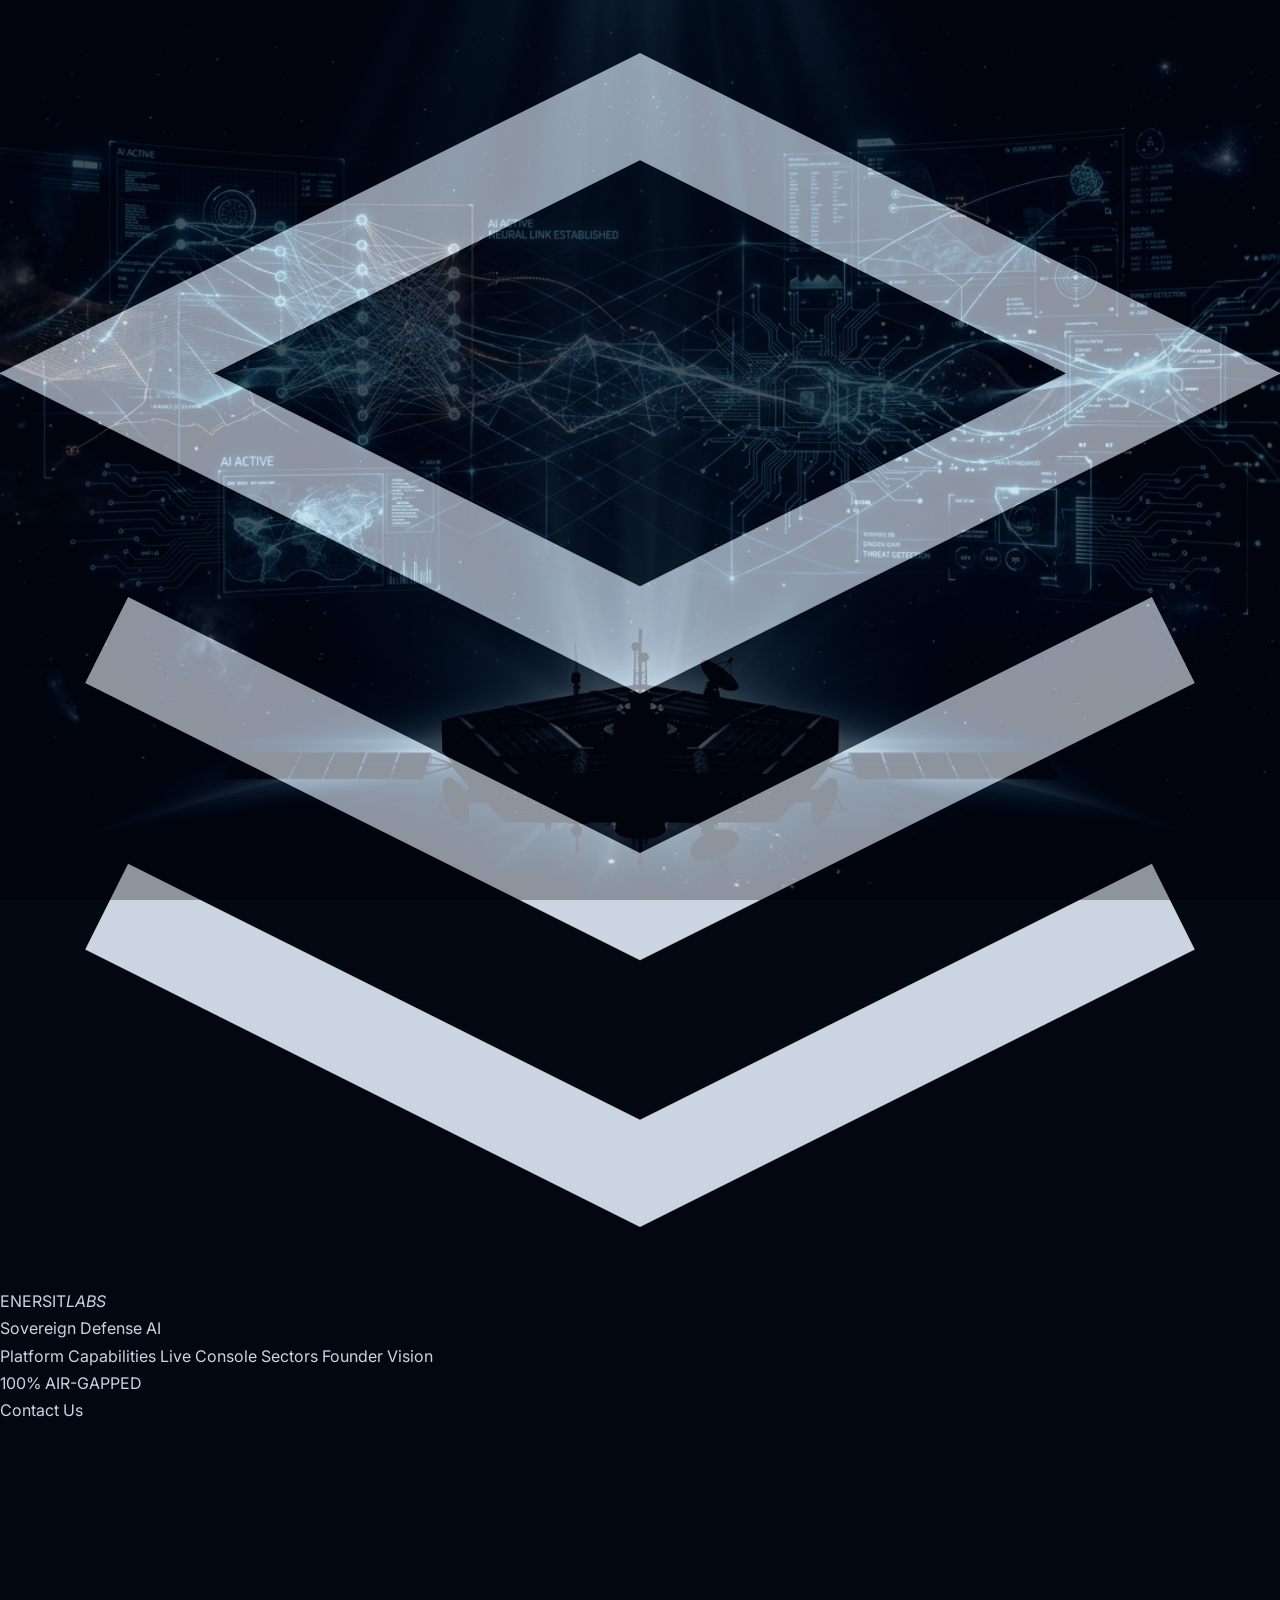
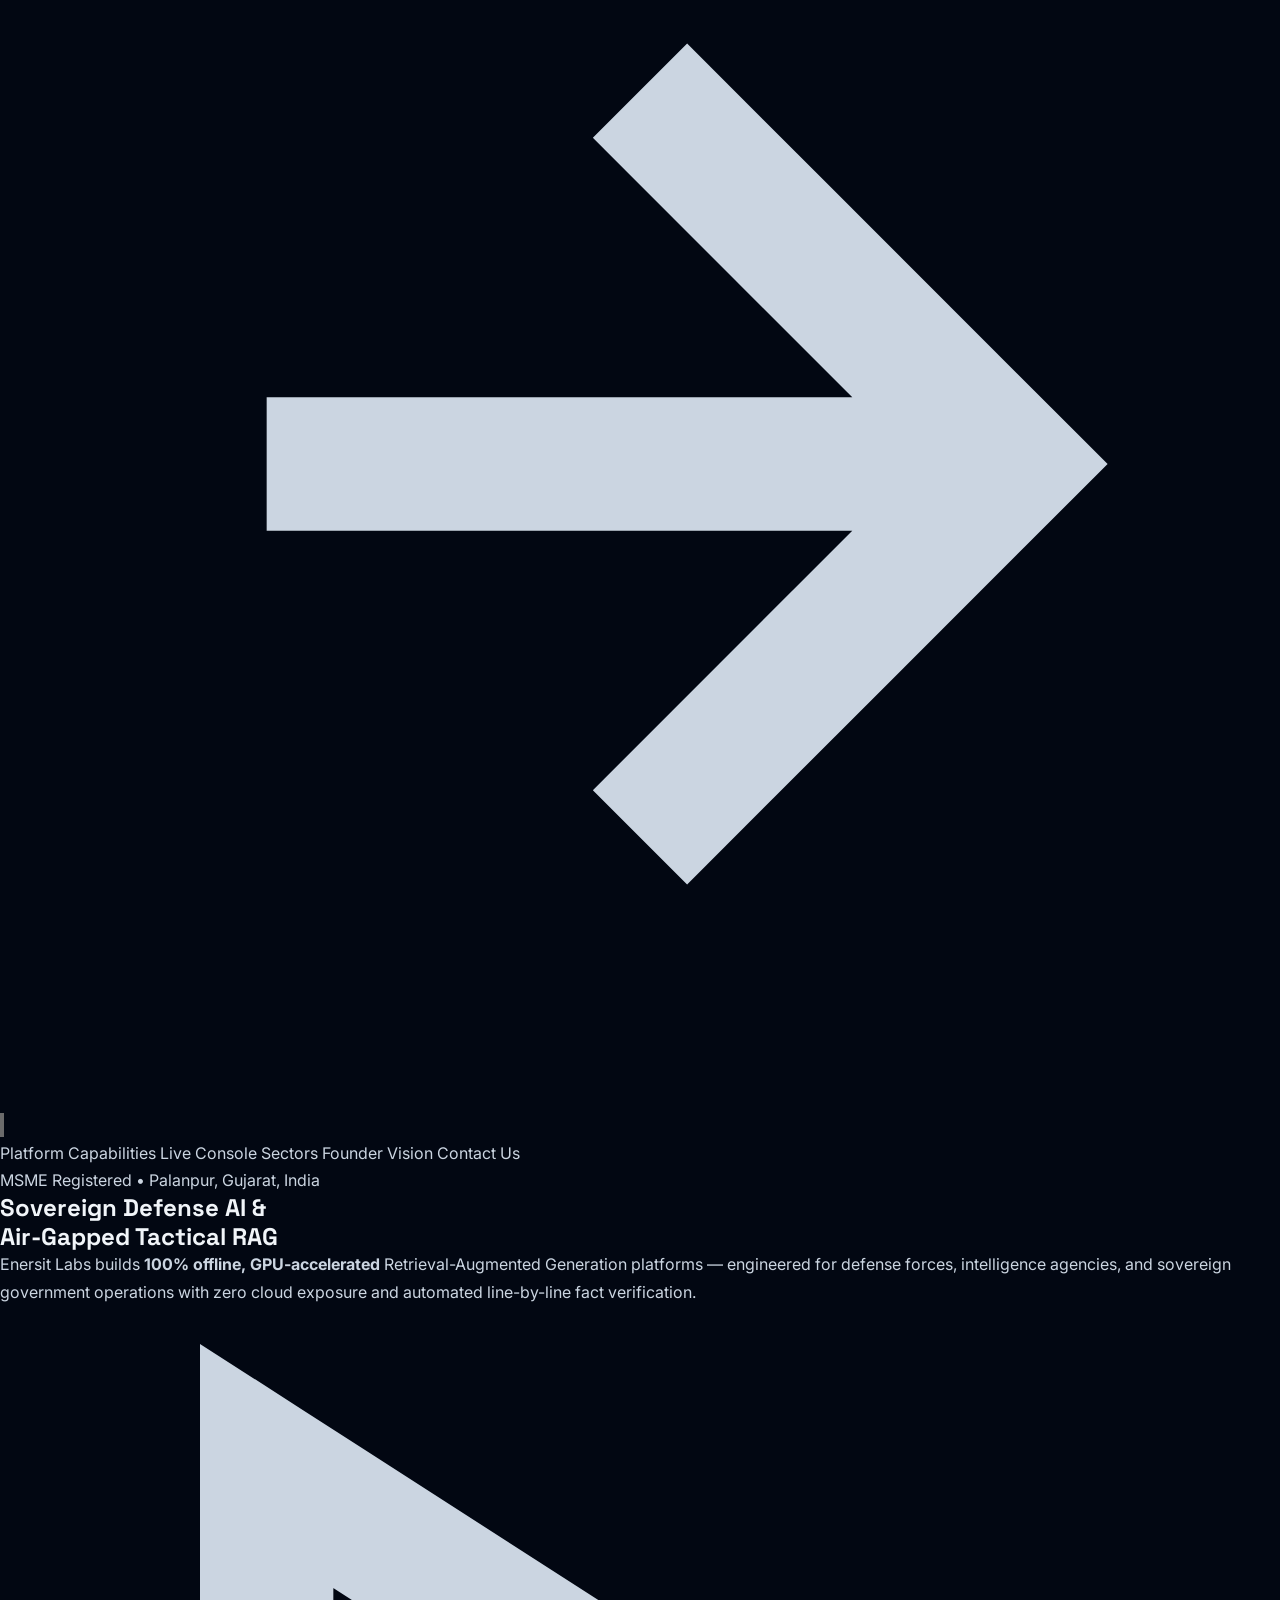
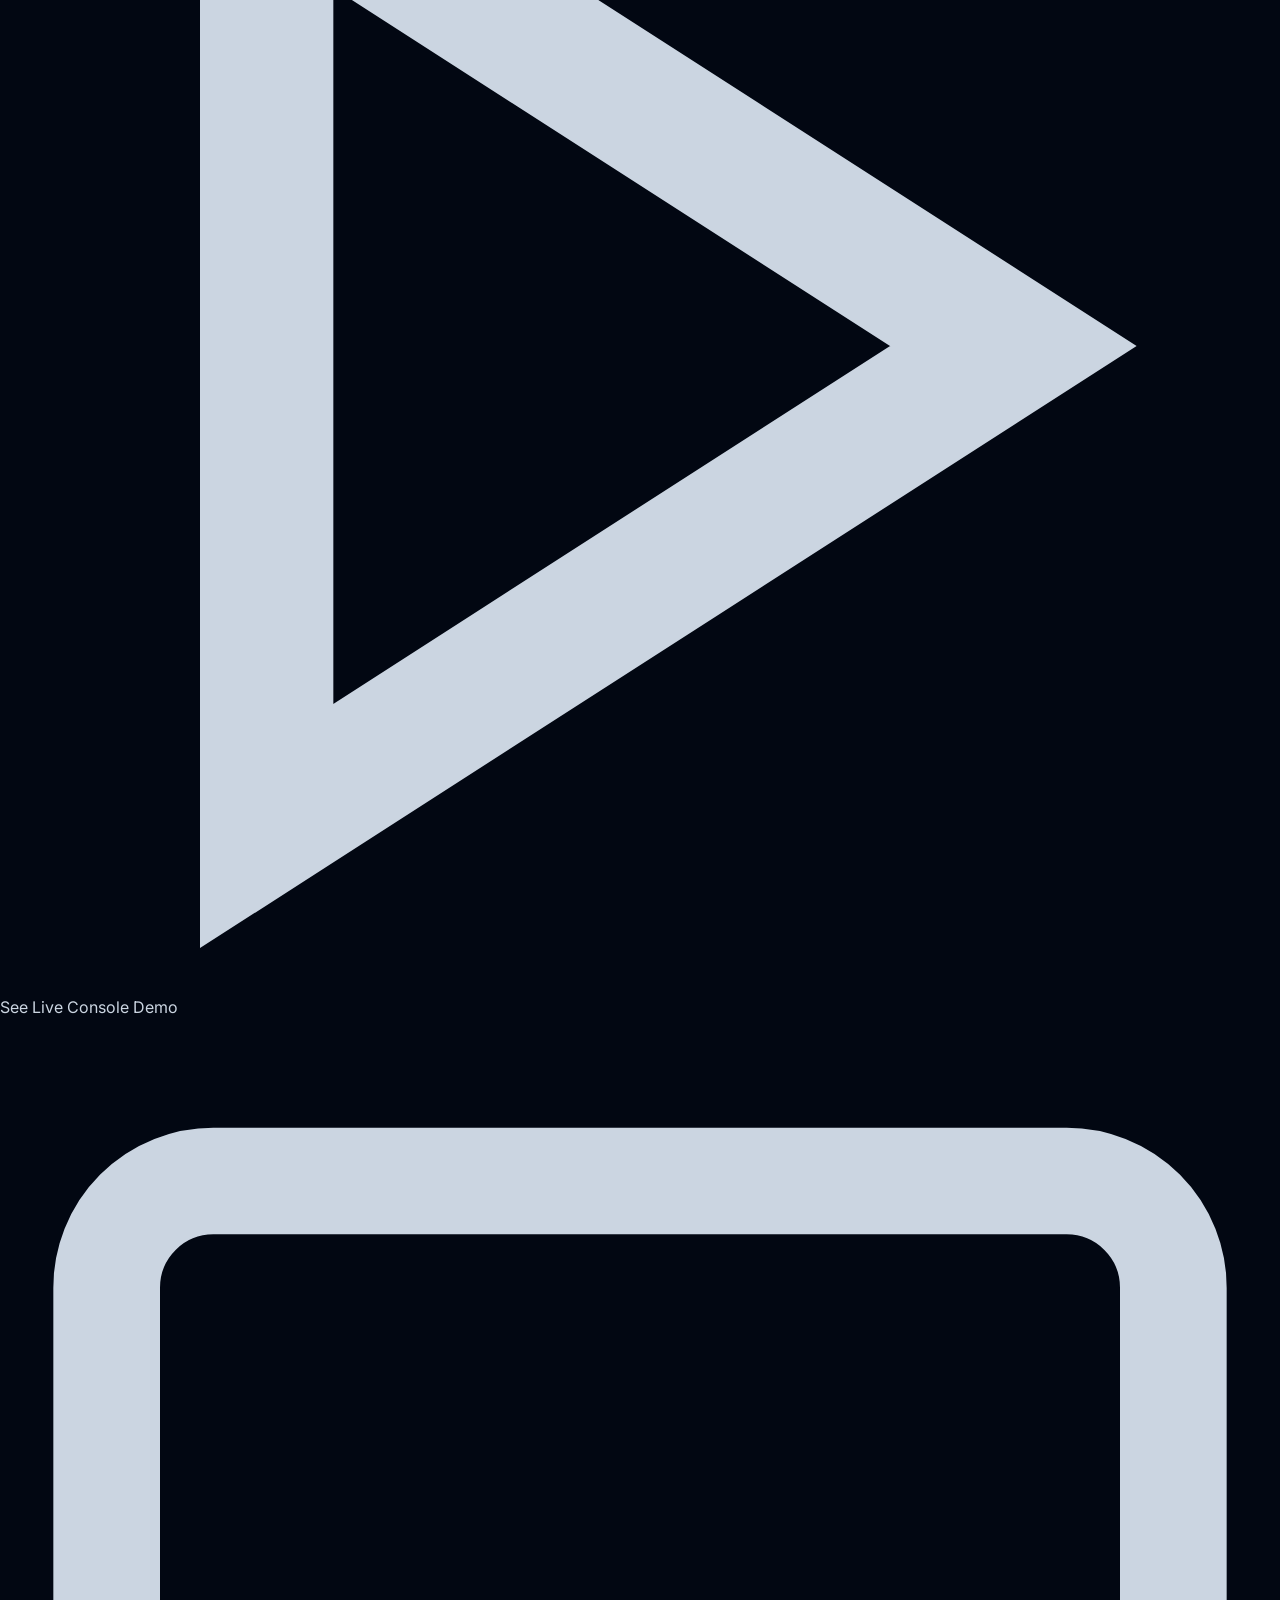
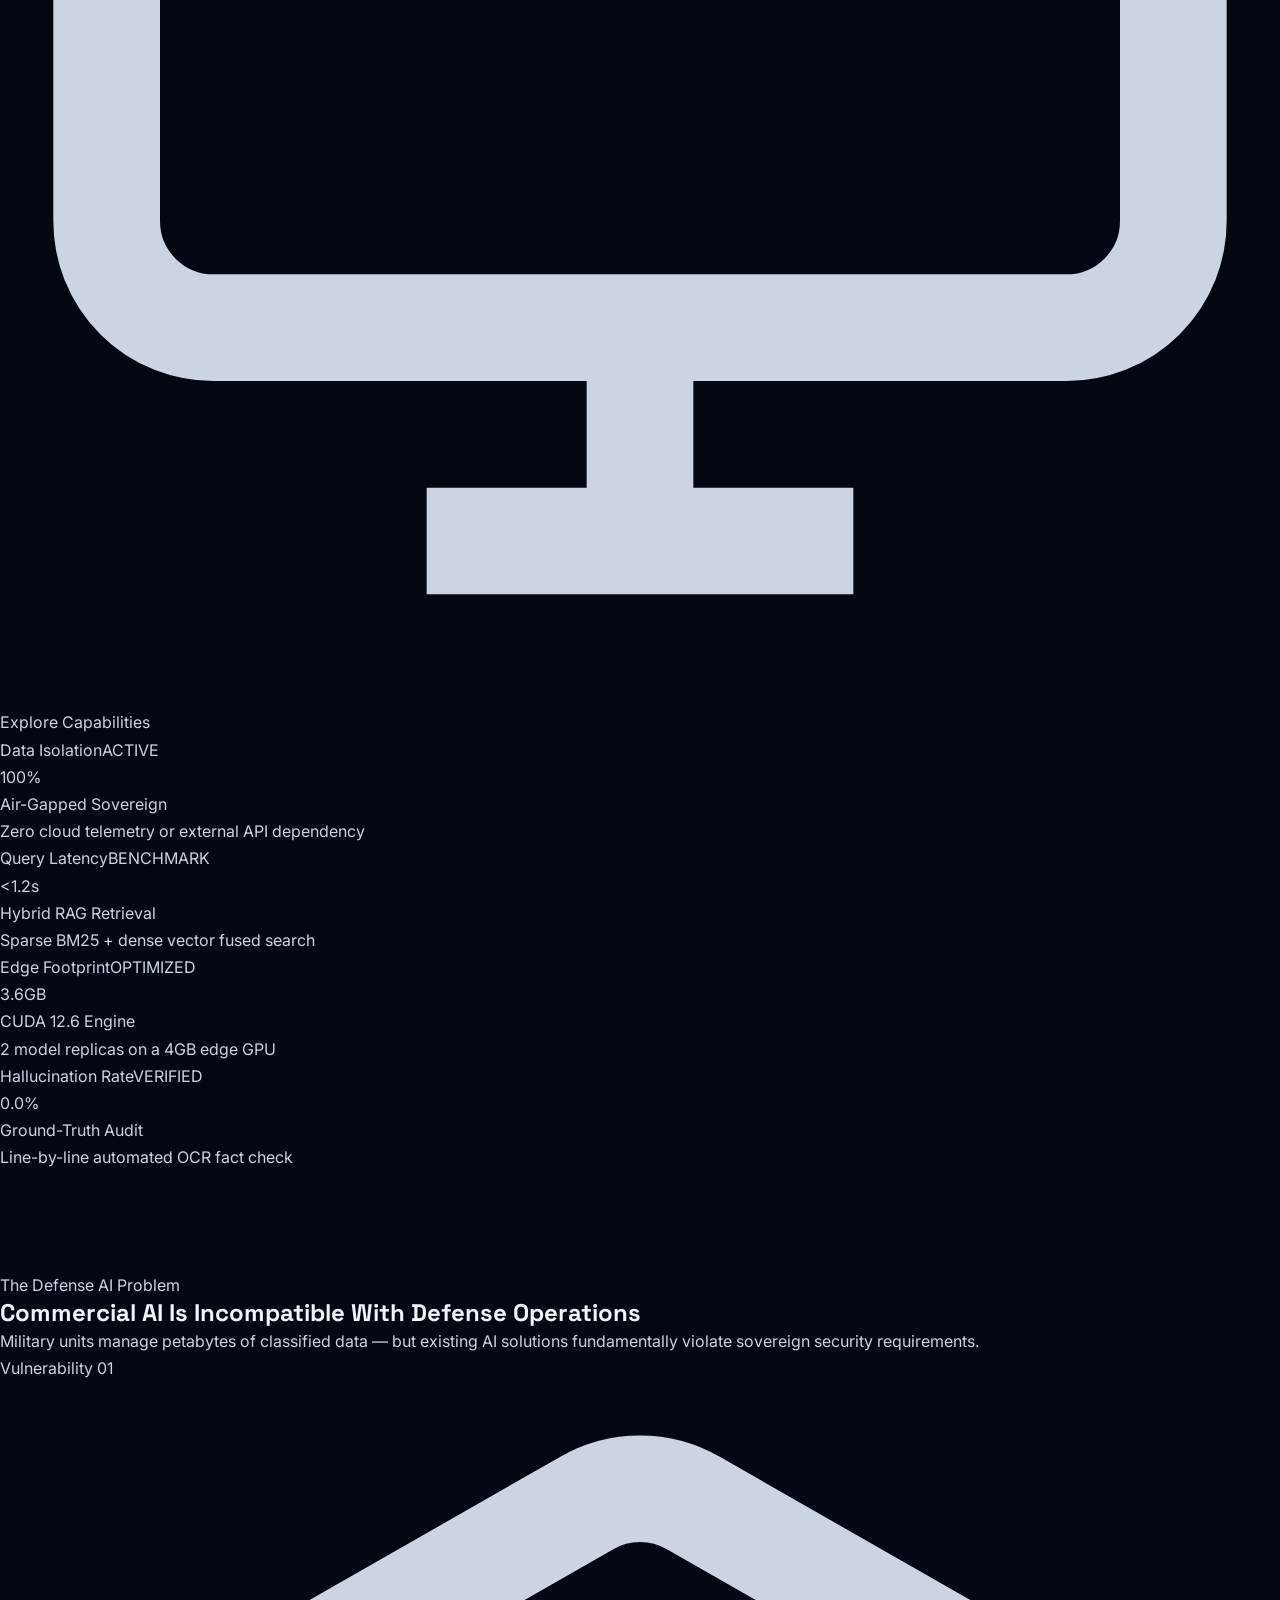
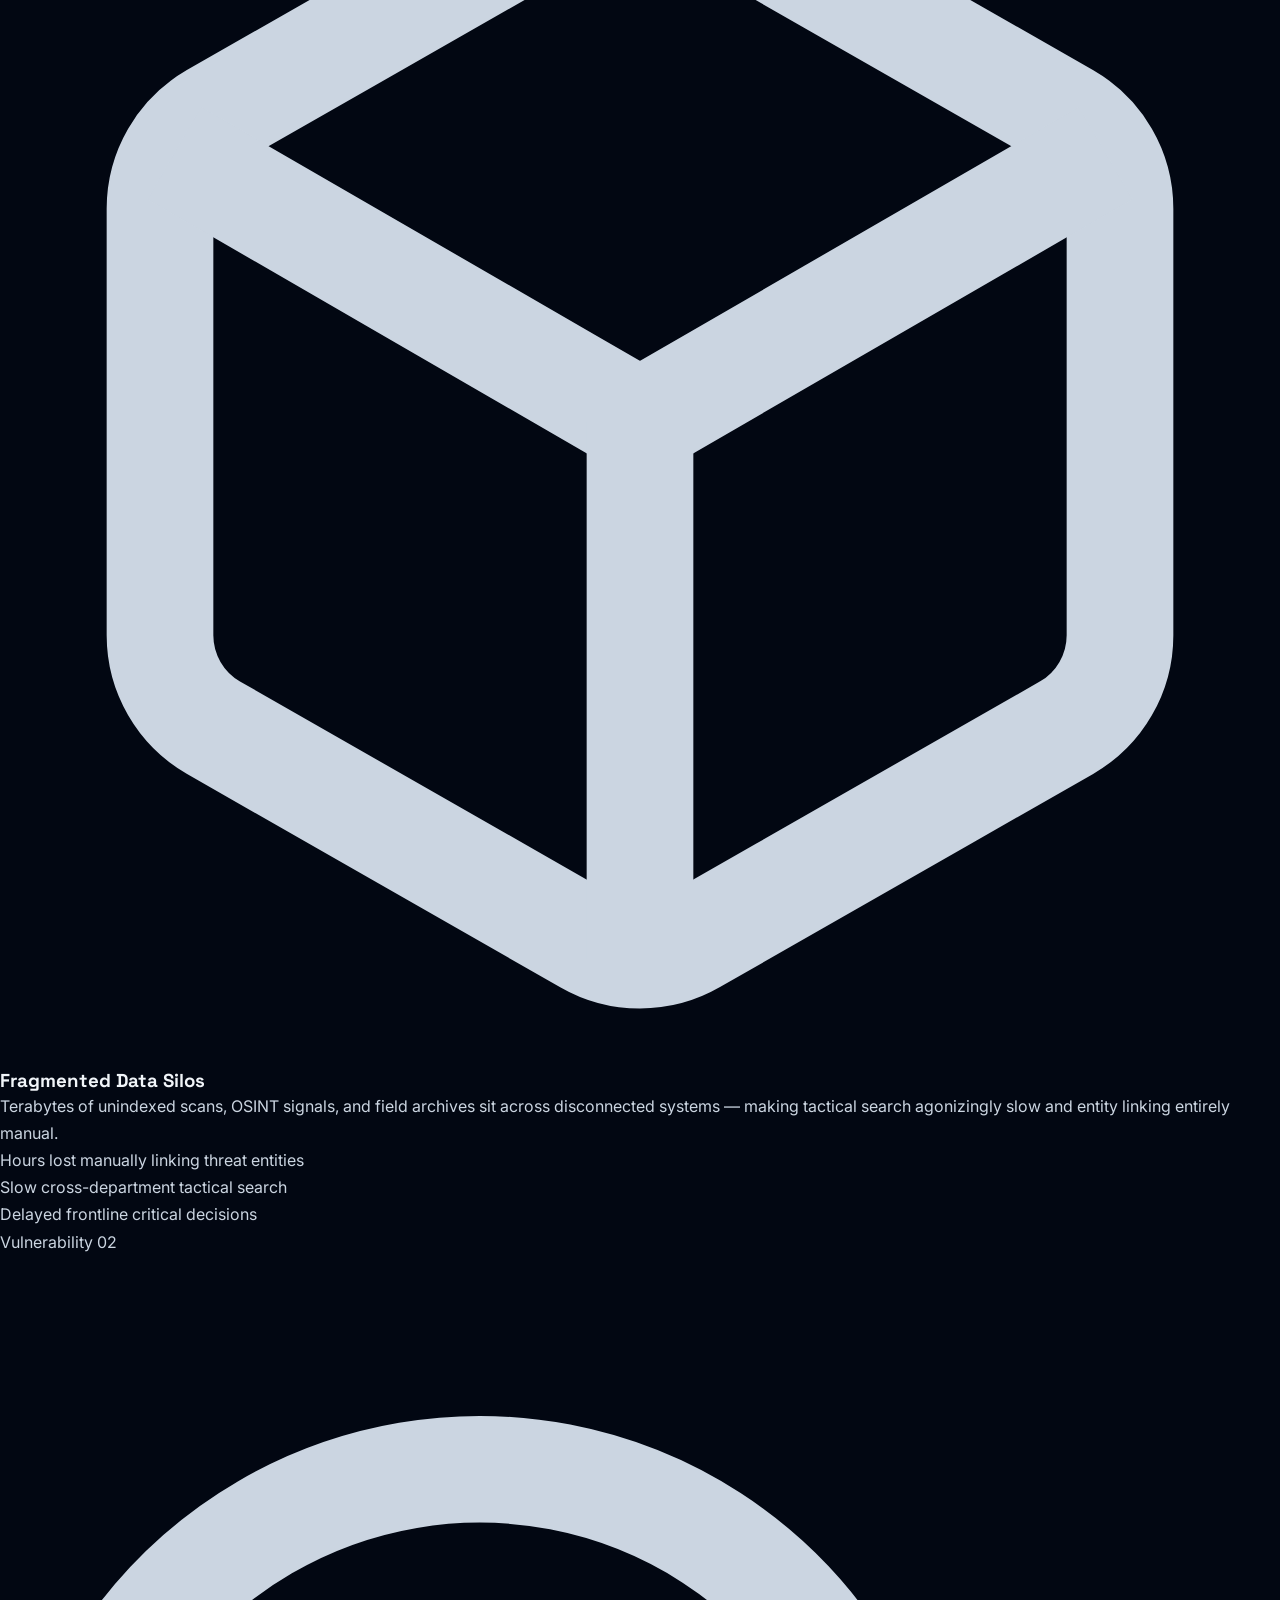
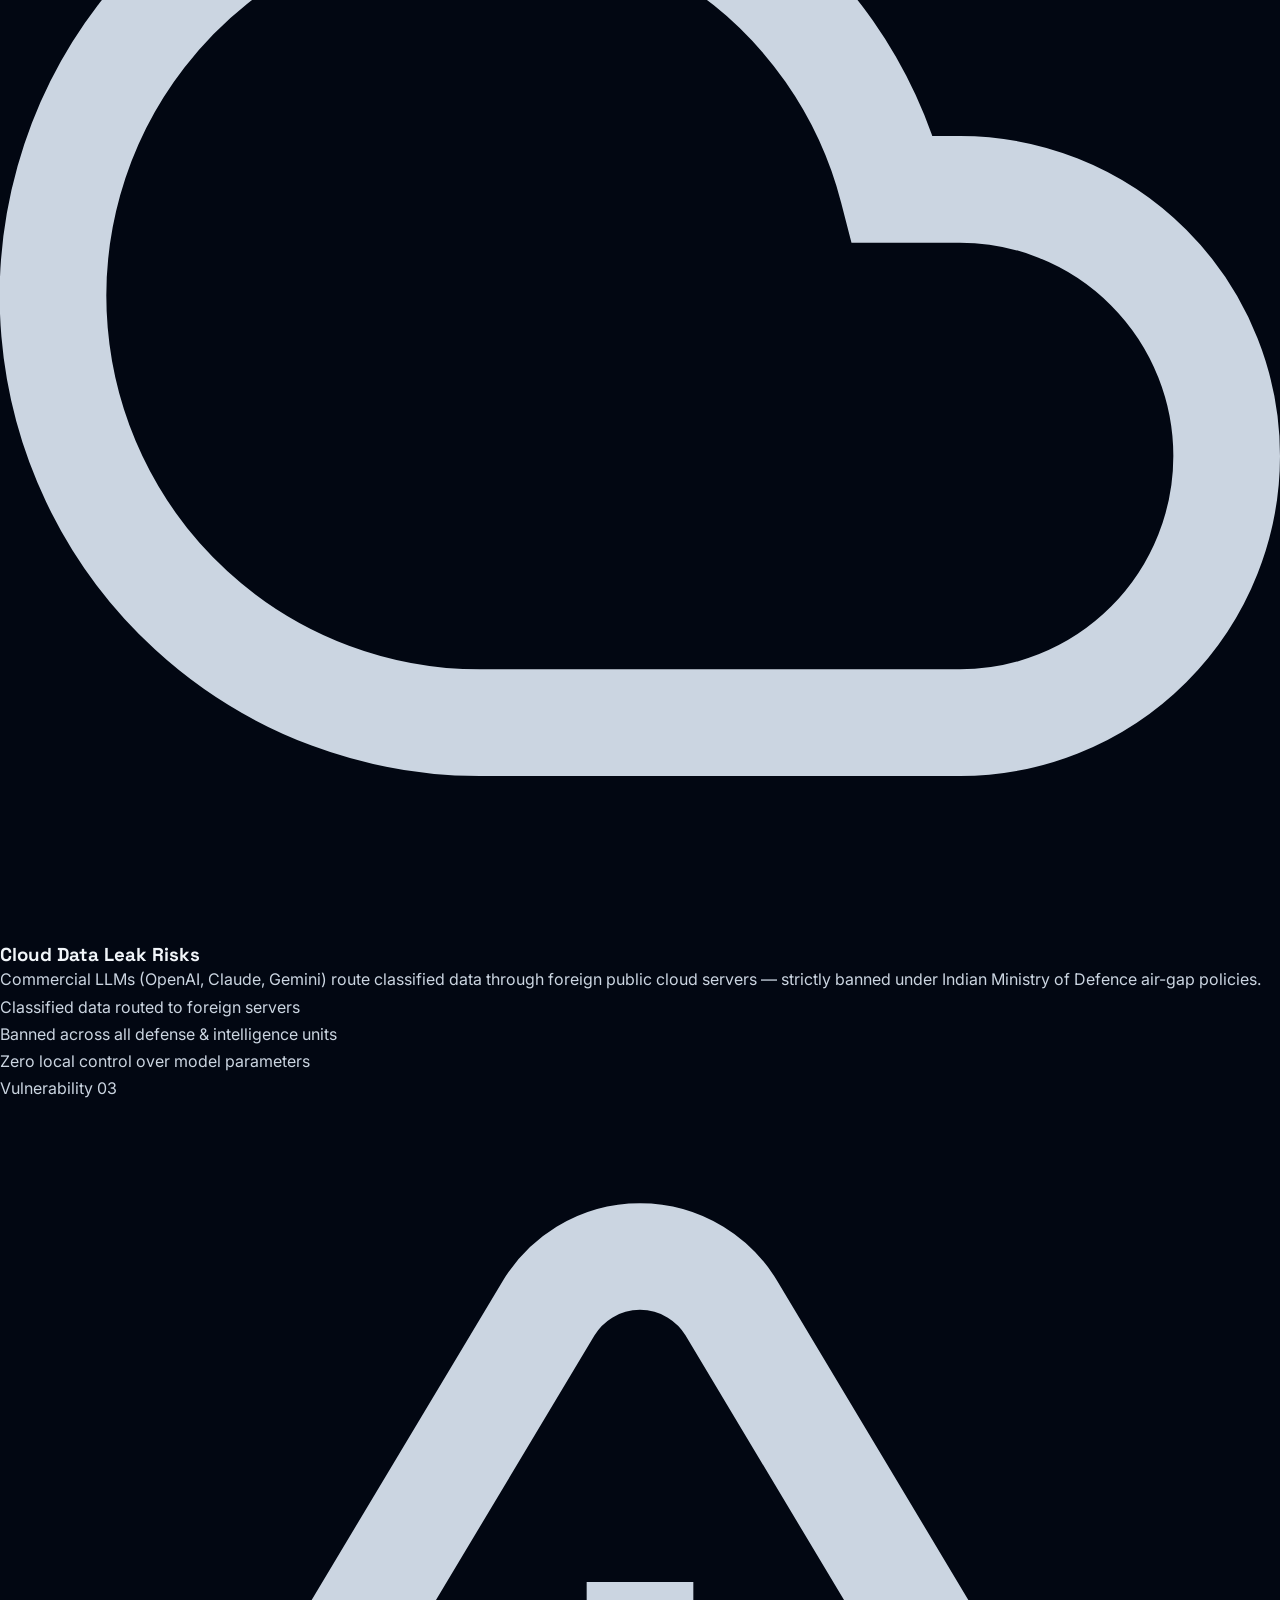
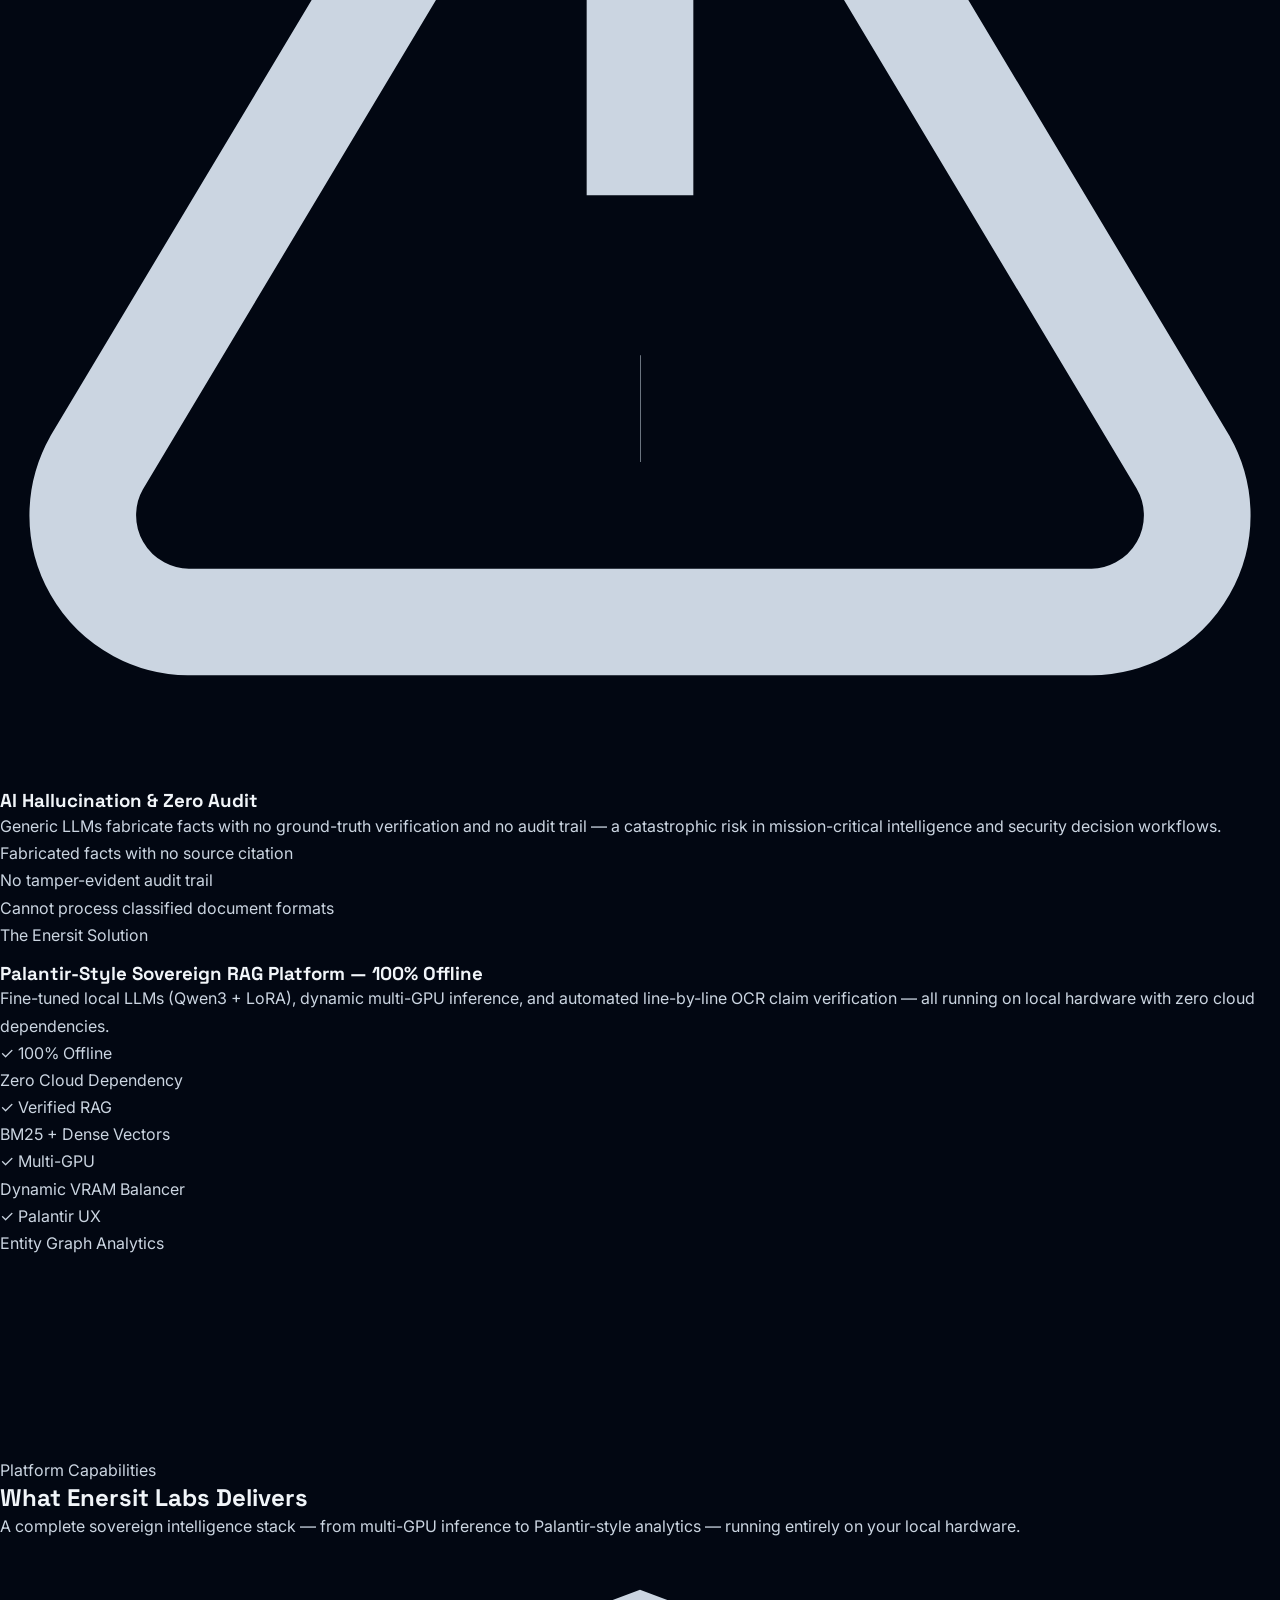
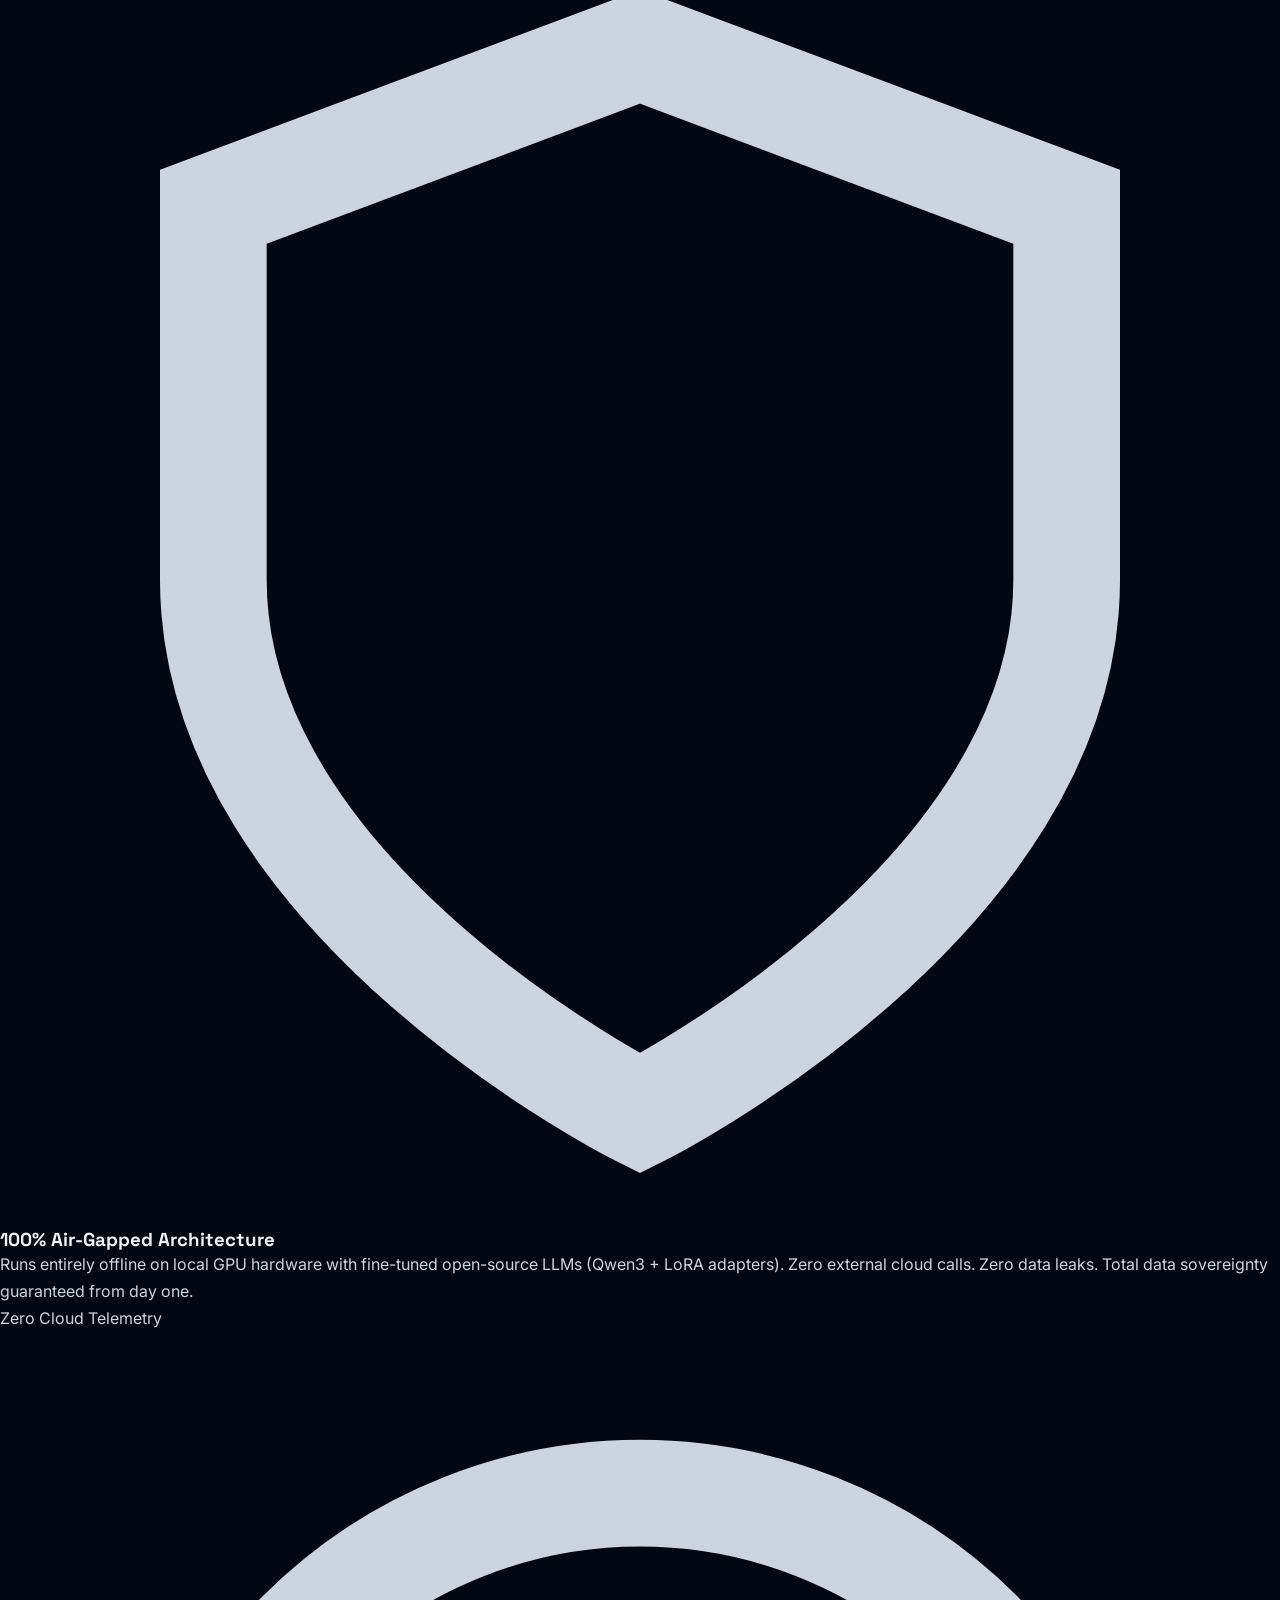
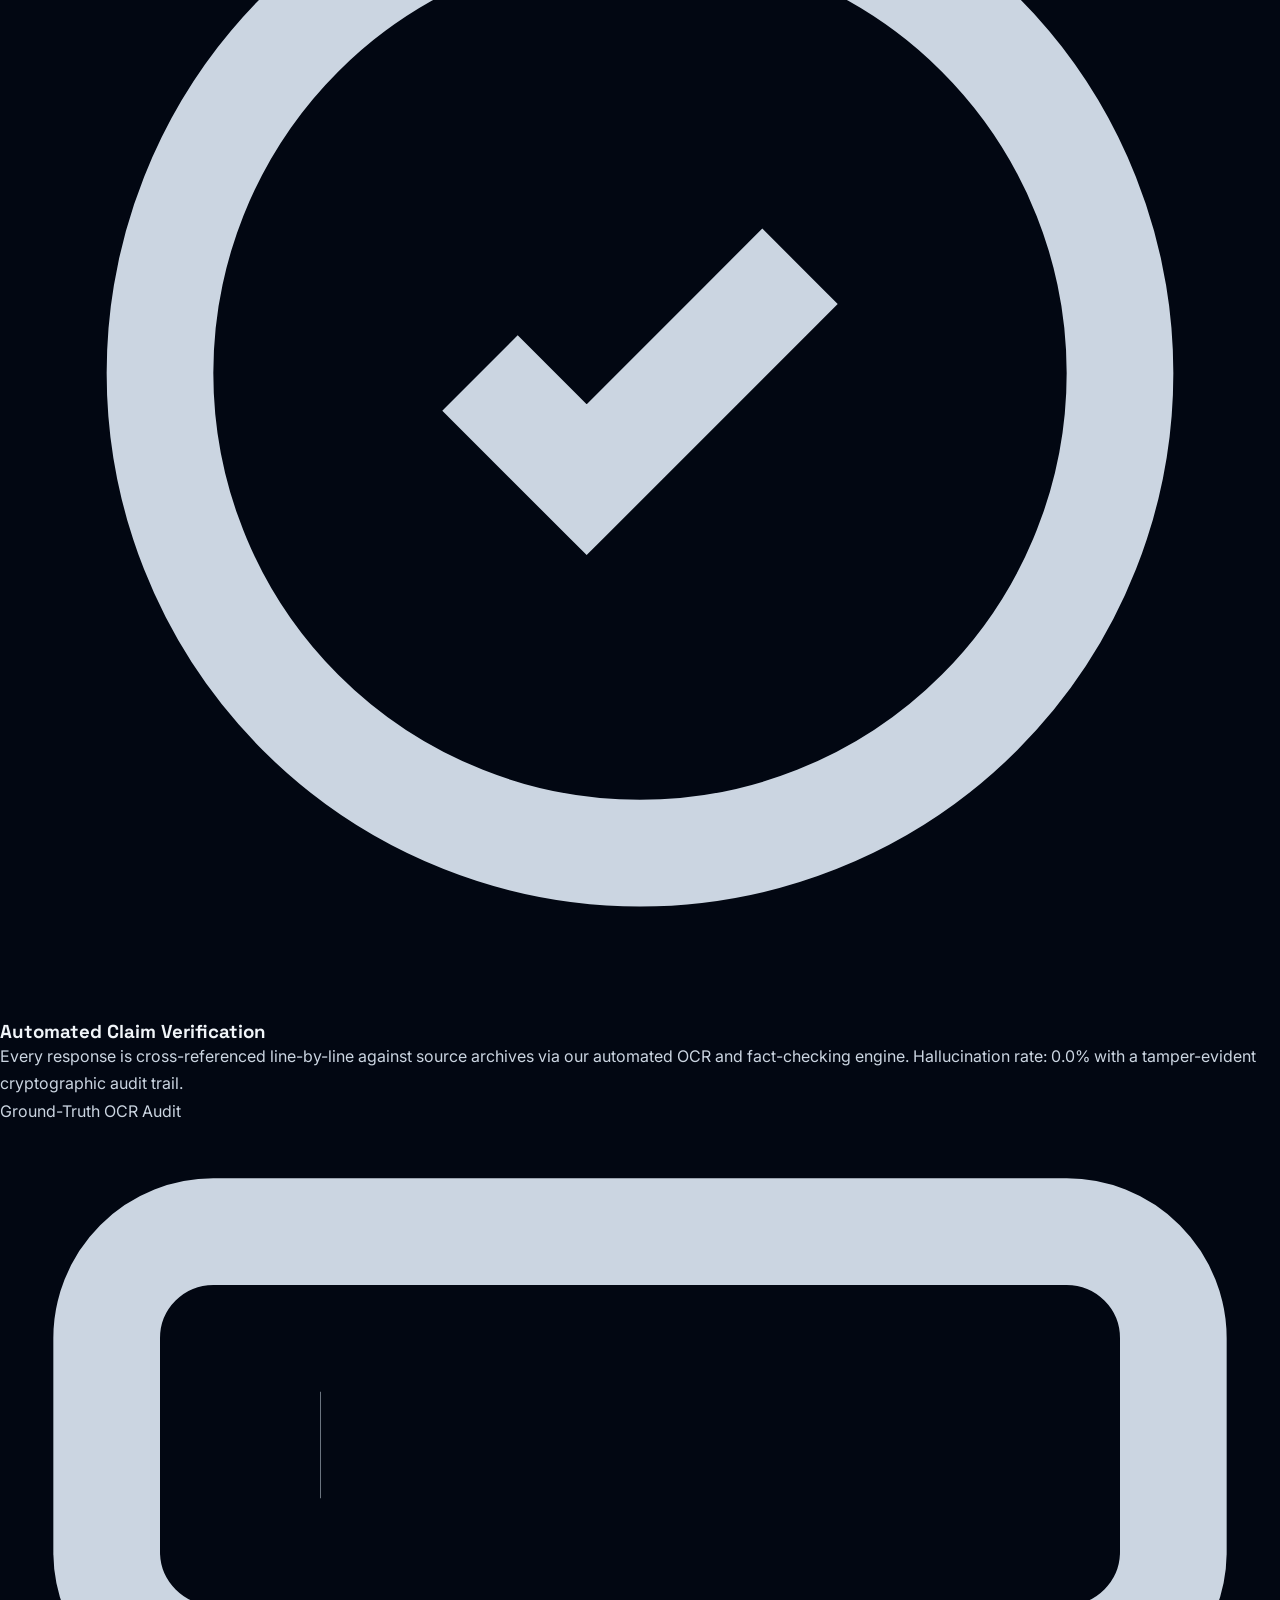
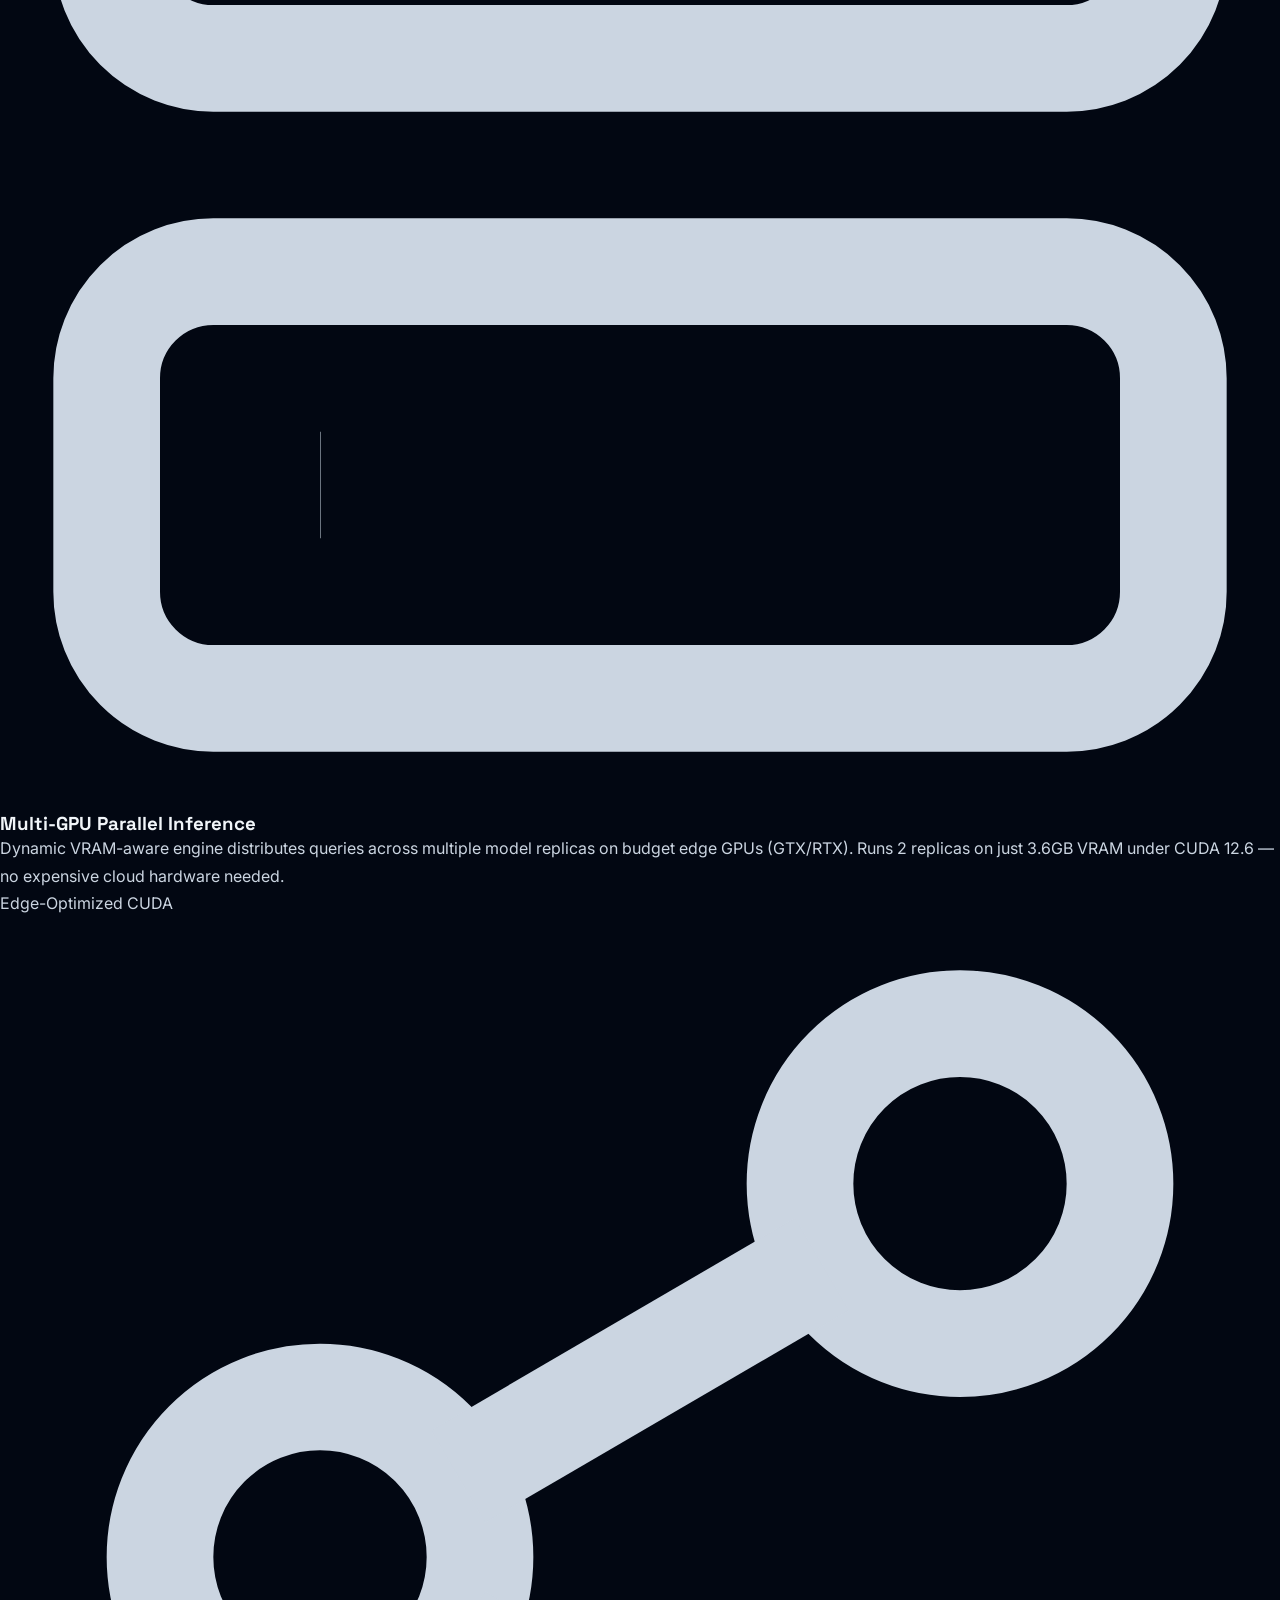
==== commit 58320939: "Update index.html - premium UI/UX enhancements & sovereign defense styling" ====
--- a/index.html
+++ b/index.html
@@ -3,673 +3,763 @@
 <head>
   <meta charset="UTF-8">
   <meta name="viewport" content="width=device-width, initial-scale=1.0">
-  <title>Enersit Labs | Sovereign Defense AI & Tactical Intelligence Platform</title>
-  <meta name="description" content="Enersit Labs builds 100% air-gapped, GPU-accelerated RAG intelligence platforms for defense, intelligence agencies, and sovereign government operations. Zero cloud. Zero hallucination.">
-  <meta name="keywords" content="Defense AI, Air-Gapped RAG, Sovereign AI, Tactical Intelligence, GPU Accelerated, Qwen3, LoRA, Enersit Labs, Rut Patel">
-  <meta property="og:title" content="Enersit Labs — Sovereign Defense AI">
-  <meta property="og:description" content="100% air-gapped, GPU-accelerated RAG platform with zero hallucination for defense and intelligence.">
-  <meta property="og:type" content="website">
+  <title>Enersit Labs | Sovereign Defense AI & Tactical Intelligence</title>
+  <meta name="description" content="Enersit Labs builds 100% air-gapped, GPU-accelerated RAG intelligence platforms for defense forces, intelligence agencies, and sovereign government operations.">
   <link rel="preconnect" href="https://fonts.googleapis.com">
   <link rel="preconnect" href="https://fonts.gstatic.com" crossorigin>
-  <link href="https://fonts.googleapis.com/css2?family=Inter:wght@300;400;500;600;700&family=JetBrains+Mono:wght@400;500;600;700&family=Space+Grotesk:wght@400;500;600;700&display=swap" rel="stylesheet">
+  <link href="https://fonts.googleapis.com/css2?family=Inter:wght@300;400;500;600;700&family=JetBrains+Mono:wght@400;500;600;700&family=Space+Grotesk:wght@400;500;600;700;800&display=swap" rel="stylesheet">
   <link rel="stylesheet" href="style.css">
-  <link rel="icon" href="data:image/svg+xml,<svg xmlns=%22http://www.w3.org/2000/svg%22 viewBox=%220 0 100 100%22><polygon points=%2250,5 95,28 95,72 50,95 5,72 5,28%22 fill=%22%23040d1a%22 stroke=%22%2300f0ff%22 stroke-width=%225%22/><circle cx=%2250%22 cy=%2250%22 r=%2218%22 fill=%22none%22 stroke=%22%2300ff9d%22 stroke-width=%224%22/></svg>">
+  <link rel="icon" href="data:image/svg+xml,<svg xmlns=%22http://www.w3.org/2000/svg%22 viewBox=%220 0 100 100%22><polygon points=%2250,5 95,28 95,72 50,95 5,72 5,28%22 fill=%22%23010711%22 stroke=%2200e5ff%22 stroke-width=%225%22/><circle cx=%2250%22 cy=%2250%22 r=%2218%22 fill=%22none%22 stroke=%2200f5a0%22 stroke-width=%224%22/></svg>">
 </head>
 <body>
 
-  <!-- Particle Canvas -->
-  <canvas id="radarCanvas"></canvas>
-
-  <!-- ==================== NAVBAR ==================== -->
-  <header class="navbar" id="navbar">
-    <div class="navbar-inner">
-      <a href="#hero" class="logo">
-        <div class="logo-icon">
-          <svg viewBox="0 0 24 24" fill="none" stroke="currentColor" stroke-width="2"><polygon points="12 2 2 7 12 12 22 7 12 2"></polygon><polyline points="2 17 12 22 22 17"></polyline><polyline points="2 12 12 17 22 12"></polyline></svg>
-          <span class="logo-dot"></span>
-        </div>
-        <div>
-          <div style="display:flex;align-items:center;gap:8px;">
-            <span class="logo-text">ENERSIT<span>LABS</span></span>
-            <span class="logo-badge">Air-Gapped</span>
-          </div>
-          <div class="logo-sub">Sovereign Defense AI</div>
-        </div>
-      </a>
-
-      <nav class="nav-links">
-        <a href="#about">About</a>
-        <a href="#features">Capabilities</a>
-        <a href="#platform">Live Console</a>
-        <a href="#sectors">Sectors</a>
-        <a href="#founder">Founder</a>
-        <a href="#vision">Vision</a>
-      </nav>
-
-      <div style="display:flex;align-items:center;gap:14px;">
-        <div class="nav-status">
-          <span class="dot"></span>
-          <span>SYSTEM: 100% AIR-GAPPED</span>
-        </div>
-        <a href="#contact" class="nav-cta">
-          <span>Contact Us</span>
-          <svg viewBox="0 0 24 24" fill="none" stroke="currentColor" stroke-width="2.5"><path d="M5 12h14M12 5l7 7-7 7"/></svg>
-        </a>
-      </div>
-
-      <button class="mobile-toggle" id="mobileToggle" aria-label="Menu">
-        <svg fill="none" viewBox="0 0 24 24" stroke="currentColor"><path stroke-linecap="round" stroke-linejoin="round" stroke-width="2" d="M4 6h16M4 12h16M4 18h16"/></svg>
-      </button>
-    </div>
-
-    <div class="mobile-menu" id="mobileMenu">
-      <a href="#about">About</a>
+<canvas id="radarCanvas"></canvas>
+
+<!-- ═══════════════════════════ NAVBAR ═══════════════════════════ -->
+<header id="navbar">
+  <div class="nav-wrap">
+    <a href="#hero" class="n-logo">
+      <div class="n-logo-mark">
+        <svg viewBox="0 0 24 24" fill="none" stroke="currentColor" stroke-width="1.8">
+          <polygon points="12 2 2 7 12 12 22 7 12 2"></polygon>
+          <polyline points="2 17 12 22 22 17"></polyline>
+          <polyline points="2 12 12 17 22 12"></polyline>
+        </svg>
+        <span class="n-logo-pulse"></span>
+      </div>
+      <div>
+        <div class="n-logo-text">ENERSIT<em>LABS</em></div>
+        <div class="n-logo-sub">Sovereign Defense AI</div>
+      </div>
+    </a>
+
+    <nav class="n-links">
+      <a href="#about">Platform</a>
       <a href="#features">Capabilities</a>
       <a href="#platform">Live Console</a>
       <a href="#sectors">Sectors</a>
       <a href="#founder">Founder</a>
       <a href="#vision">Vision</a>
-      <a href="#contact" style="color:#00f0ff;border:none;font-weight:700;">Contact Us</a>
-    </div>
-  </header>
-
-  <!-- ==================== HERO ==================== -->
-  <section class="hero" id="hero">
-    <div class="hero-bg">
-      <img src="assets/images/hero-bg.jpg" alt="Sovereign Defense AI Command Center">
-      <div class="hero-bg-overlay"></div>
-      <div class="hero-grid-overlay"></div>
-      <div class="hero-scanline"></div>
-    </div>
-
-    <div class="hero-content">
-      <div class="hero-badge">
+    </nav>
+
+    <div class="n-right">
+      <div class="n-pill">
         <span class="dot"></span>
-        <span>MSME Registered &bull; Palanpur, Gujarat, India</span>
-      </div>
-
-      <h1>Sovereign Defense AI &<br><span class="gradient-text">Air-Gapped Tactical Intelligence</span></h1>
-
-      <p class="hero-subtitle">
-        Enersit Labs builds <strong>100% offline, GPU-accelerated</strong> Retrieval-Augmented Generation platforms — engineered for defense forces, intelligence agencies, and sovereign operations with <span class="cyan">zero cloud exposure</span> and automated fact verification.
+        <span>100% AIR-GAPPED</span>
+      </div>
+      <a href="#contact" class="n-cta">
+        Contact Us
+        <svg viewBox="0 0 24 24" fill="none" stroke="currentColor" stroke-width="2.5"><path d="M5 12h14M12 5l7 7-7 7"/></svg>
+      </a>
+    </div>
+
+    <button class="n-toggle" id="mobileToggle" aria-label="Toggle menu">
+      <svg fill="none" viewBox="0 0 24 24" stroke="currentColor"><path stroke-linecap="round" stroke-linejoin="round" stroke-width="2" d="M4 6h16M4 12h16M4 18h16"/></svg>
+    </button>
+  </div>
+
+  <nav class="n-mobile" id="mobileMenu">
+    <a href="#about">Platform</a>
+    <a href="#features">Capabilities</a>
+    <a href="#platform">Live Console</a>
+    <a href="#sectors">Sectors</a>
+    <a href="#founder">Founder</a>
+    <a href="#vision">Vision</a>
+    <a href="#contact">Contact Us</a>
+  </nav>
+</header>
+
+<!-- ═══════════════════════════ HERO ═══════════════════════════ -->
+<section id="hero">
+  <div class="hero-bg">
+    <img src="assets/images/hero-bg.jpg" alt="Sovereign Defense AI Command Center">
+    <div class="hero-fade"></div>
+    <div class="hero-grid"></div>
+    <div class="hero-scan"></div>
+  </div>
+
+  <div class="hero-inner">
+    <div class="hero-text">
+      <div class="hero-eyebrow">
+        <span class="dot"></span>
+        MSME Registered &bull; Palanpur, Gujarat, India
+      </div>
+
+      <h1 class="hero-h1">
+        Sovereign Defense AI &amp;<br>
+        <span class="grad">Air-Gapped Tactical RAG</span>
+      </h1>
+
+      <p class="hero-desc">
+        Enersit Labs builds <strong>100% offline, GPU-accelerated</strong> Retrieval-Augmented Generation platforms — engineered for defense forces, intelligence agencies, and sovereign government operations with <span class="hl">zero cloud exposure</span> and automated line-by-line fact verification.
       </p>
 
-      <div class="hero-buttons">
-        <a href="#platform" class="btn-glow primary">
+      <div class="hero-btns">
+        <a href="#platform" class="btn-primary">
           <svg viewBox="0 0 24 24" fill="none" stroke="currentColor" stroke-width="2.5"><polygon points="5 3 19 12 5 21 5 3"></polygon></svg>
-          <span>See Live Console Demo</span>
+          See Live Console Demo
         </a>
-        <a href="#features" class="btn-glow secondary">
+        <a href="#features" class="btn-ghost">
           <svg viewBox="0 0 24 24" fill="none" stroke="currentColor" stroke-width="2"><rect x="2" y="3" width="20" height="14" rx="2"></rect><line x1="8" y1="21" x2="16" y2="21"></line><line x1="12" y1="17" x2="12" y2="21"></line></svg>
-          <span>Explore Capabilities</span>
+          Explore Capabilities
         </a>
       </div>
 
-      <div class="stats-grid">
-        <div class="stat-card">
-          <div class="stat-label"><span>DATA ISOLATION</span><span class="status">ACTIVE</span></div>
-          <div class="stat-value">100%</div>
-          <div class="stat-tag">Air-Gapped Sovereign</div>
-          <div class="stat-desc">Zero cloud telemetry or external API dependency</div>
-        </div>
-        <div class="stat-card">
-          <div class="stat-label"><span>QUERY LATENCY</span><span class="status">BENCHMARK</span></div>
-          <div class="stat-value">&lt; 1.2s</div>
-          <div class="stat-tag">Hybrid RAG Retrieval</div>
-          <div class="stat-desc">Sparse BM25 + Dense vector fused search</div>
-        </div>
-        <div class="stat-card">
-          <div class="stat-label"><span>EDGE FOOTPRINT</span><span class="status">OPTIMIZED</span></div>
-          <div class="stat-value">3.6 GB</div>
-          <div class="stat-tag">CUDA 12.6 GPU</div>
-          <div class="stat-desc">2 model replicas on a 4GB edge GPU</div>
-        </div>
-        <div class="stat-card">
-          <div class="stat-label"><span>HALLUCINATION</span><span class="status">VERIFIED</span></div>
-          <div class="stat-value">0.0%</div>
-          <div class="stat-tag">Ground-Truth Audit</div>
-          <div class="stat-desc">Line-by-line automated OCR fact check</div>
-        </div>
-      </div>
-    </div>
-  </section>
-
-  <!-- ==================== ABOUT ==================== -->
-  <section class="section section-border" id="about" style="background:#020712;">
-    <div class="container">
-      <div class="section-header reveal">
-        <div class="section-tag amber">The Problem We Solve</div>
-        <h2>Commercial AI Fails in Defense Environments</h2>
-        <p>Modern defense and intelligence units manage petabytes of classified data — but existing AI solutions are fundamentally incompatible with sovereign security requirements.</p>
-      </div>
-
-      <div class="features-grid" style="grid-template-columns: repeat(3, 1fr);">
-        <div class="feature-card reveal" style="--accent:#ff3366;">
-          <div class="feature-icon" style="background:rgba(255,51,102,0.1);border:1px solid rgba(255,51,102,0.2);color:#ff3366;">
-            <svg viewBox="0 0 24 24" fill="none" stroke="currentColor" stroke-width="2"><path d="M21 16V8a2 2 0 0 0-1-1.73l-7-4a2 2 0 0 0-2 0l-7 4A2 2 0 0 0 3 8v8a2 2 0 0 0 1 1.73l7 4a2 2 0 0 0 2 0l7-4A2 2 0 0 0 21 16z"></path><polyline points="3.27 6.96 12 12.01 20.73 6.96"></polyline><line x1="12" y1="22.08" x2="12" y2="12"></line></svg>
-          </div>
-          <h3>Fragmented Data Silos</h3>
-          <p>Terabytes of unindexed scans, OSINT signals, and archives sit across disconnected systems — making tactical search agonizingly slow and entity linking manual.</p>
-        </div>
-
-        <div class="feature-card reveal" style="--accent:#ff3366;">
-          <div class="feature-icon" style="background:rgba(255,51,102,0.1);border:1px solid rgba(255,51,102,0.2);color:#ff3366;">
-            <svg viewBox="0 0 24 24" fill="none" stroke="currentColor" stroke-width="2"><path d="M18 10h-1.26A8 8 0 1 0 9 20h9a5 5 0 0 0 0-10z"></path></svg>
-          </div>
-          <h3>Cloud Data Leak Risks</h3>
-          <p>Commercial LLMs (OpenAI, Claude) route data through foreign public cloud servers — strictly banned in military, intelligence, and national security environments.</p>
-        </div>
-
-        <div class="feature-card reveal" style="--accent:#ff3366;">
-          <div class="feature-icon" style="background:rgba(255,51,102,0.1);border:1px solid rgba(255,51,102,0.2);color:#ff3366;">
-            <svg viewBox="0 0 24 24" fill="none" stroke="currentColor" stroke-width="2"><path d="M10.29 3.86L1.82 18a2 2 0 0 0 1.71 3h16.94a2 2 0 0 0 1.71-3L13.71 3.86a2 2 0 0 0-3.42 0z"></path><line x1="12" y1="9" x2="12" y2="13"></line><line x1="12" y1="17" x2="12.01" y2="17"></line></svg>
-          </div>
-          <h3>AI Hallucination &amp; Zero Audit</h3>
-          <p>Generic LLMs fabricate facts without ground-truth verification. No audit trail, no citation matching — an unacceptable risk in mission-critical security workflows.</p>
-        </div>
-      </div>
-    </div>
-  </section>
-
-  <!-- ==================== FEATURES / CAPABILITIES ==================== -->
-  <section class="section section-border" id="features" style="background:#030914;">
-    <div class="container">
-      <div class="section-header reveal">
-        <div class="section-tag cyan">Platform Capabilities</div>
-        <h2>What Enersit Labs Delivers</h2>
-        <p>A complete sovereign intelligence stack — from multi-GPU inference to Palantir-style analytics — running entirely on local hardware.</p>
-      </div>
-
-      <div class="features-grid">
-        <div class="feature-card reveal">
-          <div class="feature-icon cyan">
-            <svg viewBox="0 0 24 24" fill="none" stroke="currentColor" stroke-width="2"><path d="M12 22s8-4 8-10V5l-8-3-8 3v7c0 6 8 10 8 10z"></path></svg>
-          </div>
-          <h3>100% Air-Gapped Architecture</h3>
-          <p>Runs entirely offline on local GPU hardware with fine-tuned open-source LLMs (Qwen3 + LoRA adapters). Zero external cloud calls, zero data leaks, total data sovereignty guaranteed from day one.</p>
-          <span class="feature-tag cyan">Zero Cloud Telemetry</span>
-        </div>
-
-        <div class="feature-card reveal">
-          <div class="feature-icon emerald">
-            <svg viewBox="0 0 24 24" fill="none" stroke="currentColor" stroke-width="2"><circle cx="12" cy="12" r="10"></circle><line x1="12" y1="8" x2="12" y2="12"></line><line x1="12" y1="16" x2="12.01" y2="16"></line></svg>
-          </div>
-          <h3>Automated Claim Verification</h3>
-          <p>Every response is cross-referenced line-by-line against source archives using our automated OCR and fact-checking engine. Hallucination rate: 0.0% with a tamper-evident cryptographic audit trail.</p>
-          <span class="feature-tag emerald">Ground-Truth OCR Audit</span>
-        </div>
-
-        <div class="feature-card reveal">
-          <div class="feature-icon purple">
-            <svg viewBox="0 0 24 24" fill="none" stroke="currentColor" stroke-width="2"><rect x="2" y="2" width="20" height="8" rx="2"></rect><rect x="2" y="14" width="20" height="8" rx="2"></rect><line x1="6" y1="6" x2="6.01" y2="6"></line><line x1="6" y1="18" x2="6.01" y2="18"></line></svg>
-          </div>
-          <h3>Multi-GPU Parallel Inference</h3>
-          <p>Dynamic VRAM-aware engine distributes queries across multiple model replicas on budget edge GPUs (GTX/RTX). Runs 2 replicas on just 3.6GB VRAM under CUDA 12.6 — no expensive cloud servers needed.</p>
-          <span class="feature-tag purple">Edge-Optimized CUDA Engine</span>
-        </div>
-
-        <div class="feature-card reveal">
-          <div class="feature-icon amber">
-            <svg viewBox="0 0 24 24" fill="none" stroke="currentColor" stroke-width="2"><circle cx="18" cy="5" r="3"></circle><circle cx="6" cy="12" r="3"></circle><circle cx="18" cy="19" r="3"></circle><line x1="8.59" y1="13.51" x2="15.42" y2="17.49"></line><line x1="15.41" y1="6.51" x2="8.59" y2="10.49"></line></svg>
-          </div>
-          <h3>Hybrid RAG Search Pipeline</h3>
-          <p>Fuses sparse BM25 keyword matching with dense vector embeddings for sub-1.2 second retrieval — optimized for military codes, serial numbers, and intelligence jargon that standard semantic search misses.</p>
-          <span class="feature-tag amber">BM25 + Vector Fusion</span>
-        </div>
-
-        <div class="feature-card reveal">
-          <div class="feature-icon cyan">
-            <svg viewBox="0 0 24 24" fill="none" stroke="currentColor" stroke-width="2"><rect x="3" y="3" width="18" height="18" rx="2"></rect><path d="M3 9h18"></path><path d="M9 21V9"></path></svg>
-          </div>
-          <h3>Palantir-Style Command Dashboard</h3>
-          <p>Dark-mode tactical analytics interface with entity relationship graphs, threat velocity tracking, live GPU telemetry gauges, and unified search across all operational data sources.</p>
-          <span class="feature-tag cyan">Tactical UX Design</span>
-        </div>
-
-        <div class="feature-card reveal">
-          <div class="feature-icon emerald">
-            <svg viewBox="0 0 24 24" fill="none" stroke="currentColor" stroke-width="2"><path d="M12 22s8-4 8-10V5l-8-3-8 3v7c0 6 8 10 8 10z"></path><path d="M9 12l2 2 4-4"></path></svg>
-          </div>
-          <h3>Defense-Grade Security</h3>
-          <p>Built with CERT-In VAPT audit readiness, Supabase JWT role-based access control, encrypted MongoDB persistence, and zero-trust architecture meeting Indian Ministry of Defence compliance.</p>
-          <span class="feature-tag emerald">CERT-In VAPT Ready</span>
-        </div>
-      </div>
-    </div>
-  </section>
-
-  <!-- ==================== TACTICAL CONSOLE DEMO ==================== -->
-  <section class="section section-border" id="platform" style="background:linear-gradient(180deg, #020712 0%, #030a17 50%, #020712 100%);">
-    <div class="container">
-      <div class="section-header reveal">
-        <div class="section-tag cyan">
-          <span style="width:5px;height:5px;border-radius:50%;background:#00f0ff;animation:pulse-dot 1.5s infinite;"></span>
-          <span>System v2.0 — Local GPU RAG</span>
-        </div>
-        <h2>Tactical Command Console</h2>
-        <p>Live simulation of the Enersit Labs operational dashboard with interactive query synthesis, entity graph, and real-time CUDA telemetry.</p>
-      </div>
-
-      <div class="console-shell reveal">
-        <!-- Title Bar -->
-        <div class="console-titlebar">
-          <div style="display:flex;align-items:center;gap:14px;">
-            <div class="console-dots"><span class="red"></span><span class="yellow"></span><span class="green"></span></div>
-            <span class="console-title">
-              <svg viewBox="0 0 24 24" fill="none" stroke="currentColor" stroke-width="2"><polygon points="12 2 2 7 12 12 22 7 12 2"></polygon></svg>
-              ENERSIT LABS // SOVEREIGN PLATFORM v2.0
-            </span>
-          </div>
-          <div class="console-meta">
-            <span class="live">● GPU: <strong>GTX 1650 [CUDA 12.6]</strong></span>
-            <span>REPLICAS: <strong style="color:#00ff9d;">2 ACTIVE</strong></span>
-            <span class="live">AIR-GAPPED: <strong>ISOLATED</strong></span>
-          </div>
-        </div>
-
-        <!-- Scenario Selector -->
-        <div class="scenario-bar">
-          <span class="label"><span class="caret">&gt;</span> SELECT SCENARIO:</span>
-          <button class="scenario-btn active" data-idx="0">LAC Border Patrol</button>
-          <button class="scenario-btn" data-idx="1">Maritime OSINT</button>
-          <button class="scenario-btn" data-idx="2">Cyber Defense Audit</button>
-        </div>
-
-        <!-- Console Grid -->
-        <div class="console-grid">
-          <!-- Left Sidebar -->
-          <div class="console-sidebar">
-            <div class="sidebar-heading">Command Modules</div>
-            <div class="sidebar-item active">
-              <span>● Query Harness</span>
-              <span class="tag hot">HOT</span>
-            </div>
-            <div class="sidebar-item">
-              <span>● Fact-Checker (OCR)</span>
-              <span class="tag ready">READY</span>
-            </div>
-            <div class="sidebar-item">
-              <span>● Geopolitical Trends</span>
-              <span class="tag synced">SYNCED</span>
-            </div>
-            <div class="sidebar-item">
-              <span>● System Audit History</span>
-              <span class="tag dim">247 LOGS</span>
-            </div>
-
-            <div class="sidebar-divider"></div>
-            <div class="sidebar-heading">Local Security</div>
-            <div class="sidebar-kv"><span>Persistence:</span> <span class="val">MongoDB Local</span></div>
-            <div class="sidebar-kv"><span>Auth:</span> <span class="val green">Supabase JWT</span></div>
-            <div class="sidebar-kv"><span>Engine:</span> <span class="val cyan">Qwen3 + LoRA</span></div>
-            <div class="sidebar-kv"><span>Network:</span> <span class="val green">AIR-GAPPED</span></div>
-
-            <div class="sidebar-divider"></div>
-            <div class="sidebar-heading">Model Specs</div>
-            <div class="sidebar-kv"><span>Base:</span> <span class="val cyan">Qwen3-Defense</span></div>
-            <div class="sidebar-kv"><span>Adapter:</span> <span class="val">LoRA Rank-16</span></div>
-            <div class="sidebar-kv"><span>Quant:</span> <span class="val green">4-Bit AWQ</span></div>
-          </div>
-
-          <!-- Main Panel -->
-          <div class="console-main">
-            <div class="query-bar-label">
-              <span>● ACTIVE TACTICAL QUERY:</span>
-              <span class="status" id="queryStatus">INFERENCE ENGINE: READY</span>
-            </div>
-            <div class="query-input">
-              <span class="caret">&gt;</span>
-              <span id="activeQueryText">India-China Border Tensions &amp; LAC Patrol Signals 2024</span>
-              <span class="cursor"></span>
-            </div>
-
-            <div class="graph-area">
-              <div class="graph-overlay"></div>
-              <div class="graph-hud">
-                <span class="label">
-                  <svg viewBox="0 0 24 24" fill="none" stroke="currentColor" stroke-width="2"><circle cx="18" cy="5" r="3"></circle><circle cx="6" cy="12" r="3"></circle><circle cx="18" cy="19" r="3"></circle><line x1="8.59" y1="13.51" x2="15.42" y2="17.49"></line><line x1="15.41" y1="6.51" x2="8.59" y2="10.49"></line></svg>
-                  GRAPH VISUALIZATION ENGINE
-                </span>
-                <span class="confidence" id="confidenceBadge">CONFIDENCE: 98.4%</span>
+      <div class="hero-stats">
+        <div class="hstat">
+          <div class="hstat-top"><span>Data Isolation</span><span class="st live">ACTIVE</span></div>
+          <div class="hstat-val">100%</div>
+          <div class="hstat-sub">Air-Gapped Sovereign</div>
+          <div class="hstat-desc">Zero cloud telemetry or external API dependency</div>
+        </div>
+        <div class="hstat">
+          <div class="hstat-top"><span>Query Latency</span><span class="st ok">BENCHMARK</span></div>
+          <div class="hstat-val">&lt;1.2s</div>
+          <div class="hstat-sub">Hybrid RAG Retrieval</div>
+          <div class="hstat-desc">Sparse BM25 + dense vector fused search</div>
+        </div>
+        <div class="hstat">
+          <div class="hstat-top"><span>Edge Footprint</span><span class="st opt">OPTIMIZED</span></div>
+          <div class="hstat-val">3.6GB</div>
+          <div class="hstat-sub">CUDA 12.6 Engine</div>
+          <div class="hstat-desc">2 model replicas on a 4GB edge GPU</div>
+        </div>
+        <div class="hstat">
+          <div class="hstat-top"><span>Hallucination Rate</span><span class="st live">VERIFIED</span></div>
+          <div class="hstat-val">0.0%</div>
+          <div class="hstat-sub">Ground-Truth Audit</div>
+          <div class="hstat-desc">Line-by-line automated OCR fact check</div>
+        </div>
+      </div>
+    </div>
+  </div>
+</section>
+
+<!-- ═══════════════════════════ ABOUT / PROBLEM ═══════════════════════════ -->
+<section id="about" class="section">
+  <div class="wrap">
+    <div class="sec-hd reveal">
+      <div class="tag red"><span class="tag-dot"></span> The Defense AI Problem</div>
+      <h2>Commercial AI Is Incompatible With Defense Operations</h2>
+      <p>Military units manage petabytes of classified data — but existing AI solutions fundamentally violate sovereign security requirements.</p>
+    </div>
+
+    <div class="prob-grid">
+      <div class="prob-card reveal">
+        <div class="prob-num">Vulnerability 01</div>
+        <div class="prob-icon">
+          <svg viewBox="0 0 24 24" fill="none" stroke="currentColor" stroke-width="2"><path d="M21 16V8a2 2 0 0 0-1-1.73l-7-4a2 2 0 0 0-2 0l-7 4A2 2 0 0 0 3 8v8a2 2 0 0 0 1 1.73l7 4a2 2 0 0 0 2 0l7-4A2 2 0 0 0 21 16z"></path><polyline points="3.27 6.96 12 12.01 20.73 6.96"></polyline><line x1="12" y1="22.08" x2="12" y2="12"></line></svg>
+        </div>
+        <h3>Fragmented Data Silos</h3>
+        <p>Terabytes of unindexed scans, OSINT signals, and field archives sit across disconnected systems — making tactical search agonizingly slow and entity linking entirely manual.</p>
+        <ul class="prob-list">
+          <li>Hours lost manually linking threat entities</li>
+          <li>Slow cross-department tactical search</li>
+          <li>Delayed frontline critical decisions</li>
+        </ul>
+      </div>
+
+      <div class="prob-card reveal">
+        <div class="prob-num">Vulnerability 02</div>
+        <div class="prob-icon">
+          <svg viewBox="0 0 24 24" fill="none" stroke="currentColor" stroke-width="2"><path d="M18 10h-1.26A8 8 0 1 0 9 20h9a5 5 0 0 0 0-10z"></path></svg>
+        </div>
+        <h3>Cloud Data Leak Risks</h3>
+        <p>Commercial LLMs (OpenAI, Claude, Gemini) route classified data through foreign public cloud servers — strictly banned under Indian Ministry of Defence air-gap policies.</p>
+        <ul class="prob-list">
+          <li>Classified data routed to foreign servers</li>
+          <li>Banned across all defense &amp; intelligence units</li>
+          <li>Zero local control over model parameters</li>
+        </ul>
+      </div>
+
+      <div class="prob-card reveal">
+        <div class="prob-num">Vulnerability 03</div>
+        <div class="prob-icon">
+          <svg viewBox="0 0 24 24" fill="none" stroke="currentColor" stroke-width="2"><path d="M10.29 3.86L1.82 18a2 2 0 0 0 1.71 3h16.94a2 2 0 0 0 1.71-3L13.71 3.86a2 2 0 0 0-3.42 0z"></path><line x1="12" y1="9" x2="12" y2="13"></line><line x1="12" y1="17" x2="12.01" y2="17"></line></svg>
+        </div>
+        <h3>AI Hallucination &amp; Zero Audit</h3>
+        <p>Generic LLMs fabricate facts with no ground-truth verification and no audit trail — a catastrophic risk in mission-critical intelligence and security decision workflows.</p>
+        <ul class="prob-list">
+          <li>Fabricated facts with no source citation</li>
+          <li>No tamper-evident audit trail</li>
+          <li>Cannot process classified document formats</li>
+        </ul>
+      </div>
+    </div>
+
+    <div class="solution-banner reveal">
+      <div>
+        <div class="tag em" style="margin-bottom:14px;"><span class="tag-dot"></span> The Enersit Solution</div>
+        <h3>Palantir-Style Sovereign RAG Platform — 100% Offline</h3>
+        <p>Fine-tuned local LLMs (Qwen3 + LoRA), dynamic multi-GPU inference, and automated line-by-line OCR claim verification — all running on local hardware with zero cloud dependencies.</p>
+      </div>
+      <div class="sol-chips">
+        <div class="sol-chip"><div class="sc-val">✓ 100% Offline</div><div class="sc-lbl">Zero Cloud Dependency</div></div>
+        <div class="sol-chip"><div class="sc-val">✓ Verified RAG</div><div class="sc-lbl">BM25 + Dense Vectors</div></div>
+        <div class="sol-chip"><div class="sc-val">✓ Multi-GPU</div><div class="sc-lbl">Dynamic VRAM Balancer</div></div>
+        <div class="sol-chip"><div class="sc-val">✓ Palantir UX</div><div class="sc-lbl">Entity Graph Analytics</div></div>
+      </div>
+    </div>
+  </div>
+</section>
+
+<!-- ═══════════════════════════ CAPABILITIES ═══════════════════════════ -->
+<section id="features" class="section">
+  <div class="wrap">
+    <div class="sec-hd reveal">
+      <div class="tag cyan"><span class="tag-dot"></span> Platform Capabilities</div>
+      <h2>What Enersit Labs Delivers</h2>
+      <p>A complete sovereign intelligence stack — from multi-GPU inference to Palantir-style analytics — running entirely on your local hardware.</p>
+    </div>
+
+    <div class="feat-grid">
+      <div class="feat-card reveal">
+        <div class="feat-icon cyan">
+          <svg viewBox="0 0 24 24" fill="none" stroke="currentColor" stroke-width="2"><path d="M12 22s8-4 8-10V5l-8-3-8 3v7c0 6 8 10 8 10z"></path></svg>
+        </div>
+        <h3>100% Air-Gapped Architecture</h3>
+        <p>Runs entirely offline on local GPU hardware with fine-tuned open-source LLMs (Qwen3 + LoRA adapters). Zero external cloud calls. Zero data leaks. Total data sovereignty guaranteed from day one.</p>
+        <span class="feat-pill cyan">Zero Cloud Telemetry</span>
+      </div>
+
+      <div class="feat-card reveal">
+        <div class="feat-icon em">
+          <svg viewBox="0 0 24 24" fill="none" stroke="currentColor" stroke-width="2"><path d="M9 12l2 2 4-4m6 2a9 9 0 11-18 0 9 9 0 0118 0z"></path></svg>
+        </div>
+        <h3>Automated Claim Verification</h3>
+        <p>Every response is cross-referenced line-by-line against source archives via our automated OCR and fact-checking engine. Hallucination rate: 0.0% with a tamper-evident cryptographic audit trail.</p>
+        <span class="feat-pill em">Ground-Truth OCR Audit</span>
+      </div>
+
+      <div class="feat-card reveal">
+        <div class="feat-icon pur">
+          <svg viewBox="0 0 24 24" fill="none" stroke="currentColor" stroke-width="2"><rect x="2" y="2" width="20" height="8" rx="2"></rect><rect x="2" y="14" width="20" height="8" rx="2"></rect><line x1="6" y1="6" x2="6.01" y2="6"></line><line x1="6" y1="18" x2="6.01" y2="18"></line></svg>
+        </div>
+        <h3>Multi-GPU Parallel Inference</h3>
+        <p>Dynamic VRAM-aware engine distributes queries across multiple model replicas on budget edge GPUs (GTX/RTX). Runs 2 replicas on just 3.6GB VRAM under CUDA 12.6 — no expensive cloud hardware needed.</p>
+        <span class="feat-pill pur">Edge-Optimized CUDA</span>
+      </div>
+
+      <div class="feat-card reveal">
+        <div class="feat-icon amb">
+          <svg viewBox="0 0 24 24" fill="none" stroke="currentColor" stroke-width="2"><circle cx="18" cy="5" r="3"></circle><circle cx="6" cy="12" r="3"></circle><circle cx="18" cy="19" r="3"></circle><line x1="8.59" y1="13.51" x2="15.42" y2="17.49"></line><line x1="15.41" y1="6.51" x2="8.59" y2="10.49"></line></svg>
+        </div>
+        <h3>Hybrid RAG Search Pipeline</h3>
+        <p>Fuses sparse BM25 keyword matching with dense vector embeddings for sub-1.2s retrieval — optimized for military codes, serial numbers, and intelligence jargon that pure semantic search misses.</p>
+        <span class="feat-pill amb">BM25 + Vector Fusion</span>
+      </div>
+
+      <div class="feat-card reveal">
+        <div class="feat-icon cyan">
+          <svg viewBox="0 0 24 24" fill="none" stroke="currentColor" stroke-width="2"><rect x="3" y="3" width="18" height="18" rx="2"></rect><path d="M3 9h18M9 21V9"></path></svg>
+        </div>
+        <h3>Palantir-Style Command Dashboard</h3>
+        <p>Dark-mode tactical analytics interface with entity relationship graphs, threat velocity tracking, live GPU telemetry gauges, and unified document search across all operational data sources.</p>
+        <span class="feat-pill cyan">Tactical UX Design</span>
+      </div>
+
+      <div class="feat-card reveal">
+        <div class="feat-icon em">
+          <svg viewBox="0 0 24 24" fill="none" stroke="currentColor" stroke-width="2"><path d="M12 22s8-4 8-10V5l-8-3-8 3v7c0 6 8 10 8 10z"></path><path d="M9 12l2 2 4-4"></path></svg>
+        </div>
+        <h3>Defense-Grade Security Stack</h3>
+        <p>Built with CERT-In VAPT audit readiness, Supabase JWT role-based access control, encrypted MongoDB persistence, and zero-trust architecture meeting Indian Ministry of Defence compliance standards.</p>
+        <span class="feat-pill em">CERT-In VAPT Ready</span>
+      </div>
+    </div>
+  </div>
+</section>
+
+<!-- ═══════════════════════════ TACTICAL CONSOLE ═══════════════════════════ -->
+<section id="platform" class="section">
+  <div class="wrap">
+    <div class="sec-hd reveal">
+      <div class="tag cyan"><span class="tag-dot"></span> System v2.0 — Local GPU RAG</div>
+      <h2>Tactical Command Console</h2>
+      <p>Live simulation of the Enersit Labs operational dashboard — interactive query synthesis, entity graph, and real-time CUDA telemetry running fully offline.</p>
+    </div>
+
+    <div class="console-shell reveal">
+      <!-- Title bar -->
+      <div class="c-title-bar">
+        <div style="display:flex;align-items:center;gap:16px;">
+          <div class="c-dots"><span class="r"></span><span class="y"></span><span class="g"></span></div>
+          <div class="c-title">
+            <svg viewBox="0 0 24 24" fill="none" stroke="currentColor" stroke-width="2"><polygon points="12 2 2 7 12 12 22 7 12 2"></polygon></svg>
+            ENERSIT LABS // SOVEREIGN PLATFORM v2.0
+          </div>
+        </div>
+        <div class="c-meta">
+          <span class="live">● GPU: <strong>GTX 1650 [CUDA 12.6]</strong></span>
+          <span>REPLICAS: <strong style="color:var(--emerald)">2 ACTIVE</strong></span>
+          <span class="live">AIR-GAPPED: <strong>ISOLATED</strong></span>
+        </div>
+      </div>
+
+      <!-- Scenario bar -->
+      <div class="c-scenario-bar">
+        <span class="c-scenario-label"><span class="c">›</span> SELECT SCENARIO:</span>
+        <button class="sc-btn active" data-idx="0">LAC Border Patrol</button>
+        <button class="sc-btn" data-idx="1">Maritime OSINT</button>
+        <button class="sc-btn" data-idx="2">Cyber Defense Audit</button>
+      </div>
+
+      <!-- Console body -->
+      <div class="c-grid">
+
+        <!-- Sidebar -->
+        <div class="c-sidebar">
+          <div class="c-sh">Command Modules</div>
+          <div class="c-si act"><span>● Query Harness</span><span class="c-si-tag hot">HOT</span></div>
+          <div class="c-si"><span>● Fact-Checker (OCR)</span><span class="c-si-tag rdy">READY</span></div>
+          <div class="c-si"><span>● Geopolitical Trends</span><span class="c-si-tag syn">SYNCED</span></div>
+          <div class="c-si"><span>● Audit History</span><span class="c-si-tag dim">247 LOGS</span></div>
+          <div class="c-div"></div>
+          <div class="c-sh">Local Security</div>
+          <div class="c-kv"><span>Persistence:</span><span class="v">MongoDB Local</span></div>
+          <div class="c-kv"><span>Auth:</span><span class="v-g">Supabase JWT</span></div>
+          <div class="c-kv"><span>Engine:</span><span class="v-c">Qwen3 + LoRA</span></div>
+          <div class="c-kv"><span>Network:</span><span class="v-g">AIR-GAPPED</span></div>
+          <div class="c-div"></div>
+          <div class="c-sh">Model Specs</div>
+          <div class="c-kv"><span>Base:</span><span class="v-c">Qwen3-Defense</span></div>
+          <div class="c-kv"><span>Adapter:</span><span class="v">LoRA Rank-16</span></div>
+          <div class="c-kv"><span>Quant:</span><span class="v-g">4-Bit AWQ</span></div>
+        </div>
+
+        <!-- Main -->
+        <div class="c-main">
+          <div class="c-ql">
+            <span class="lbl"><span class="dot"></span> ACTIVE TACTICAL QUERY:</span>
+            <span class="st rdy" id="queryStatus">INFERENCE ENGINE: READY</span>
+          </div>
+
+          <div class="c-qbar">
+            <span class="c">›</span>
+            <span id="activeQueryText">India-China Border Tensions &amp; LAC Patrol Signals 2024</span>
+            <span class="cur"></span>
+          </div>
+
+          <div class="c-graph">
+            <div class="c-graph-grid"></div>
+            <div class="c-graph-hud">
+              <span class="lbl">
+                <svg viewBox="0 0 24 24" fill="none" stroke="currentColor" stroke-width="2"><circle cx="18" cy="5" r="3"></circle><circle cx="6" cy="12" r="3"></circle><circle cx="18" cy="19" r="3"></circle><line x1="8.59" y1="13.51" x2="15.42" y2="17.49"></line><line x1="15.41" y1="6.51" x2="8.59" y2="10.49"></line></svg>
+                GRAPH VISUALIZATION ENGINE
+              </span>
+              <span class="conf" id="confidenceBadge">CONFIDENCE: 98.4%</span>
+            </div>
+
+            <div class="c-nodes">
+              <div class="c-node c"><span class="d"></span><span id="node1">Sector 4 Patrol</span></div>
+              <span class="c-arrow">→</span>
+              <div class="c-node e"><span class="d"></span><span id="node2">Disengagement Pact</span></div>
+              <span class="c-arrow">→</span>
+              <div class="c-node p"><span class="d"></span><span id="node3">Satellite Feed #892</span></div>
+            </div>
+
+            <div class="c-summary">
+              <div class="c-summary-tag">Synthesized Intel Summary (Offline Local RAG)</div>
+              <p id="intelSummaryText">Correlated 14 patrol logs with automated OCR claim verification. Satellite infrared telemetry confirms structural pullback along Sector 4 perimeter matching bilateral disengagement parameters.</p>
+            </div>
+          </div>
+
+          <div class="c-footer">
+            <span>● Retrieval: BM25 (Sparse) + Dense Vector Embedding</span>
+            <span>Latency: <strong id="latencyText">0.94s</strong></span>
+          </div>
+        </div>
+
+        <!-- Right panel -->
+        <div class="c-right">
+          <div class="c-rh"><span>GPU &amp; VRAM Telemetry</span><span class="live">● LIVE</span></div>
+
+          <div class="c-gauge">
+            <div class="c-gauge-top"><span>VRAM Usage</span><span class="v" id="vramText">3.6 / 4.0 GB</span></div>
+            <div class="c-gauge-track"><div class="c-gauge-fill cyan" style="width:90%"></div></div>
+            <div class="c-gauge-desc">GTX 1650 Budget Edge GPU</div>
+          </div>
+
+          <div class="c-gauge">
+            <div class="c-gauge-top"><span>Throughput</span><span class="v2" id="throughputText">42.8 tok/sec</span></div>
+            <div class="c-gauge-track"><div class="c-gauge-fill em" style="width:78%"></div></div>
+          </div>
+
+          <div class="c-mini">
+            <div class="c-mc"><div class="l">CUDA</div><div class="v">12.6</div></div>
+            <div class="c-mc"><div class="l">Replicas</div><div class="v c">2 Active</div></div>
+          </div>
+
+          <div class="c-audit">
+            <div class="c-audit-hd"><span>Fact Audit</span><span class="ok">✓ 0.0% HALLUCINATION</span></div>
+            <div class="c-ar"><span>Source:</span><span class="v" id="sourceDocText">Archive #104</span></div>
+            <div class="c-ar"><span>Citation Match:</span><span class="v-g">100% Ground Truth</span></div>
+            <div class="c-ar"><span>Audit Status:</span><span class="v-c">Verified Line-by-Line</span></div>
+            <div class="c-audit-foot">Automated OCR text layer cross-checked against classified local database with cryptographic hash.</div>
+          </div>
+        </div>
+
+      </div>
+    </div>
+  </div>
+</section>
+
+<!-- ═══════════════════════════ SECTORS ═══════════════════════════ -->
+<section id="sectors" class="section">
+  <div class="wrap">
+    <div class="sec-hd reveal">
+      <div class="tag em"><span class="tag-dot"></span> Who We Serve</div>
+      <h2>Mission-Critical Sectors</h2>
+      <p>Built for organizations where data sovereignty is a non-negotiable mandate — not an afterthought.</p>
+    </div>
+
+    <div class="sec-grid">
+      <div class="sec-card reveal">
+        <div class="sec-icon"><svg viewBox="0 0 24 24" fill="none" stroke="currentColor" stroke-width="2"><polygon points="12 2 15.09 8.26 22 9.27 17 14.14 18.18 21.02 12 17.77 5.82 21.02 7 14.14 2 9.27 8.91 8.26 12 2"></polygon></svg></div>
+        <div class="sec-lbl">Defense &amp; Military</div>
+        <h3>Armed Forces</h3>
+        <div class="sec-orgs">Indian Army · Navy · Air Force · DRDO</div>
+        <div class="sec-use">
+          <strong>Operational Use Case</strong>
+          Tactical document synthesis, mission-critical field intelligence retrieval, and offline record search in forward border deployments without any cloud connectivity.
+        </div>
+      </div>
+
+      <div class="sec-card reveal">
+        <div class="sec-icon"><svg viewBox="0 0 24 24" fill="none" stroke="currentColor" stroke-width="2"><path d="M12 22s8-4 8-10V5l-8-3-8 3v7c0 6 8 10 8 10z"></path></svg></div>
+        <div class="sec-lbl">Intelligence Agencies</div>
+        <h3>National Security</h3>
+        <div class="sec-orgs">IB · RAW · NTRO · State Police Cyber Cells</div>
+        <div class="sec-use">
+          <strong>Operational Use Case</strong>
+          OSINT threat monitoring, suspect entity relationship graph linking, and automated claim verification across live and archived intelligence feeds.
+        </div>
+      </div>
+
+      <div class="sec-card reveal">
+        <div class="sec-icon"><svg viewBox="0 0 24 24" fill="none" stroke="currentColor" stroke-width="2"><rect x="3" y="3" width="18" height="18" rx="2"></rect><line x1="3" y1="9" x2="21" y2="9"></line><line x1="9" y1="21" x2="9" y2="9"></line></svg></div>
+        <div class="sec-lbl">Government Ministries</div>
+        <h3>Sovereign Analytics</h3>
+        <div class="sec-orgs">MHA · Ministry of External Affairs · NDMA</div>
+        <div class="sec-use">
+          <strong>Operational Use Case</strong>
+          Geopolitical threat velocity tracking, rapid policy decision support, and multi-department disaster intelligence coordination.
+        </div>
+      </div>
+
+      <div class="sec-card reveal">
+        <div class="sec-icon"><svg viewBox="0 0 24 24" fill="none" stroke="currentColor" stroke-width="2"><rect x="2" y="2" width="20" height="8" rx="2"></rect><rect x="2" y="14" width="20" height="8" rx="2"></rect><line x1="6" y1="6" x2="6.01" y2="6"></line><line x1="6" y1="18" x2="6.01" y2="18"></line></svg></div>
+        <div class="sec-lbl">Critical Enterprise</div>
+        <h3>Strategic Infrastructure</h3>
+        <div class="sec-orgs">Defense PSUs (BEL, HAL) · Energy Grid · Banks</div>
+        <div class="sec-use">
+          <strong>Operational Use Case</strong>
+          Internal threat forensics, financial fraud pattern discovery, and confidential document RAG search with zero cloud egress risk.
+        </div>
+      </div>
+    </div>
+  </div>
+</section>
+
+<!-- ═══════════════════════════ FOUNDER ═══════════════════════════ -->
+<section id="founder" class="section">
+  <div class="wrap">
+    <div class="sec-hd reveal">
+      <div class="tag cyan"><span class="tag-dot"></span> Leadership</div>
+      <h2>The Mind Behind Enersit Labs</h2>
+      <p>Combining elite engineering rigor with enterprise cloud product leadership.</p>
+    </div>
+
+    <div class="founder-wrap reveal">
+      <div class="founder-header">
+        <div class="founder-name-block">
+          <h2>Rut Patel</h2>
+          <div class="role">Founder &amp; CEO, Enersit Labs</div>
+          <div class="loc">Palanpur, Gujarat, India</div>
+        </div>
+        <div class="founder-links">
+          <a href="https://huggingface.co/ProfRutPatel" target="_blank" class="f-link">
+            <span>🤗</span> ProfRutPatel
+          </a>
+          <a href="https://github.com/profrutpatel" target="_blank" class="f-link">
+            <svg viewBox="0 0 24 24" fill="currentColor"><path d="M12 0C5.37 0 0 5.37 0 12c0 5.31 3.435 9.795 8.205 11.385.6.105.825-.255.825-.57 0-.285-.015-1.23-.015-2.235-3.015.555-3.795-.735-4.035-1.41-.135-.345-.72-1.41-1.23-1.695-.42-.225-1.02-.78-.015-.795.945-.015 1.62.87 1.845 1.23 1.08 1.815 2.805 1.305 3.495.99.105-.78.42-1.305.765-1.605-2.67-.3-5.46-1.335-5.46-5.925 0-1.305.465-2.385 1.23-3.225-.12-.3-.54-1.53.12-3.18 0 0 1.005-.315 3.3 1.23.96-.27 1.98-.405 3-.405s2.04.135 3 .405c2.295-1.56 3.3-1.23 3.3-1.23.66 1.65.24 2.88.12 3.18.765.84 1.23 1.905 1.23 3.225 0 4.605-2.805 5.625-5.475 5.925.435.375.81 1.095.81 2.22 0 1.605-.015 2.895-.015 3.3 0 .315.225.69.825.57A12.02 12.02 0 0024 12c0-6.63-5.37-12-12-12z"/></svg>
+            GitHub
+          </a>
+          <a href="mailto:rutpatelscitpune@gmail.com" class="f-link">
+            <svg viewBox="0 0 24 24" fill="none" stroke="currentColor" stroke-width="2"><path d="M4 4h16c1.1 0 2 .9 2 2v12c0 1.1-.9 2-2 2H4c-1.1 0-2-.9-2-2V6c0-1.1.9-2 2-2z"></path><polyline points="22,6 12,13 2,6"></polyline></svg>
+            Email
+          </a>
+        </div>
+      </div>
+
+      <div class="founder-body">
+        <div class="founder-col">
+          <h4>Academic Credentials</h4>
+          <div class="edu-items">
+            <div class="edu-item">
+              <div class="deg">M.Tech — IIT Patna</div>
+              <div class="inst">Indian Inst. of Technology</div>
+            </div>
+            <div class="edu-item">
+              <div class="deg">MBA Data Science</div>
+              <div class="inst">SCIT Pune — Symbiosis</div>
+            </div>
+            <div class="edu-item">
+              <div class="deg">Executive PG Cybersecurity</div>
+              <div class="inst">IIIT Bangalore</div>
+            </div>
+            <div class="edu-item">
+              <div class="deg">B.Tech Mechanical Engg.</div>
+              <div class="inst">Ganpat University</div>
+            </div>
+          </div>
+
+          <div class="skills-block">
+            <h4>Domain Expertise</h4>
+            <div class="skill-tags">
+              <span class="skill-tag">Sovereign RAG</span>
+              <span class="skill-tag">Qwen3 · LoRA</span>
+              <span class="skill-tag">PyTorch · CUDA</span>
+              <span class="skill-tag">Vector DBs</span>
+              <span class="skill-tag">BM25 Hybrid Search</span>
+              <span class="skill-tag">AI Product Mgmt</span>
+              <span class="skill-tag">Zero-Trust Arch.</span>
+              <span class="skill-tag">B2G GTM Strategy</span>
+              <span class="skill-tag g">MSME Certified</span>
+              <span class="skill-tag g">CERT-In Ready</span>
+            </div>
+          </div>
+        </div>
+
+        <div class="founder-col">
+          <h4>Industry Experience</h4>
+          <div class="exp-items">
+            <div class="exp-item">
+              <div class="exp-item-top">
+                <span class="role">Founder &amp; CEO — Enersit Labs</span>
+                <span class="period c">2025 – Present</span>
               </div>
-
-              <div class="graph-nodes">
-                <div class="node-pill cyan"><span class="dot"></span><span id="node1">Sector 4 Patrol</span></div>
-                <span class="node-arrow">→</span>
-                <div class="node-pill emerald"><span class="dot"></span><span id="node2">Disengagement Pact</span></div>
-                <span class="node-arrow">→</span>
-                <div class="node-pill purple"><span class="dot"></span><span id="node3">Satellite Feed #892</span></div>
+              <p>Architected an air-gapped, GPU-accelerated RAG platform for defense forces and intelligence agencies. Engineered multi-GPU parallel inference harness (Qwen3 + LoRA) and automated hallucination-free OCR claim verification pipeline.</p>
+            </div>
+            <div class="exp-item">
+              <div class="exp-item-top">
+                <span class="role">Digital Product Manager — Airtel Cloud</span>
+                <span class="period c">2023 – 2025</span>
               </div>
-
-              <div class="graph-summary">
-                <div class="tag">SYNTHESIZED INTEL SUMMARY (OFFLINE LOCAL RAG):</div>
-                <p id="intelSummaryText">Correlated 14 patrol logs with automated OCR claim verification. Satellite infrared telemetry confirms structural pullback along Sector 4 perimeter matching bilateral disengagement parameters.</p>
+              <p>Managed core cloud product lifecycle and edge compute services for enterprise B2B clients at Airtel Digital. Led AI automation across internal workflows; collaborated with engineering and cloud security teams.</p>
+            </div>
+            <div class="exp-item">
+              <div class="exp-item-top">
+                <span class="role">AI Venture Lead — SCIE Incubator, Pune</span>
+                <span class="period p">2021 – 2023</span>
               </div>
-            </div>
-
-            <div class="console-footer">
-              <span>● Retrieval: BM25 (Sparse) + Dense Vector Embedding</span>
-              <span>Latency: <strong>0.94s</strong></span>
-            </div>
-          </div>
-
-          <!-- Right Panel -->
-          <div class="console-right">
-            <div class="right-heading">
-              <span>GPU & VRAM TELEMETRY</span>
-              <span class="live">● LIVE</span>
-            </div>
-
-            <div class="gauge">
-              <div class="gauge-header"><span>VRAM Usage</span><span class="val" id="vramText">3.6 / 4.0 GB</span></div>
-              <div class="gauge-track"><div class="gauge-fill cyan" style="width:90%;"></div></div>
-              <div class="gauge-desc">GTX 1650 Budget Edge GPU</div>
-            </div>
-            <div class="gauge">
-              <div class="gauge-header"><span>Throughput</span><span class="val" id="throughputText" style="color:#00ff9d;">42.8 tok/sec</span></div>
-              <div class="gauge-track"><div class="gauge-fill emerald" style="width:78%;"></div></div>
-            </div>
-
-            <div class="mini-grid">
-              <div class="mini-card"><div class="label">CUDA</div><div class="val">12.6</div></div>
-              <div class="mini-card"><div class="label">REPLICAS</div><div class="val cyan">2 Active</div></div>
-            </div>
-
-            <div class="audit-box">
-              <div class="title">
-                <span>FACT AUDIT</span>
-                <span class="badge">✓ 0.0% HALLUCINATION</span>
-              </div>
-              <div class="audit-row"><span>Source:</span><span class="val" id="sourceDocText">Archive #104</span></div>
-              <div class="audit-row"><span>Citation Match:</span><span class="val green">100% Ground Truth</span></div>
-              <div class="audit-row"><span>Audit Status:</span><span class="val cyan">Verified Line-by-Line</span></div>
-              <div class="audit-desc">Automated OCR layer cross-checked against classified local database with cryptographic hash.</div>
-            </div>
-          </div>
-        </div>
-      </div>
-    </div>
-  </section>
-
-  <!-- ==================== WHO WE SERVE ==================== -->
-  <section class="section section-border" id="sectors" style="background:#020712;">
-    <div class="container">
-      <div class="section-header reveal">
-        <div class="section-tag emerald">Who We Serve</div>
-        <h2>Mission-Critical Sectors</h2>
-        <p>Designed for organizations where data sovereignty isn't optional — it's mandated.</p>
-      </div>
-
-      <div class="sectors-grid">
-        <div class="sector-card reveal">
-          <div class="sector-icon"><svg viewBox="0 0 24 24" fill="none" stroke="currentColor" stroke-width="2"><polygon points="12 2 15.09 8.26 22 9.27 17 14.14 18.18 21.02 12 17.77 5.82 21.02 7 14.14 2 9.27 8.91 8.26 12 2"></polygon></svg></div>
-          <div class="sector-tag">Defense & Military</div>
-          <h3>Armed Forces</h3>
-          <div class="sector-orgs">Indian Army • Navy • Air Force • DRDO</div>
-          <div class="usecase">
-            <strong>Use Case:</strong>
-            Tactical document synthesis, mission-critical field intelligence, and air-gapped record search in forward border deployments.
-          </div>
-        </div>
-
-        <div class="sector-card reveal">
-          <div class="sector-icon"><svg viewBox="0 0 24 24" fill="none" stroke="currentColor" stroke-width="2"><path d="M12 22s8-4 8-10V5l-8-3-8 3v7c0 6 8 10 8 10z"></path></svg></div>
-          <div class="sector-tag">Intelligence Agencies</div>
-          <h3>National Security</h3>
-          <div class="sector-orgs">IB • RAW • NTRO • State Police Cyber Cells</div>
-          <div class="usecase">
-            <strong>Use Case:</strong>
-            OSINT threat monitoring, suspect entity relationship linking, and automated claim verification across intelligence feeds.
-          </div>
-        </div>
-
-        <div class="sector-card reveal">
-          <div class="sector-icon"><svg viewBox="0 0 24 24" fill="none" stroke="currentColor" stroke-width="2"><rect x="3" y="3" width="18" height="18" rx="2"></rect><line x1="3" y1="9" x2="21" y2="9"></line><line x1="9" y1="21" x2="9" y2="9"></line></svg></div>
-          <div class="sector-tag">Government Ministries</div>
-          <h3>Sovereign Analytics</h3>
-          <div class="sector-orgs">Ministry of Home Affairs • MEA • NDMA</div>
-          <div class="usecase">
-            <strong>Use Case:</strong>
-            Geopolitical threat tracking, rapid policy decision support, and multi-department disaster intelligence coordination.
-          </div>
-        </div>
-
-        <div class="sector-card reveal">
-          <div class="sector-icon"><svg viewBox="0 0 24 24" fill="none" stroke="currentColor" stroke-width="2"><rect x="2" y="2" width="20" height="8" rx="2"></rect><rect x="2" y="14" width="20" height="8" rx="2"></rect><line x1="6" y1="6" x2="6.01" y2="6"></line><line x1="6" y1="18" x2="6.01" y2="18"></line></svg></div>
-          <div class="sector-tag">Critical Enterprise</div>
-          <h3>Strategic Infrastructure</h3>
-          <div class="sector-orgs">Defense PSUs (BEL, HAL) • Energy Grid • Banks</div>
-          <div class="usecase">
-            <strong>Use Case:</strong>
-            Internal threat forensics, financial fraud discovery, and confidential document RAG without any cloud egress.
-          </div>
-        </div>
-      </div>
-    </div>
-  </section>
-
-  <!-- ==================== FOUNDER ==================== -->
-  <section class="section section-border" id="founder" style="background:#030914;">
-    <div class="container">
-      <div class="section-header reveal">
-        <div class="section-tag cyan">Leadership</div>
-        <h2>The Mind Behind Enersit Labs</h2>
-        <p>Combining elite engineering rigor with enterprise-scale cloud leadership.</p>
-      </div>
-
-      <div class="founder-card reveal">
-        <div class="founder-grid">
-          <div class="founder-photo-wrap">
-            <h3 class="founder-name">Rut Patel</h3>
-            <div class="founder-title">Founder & CEO</div>
-            <div class="founder-location" style="margin-top:4px;">Palanpur, Gujarat, India</div>
-            <div class="founder-links">
-              <a href="https://huggingface.co/ProfRutPatel" target="_blank" class="founder-link">🤗 ProfRutPatel</a>
-              <a href="https://github.com/profrutpatel" target="_blank" class="founder-link">
-                <svg viewBox="0 0 24 24" fill="currentColor"><path d="M12 0C5.37 0 0 5.37 0 12c0 5.31 3.435 9.795 8.205 11.385.6.105.825-.255.825-.57 0-.285-.015-1.23-.015-2.235-3.015.555-3.795-.735-4.035-1.41-.135-.345-.72-1.41-1.23-1.695-.42-.225-1.02-.78-.015-.795.945-.015 1.62.87 1.845 1.23 1.08 1.815 2.805 1.305 3.495.99.105-.78.42-1.305.765-1.605-2.67-.3-5.46-1.335-5.46-5.925 0-1.305.465-2.385 1.23-3.225-.12-.3-.54-1.53.12-3.18 0 0 1.005-.315 3.3 1.23.96-.27 1.98-.405 3-.405s2.04.135 3 .405c2.295-1.56 3.3-1.23 3.3-1.23.66 1.65.24 2.88.12 3.18.765.84 1.23 1.905 1.23 3.225 0 4.605-2.805 5.625-5.475 5.925.435.375.81 1.095.81 2.22 0 1.605-.015 2.895-.015 3.3 0 .315.225.69.825.57A12.02 12.02 0 0024 12c0-6.63-5.37-12-12-12z"/></svg>
-                GitHub
-              </a>
-            </div>
-          </div>
-
-          <div class="founder-details">
-            <h4>Academic Excellence</h4>
-            <div class="edu-grid">
-              <div class="edu-card"><div class="degree">M.Tech • IIT Patna</div><div class="inst">Indian Institute of Technology — 9.3 CGPA</div></div>
-              <div class="edu-card"><div class="degree">MBA Data Science • SCIT Pune</div><div class="inst">Symbiosis International University</div></div>
-              <div class="edu-card"><div class="degree">Executive PG Cybersecurity</div><div class="inst">IIIT Bangalore — Advanced Program</div></div>
-              <div class="edu-card"><div class="degree">B.Tech Mechanical Engineering</div><div class="inst">Ganpat University — Robotics & Controls</div></div>
-            </div>
-
-            <h4>Industry Experience</h4>
-            <div class="exp-card">
-              <div class="exp-top">
-                <span class="role">Digital Product Manager — Airtel Cloud</span>
-                <span class="period cyan">Airtel Digital • 2023–2025</span>
-              </div>
-              <p>Managed cloud product lifecycle and edge compute services for enterprise B2B clients. Led AI automation across internal workflows and collaborated with security teams.</p>
-            </div>
-            <div class="exp-card">
-              <div class="exp-top">
-                <span class="role">Stealth AI Venture Lead — SCIE Incubator</span>
-                <span class="period purple">SCIE Pune • 2021–2023</span>
-              </div>
-              <p>Incubated AI venture at Symbiosis Centre for Innovation & Entrepreneurship. Developed early RAG pipeline prototypes and deep-tech product strategy.</p>
-            </div>
-
-            <div class="certs-row" style="margin-top:24px;">
-              <span class="cert-badge">● Microsoft AI Product Manager</span>
-              <span class="cert-badge">● UPenn Law: Intellectual Property</span>
-              <span class="cert-badge">● Wharton: Entrepreneurship</span>
-              <span class="cert-badge green">● MSME Udyam Certified</span>
-            </div>
-          </div>
-        </div>
-      </div>
-    </div>
-  </section>
-
-  <!-- ==================== VISION / FUTURE ==================== -->
-  <section class="section section-border" id="vision" style="background:#020712;">
-    <div class="container">
-      <div class="section-header reveal">
-        <div class="section-tag purple">Our Vision</div>
-        <h2>Building India's Sovereign Intelligence Infrastructure</h2>
-        <p>A phased roadmap to become the national standard for air-gapped defense AI.</p>
-      </div>
-
-      <div class="vision-grid">
-        <div class="vision-card reveal">
-          <div class="vision-phase cyan">Phase 1 — Foundation</div>
-          <h3>Build & Validate</h3>
-          <ul>
-            <li><span class="bullet cyan">▸</span> Complete Pvt Ltd incorporation and IP formalization</li>
-            <li><span class="bullet cyan">▸</span> CERT-In VAPT security audit and compliance clearance</li>
-            <li><span class="bullet cyan">▸</span> Onboard to GeM Government e-Marketplace portal</li>
-            <li><span class="bullet cyan">▸</span> Execute pilot PoCs with State Police Cyber Cells</li>
-            <li><span class="bullet cyan">▸</span> Submit proposals for iDEX & DRDO TDF challenges</li>
-          </ul>
-        </div>
-
-        <div class="vision-card reveal">
-          <div class="vision-phase emerald">Phase 2 — Scale</div>
-          <h3>Defense Partnerships</h3>
-          <ul>
-            <li><span class="bullet emerald">▸</span> Partner with Defense PSUs like BEL and ECIL</li>
-            <li><span class="bullet emerald">▸</span> Tier-1 SI alliances with L&T Defense and Tata</li>
-            <li><span class="bullet emerald">▸</span> Co-bid on large-scale defense modernization tenders</li>
-            <li><span class="bullet emerald">▸</span> Secure annual on-premise software license contracts</li>
-            <li><span class="bullet emerald">▸</span> Deploy operational platforms across military commands</li>
-          </ul>
-        </div>
-
-        <div class="vision-card reveal">
-          <div class="vision-phase purple">Phase 3 — Expand</div>
-          <h3>Critical Infrastructure</h3>
-          <ul>
-            <li><span class="bullet purple">▸</span> Extend platform to national energy grid operators</li>
-            <li><span class="bullet purple">▸</span> Banking fraud investigation & financial forensics</li>
-            <li><span class="bullet purple">▸</span> Private defense contractor intelligence suites</li>
-            <li><span class="bullet purple">▸</span> International sovereign AI partnerships</li>
-            <li><span class="bullet purple">▸</span> Become India's standard for air-gapped defense AI</li>
-          </ul>
-        </div>
-      </div>
-    </div>
-  </section>
-
-  <!-- ==================== CONTACT ==================== -->
-  <section class="section" id="contact" style="background:#030914;">
-    <div class="container">
-      <div class="contact-grid">
-        <div class="contact-info reveal">
-          <div class="section-tag cyan" style="margin-bottom:16px;">Get in Touch</div>
-          <h2>Partner With Enersit Labs</h2>
-          <p>Whether you represent a defense command, intelligence wing, police cyber cell, or system integrator — our team is ready for technical discussions and classified PoC demonstrations.</p>
-
-          <div class="contact-card">
-            <div class="contact-card-icon cyan"><svg viewBox="0 0 24 24" fill="none" stroke="currentColor" stroke-width="2"><path d="M4 4h16c1.1 0 2 .9 2 2v12c0 1.1-.9 2-2 2H4c-1.1 0-2-.9-2-2V6c0-1.1.9-2 2-2z"></path><polyline points="22,6 12,13 2,6"></polyline></svg></div>
-            <div>
-              <div class="label">Email</div>
-              <a href="mailto:rutpatelscitpune@gmail.com">rutpatelscitpune@gmail.com</a>
-            </div>
-          </div>
-          <div class="contact-card">
-            <div class="contact-card-icon emerald"><svg viewBox="0 0 24 24" fill="none" stroke="currentColor" stroke-width="2"><path d="M22 16.92v3a2 2 0 0 1-2.18 2 19.79 19.79 0 0 1-8.63-3.07 19.5 19.5 0 0 1-6-6 19.79 19.79 0 0 1-3.07-8.67A2 2 0 0 1 4.11 2h3a2 2 0 0 1 2 1.72c.127.96.361 1.903.7 2.81a2 2 0 0 1-.45 2.11L8.09 9.91a16 16 0 0 0 6 6l1.27-1.27a2 2 0 0 1 2.11-.45c.907.339 1.85.573 2.81.7A2 2 0 0 1 22 16.92z"></path></svg></div>
-            <div>
-              <div class="label">Phone</div>
-              <a href="tel:+917990898016">+91 7990898016</a>
-            </div>
-          </div>
-          <div class="contact-card">
-            <div class="contact-card-icon purple"><svg viewBox="0 0 24 24" fill="none" stroke="currentColor" stroke-width="2"><path d="M21 10c0 7-9 13-9 13s-9-6-9-13a9 9 0 0 1 18 0z"></path><circle cx="12" cy="10" r="3"></circle></svg></div>
-            <div>
-              <div class="label">Headquarters</div>
-              <span style="color:#f1f5f9;font-weight:600;font-size:13px;">Palanpur, Gujarat, India</span>
-              <div class="sub">MSME Registered Entity</div>
-            </div>
-          </div>
-        </div>
-
-        <div class="contact-form-wrap reveal">
-          <h3>Send Us a Message</h3>
-          <div class="form-sub">We'll respond within 24 hours.</div>
-          <form id="contactForm">
-            <div class="form-row">
-              <div class="form-group">
-                <label>Your Name *</label>
-                <input type="text" required placeholder="Full Name">
-              </div>
-              <div class="form-group">
-                <label>Email *</label>
-                <input type="email" required placeholder="you@organization.com">
-              </div>
-            </div>
-            <div class="form-row">
-              <div class="form-group">
-                <label>Organization</label>
-                <input type="text" placeholder="Company / Agency">
-              </div>
-              <div class="form-group">
-                <label>Domain</label>
-                <select>
-                  <option>Defense / Armed Forces</option>
-                  <option>Intelligence / OSINT</option>
-                  <option>Police Cyber Cell</option>
-                  <option>Defense PSU / System Integrator</option>
-                  <option>Enterprise / Other</option>
-                </select>
-              </div>
-            </div>
-            <div class="form-group" style="margin-bottom:0;">
-              <label>Message</label>
-              <textarea rows="3" placeholder="Tell us about your requirements..."></textarea>
-            </div>
-            <div class="form-footer">
-              <div class="security"><span class="dot"></span> Confidential • Zero-Cloud Guarantee</div>
-              <button type="submit" class="form-submit">
-                <span>Send Message</span>
-                <svg viewBox="0 0 24 24" fill="none" stroke="currentColor" stroke-width="2.5"><line x1="22" y1="2" x2="11" y2="13"></line><polygon points="22 2 15 22 11 13 2 9 22 2"></polygon></svg>
-              </button>
-            </div>
-          </form>
-          <div class="form-toast" id="formToast">✓ Message received. Our team will respond within 24 hours.</div>
-        </div>
-      </div>
-    </div>
-  </section>
-
-  <!-- ==================== FOOTER ==================== -->
-  <footer class="footer">
-    <div class="footer-inner">
-      <div class="footer-logo">
-        <div class="footer-logo-icon"><svg viewBox="0 0 24 24" fill="none" stroke="currentColor" stroke-width="2"><polygon points="12 2 2 7 12 12 22 7 12 2"></polygon></svg></div>
+              <p>Incubated a stealth AI venture at Symbiosis Centre for Innovation &amp; Entrepreneurship. Developed early RAG pipeline prototypes and deep-tech product strategy. Pitched to venture capital investors.</p>
+            </div>
+          </div>
+
+          <div class="skills-block" style="margin-top:24px;">
+            <h4>Certifications</h4>
+            <div class="skill-tags">
+              <span class="skill-tag">Microsoft AI Product Manager</span>
+              <span class="skill-tag">UPenn Law: Intellectual Property</span>
+              <span class="skill-tag">Wharton Online: Entrepreneurship</span>
+            </div>
+          </div>
+        </div>
+      </div>
+    </div>
+  </div>
+</section>
+
+<!-- ═══════════════════════════ VISION ═══════════════════════════ -->
+<section id="vision" class="section">
+  <div class="wrap">
+    <div class="sec-hd reveal">
+      <div class="tag pur"><span class="tag-dot"></span> Our Vision</div>
+      <h2>Building India's Sovereign Intelligence Infrastructure</h2>
+      <p>A phased roadmap to become India's national standard for air-gapped defense AI — from local pilots to critical infrastructure.</p>
+    </div>
+
+    <div class="vision-grid">
+      <div class="vis-card reveal">
+        <div class="vis-phase-num c">01</div>
+        <div class="vis-phase c">Phase 01 — Foundation</div>
+        <h3>Build &amp; Validate</h3>
+        <ul class="vis-list">
+          <li><span class="b c">▸</span> Complete Pvt Ltd incorporation and IP formalization</li>
+          <li><span class="b c">▸</span> CERT-In VAPT security audit and compliance clearance</li>
+          <li><span class="b c">▸</span> Onboard to GeM Government e-Marketplace portal</li>
+          <li><span class="b c">▸</span> Execute pilot PoCs with State Police Cyber Cells</li>
+          <li><span class="b c">▸</span> Submit proposals for iDEX &amp; DRDO TDF challenges</li>
+        </ul>
+      </div>
+
+      <div class="vis-card reveal">
+        <div class="vis-phase-num e">02</div>
+        <div class="vis-phase e">Phase 02 — Scale</div>
+        <h3>Defense Partnerships</h3>
+        <ul class="vis-list">
+          <li><span class="b e">▸</span> Partner with Defense PSUs — BEL and ECIL</li>
+          <li><span class="b e">▸</span> Tier-1 SI alliances with L&amp;T Defense and Tata</li>
+          <li><span class="b e">▸</span> Co-bid on large-scale defense modernization tenders</li>
+          <li><span class="b e">▸</span> Secure first annual on-premise software license contracts</li>
+          <li><span class="b e">▸</span> Deploy operational platforms across military commands</li>
+        </ul>
+      </div>
+
+      <div class="vis-card reveal">
+        <div class="vis-phase-num p">03</div>
+        <div class="vis-phase p">Phase 03 — Expand</div>
+        <h3>Critical Infrastructure</h3>
+        <ul class="vis-list">
+          <li><span class="b p">▸</span> Extend platform to national energy grid operators</li>
+          <li><span class="b p">▸</span> Banking fraud investigation and financial forensics suites</li>
+          <li><span class="b p">▸</span> Private defense contractor intelligence platforms</li>
+          <li><span class="b p">▸</span> International sovereign AI partnership programmes</li>
+          <li><span class="b p">▸</span> Become India's standard for air-gapped defense AI</li>
+        </ul>
+      </div>
+    </div>
+  </div>
+</section>
+
+<!-- ═══════════════════════════ CONTACT ═══════════════════════════ -->
+<section id="contact" class="section">
+  <div class="wrap">
+    <div class="contact-grid">
+      <div class="contact-left reveal">
+        <div class="tag cyan" style="margin-bottom:18px;"><span class="tag-dot"></span> Get In Touch</div>
+        <h2>Partner With Enersit Labs</h2>
+        <p>Whether you represent a defense command, intelligence wing, police cyber cell, or system integrator — our team is ready for technical discussions and classified PoC demonstrations.</p>
+
+        <div class="c-info-card" style="margin-top:28px;">
+          <div class="c-info-icon c">
+            <svg viewBox="0 0 24 24" fill="none" stroke="currentColor" stroke-width="2"><path d="M4 4h16c1.1 0 2 .9 2 2v12c0 1.1-.9 2-2 2H4c-1.1 0-2-.9-2-2V6c0-1.1.9-2 2-2z"></path><polyline points="22,6 12,13 2,6"></polyline></svg>
+          </div>
+          <div>
+            <div class="c-info-lbl">Official Email</div>
+            <div class="c-info-val"><a href="mailto:rutpatelscitpune@gmail.com">rutpatelscitpune@gmail.com</a></div>
+          </div>
+        </div>
+
+        <div class="c-info-card">
+          <div class="c-info-icon e">
+            <svg viewBox="0 0 24 24" fill="none" stroke="currentColor" stroke-width="2"><path d="M22 16.92v3a2 2 0 0 1-2.18 2 19.79 19.79 0 0 1-8.63-3.07 19.5 19.5 0 0 1-6-6 19.79 19.79 0 0 1-3.07-8.67A2 2 0 0 1 4.11 2h3a2 2 0 0 1 2 1.72c.127.96.361 1.903.7 2.81a2 2 0 0 1-.45 2.11L8.09 9.91a16 16 0 0 0 6 6l1.27-1.27a2 2 0 0 1 2.11-.45c.907.339 1.85.573 2.81.7A2 2 0 0 1 22 16.92z"></path></svg>
+          </div>
+          <div>
+            <div class="c-info-lbl">Direct Line</div>
+            <div class="c-info-val"><a href="tel:+917990898016">+91 7990898016</a></div>
+          </div>
+        </div>
+
+        <div class="c-info-card">
+          <div class="c-info-icon p">
+            <svg viewBox="0 0 24 24" fill="none" stroke="currentColor" stroke-width="2"><path d="M21 10c0 7-9 13-9 13s-9-6-9-13a9 9 0 0 1 18 0z"></path><circle cx="12" cy="10" r="3"></circle></svg>
+          </div>
+          <div>
+            <div class="c-info-lbl">Headquarters</div>
+            <div class="c-info-val">Palanpur, Gujarat, India</div>
+            <div class="c-info-sub">MSME Registered Entity</div>
+          </div>
+        </div>
+      </div>
+
+      <div class="contact-form-box reveal">
+        <h3>Send Us a Message</h3>
+        <div class="form-sub">We respond within 24 hours.</div>
+        <form id="contactForm">
+          <div class="f-row">
+            <div class="f-group">
+              <label>Your Name *</label>
+              <input type="text" required placeholder="Full Name">
+            </div>
+            <div class="f-group">
+              <label>Email *</label>
+              <input type="email" required placeholder="you@organization.com">
+            </div>
+          </div>
+          <div class="f-row" style="margin-bottom:14px;">
+            <div class="f-group">
+              <label>Organization</label>
+              <input type="text" placeholder="Agency / Company">
+            </div>
+            <div class="f-group">
+              <label>Domain</label>
+              <select>
+                <option>Defense / Armed Forces</option>
+                <option>Intelligence / OSINT</option>
+                <option>Police Cyber Cell</option>
+                <option>Defense PSU / SI</option>
+                <option>Enterprise / Other</option>
+              </select>
+            </div>
+          </div>
+          <div class="f-group">
+            <label>Message</label>
+            <textarea rows="3" placeholder="Tell us about your requirements..."></textarea>
+          </div>
+          <div class="f-foot">
+            <div class="f-sec"><span class="dot"></span> Confidential · Zero-Cloud Guarantee</div>
+            <button type="submit" class="f-submit">
+              Send Message
+              <svg viewBox="0 0 24 24" fill="none" stroke="currentColor" stroke-width="2.5"><line x1="22" y1="2" x2="11" y2="13"></line><polygon points="22 2 15 22 11 13 2 9 22 2"></polygon></svg>
+            </button>
+          </div>
+        </form>
+        <div class="f-toast" id="formToast">✓ Message received. Our team will respond within 24 hours.</div>
+      </div>
+    </div>
+  </div>
+</section>
+
+<!-- ═══════════════════════════ FOOTER ═══════════════════════════ -->
+<footer id="footer">
+  <div class="footer-top">
+    <div>
+      <div class="footer-logo-row">
+        <div class="footer-logo-icon">
+          <svg viewBox="0 0 24 24" fill="none" stroke="currentColor" stroke-width="2"><polygon points="12 2 2 7 12 12 22 7 12 2"></polygon></svg>
+        </div>
         <div>
-          <div class="footer-brand">ENERSIT LABS</div>
-          <div class="footer-sub">Sovereign Defense AI • Palanpur, Gujarat</div>
-        </div>
-      </div>
-      <div class="footer-links">
-        <a href="#about">About</a>
-        <a href="#features">Capabilities</a>
-        <a href="#platform">Console</a>
-        <a href="#sectors">Sectors</a>
-        <a href="#founder">Founder</a>
-        <a href="#contact">Contact</a>
-      </div>
-    </div>
-    <div class="footer-bottom">
-      <span>&copy; 2025 Enersit Labs. All rights reserved. MSME Registered.</span>
-      <div class="footer-tags">
-        <span>Air-Gapped AI</span>
-        <span>•</span>
-        <span>CERT-In Ready</span>
-        <span>•</span>
-        <span>Made in India</span>
-      </div>
-    </div>
-  </footer>
-
-  <script src="app.js"></script>
+          <div class="footer-brand">ENERSIT<em>LABS</em></div>
+          <div class="footer-tagline">Sovereign Defense AI · Palanpur, Gujarat</div>
+        </div>
+      </div>
+      <p class="footer-desc">Building India's sovereign defense intelligence infrastructure — 100% air-gapped, GPU-accelerated, zero hallucination.</p>
+    </div>
+
+    <div class="footer-links-col">
+      <h5>Platform</h5>
+      <a href="#about">The Problem</a>
+      <a href="#features">Capabilities</a>
+      <a href="#platform">Live Console</a>
+    </div>
+    <div class="footer-links-col">
+      <h5>Company</h5>
+      <a href="#sectors">Sectors</a>
+      <a href="#founder">Founder</a>
+      <a href="#vision">Vision</a>
+    </div>
+    <div class="footer-links-col">
+      <h5>Connect</h5>
+      <a href="mailto:rutpatelscitpune@gmail.com">Email Us</a>
+      <a href="https://huggingface.co/ProfRutPatel" target="_blank">HuggingFace</a>
+      <a href="https://github.com/profrutpatel" target="_blank">GitHub</a>
+    </div>
+  </div>
+
+  <div class="footer-bottom">
+    <span>© 2025 Enersit Labs. All rights reserved. MSME Registered.</span>
+    <div class="footer-badges">
+      <span>Air-Gapped AI</span>
+      <span>CERT-In Ready</span>
+      <span>GeM & iDEX Ready</span>
+      <span>Made in India 🇮🇳</span>
+    </div>
+  </div>
+</footer>
+
+<script src="app.js"></script>
 </body>
 </html>
